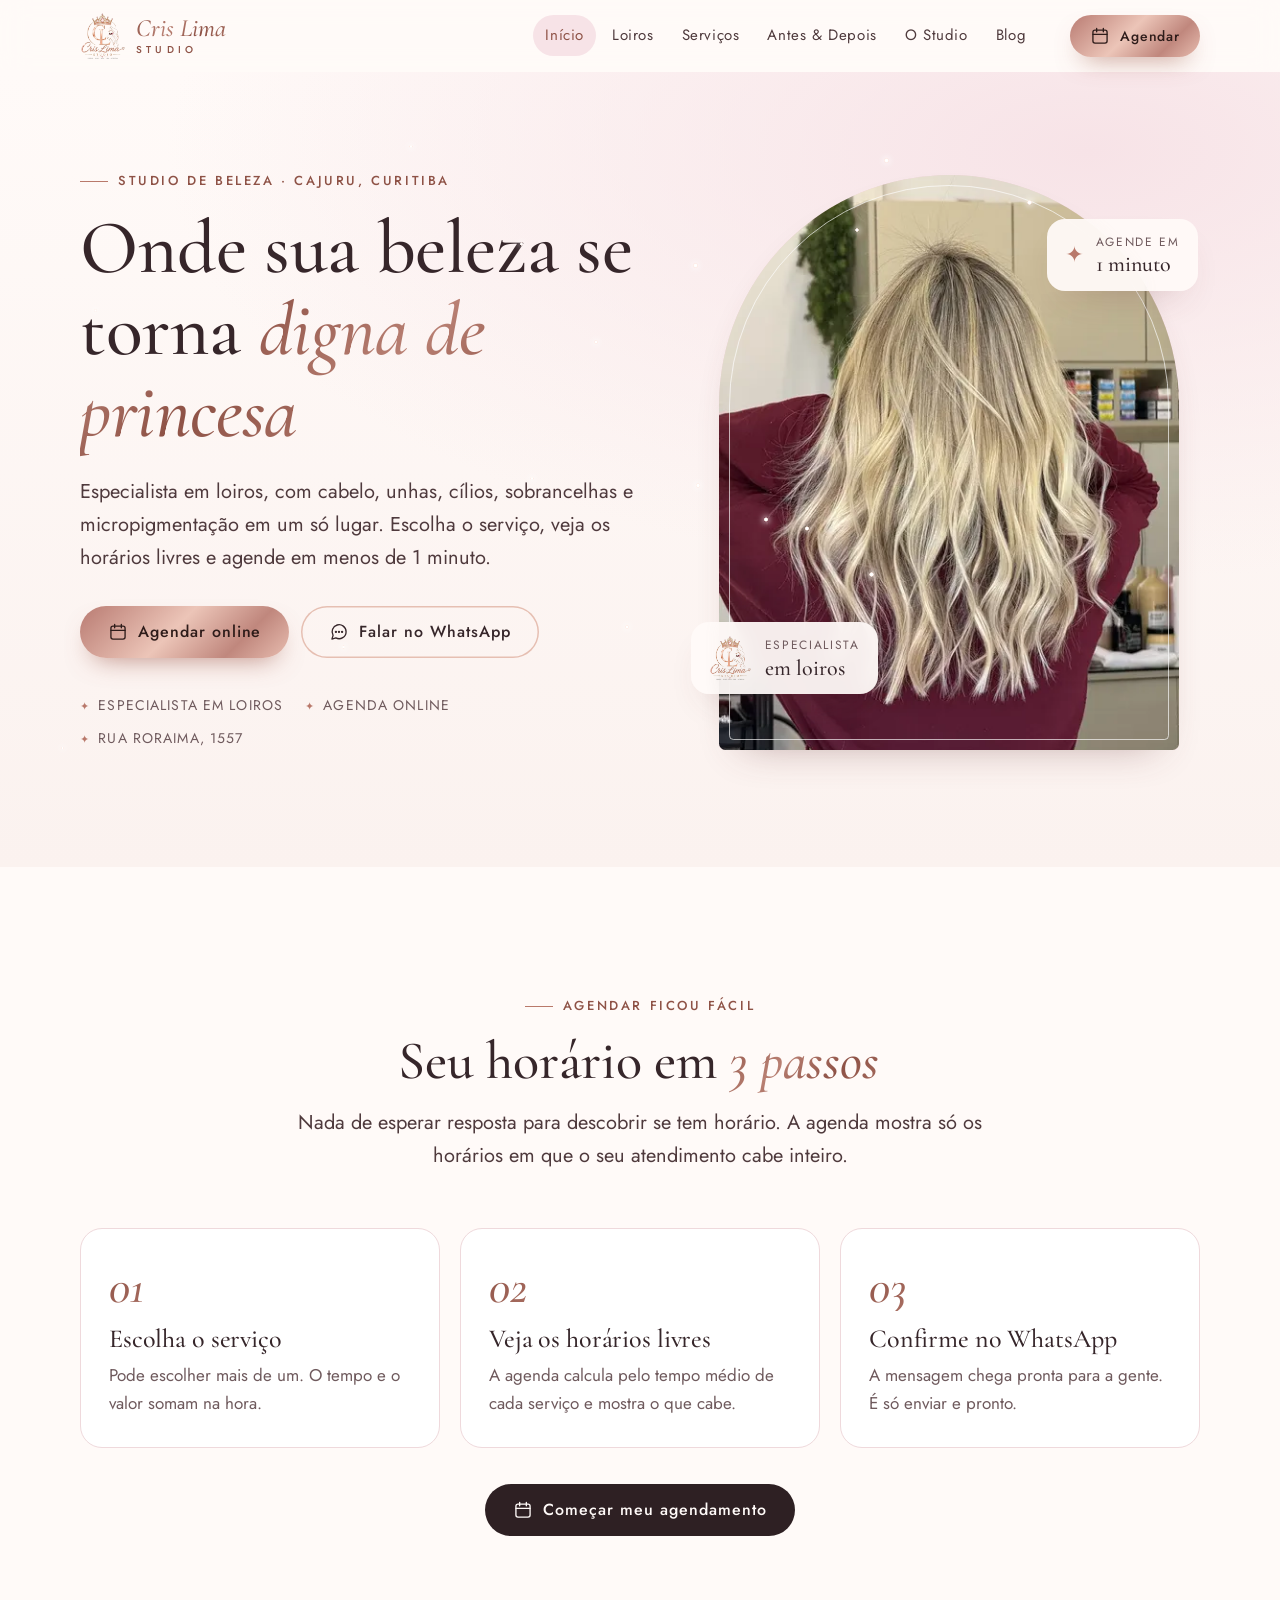
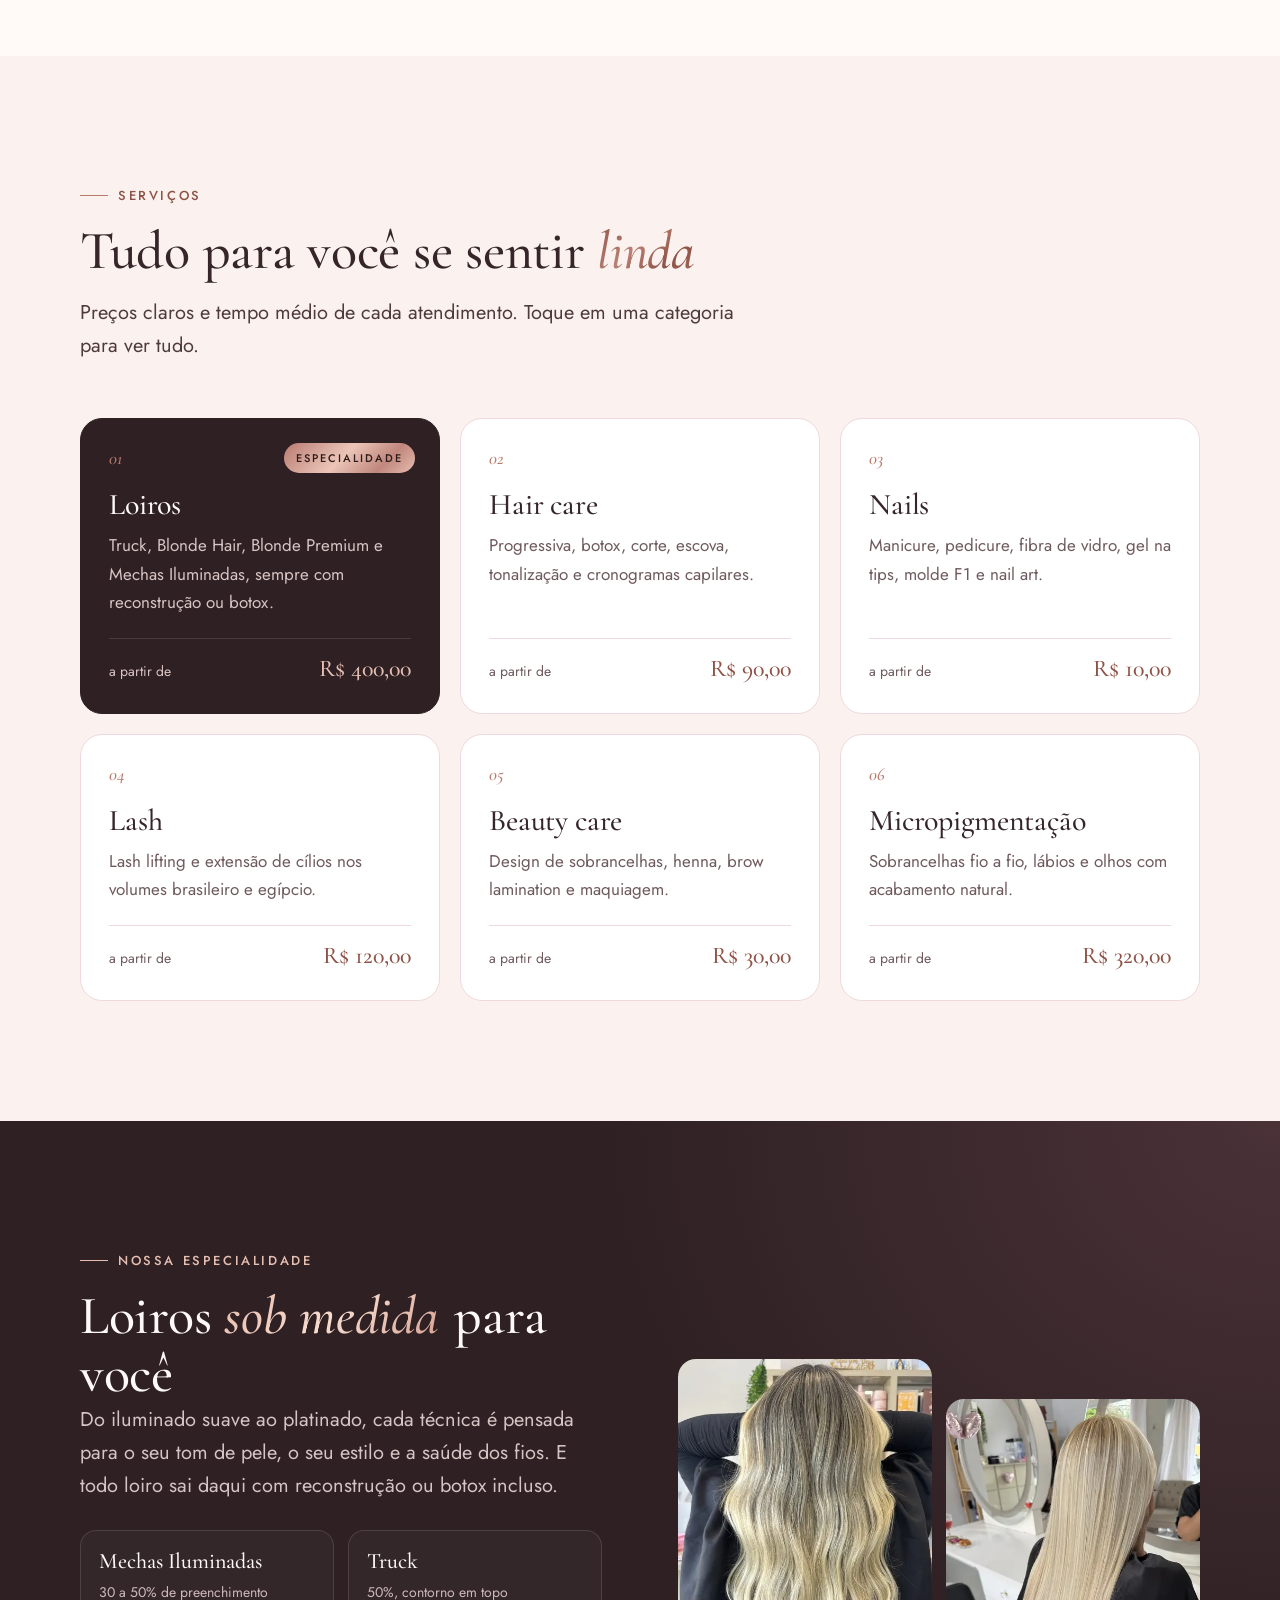
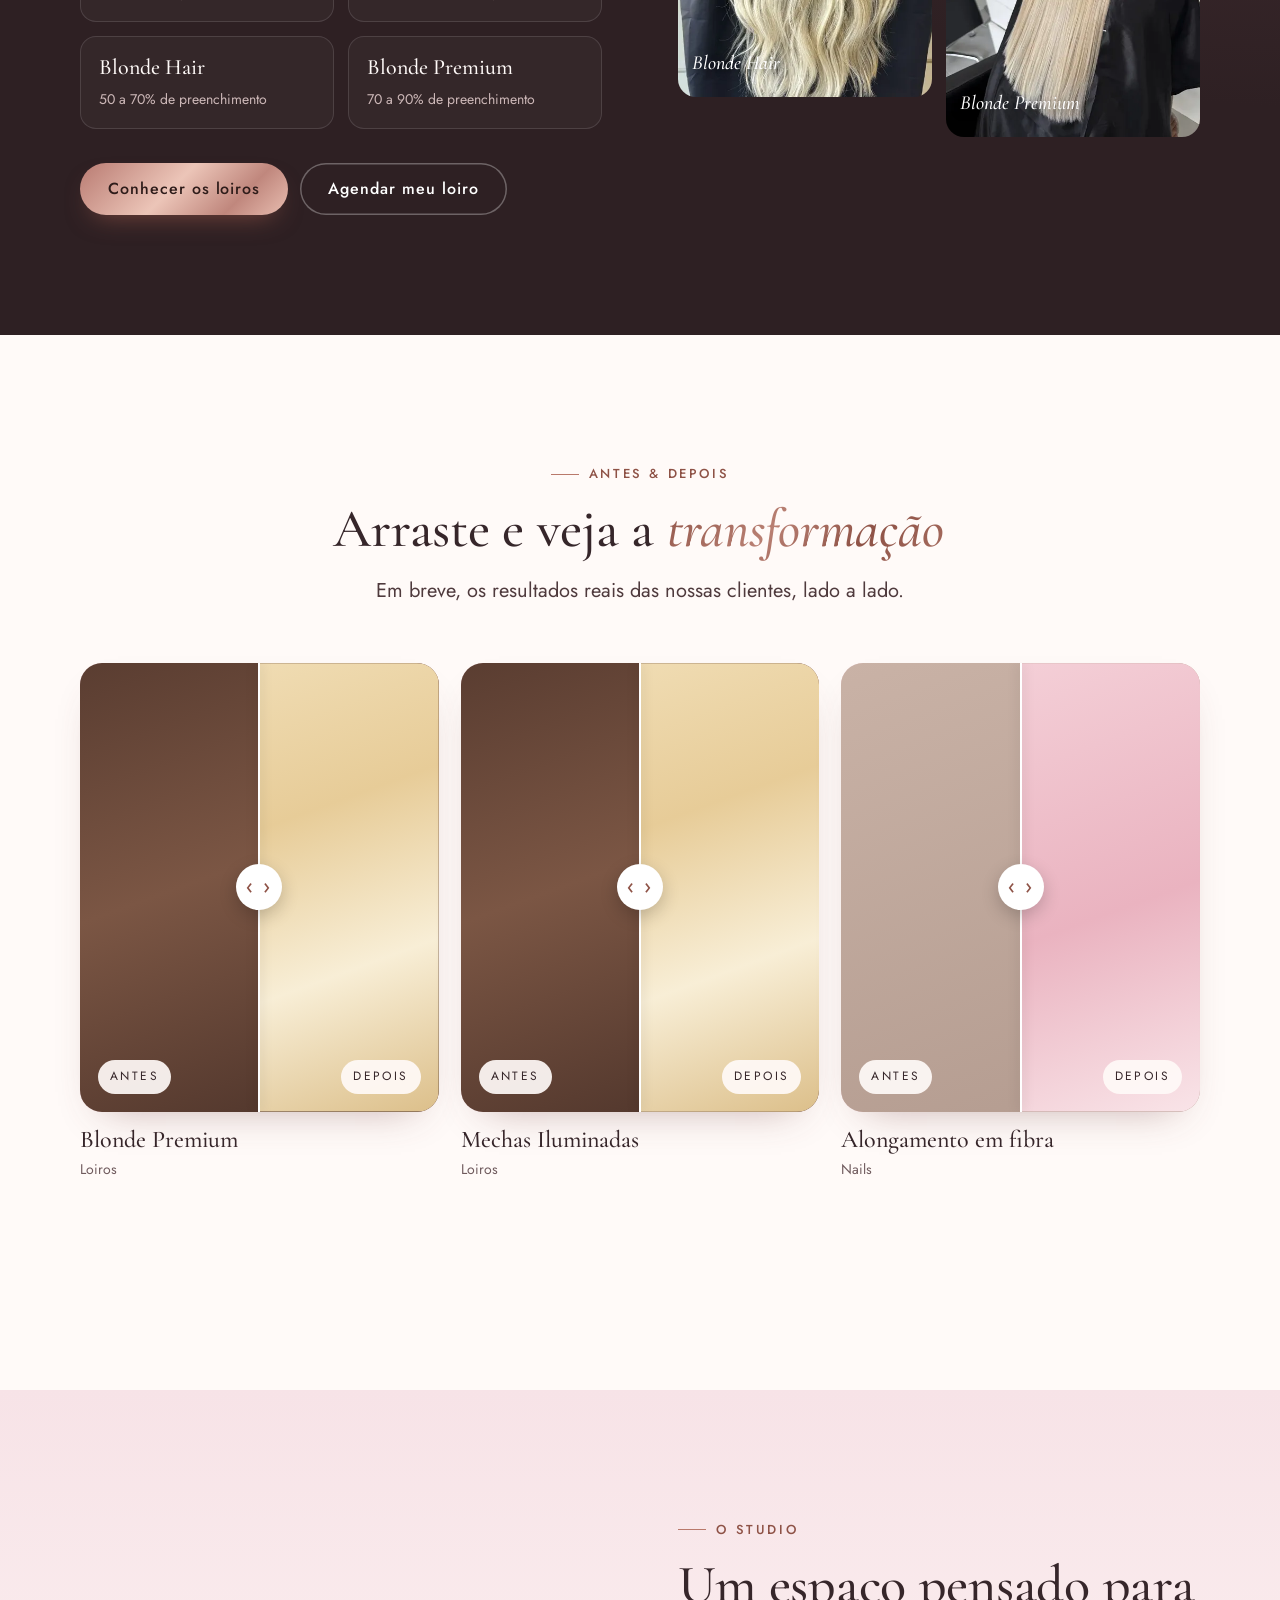
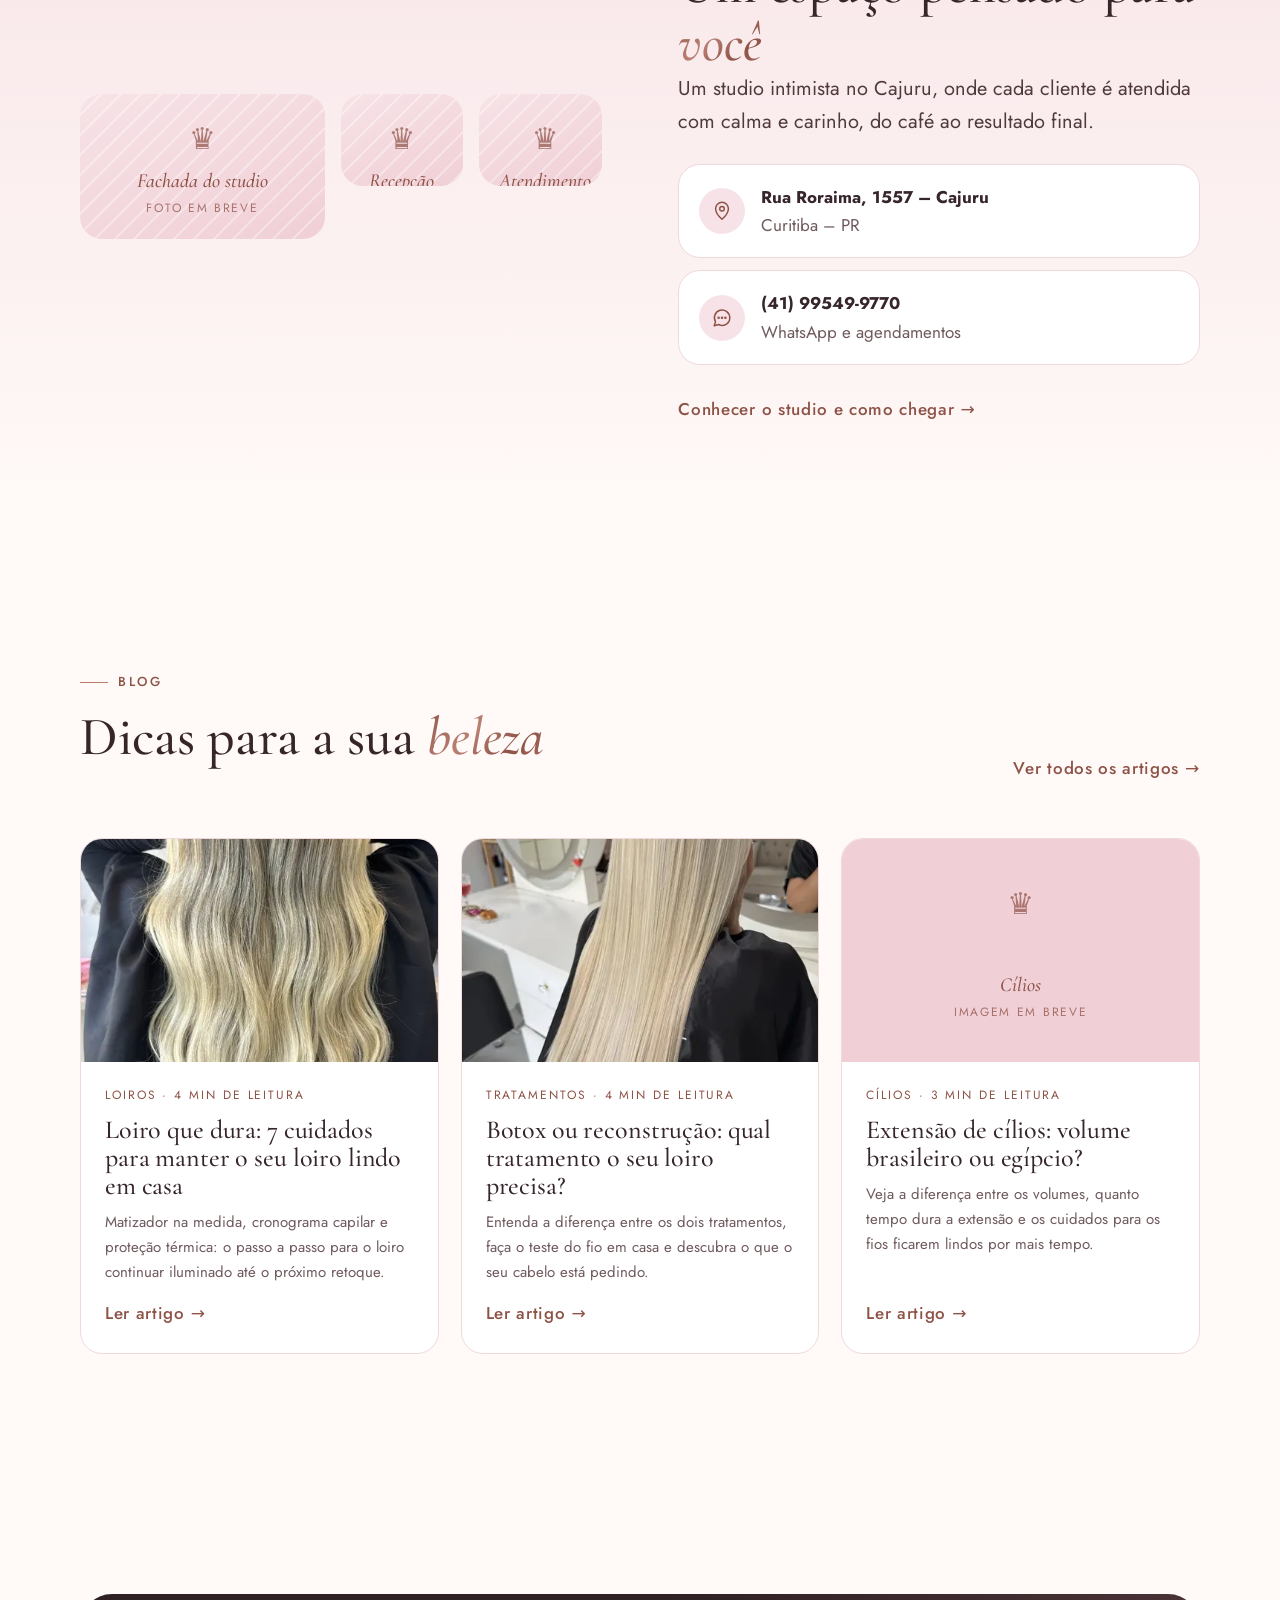
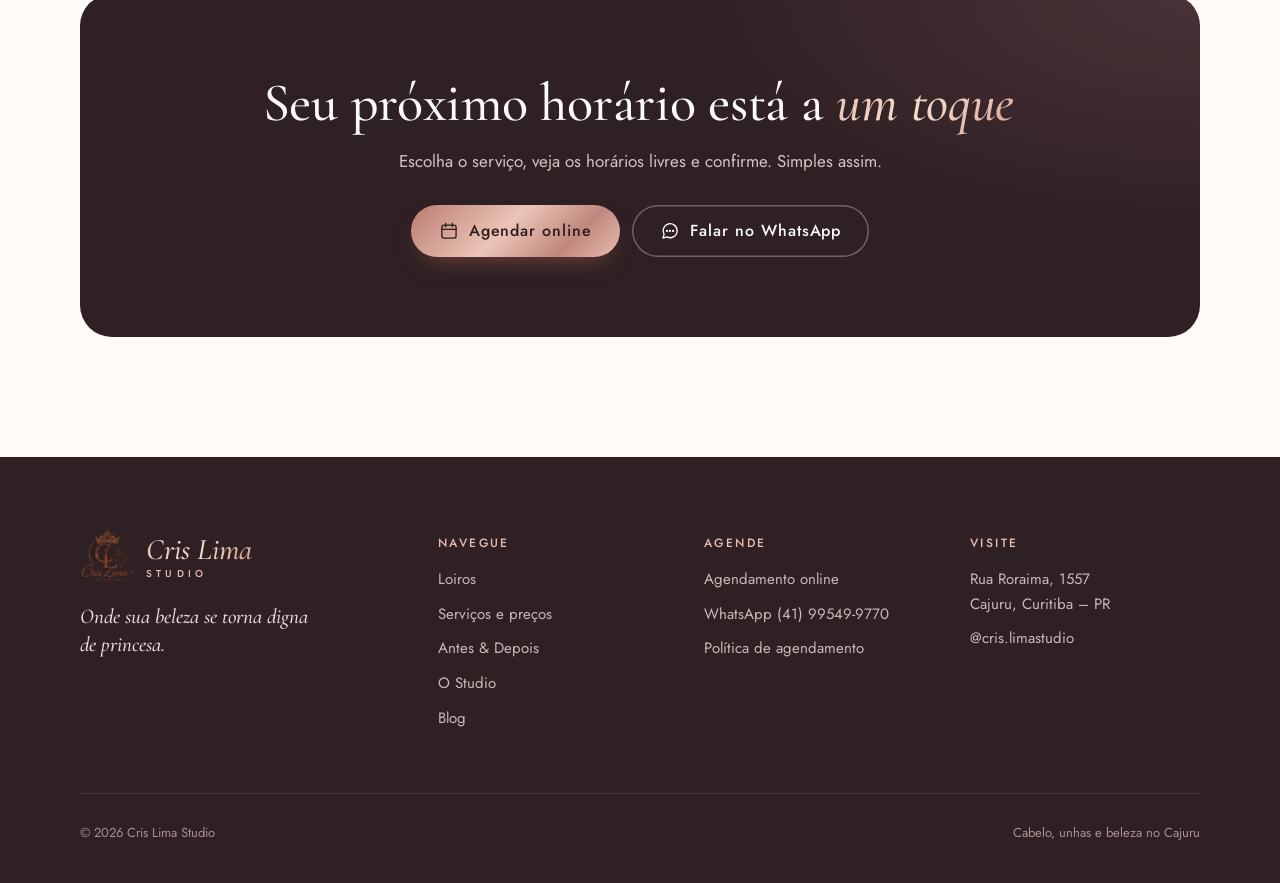
==== index.html @ 31742a85 "Site completo: novas páginas, agenda online e blog - Novo visual premium (marfim, rosé gold, Cormora" ====
<!DOCTYPE html>
<html lang="pt-BR">
<head>
<meta charset="utf-8">
<meta name="viewport" content="width=device-width, initial-scale=1, viewport-fit=cover">
<meta name="color-scheme" content="light">
<meta name="theme-color" content="#fffaf8">
<title>Cris Lima Studio – Especialista em loiros, unhas e beleza no Cajuru, Curitiba</title>
<meta name="description" content="Especialista em loiros no Cajuru, Curitiba. Cabelo, unhas, cílios, sobrancelhas e micropigmentação. Veja preços e agende online em menos de 1 minuto.">
<link rel="canonical" href="https://studiofindable-lgtm.github.io/cris-lima-studio/">
<meta property="og:type" content="website">
<meta property="og:locale" content="pt_BR">
<meta property="og:site_name" content="Cris Lima Studio">
<meta property="og:title" content="Cris Lima Studio – Especialista em loiros, unhas e beleza no Cajuru, Curitiba">
<meta property="og:description" content="Especialista em loiros no Cajuru, Curitiba. Cabelo, unhas, cílios, sobrancelhas e micropigmentação. Veja preços e agende online em menos de 1 minuto.">
<meta property="og:url" content="https://studiofindable-lgtm.github.io/cris-lima-studio/">
<meta property="og:image" content="https://studiofindable-lgtm.github.io/cris-lima-studio/img/logo.webp">
<meta name="twitter:card" content="summary_large_image">
<link rel="icon" href="img/logo.webp" type="image/webp">
<link rel="preconnect" href="https://fonts.googleapis.com">
<link rel="preconnect" href="https://fonts.gstatic.com" crossorigin>
<link rel="stylesheet" href="https://fonts.googleapis.com/css2?family=Cormorant+Garamond:ital,wght@0,400;0,500;0,600;1,400;1,500&family=Jost:wght@400;500&display=swap">
<link rel="stylesheet" href="css/style.css">
<script>document.documentElement.classList.add('js')</script>
<script type="application/ld+json">
{
  "@context": "https://schema.org",
  "@type": "BeautySalon",
  "name": "Cris Lima Studio",
  "url": "https://studiofindable-lgtm.github.io/cris-lima-studio/",
  "image": "https://studiofindable-lgtm.github.io/cris-lima-studio/img/logo.webp",
  "logo": "https://studiofindable-lgtm.github.io/cris-lima-studio/img/logo.webp",
  "telephone": "+55 41 99549-9770",
  "priceRange": "R$ 10 – R$ 700",
  "address": {
    "@type": "PostalAddress",
    "streetAddress": "Rua Roraima, 1557 – Cajuru",
    "addressLocality": "Curitiba",
    "addressRegion": "PR",
    "addressCountry": "BR"
  },
  "sameAs": ["https://instagram.com/cris.limastudio"],
  "makesOffer": [
    {"@type": "Offer", "itemOffered": {"@type": "Service", "name": "Loiros (Blonde Hair, Blonde Premium, Mechas Iluminadas, Truck)"}},
    {"@type": "Offer", "itemOffered": {"@type": "Service", "name": "Unhas em gel, fibra de vidro e molde F1"}},
    {"@type": "Offer", "itemOffered": {"@type": "Service", "name": "Extensão de cílios e lash lifting"}},
    {"@type": "Offer", "itemOffered": {"@type": "Service", "name": "Design de sobrancelhas e micropigmentação"}}
  ]
}
</script>
</head>
<body>
<a class="sr" href="#conteudo">Pular para o conteúdo</a>
<header class="top">
  <div class="wrap">
    <a class="brand" href="index.html" aria-label="Cris Lima Studio, página inicial">
      <img src="img/logo.webp" alt="" width="46" height="46">
      <span><b>Cris Lima</b><small>STUDIO</small></span>
    </a>
    <nav class="menu" id="menu" aria-label="Menu principal">
      <a href="index.html" aria-current="page">Início</a>
      <a href="loiros.html">Loiros</a>
      <a href="servicos.html">Serviços</a>
      <a href="galeria.html">Antes & Depois</a>
      <a href="studio.html">O Studio</a>
      <a href="blog.html">Blog</a>
      <a class="btn btn-gold" href="agendar.html"><svg viewBox="0 0 24 24" fill="none" stroke="currentColor" stroke-width="1.6" stroke-linecap="round" stroke-linejoin="round" aria-hidden="true"><rect x="3.5" y="5" width="17" height="15.5" rx="2.5"/><path d="M3.5 10h17M8 3v4M16 3v4"/></svg> Agendar horário</a>
    </nav>
    <a class="btn btn-gold btn-sm btn-agendar" href="agendar.html"><svg viewBox="0 0 24 24" fill="none" stroke="currentColor" stroke-width="1.6" stroke-linecap="round" stroke-linejoin="round" aria-hidden="true"><rect x="3.5" y="5" width="17" height="15.5" rx="2.5"/><path d="M3.5 10h17M8 3v4M16 3v4"/></svg> Agendar</a>
    <button class="burger" type="button" aria-label="Abrir menu" aria-expanded="false" aria-controls="menu"><i></i></button>
  </div>
</header>
<main id="conteudo">
<section class="hero" data-sparkles="16">
  <div class="wrap">
    <div>
      <span class="eyebrow rise">Studio de beleza · Cajuru, Curitiba</span>
      <h1 class="rise">Onde sua beleza se torna <em>digna de princesa</em></h1>
      <p class="lead rise">Especialista em loiros, com cabelo, unhas, cílios, sobrancelhas e micropigmentação em um só lugar. Escolha o serviço, veja os horários livres e agende em menos de 1 minuto.</p>
      <div class="btns rise">
        <a class="btn btn-gold" href="agendar.html"><svg viewBox="0 0 24 24" fill="none" stroke="currentColor" stroke-width="1.6" stroke-linecap="round" stroke-linejoin="round" aria-hidden="true"><rect x="3.5" y="5" width="17" height="15.5" rx="2.5"/><path d="M3.5 10h17M8 3v4M16 3v4"/></svg> Agendar online</a>
        <a class="btn btn-line" href="https://wa.me/5541995499770?text=Ol%C3%A1!%20Quero%20agendar%20um%20hor%C3%A1rio%20no%20Cris%20Lima%20Studio." target="_blank" rel="noopener"><svg viewBox="0 0 24 24" fill="none" stroke="currentColor" stroke-width="1.6" stroke-linecap="round" stroke-linejoin="round" aria-hidden="true"><path d="M20.5 11.6a8.4 8.4 0 0 1-12.3 7.5L3.5 20.5l1.4-4.5A8.4 8.4 0 1 1 20.5 11.6z"/><circle cx="8.3" cy="11.8" r=".6" fill="currentColor"/><circle cx="12" cy="11.8" r=".6" fill="currentColor"/><circle cx="15.7" cy="11.8" r=".6" fill="currentColor"/></svg> Falar no WhatsApp</a>
      </div>
      <ul class="hero-facts rise">
        <li>Especialista em loiros</li>
        <li>Agenda online</li>
        <li>Rua Roraima, 1557</li>
      </ul>
    </div>
    <div class="hero-art">
      <div class="arch"><img src="img/loiros-truck.webp" alt="Cliente de costas com loiro ondulado de raiz esfumada" width="480" height="640" fetchpriority="high"></div>
      <div class="badge badge-1"><img src="img/logo.webp" alt="" width="44" height="44"><div><small>Especialista</small><b>em loiros</b></div></div>
      <div class="badge badge-2"><span class="star">✦</span><div><small>Agende em</small><b>1 minuto</b></div></div>
    </div>
  </div>
</section>

<section class="sec">
  <div class="wrap">
    <div class="sec-head center" data-reveal>
      <span class="eyebrow">Agendar ficou fácil</span>
      <h2>Seu horário em <em>3 passos</em></h2>
      <p class="lead">Nada de esperar resposta para descobrir se tem horário. A agenda mostra só os horários em que o seu atendimento cabe inteiro.</p>
    </div>
    <ol class="steps">
      <li data-reveal><h3>Escolha o serviço</h3><p>Pode escolher mais de um. O tempo e o valor somam na hora.</p></li>
      <li data-reveal><h3>Veja os horários livres</h3><p>A agenda calcula pelo tempo médio de cada serviço e mostra o que cabe.</p></li>
      <li data-reveal><h3>Confirme no WhatsApp</h3><p>A mensagem chega pronta para a gente. É só enviar e pronto.</p></li>
    </ol>
    <div class="btns center" style="justify-content:center;margin-top:36px" data-reveal>
      <a class="btn btn-dark" href="agendar.html"><svg viewBox="0 0 24 24" fill="none" stroke="currentColor" stroke-width="1.6" stroke-linecap="round" stroke-linejoin="round" aria-hidden="true"><rect x="3.5" y="5" width="17" height="15.5" rx="2.5"/><path d="M3.5 10h17M8 3v4M16 3v4"/></svg> Começar meu agendamento</a>
    </div>
  </div>
</section>

<section class="sec alt">
  <div class="wrap">
    <div class="sec-head" data-reveal>
      <span class="eyebrow">Serviços</span>
      <h2>Tudo para você se sentir <em>linda</em></h2>
      <p class="lead">Preços claros e tempo médio de cada atendimento. Toque em uma categoria para ver tudo.</p>
    </div>
    <div class="cards">
      <a class="card feat" href="loiros.html" data-reveal><span class="tag">Especialidade</span><span class="num">01</span><h3>Loiros</h3><p>Truck, Blonde Hair, Blonde Premium e Mechas Iluminadas, sempre com reconstrução ou botox.</p><span class="from">a partir de <b data-from="loiros">R$ 400,00</b></span></a>
      <a class="card" href="servicos.html#hair" data-reveal><span class="num">02</span><h3>Hair care</h3><p>Progressiva, botox, corte, escova, tonalização e cronogramas capilares.</p><span class="from">a partir de <b data-from="hair">R$ 90,00</b></span></a>
      <a class="card" href="servicos.html#nails" data-reveal><span class="num">03</span><h3>Nails</h3><p>Manicure, pedicure, fibra de vidro, gel na tips, molde F1 e nail art.</p><span class="from">a partir de <b data-from="nails">R$ 10,00</b></span></a>
      <a class="card" href="servicos.html#lash" data-reveal><span class="num">04</span><h3>Lash</h3><p>Lash lifting e extensão de cílios nos volumes brasileiro e egípcio.</p><span class="from">a partir de <b data-from="lash">R$ 120,00</b></span></a>
      <a class="card" href="servicos.html#beauty" data-reveal><span class="num">05</span><h3>Beauty care</h3><p>Design de sobrancelhas, henna, brow lamination e maquiagem.</p><span class="from">a partir de <b data-from="beauty">R$ 30,00</b></span></a>
      <a class="card" href="servicos.html#micro" data-reveal><span class="num">06</span><h3>Micropigmentação</h3><p>Sobrancelhas fio a fio, lábios e olhos com acabamento natural.</p><span class="from">a partir de <b data-from="micro">R$ 320,00</b></span></a>
    </div>
  </div>
</section>

<section class="sec dark">
  <div class="wrap split">
    <div data-reveal>
      <span class="eyebrow">Nossa especialidade</span>
      <h2>Loiros <em>sob medida</em> para você</h2>
      <p class="lead">Do iluminado suave ao platinado, cada técnica é pensada para o seu tom de pele, o seu estilo e a saúde dos fios. E todo loiro sai daqui com reconstrução ou botox incluso.</p>
      <ul class="techs">
        <li><b>Mechas Iluminadas</b><span>30 a 50% de preenchimento</span></li>
        <li><b>Truck</b><span>50%, contorno em topo</span></li>
        <li><b>Blonde Hair</b><span>50 a 70% de preenchimento</span></li>
        <li><b>Blonde Premium</b><span>70 a 90% de preenchimento</span></li>
      </ul>
      <div class="btns">
        <a class="btn btn-gold" href="loiros.html">Conhecer os loiros</a>
        <a class="btn btn-line" style="color:#fff;box-shadow:inset 0 0 0 1.5px rgba(255,255,255,.3)" href="agendar.html?s=blonde-hair-rec">Agendar meu loiro</a>
      </div>
    </div>
    <div class="photo-stack" data-reveal>
      <figure><img src="img/loiros-blonde-hair.webp" alt="Loiro com raiz esfumada, ondulado" width="480" height="640" loading="lazy" decoding="async"><figcaption>Blonde Hair</figcaption></figure>
      <figure><img src="img/loiros-blonde-premium.webp" alt="Loiro platinado liso" width="480" height="640" loading="lazy" decoding="async"><figcaption>Blonde Premium</figcaption></figure>
    </div>
  </div>
</section>

<section class="sec">
  <div class="wrap">
    <div class="sec-head center" data-reveal>
      <span class="eyebrow">Antes &amp; Depois</span>
      <h2>Arraste e veja a <em>transformação</em></h2>
      <p class="lead">Em breve, os resultados reais das nossas clientes, lado a lado.</p>
    </div>
    <div class="ba-grid">
      <figure class="ba-item" data-reveal>
        <div class="ba">
          <div class="ba-layer demo-before"><span class="ba-label">Antes</span></div>
          <div class="ba-layer ba-after demo-after"><span class="ba-label">Depois</span></div>
          <div class="ba-line"></div>
          <input type="range" min="0" max="100" value="50" aria-label="Comparar antes e depois: Blonde Premium">
        </div>
        <figcaption><b>Blonde Premium</b><span>Loiros</span></figcaption>
      </figure>
      <figure class="ba-item" data-reveal>
        <div class="ba">
          <div class="ba-layer demo-before"><span class="ba-label">Antes</span></div>
          <div class="ba-layer ba-after demo-after"><span class="ba-label">Depois</span></div>
          <div class="ba-line"></div>
          <input type="range" min="0" max="100" value="50" aria-label="Comparar antes e depois: Mechas Iluminadas">
        </div>
        <figcaption><b>Mechas Iluminadas</b><span>Loiros</span></figcaption>
      </figure>
      <figure class="ba-item" data-reveal>
        <div class="ba">
          <div class="ba-layer demo-before n"><span class="ba-label">Antes</span></div>
          <div class="ba-layer ba-after demo-after n"><span class="ba-label">Depois</span></div>
          <div class="ba-line"></div>
          <input type="range" min="0" max="100" value="50" aria-label="Comparar antes e depois: Alongamento em fibra">
        </div>
        <figcaption><b>Alongamento em fibra</b><span>Nails</span></figcaption>
      </figure>
    </div>
    <div class="btns" style="justify-content:center;margin-top:36px" data-reveal><a class="btn btn-line" href="galeria.html">Ver galeria completa</a></div>
  </div>
</section>

<section class="sec blush">
  <div class="wrap split">
    <div class="space-grid" data-reveal>
      <div class="ph"><div><span>Fachada do studio</span><small>Foto em breve</small></div></div>
      <div class="ph"><div><span>Recepção</span><small>Foto em breve</small></div></div>
      <div class="ph"><div><span>Atendimento</span><small>Foto em breve</small></div></div>
    </div>
    <div data-reveal>
      <span class="eyebrow">O Studio</span>
      <h2>Um espaço pensado para <em>você</em></h2>
      <p class="lead">Um studio intimista no Cajuru, onde cada cliente é atendida com calma e carinho, do café ao resultado final.</p>
      <div class="info-grid" style="grid-template-columns:1fr;gap:12px;margin:26px 0 30px">
        <div class="info" style="display:flex;gap:16px;align-items:center;padding:18px 20px"><span class="ico" style="margin:0;flex:none"><svg viewBox="0 0 24 24" fill="none" stroke="currentColor" stroke-width="1.6" stroke-linecap="round" stroke-linejoin="round" aria-hidden="true"><path d="M12 21s-7-6.2-7-11.5a7 7 0 0 1 14 0C19 14.8 12 21 12 21z"/><circle cx="12" cy="9.5" r="2.5"/></svg></span><div><b>Rua Roraima, 1557 – Cajuru</b><p>Curitiba – PR</p></div></div>
        <div class="info" style="display:flex;gap:16px;align-items:center;padding:18px 20px"><span class="ico" style="margin:0;flex:none"><svg viewBox="0 0 24 24" fill="none" stroke="currentColor" stroke-width="1.6" stroke-linecap="round" stroke-linejoin="round" aria-hidden="true"><path d="M20.5 11.6a8.4 8.4 0 0 1-12.3 7.5L3.5 20.5l1.4-4.5A8.4 8.4 0 1 1 20.5 11.6z"/><circle cx="8.3" cy="11.8" r=".6" fill="currentColor"/><circle cx="12" cy="11.8" r=".6" fill="currentColor"/><circle cx="15.7" cy="11.8" r=".6" fill="currentColor"/></svg></span><div><b>(41) 99549-9770</b><p>WhatsApp e agendamentos</p></div></div>
      </div>
      <a class="link" href="studio.html">Conhecer o studio e como chegar</a>
    </div>
  </div>
</section>

<section class="sec">
  <div class="wrap">
    <div class="sec-head" data-reveal style="display:flex;flex-wrap:wrap;align-items:flex-end;justify-content:space-between;gap:16px">
      <div><span class="eyebrow">Blog</span><h2>Dicas para a sua <em>beleza</em></h2></div>
      <a class="link" href="blog.html">Ver todos os artigos</a>
    </div>
    <div class="posts">
      <a class="post-card" href="blog/cuidados-com-loiro.html" data-reveal>
        <div class="thumb"><img src="img/loiros-blonde-hair.webp" alt="Cabelo loiro ondulado com raiz esfumada" width="480" height="640" loading="lazy" decoding="async"></div>
        <div class="body"><span class="cat">Loiros · 4 min de leitura</span><h3>Loiro que dura: 7 cuidados para manter o seu loiro lindo em casa</h3><p>Matizador na medida, cronograma capilar e proteção térmica: o passo a passo para o loiro continuar iluminado até o próximo retoque.</p><span class="link">Ler artigo</span></div>
      </a>
      <a class="post-card" href="blog/botox-ou-reconstrucao.html" data-reveal>
        <div class="thumb"><img src="img/loiros-blonde-premium.webp" alt="Cabelo loiro platinado liso" width="480" height="640" loading="lazy" decoding="async"></div>
        <div class="body"><span class="cat">Tratamentos · 4 min de leitura</span><h3>Botox ou reconstrução: qual tratamento o seu loiro precisa?</h3><p>Entenda a diferença entre os dois tratamentos, faça o teste do fio em casa e descubra o que o seu cabelo está pedindo.</p><span class="link">Ler artigo</span></div>
      </a>
      <a class="post-card" href="blog/extensao-de-cilios.html" data-reveal>
        <div class="thumb ph"><div><span>Cílios</span><small>Imagem em breve</small></div></div>
        <div class="body"><span class="cat">Cílios · 3 min de leitura</span><h3>Extensão de cílios: volume brasileiro ou egípcio?</h3><p>Veja a diferença entre os volumes, quanto tempo dura a extensão e os cuidados para os fios ficarem lindos por mais tempo.</p><span class="link">Ler artigo</span></div>
      </a>
    </div>
  </div>
</section>

<section class="sec">
  <div class="wrap">
    <div class="cta" data-reveal>
      <h2>Seu próximo horário está a <em>um toque</em></h2>
      <p>Escolha o serviço, veja os horários livres e confirme. Simples assim.</p>
      <div class="btns" style="justify-content:center">
        <a class="btn btn-gold" href="agendar.html"><svg viewBox="0 0 24 24" fill="none" stroke="currentColor" stroke-width="1.6" stroke-linecap="round" stroke-linejoin="round" aria-hidden="true"><rect x="3.5" y="5" width="17" height="15.5" rx="2.5"/><path d="M3.5 10h17M8 3v4M16 3v4"/></svg> Agendar online</a>
        <a class="btn btn-line" href="https://wa.me/5541995499770?text=Ol%C3%A1!%20Quero%20agendar%20um%20hor%C3%A1rio%20no%20Cris%20Lima%20Studio." target="_blank" rel="noopener"><svg viewBox="0 0 24 24" fill="none" stroke="currentColor" stroke-width="1.6" stroke-linecap="round" stroke-linejoin="round" aria-hidden="true"><path d="M20.5 11.6a8.4 8.4 0 0 1-12.3 7.5L3.5 20.5l1.4-4.5A8.4 8.4 0 1 1 20.5 11.6z"/><circle cx="8.3" cy="11.8" r=".6" fill="currentColor"/><circle cx="12" cy="11.8" r=".6" fill="currentColor"/><circle cx="15.7" cy="11.8" r=".6" fill="currentColor"/></svg> Falar no WhatsApp</a>
      </div>
    </div>
  </div>
</section>
</main>
<footer class="foot">
  <div class="wrap">
    <div>
      <a class="brand" href="index.html"><img src="img/logo.webp" alt="" width="56" height="56" loading="lazy"><span><b>Cris Lima</b><small>STUDIO</small></span></a>
      <p class="tagline">Onde sua beleza se torna digna de princesa.</p>
    </div>
    <div>
      <h4>Navegue</h4>
      <ul>
        <li><a href="loiros.html">Loiros</a></li>
        <li><a href="servicos.html">Serviços e preços</a></li>
        <li><a href="galeria.html">Antes &amp; Depois</a></li>
        <li><a href="studio.html">O Studio</a></li>
        <li><a href="blog.html">Blog</a></li>
      </ul>
    </div>
    <div>
      <h4>Agende</h4>
      <ul>
        <li><a href="agendar.html">Agendamento online</a></li>
        <li><a href="https://wa.me/5541995499770?text=Ol%C3%A1!%20Quero%20agendar%20um%20hor%C3%A1rio%20no%20Cris%20Lima%20Studio." target="_blank" rel="noopener">WhatsApp (41) 99549-9770</a></li>
        <li><a href="agendar.html#politica">Política de agendamento</a></li>
      </ul>
    </div>
    <div>
      <h4>Visite</h4>
      <ul>
        <li><a href="https://www.google.com/maps/search/?api=1&query=Rua%20Roraima%2C%201557%2C%20Cajuru%2C%20Curitiba%20-%20PR" target="_blank" rel="noopener">Rua Roraima, 1557<br>Cajuru, Curitiba – PR</a></li>
        <li><a href="https://instagram.com/cris.limastudio" target="_blank" rel="noopener">@cris.limastudio</a></li>
      </ul>
    </div>
    <div class="legal"><span>© <span data-year>2026</span> Cris Lima Studio</span><span>Cabelo, unhas e beleza no Cajuru</span></div>
  </div>
</footer>
<div class="mbar">
  <a class="btn btn-gold" href="agendar.html"><svg viewBox="0 0 24 24" fill="none" stroke="currentColor" stroke-width="1.6" stroke-linecap="round" stroke-linejoin="round" aria-hidden="true"><rect x="3.5" y="5" width="17" height="15.5" rx="2.5"/><path d="M3.5 10h17M8 3v4M16 3v4"/></svg> Agendar online</a>
  <a class="btn btn-wa" href="https://wa.me/5541995499770?text=Ol%C3%A1!%20Quero%20agendar%20um%20hor%C3%A1rio%20no%20Cris%20Lima%20Studio." target="_blank" rel="noopener" aria-label="Falar no WhatsApp"><svg viewBox="0 0 24 24" fill="none" stroke="currentColor" stroke-width="1.6" stroke-linecap="round" stroke-linejoin="round" aria-hidden="true"><path d="M20.5 11.6a8.4 8.4 0 0 1-12.3 7.5L3.5 20.5l1.4-4.5A8.4 8.4 0 1 1 20.5 11.6z"/><circle cx="8.3" cy="11.8" r=".6" fill="currentColor"/><circle cx="12" cy="11.8" r=".6" fill="currentColor"/><circle cx="15.7" cy="11.8" r=".6" fill="currentColor"/></svg></a>
</div>
<script src="js/dados.js"></script>
<script src="js/site.js"></script>
</body>
</html>
---- css/style.css ----
/* =====================================================================
   Cris Lima Studio – estilos
   ===================================================================== */
:root{
  --ivory:#fffaf8;
  --cream:#fbf2ef;
  --blush:#f7e3e7;
  --blush-2:#f0cfd6;
  --rose:#d99aa8;
  --gold:#b9796b;
  --gold-d:#8e5246;
  --gold-l:#e6bfb2;
  --rg:linear-gradient(135deg,#b97b72 0%,#ecc5b8 45%,#c0877d 75%,#e8bdb0 100%);
  --rg-text:linear-gradient(135deg,#8e5246 0%,#b98073 40%,#8e5246 70%,#a96f62 100%);
  --ink:#36262a;
  --ink-2:#4f3a3d;
  --mute:#6f5a5d;
  --line:#efd9dc;
  --plum:#2e2023;
  --plum-2:#3d2b2f;
  --serif:"Cormorant Garamond",Georgia,"Times New Roman",serif;
  --sans:"Jost",system-ui,-apple-system,"Segoe UI",sans-serif;
  --r:22px;
  --shadow:0 18px 40px -24px rgba(110,60,60,.45);
  --head-h:72px;
}
*{box-sizing:border-box}
html{scroll-behavior:smooth;scroll-padding-top:calc(var(--head-h) + 16px);-webkit-text-size-adjust:100%}
body{margin:0;background:var(--ivory);color:var(--ink);font:400 17px/1.65 var(--sans);overflow-x:hidden}
img{max-width:100%;display:block}
a{color:inherit}
button{font:inherit;color:inherit}
:focus-visible{outline:2px solid var(--gold-d);outline-offset:3px;border-radius:6px}
::selection{background:var(--gold-l);color:var(--ink)}
.sr{position:absolute;width:1px;height:1px;overflow:hidden;clip:rect(0 0 0 0);white-space:nowrap}
.wrap{width:100%;max-width:1160px;margin:0 auto;padding:0 20px}
.narrow{max-width:780px}

/* ---------- Tipografia ---------- */
h1,h2,h3{font-family:var(--serif);font-weight:500;line-height:1.08;margin:0;color:var(--ink);letter-spacing:-.005em}
h1{font-size:clamp(42px,7vw,76px)}
h2{font-size:clamp(34px,5vw,54px)}
h3{font-size:clamp(24px,3vw,30px)}
h1 em,h2 em,h3 em{font-style:italic;background:var(--rg-text);-webkit-background-clip:text;background-clip:text;-webkit-text-fill-color:transparent;color:var(--gold-d);padding-right:.06em}
p{margin:0 0 1em}
.eyebrow{display:inline-flex;align-items:center;gap:10px;font:500 13px/1.2 var(--sans);letter-spacing:.2em;text-transform:uppercase;color:var(--gold-d);margin-bottom:18px}
.eyebrow::before{content:"";width:28px;height:1px;background:var(--gold)}
.lead{font-size:clamp(18px,2vw,20px);color:var(--ink-2);max-width:58ch}
.muted{color:var(--mute)}
.center{text-align:center}
.center .eyebrow{justify-content:center}
.center .lead{margin-left:auto;margin-right:auto}
.sec{padding:clamp(72px,10vw,120px) 0}
.sec-head{margin-bottom:clamp(36px,5vw,56px)}
.sec-head h2{margin-bottom:16px}
.alt{background:var(--cream)}
.blush{background:linear-gradient(180deg,var(--blush) 0%,var(--ivory) 100%)}

/* ---------- Botões ---------- */
.btn{position:relative;overflow:hidden;display:inline-flex;align-items:center;justify-content:center;gap:10px;min-height:52px;padding:14px 28px;border-radius:999px;border:0;cursor:pointer;font:500 16px/1 var(--sans);letter-spacing:.06em;text-decoration:none;transition:transform .2s,box-shadow .2s,background .2s,color .2s;white-space:nowrap}
.btn svg{width:20px;height:20px;flex:none}
.btn-gold{background:var(--rg);color:#2e1c1a;box-shadow:0 12px 26px -12px rgba(160,90,75,.7)}
.btn-gold::after{content:"";position:absolute;inset:0;background:linear-gradient(105deg,transparent 35%,rgba(255,255,255,.7) 50%,transparent 65%);background-size:250% 100%;background-position:150% 0;animation:sweep 5s ease-in-out 2s infinite;pointer-events:none}
.btn-dark{background:var(--plum);color:var(--ivory)}
.btn-dark:hover{background:var(--plum-2)}
.btn-line{background:transparent;color:var(--ink);box-shadow:inset 0 0 0 1.5px var(--gold-l)}
.btn-line:hover{box-shadow:inset 0 0 0 1.5px var(--gold);background:rgba(255,255,255,.5)}
.btn:hover{transform:translateY(-2px)}
.btn-sm{min-height:42px;padding:10px 20px;font-size:14px}
.btns{display:flex;flex-wrap:wrap;gap:12px}
.center .btns{justify-content:center}
.link{display:inline-flex;align-items:center;gap:6px;font-weight:500;color:var(--gold-d);text-decoration:none;letter-spacing:.04em}
.link::after{content:"→";transition:transform .2s}
.link:hover::after{transform:translateX(4px)}

/* ---------- Cabeçalho ---------- */
.top{position:sticky;top:0;z-index:50;height:var(--head-h);background:rgba(255,250,248,.82);-webkit-backdrop-filter:saturate(1.4) blur(14px);backdrop-filter:saturate(1.4) blur(14px);border-bottom:1px solid transparent;transition:border-color .3s,box-shadow .3s}
.top.scrolled{border-color:var(--line);box-shadow:0 8px 30px -24px rgba(80,40,40,.5)}
.top .wrap{height:100%;display:flex;align-items:center;gap:24px}
.brand{display:flex;align-items:center;gap:10px;text-decoration:none;margin-right:auto}
.brand img{width:46px;height:46px;object-fit:contain}
.brand span{display:flex;flex-direction:column;line-height:1}
.brand b{font:italic 500 25px/1 var(--serif);background:var(--rg-text);-webkit-background-clip:text;background-clip:text;-webkit-text-fill-color:transparent;color:var(--gold-d)}
.brand small{font:500 10px/1 var(--sans);letter-spacing:.42em;color:var(--gold-d);margin-top:4px}
.menu{display:flex;align-items:center;gap:4px}
.menu a{text-decoration:none;font-size:15px;letter-spacing:.04em;padding:8px 12px;border-radius:999px;color:var(--ink-2);transition:background .2s,color .2s}
.menu a:hover{background:var(--blush)}
.menu a[aria-current="page"]{color:var(--gold-d);background:var(--blush)}
.top .btn{margin-left:8px}
.burger{display:none;width:46px;height:46px;border-radius:50%;border:0;background:var(--blush);cursor:pointer;place-items:center}
.burger i,.burger i::before,.burger i::after{display:block;width:20px;height:1.5px;background:var(--ink);border-radius:2px;position:relative;transition:transform .25s,background .25s}
.burger i::before,.burger i::after{content:"";position:absolute;left:0}
.burger i::before{top:-6px}
.burger i::after{top:6px}
.menu-open .burger i{background:transparent}
.menu-open .burger i::before{transform:translateY(6px) rotate(45deg)}
.menu-open .burger i::after{transform:translateY(-6px) rotate(-45deg)}

@media (max-width:980px){
  .burger{display:grid}
  .top .btn-agendar{display:none}
  .menu{position:fixed;left:0;right:0;top:var(--head-h);height:calc(100dvh - var(--head-h));flex-direction:column;align-items:stretch;gap:0;padding:16px 20px 120px;background:var(--ivory);overflow-y:auto;opacity:0;visibility:hidden;transform:translateY(-8px);transition:opacity .25s,transform .25s,visibility .25s}
  .menu-open .menu{opacity:1;visibility:visible;transform:none}
  .menu a{font:500 30px/1.2 var(--serif);padding:14px 4px;border-radius:0;border-bottom:1px solid var(--line)}
  .menu a:hover,.menu a[aria-current="page"]{background:none}
  .menu .btn{margin-top:24px;font:500 16px/1 var(--sans);border:0;border-radius:999px;padding:18px}
  .menu-open{overflow:hidden}
}
@media (min-width:981px){.menu .btn{display:none}}

/* ---------- Hero (início) ---------- */
.hero{position:relative;overflow:hidden;background:radial-gradient(120% 90% at 85% 10%,var(--blush) 0%,rgba(247,227,231,0) 60%),linear-gradient(180deg,var(--ivory),var(--cream));padding:clamp(40px,7vw,90px) 0 clamp(64px,8vw,110px)}
.hero .wrap{display:grid;grid-template-columns:1.05fr .95fr;gap:clamp(32px,5vw,72px);align-items:center}
.hero h1{margin-bottom:22px}
.hero .lead{margin-bottom:32px}
.hero-facts{display:flex;flex-wrap:wrap;gap:10px 22px;margin-top:36px;padding:0;list-style:none;font-size:14px;letter-spacing:.08em;text-transform:uppercase;color:var(--mute)}
.hero-facts li{display:flex;align-items:center;gap:8px}
.hero-facts li::before{content:"✦";color:var(--gold);font-size:11px}
.hero-art{position:relative;justify-self:center;width:min(100%,460px)}
.arch{position:relative;border-radius:999px 999px 28px 28px;overflow:hidden;aspect-ratio:4/5;box-shadow:var(--shadow);background:var(--blush-2)}
.arch img{width:100%;height:100%;object-fit:cover}
.arch::after{content:"";position:absolute;inset:10px;border-radius:999px 999px 20px 20px;border:1px solid rgba(255,255,255,.65);pointer-events:none}
.badge{position:absolute;display:flex;align-items:center;gap:12px;padding:14px 18px;background:rgba(255,250,248,.94);border-radius:18px;box-shadow:var(--shadow);-webkit-backdrop-filter:blur(8px);backdrop-filter:blur(8px)}
.badge b{display:block;font:500 22px/1.1 var(--serif)}
.badge small{display:block;font-size:12px;letter-spacing:.14em;text-transform:uppercase;color:var(--mute)}
.badge-1{left:-28px;bottom:56px}
.badge-1 img{width:44px;height:44px;object-fit:contain}
.badge-2{right:-18px;top:44px}
.badge-2 .star{font-size:22px;color:var(--gold)}
.sparkle{position:absolute;pointer-events:none;width:var(--s,4px);height:var(--s,4px);border-radius:50%;background:radial-gradient(circle,#fff 0 35%,rgba(255,236,228,.9) 60%,transparent 72%);box-shadow:0 0 6px 1px rgba(255,255,255,.8);animation:twinkle 2.6s ease-in-out infinite}
@media (max-width:860px){
  .hero .wrap{grid-template-columns:1fr}
  .hero-art{width:min(86%,380px);margin-top:8px}
  .badge-1{left:-14px;bottom:32px}
  .badge-2{right:-10px;top:24px}
}

/* cabeçalho de páginas internas */
.page-hero{background:radial-gradient(100% 120% at 90% 0%,var(--blush) 0%,rgba(247,227,231,0) 55%),var(--cream);padding:clamp(56px,8vw,100px) 0 clamp(48px,6vw,72px);border-bottom:1px solid var(--line)}
.page-hero h1{margin-bottom:18px}
.crumbs{font-size:13px;letter-spacing:.08em;color:var(--mute);margin-bottom:20px}
.crumbs a{text-decoration:none}
.crumbs a:hover{color:var(--gold-d)}

/* ---------- Passos ---------- */
.steps{display:grid;grid-template-columns:repeat(3,1fr);gap:20px;counter-reset:st;list-style:none;padding:0;margin:0}
.steps li{position:relative;padding:34px 28px 30px;background:#fff;border:1px solid var(--line);border-radius:var(--r);counter-increment:st}
.steps li::before{content:"0" counter(st);display:block;font:italic 500 48px/1 var(--serif);background:var(--rg-text);-webkit-background-clip:text;background-clip:text;-webkit-text-fill-color:transparent;margin-bottom:14px}
.steps h3{font-size:26px;margin-bottom:8px}
.steps p{margin:0;color:var(--mute)}
@media (max-width:760px){.steps{grid-template-columns:1fr}}

/* ---------- Cards de serviço ---------- */
.cards{display:grid;grid-template-columns:repeat(auto-fill,minmax(300px,1fr));gap:20px}
.card{position:relative;display:flex;flex-direction:column;padding:30px 28px;background:#fff;border:1px solid var(--line);border-radius:var(--r);text-decoration:none;transition:transform .25s,box-shadow .25s,border-color .25s}
.card:hover{transform:translateY(-4px);box-shadow:var(--shadow);border-color:var(--gold-l)}
.card .num{font:italic 500 18px/1 var(--serif);color:var(--gold);margin-bottom:22px}
.card h3{margin-bottom:10px}
.card p{color:var(--mute);margin-bottom:22px}
.card .from{margin-top:auto;display:flex;align-items:baseline;justify-content:space-between;gap:10px;padding-top:18px;border-top:1px solid var(--line);font-size:14px;color:var(--mute)}
.card .from b{font:500 24px/1 var(--serif);color:var(--gold-d)}
.card.feat{background:var(--plum);border-color:var(--plum);color:var(--ivory)}
.card.feat h3{color:var(--ivory)}
.card.feat p,.card.feat .from{color:#d9c4c4;border-color:rgba(255,255,255,.12)}
.card.feat .from b{color:var(--gold-l)}
.card.feat .tag{position:absolute;top:24px;right:24px;font-size:11px;letter-spacing:.18em;text-transform:uppercase;padding:6px 12px;border-radius:999px;background:var(--rg);color:#2e1c1a;font-weight:500}

/* ---------- Faixa escura (loiros) ---------- */
.dark{background:radial-gradient(90% 120% at 100% 0%,#4a3237 0%,rgba(74,50,55,0) 60%),var(--plum);color:#e9dcdc}
.dark h2,.dark h3{color:var(--ivory)}
.dark .eyebrow{color:var(--gold-l)}
.dark .eyebrow::before{background:var(--gold-l)}
.dark .lead,.dark .muted{color:#d6c3c3}
.dark h2 em,.dark h1 em{background:linear-gradient(135deg,#e7b9aa,#f6dccf 50%,#d59e8f);-webkit-background-clip:text;background-clip:text}
.split{display:grid;grid-template-columns:1fr 1fr;gap:clamp(32px,6vw,80px);align-items:center}
@media (max-width:860px){.split{grid-template-columns:1fr}}
.techs{display:grid;grid-template-columns:1fr 1fr;gap:14px;margin:28px 0 34px;padding:0;list-style:none}
.techs li{padding:18px 18px 16px;border:1px solid rgba(255,255,255,.12);border-radius:16px;background:rgba(255,255,255,.03)}
.techs b{display:block;font:500 22px/1.1 var(--serif);color:var(--ivory);margin-bottom:4px}
.techs span{font-size:14px;color:#cdb8b8}
.photo-stack{display:grid;grid-template-columns:1fr 1fr;gap:14px}
.photo-stack figure{margin:0;border-radius:18px;overflow:hidden;aspect-ratio:3/4;background:#3d2b2f}
.photo-stack figure:nth-child(2){transform:translateY(40px)}
.photo-stack img{width:100%;height:100%;object-fit:cover}
.photo-stack figcaption{position:relative;margin-top:-44px;padding:0 14px 14px;font:italic 500 20px/1 var(--serif);color:#fff;text-shadow:0 2px 10px rgba(0,0,0,.5)}

/* ---------- Antes e depois ---------- */
.ba{position:relative;aspect-ratio:4/5;border-radius:var(--r);overflow:hidden;box-shadow:var(--shadow);user-select:none;-webkit-user-select:none;touch-action:pan-y;background:var(--blush-2)}
.ba-layer{position:absolute;inset:0;display:grid;place-items:end start;padding:18px}
.ba-layer img{position:absolute;inset:0;width:100%;height:100%;object-fit:cover}
.ba-after{clip-path:inset(0 0 0 var(--pos,50%))}
.ba-label{position:relative;font-size:12px;letter-spacing:.2em;text-transform:uppercase;padding:7px 12px;border-radius:999px;background:rgba(255,250,248,.92);color:var(--ink)}
.ba-after{place-items:end end}
.ba-line{position:absolute;top:0;bottom:0;left:var(--pos,50%);width:2px;margin-left:-1px;background:#fff;box-shadow:0 0 12px rgba(0,0,0,.25);pointer-events:none}
.ba-line::after{content:"‹ ›";position:absolute;top:50%;left:50%;transform:translate(-50%,-50%);width:46px;height:46px;border-radius:50%;background:#fff;display:grid;place-items:center;font:500 20px/1 var(--sans);color:var(--gold-d);box-shadow:0 6px 18px rgba(0,0,0,.2);letter-spacing:.1em}
.ba input{position:absolute;inset:0;width:100%;height:100%;opacity:0;cursor:ew-resize;margin:0}
.ba-grid{display:grid;grid-template-columns:repeat(auto-fill,minmax(280px,1fr));gap:22px}
.ba-item figcaption{margin-top:14px}
.ba-item figcaption b{display:block;font:500 24px/1.2 var(--serif)}
.ba-item figcaption span{font-size:14px;color:var(--mute)}
.ba-item{margin:0}
/* exemplos ilustrativos enquanto não chegam as fotos */
.demo-before{background:linear-gradient(160deg,#5a3d31 0%,#7b5644 45%,#4a3128 100%)}
.demo-after{background:linear-gradient(160deg,#f3e2bd 0%,#e7cc98 40%,#f8eed6 70%,#dcbf8a 100%)}
.demo-before.n{background:linear-gradient(160deg,#c9b2a6,#b39b8f)}
.demo-after.n{background:linear-gradient(160deg,#f6d5dc,#eab3c0 60%,#f9e4e8)}

/* ---------- Placeholder de foto ---------- */
.ph{position:relative;display:grid;place-items:center;text-align:center;aspect-ratio:var(--ar,4/3);border-radius:var(--r);background:repeating-linear-gradient(135deg,rgba(255,255,255,.35) 0 2px,transparent 2px 14px),linear-gradient(160deg,var(--blush) 0%,var(--blush-2) 100%);color:var(--gold-d);padding:20px;overflow:hidden}
.ph::before{content:"♛";display:block;font-size:30px;margin-bottom:6px;opacity:.7}
.ph span{display:block;font:italic 500 20px/1.2 var(--serif)}
.ph small{display:block;font-size:12px;letter-spacing:.14em;text-transform:uppercase;opacity:.75;margin-top:6px}
.ph > div{display:flex;flex-direction:column;align-items:center}

/* ---------- Galeria ---------- */
.gallery{display:grid;grid-template-columns:repeat(auto-fill,minmax(220px,1fr));gap:16px}
.gallery figure{margin:0;border-radius:18px;overflow:hidden;position:relative;background:var(--blush-2);aspect-ratio:3/4}
.gallery img{width:100%;height:100%;object-fit:cover;transition:transform .6s}
.gallery figure:hover img{transform:scale(1.04)}
.gallery figcaption{position:absolute;left:0;right:0;bottom:0;padding:40px 16px 14px;background:linear-gradient(transparent,rgba(46,32,35,.7));color:#fff;font:italic 500 20px/1.1 var(--serif)}
.space-grid{display:grid;grid-template-columns:2fr 1fr 1fr;grid-template-rows:auto auto;gap:16px}
.space-grid .ph:first-child{grid-row:span 2;--ar:auto;min-height:100%}
@media (max-width:760px){.space-grid{grid-template-columns:1fr 1fr}.space-grid .ph:first-child{grid-column:span 2;grid-row:auto;--ar:4/3}}

/* ---------- Lista de preços ---------- */
.cat-nav{position:sticky;top:var(--head-h);z-index:10;background:rgba(251,242,239,.92);-webkit-backdrop-filter:blur(10px);backdrop-filter:blur(10px);border-bottom:1px solid var(--line)}
.cat-nav .wrap{display:flex;gap:8px;overflow-x:auto;padding-top:12px;padding-bottom:12px;scrollbar-width:none}
.cat-nav .wrap::-webkit-scrollbar{display:none}
.cat-nav a{flex:none;text-decoration:none;font-size:15px;padding:8px 16px;border-radius:999px;border:1px solid var(--line);background:#fff;color:var(--ink-2);transition:background .2s,border-color .2s}
.cat-nav a:hover,.cat-nav a.on{border-color:var(--gold-l);background:var(--blush)}
.cat{padding:64px 0 8px;scroll-margin-top:calc(var(--head-h) + 70px)}
.cat-head{display:flex;flex-wrap:wrap;align-items:flex-end;justify-content:space-between;gap:12px 24px;margin-bottom:22px}
.cat-head p{margin:8px 0 0;color:var(--mute);max-width:56ch}
.plist{background:#fff;border:1px solid var(--line);border-radius:var(--r);padding:6px 24px}
.prow{display:grid;grid-template-columns:1fr auto;gap:4px 18px;align-items:center;padding:18px 0;border-top:1px solid var(--line)}
.prow:first-child,.pgroup + .prow{border-top:0}
.prow .n{font-weight:500;font-size:17px}
.prow .n small{display:block;font-weight:400;font-size:14px;color:var(--mute);margin-top:2px}
.prow .meta{display:flex;align-items:center;gap:8px;font-size:13px;color:var(--mute);margin-top:4px}
.prow .p{text-align:right;font:500 24px/1 var(--serif);color:var(--gold-d);white-space:nowrap}
.prow .p small{display:block;font:400 11px/1.2 var(--sans);letter-spacing:.12em;text-transform:uppercase;color:var(--mute);margin-bottom:4px}
.prow .go{grid-column:2;justify-self:end;font-size:13px;letter-spacing:.06em;text-decoration:none;color:var(--gold-d);padding:6px 14px;border-radius:999px;border:1px solid var(--gold-l);transition:background .2s}
.prow .go:hover{background:var(--blush)}
.pgroup{margin:18px -24px 0;padding:12px 24px;background:var(--cream);border-top:1px solid var(--line);border-bottom:1px solid var(--line);font-size:13px;letter-spacing:.16em;text-transform:uppercase;color:var(--gold-d);font-weight:500}
.pgroup:first-child{margin-top:-6px;border-top:0;border-radius:var(--r) var(--r) 0 0}
.pgroup small{display:block;text-transform:none;letter-spacing:0;color:var(--mute);font-weight:400;font-size:13px}
.note{font-size:14px;color:var(--mute);margin:14px 4px 0}

/* ---------- Info / studio ---------- */
.info-grid{display:grid;grid-template-columns:repeat(auto-fill,minmax(250px,1fr));gap:18px}
.info{padding:28px;background:#fff;border:1px solid var(--line);border-radius:var(--r)}
.info .ico{width:46px;height:46px;border-radius:50%;display:grid;place-items:center;background:var(--blush);color:var(--gold-d);margin-bottom:16px}
.info .ico svg{width:22px;height:22px}
.info h3{font-size:24px;margin-bottom:8px}
.info p{margin:0;color:var(--mute)}
.info .pending{display:inline-block;margin-top:10px;font-size:12px;letter-spacing:.12em;text-transform:uppercase;color:var(--gold-d);background:var(--blush);padding:4px 10px;border-radius:999px}
.hours{list-style:none;margin:0;padding:0}
.hours li{display:flex;justify-content:space-between;gap:12px;padding:6px 0;border-bottom:1px dashed var(--line);color:var(--ink-2)}
.hours li:last-child{border:0}
.hours li.off{color:var(--mute)}
.hours li.today{font-weight:500;color:var(--gold-d)}
.brands{display:flex;flex-wrap:wrap;gap:12px}
.brands span{padding:12px 22px;border-radius:999px;border:1px solid var(--line);background:#fff;font:500 22px/1 var(--serif);color:var(--ink-2)}
.map{border-radius:var(--r);overflow:hidden;border:1px solid var(--line);background:var(--blush);aspect-ratio:16/10}
.map iframe{width:100%;height:100%;border:0;display:block}

/* ---------- Política ---------- */
.policy{display:grid;grid-template-columns:repeat(auto-fill,minmax(250px,1fr));gap:18px;margin:0}
.policy div{padding:26px;border-radius:var(--r);background:#fff;border:1px solid var(--line)}
.policy dt{font:500 24px/1.15 var(--serif);margin-bottom:8px;color:var(--ink)}
.policy dd{margin:0;color:var(--mute);font-size:16px}

/* ---------- FAQ ---------- */
.faq details{border-bottom:1px solid var(--line);padding:6px 0}
.faq summary{list-style:none;cursor:pointer;display:flex;justify-content:space-between;align-items:center;gap:16px;padding:16px 0;font:500 24px/1.2 var(--serif)}
.faq summary::-webkit-details-marker{display:none}
.faq summary::after{content:"+";font:300 28px/1 var(--sans);color:var(--gold-d);transition:transform .25s}
.faq details[open] summary::after{transform:rotate(45deg)}
.faq details p{color:var(--mute);margin:0 0 18px;max-width:70ch}
.dark .faq details{border-color:rgba(255,255,255,.12)}
.dark .faq details p{color:#d6c3c3}

/* ---------- Blog ---------- */
.posts{display:grid;grid-template-columns:repeat(auto-fill,minmax(300px,1fr));gap:22px}
.post-card{display:flex;flex-direction:column;background:#fff;border:1px solid var(--line);border-radius:var(--r);overflow:hidden;text-decoration:none;transition:transform .25s,box-shadow .25s}
.post-card:hover{transform:translateY(-4px);box-shadow:var(--shadow)}
.post-card .thumb{aspect-ratio:16/10;background:var(--blush-2);overflow:hidden}
.post-card .thumb img{width:100%;height:100%;object-fit:cover}
.post-card .thumb.ph{border-radius:0;--ar:16/10}
.post-card .body{padding:24px 24px 26px;display:flex;flex-direction:column;flex:1}
.post-card .cat{padding:0;font-size:12px;letter-spacing:.16em;text-transform:uppercase;color:var(--gold-d);margin-bottom:10px}
.post-card h3{font-size:26px;margin-bottom:10px}
.post-card p{color:var(--mute);font-size:15px;flex:1}
.post{padding:clamp(48px,7vw,80px) 0}
.post .wrap{max-width:740px}
.post h2{font-size:clamp(28px,4vw,38px);margin:44px 0 14px}
.post h3{font-size:24px;margin:28px 0 10px}
.post p,.post li{font-size:18px;color:var(--ink-2)}
.post ul,.post ol{padding-left:22px;margin:0 0 1.2em}
.post li{margin-bottom:8px}
.post .cover{border-radius:var(--r);overflow:hidden;margin:0 0 36px;aspect-ratio:16/9;background:var(--blush-2)}
.post .cover img{width:100%;height:100%;object-fit:cover}
.post-meta{font-size:14px;color:var(--mute);letter-spacing:.06em}
.callout{margin:40px 0;padding:30px;border-radius:var(--r);background:var(--blush);text-align:center}
.callout h3{margin:0 0 10px}
.callout p{color:var(--ink-2)}

/* ---------- CTA final ---------- */
.cta{position:relative;overflow:hidden;border-radius:32px;padding:clamp(44px,7vw,80px) clamp(24px,5vw,72px);background:radial-gradient(80% 120% at 100% 0%,#4a3237 0%,rgba(74,50,55,0) 60%),var(--plum);color:#e9dcdc;text-align:center}
.cta h2{color:var(--ivory);margin-bottom:14px}
.cta h2 em{background:linear-gradient(135deg,#e7b9aa,#f6dccf 50%,#d59e8f);-webkit-background-clip:text;background-clip:text}
.cta p{color:#d6c3c3;max-width:52ch;margin:0 auto 30px}
.cta .btn-line{color:var(--ivory);box-shadow:inset 0 0 0 1.5px rgba(255,255,255,.3)}

/* ---------- Rodapé ---------- */
.foot{background:var(--plum);color:#cdb8b8;padding:72px 0 calc(40px + env(safe-area-inset-bottom,0px));margin-top:0;font-size:15px}
.foot .wrap{display:grid;grid-template-columns:1.4fr 1fr 1fr 1fr;gap:36px}
.foot .brand b{font-size:30px;background:linear-gradient(135deg,#e7b9aa,#f6dccf 50%,#d59e8f);-webkit-background-clip:text;background-clip:text}
.foot .brand small{color:var(--gold-l)}
.foot .brand img{width:56px;height:56px}
.foot h4{font:500 12px/1 var(--sans);letter-spacing:.2em;text-transform:uppercase;color:var(--gold-l);margin:8px 0 18px}
.foot ul{list-style:none;margin:0;padding:0}
.foot li{margin-bottom:10px}
.foot a{text-decoration:none;transition:color .2s}
.foot a:hover{color:#fff}
.foot .tagline{font:italic 500 21px/1.35 var(--serif);color:#e9dcdc;margin:18px 0 0;max-width:26ch}
.foot .legal{grid-column:1/-1;display:flex;flex-wrap:wrap;justify-content:space-between;gap:10px;padding-top:28px;margin-top:16px;border-top:1px solid rgba(255,255,255,.1);font-size:13px;color:#a8918f}
@media (max-width:860px){.foot .wrap{grid-template-columns:1fr 1fr}.foot .wrap > :first-child{grid-column:1/-1}}

/* ---------- Barra fixa no celular ---------- */
.mbar{position:fixed;left:12px;right:12px;bottom:calc(12px + env(safe-area-inset-bottom,0px));z-index:40;display:none;gap:8px;padding:8px;border-radius:999px;background:rgba(46,32,35,.94);-webkit-backdrop-filter:blur(10px);backdrop-filter:blur(10px);box-shadow:0 14px 34px -12px rgba(46,32,35,.6);transition:transform .35s,opacity .35s}
.mbar .btn{flex:1;min-height:48px;padding:12px 14px;font-size:15px}
.mbar .btn-wa{flex:0 0 48px;padding:0;background:#fff;color:var(--plum)}
.mbar.hide{transform:translateY(140%);opacity:0}
@media (max-width:860px){.mbar{display:flex}.foot{padding-bottom:calc(110px + env(safe-area-inset-bottom,0px))}}

/* ---------- Agendamento online ---------- */
.bk{background:#fff;border:1px solid var(--line);border-radius:28px;box-shadow:var(--shadow);overflow:hidden}
.bk-steps{display:flex;list-style:none;margin:0;padding:0;border-bottom:1px solid var(--line);background:var(--cream)}
.bk-steps li{flex:1;display:flex;align-items:center;justify-content:center;gap:8px;padding:16px 6px;font-size:13px;letter-spacing:.08em;text-transform:uppercase;color:var(--mute);border-bottom:2px solid transparent}
.bk-steps li b{display:grid;place-items:center;width:26px;height:26px;border-radius:50%;background:#fff;border:1px solid var(--line);font:500 13px/1 var(--sans);letter-spacing:0}
.bk-steps li.on{color:var(--gold-d);border-bottom-color:var(--gold)}
.bk-steps li.on b{background:var(--rg);border-color:transparent;color:#2e1c1a}
.bk-steps li.done b{background:var(--plum);color:#fff;border-color:var(--plum)}
@media (max-width:560px){.bk-steps li span{display:none}}
.bk-panel{padding:clamp(22px,4vw,40px)}
.bk-panel[hidden]{display:none}
.bk-panel h3{margin-bottom:6px}
.bk-panel > p{color:var(--mute);margin-bottom:22px}
.bk-tabs{display:flex;gap:8px;overflow-x:auto;margin:0 -4px 18px;padding:2px 4px 6px;scrollbar-width:none}
.bk-tabs::-webkit-scrollbar{display:none}
.bk-tabs button{flex:none;border:1px solid var(--line);background:#fff;border-radius:999px;padding:9px 16px;cursor:pointer;font-size:14px;transition:background .2s,border-color .2s}
.bk-tabs button[aria-selected="true"]{background:var(--plum);color:#fff;border-color:var(--plum)}
.bk-tabs button .ct{display:inline-grid;place-items:center;min-width:20px;height:20px;margin-left:6px;border-radius:999px;background:var(--rg);color:#2e1c1a;font-size:12px;padding:0 6px}
.bk-list{display:grid;gap:10px}
.bk-opt{display:grid;grid-template-columns:auto 1fr auto;align-items:center;gap:14px;padding:16px 18px;border:1px solid var(--line);border-radius:16px;cursor:pointer;transition:border-color .2s,background .2s}
.bk-opt:hover{border-color:var(--gold-l)}
.bk-opt input{position:absolute;opacity:0;pointer-events:none}
.bk-opt .box{width:24px;height:24px;border-radius:7px;border:1.5px solid var(--gold-l);display:grid;place-items:center;transition:background .2s,border-color .2s}
.bk-opt .box::after{content:"";width:10px;height:6px;border:2px solid #fff;border-top:0;border-right:0;transform:rotate(-45deg) translate(1px,-1px);opacity:0}
.bk-opt input:checked ~ .box{background:var(--gold-d);border-color:var(--gold-d)}
.bk-opt input:checked ~ .box::after{opacity:1}
.bk-opt:has(input:checked){border-color:var(--gold);background:var(--blush)}
.bk-opt input:focus-visible ~ .box{outline:2px solid var(--gold-d);outline-offset:2px}
.bk-opt .t b{display:block;font-weight:500}
.bk-opt .t small{display:block;color:var(--mute);font-size:14px}
.bk-opt .pr{text-align:right;font:500 21px/1 var(--serif);color:var(--gold-d);white-space:nowrap}
.bk-opt .pr small{display:block;font:400 13px/1.3 var(--sans);color:var(--mute);margin-top:4px}
.bk-grp{font-size:12px;letter-spacing:.16em;text-transform:uppercase;color:var(--gold-d);margin:14px 4px 2px}
.bk-sum{position:sticky;bottom:0;display:flex;flex-wrap:wrap;align-items:center;justify-content:space-between;gap:12px 20px;padding:16px clamp(22px,4vw,40px);background:rgba(255,250,248,.96);-webkit-backdrop-filter:blur(8px);backdrop-filter:blur(8px);border-top:1px solid var(--line)}
.bk-sum[hidden]{display:none}
.bk-sum .s{font-size:15px;color:var(--mute)}
.bk-sum .s b{color:var(--ink);font-weight:500}
.bk-sum .s strong{font:500 24px/1 var(--serif);color:var(--gold-d);margin-left:4px}
.bk-sum .btns{margin-left:auto}
.bk-sum .btn[disabled]{opacity:.45;cursor:not-allowed;transform:none}
.bk-days{display:flex;gap:10px;overflow-x:auto;padding:4px 2px 12px;scroll-snap-type:x proximity;scrollbar-width:thin}
.bk-day{flex:none;scroll-snap-align:start;width:76px;padding:14px 6px;border-radius:16px;border:1px solid var(--line);background:#fff;cursor:pointer;text-align:center;line-height:1.15;transition:background .2s,border-color .2s}
.bk-day small{display:block;font-size:12px;letter-spacing:.1em;text-transform:uppercase;color:var(--mute)}
.bk-day b{display:block;font:500 30px/1.1 var(--serif);margin:4px 0 2px}
.bk-day:hover:not([disabled]){border-color:var(--gold-l)}
.bk-day[aria-pressed="true"]{background:var(--plum);border-color:var(--plum);color:#fff}
.bk-day[aria-pressed="true"] small{color:#e3cfcf}
.bk-day[disabled]{opacity:.4;cursor:not-allowed;background:var(--cream)}
.bk-month{font:italic 500 22px/1 var(--serif);color:var(--gold-d);margin:4px 0 12px}
.bk-period{margin-top:22px}
.bk-period h4{font:500 12px/1 var(--sans);letter-spacing:.18em;text-transform:uppercase;color:var(--mute);margin:0 0 12px}
.bk-slots{display:grid;grid-template-columns:repeat(auto-fill,minmax(92px,1fr));gap:10px}
.bk-slot{padding:12px 6px;border-radius:12px;border:1px solid var(--line);background:#fff;cursor:pointer;font-size:16px;font-weight:500;transition:background .2s,border-color .2s}
.bk-slot:hover{border-color:var(--gold-l);background:var(--blush)}
.bk-slot[aria-pressed="true"]{background:var(--plum);color:#fff;border-color:var(--plum)}
.bk-empty{padding:24px;border-radius:16px;background:var(--cream);color:var(--mute);text-align:center}
.bk-form{display:grid;gap:16px;max-width:560px}
.bk-form label{display:grid;gap:6px;font-size:14px;letter-spacing:.04em;color:var(--ink-2)}
.bk-form input[type=text],.bk-form input[type=tel],.bk-form textarea{width:100%;padding:14px 16px;border-radius:14px;border:1px solid var(--line);background:var(--ivory);font:400 17px/1.4 var(--sans);color:var(--ink)}
.bk-form input:focus,.bk-form textarea:focus{outline:2px solid var(--gold-l);border-color:var(--gold)}
.bk-form .check{display:flex;gap:12px;align-items:flex-start;font-size:15px;color:var(--mute)}
.bk-form .check input{width:20px;height:20px;margin-top:3px;accent-color:var(--gold-d)}
.bk-review{display:grid;gap:4px;padding:20px 22px;border-radius:18px;background:var(--cream);margin-bottom:22px}
.bk-review div{display:flex;justify-content:space-between;gap:16px;padding:6px 0;border-bottom:1px dashed var(--line)}
.bk-review div:last-child{border:0}
.bk-review span{color:var(--mute)}
.bk-review b{font-weight:500;text-align:right}
.bk-done{text-align:center;padding:clamp(32px,6vw,56px) 20px}
.bk-done .ok{width:72px;height:72px;margin:0 auto 18px;border-radius:50%;background:var(--rg);display:grid;place-items:center;font-size:32px;color:#2e1c1a}
.bk-back{background:none;border:0;cursor:pointer;color:var(--gold-d);font-size:15px;letter-spacing:.04em;padding:8px 0}
.bk-warn{margin-top:14px;font-size:14px;color:var(--mute)}
.ways{display:grid;grid-template-columns:1.3fr 1fr;gap:20px;margin-bottom:40px}
.way{padding:28px;border-radius:var(--r);border:1px solid var(--line);background:#fff;display:flex;flex-direction:column;gap:10px}
.way.main{background:var(--blush);border-color:var(--blush-2)}
.way h3{font-size:28px}
.way p{margin:0 0 8px;color:var(--mute)}
.way .btn{align-self:flex-start;margin-top:auto}
@media (max-width:760px){.ways{grid-template-columns:1fr}}

/* ---------- Animações ---------- */
.js [data-reveal]{opacity:0;transform:translateY(24px);transition:opacity .8s ease,transform .8s cubic-bezier(.2,.7,.2,1)}
.js [data-reveal].in{opacity:1;transform:none}
.hero .rise{animation:rise 1s cubic-bezier(.2,.7,.2,1) both}
.hero .rise:nth-child(2){animation-delay:.08s}
.hero .rise:nth-child(3){animation-delay:.16s}
.hero .rise:nth-child(4){animation-delay:.24s}
.hero .rise:nth-child(5){animation-delay:.32s}
.hero-art{animation:rise 1.2s .2s cubic-bezier(.2,.7,.2,1) both}
@keyframes rise{from{opacity:0;transform:translateY(22px)}to{opacity:1;transform:none}}
@keyframes sweep{0%,60%{background-position:150% 0}100%{background-position:-50% 0}}
@keyframes twinkle{0%,100%{opacity:0;transform:scale(.3)}50%{opacity:1;transform:scale(1)}}
@media (prefers-reduced-motion:reduce){
  html{scroll-behavior:auto}
  *,*::before,*::after{animation:none!important;transition:none!important}
  .js [data-reveal]{opacity:1;transform:none}
}
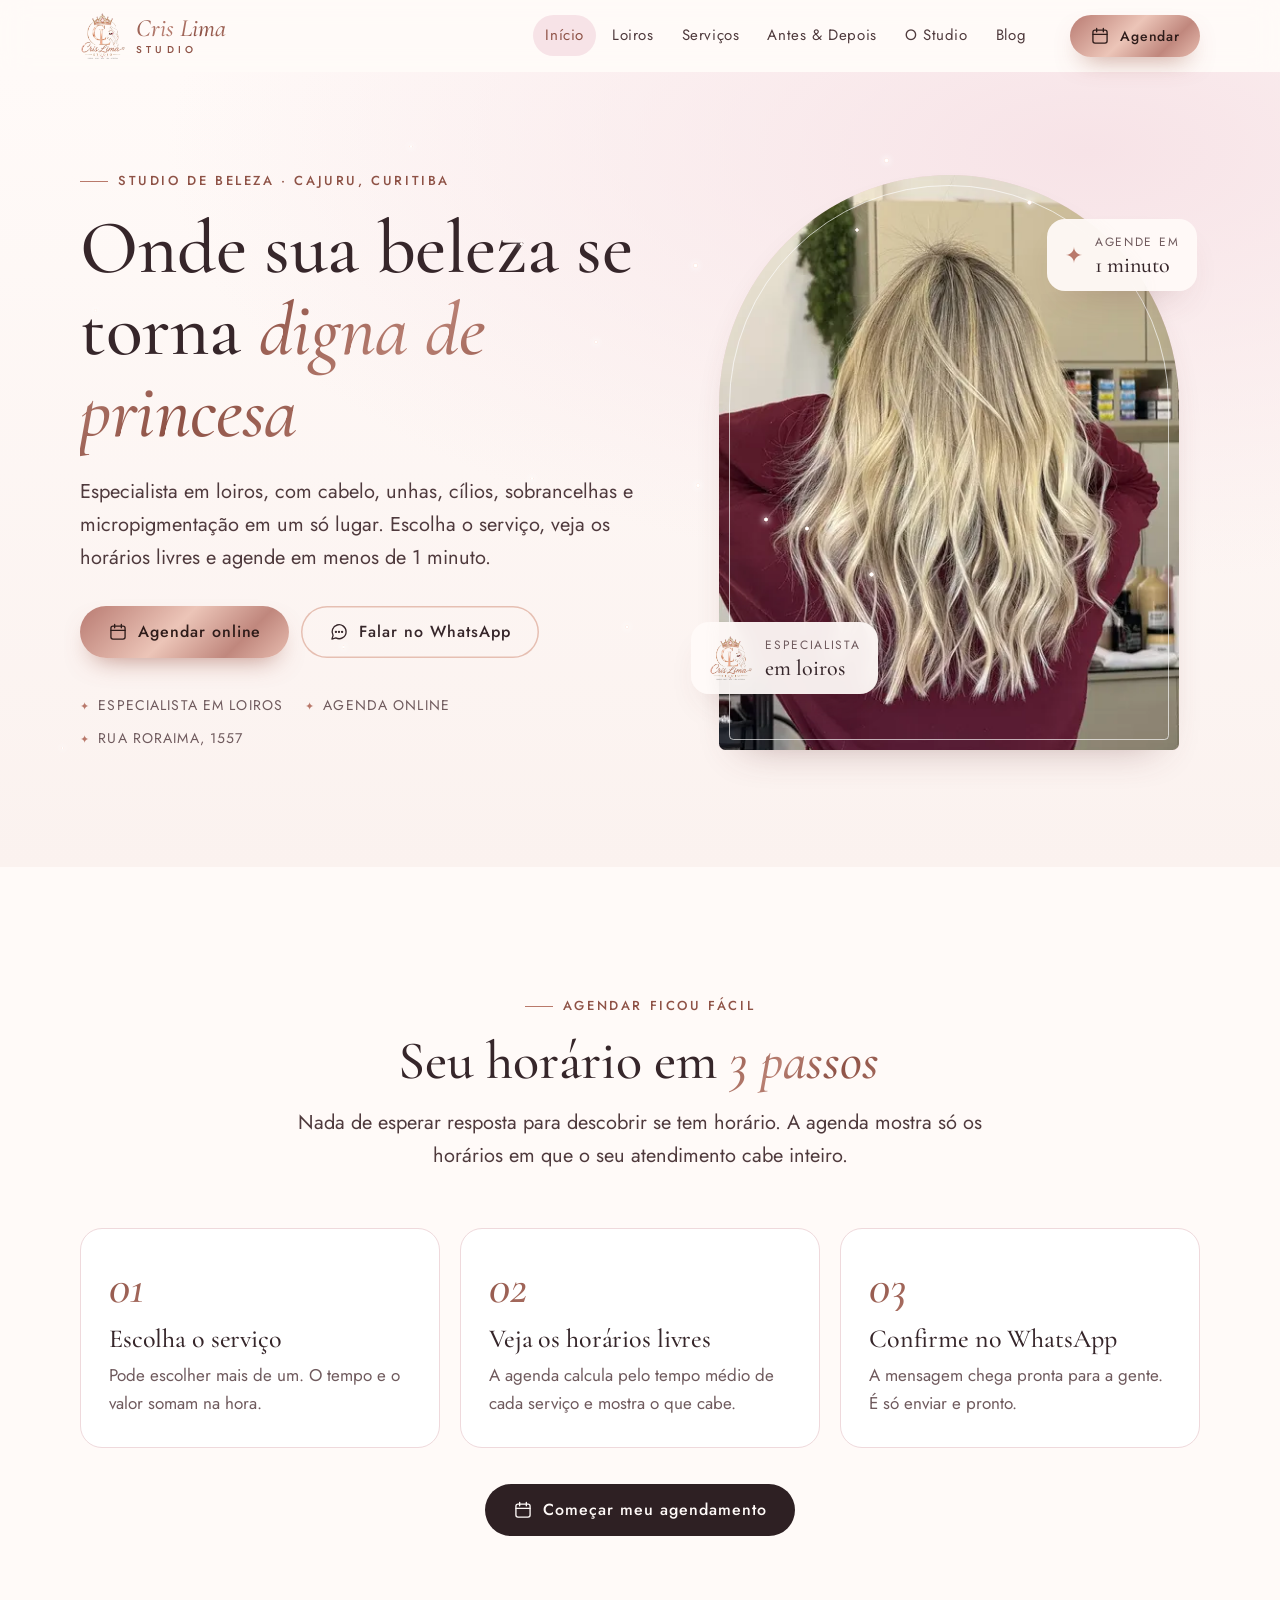
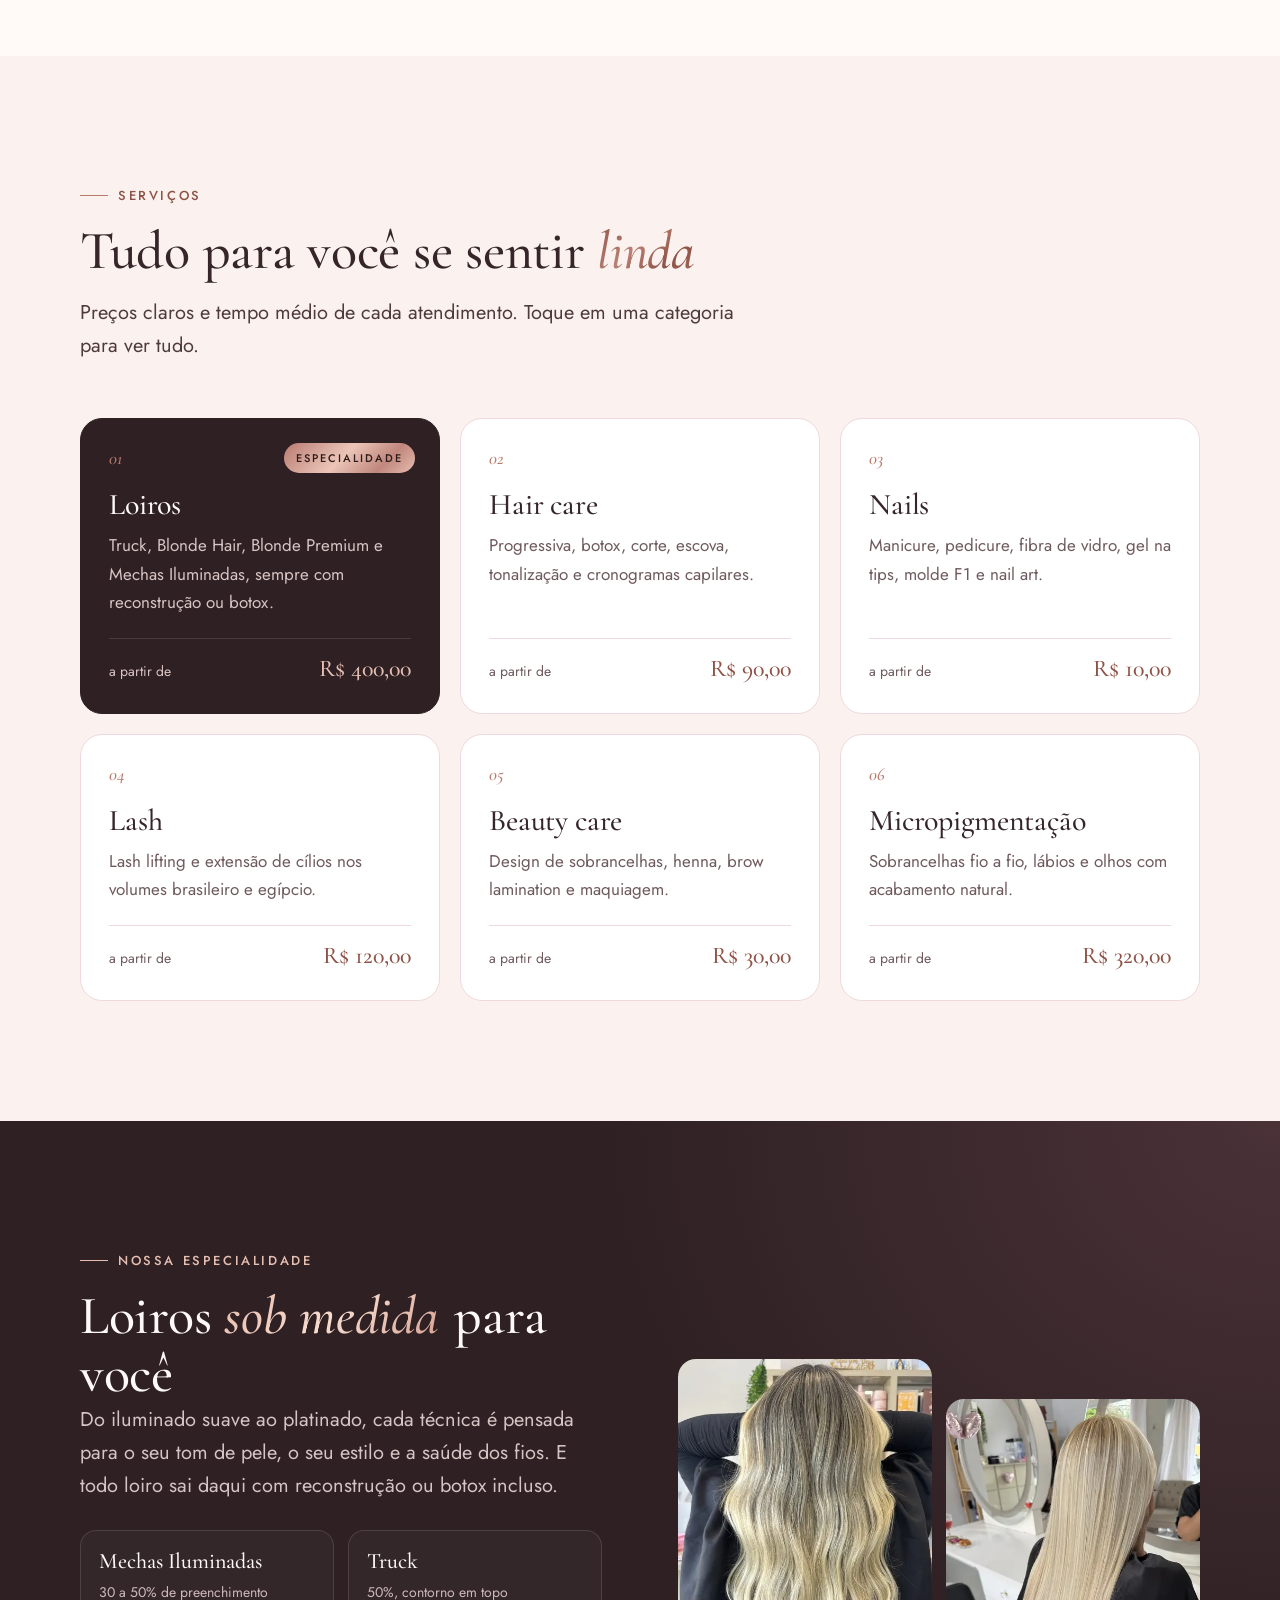
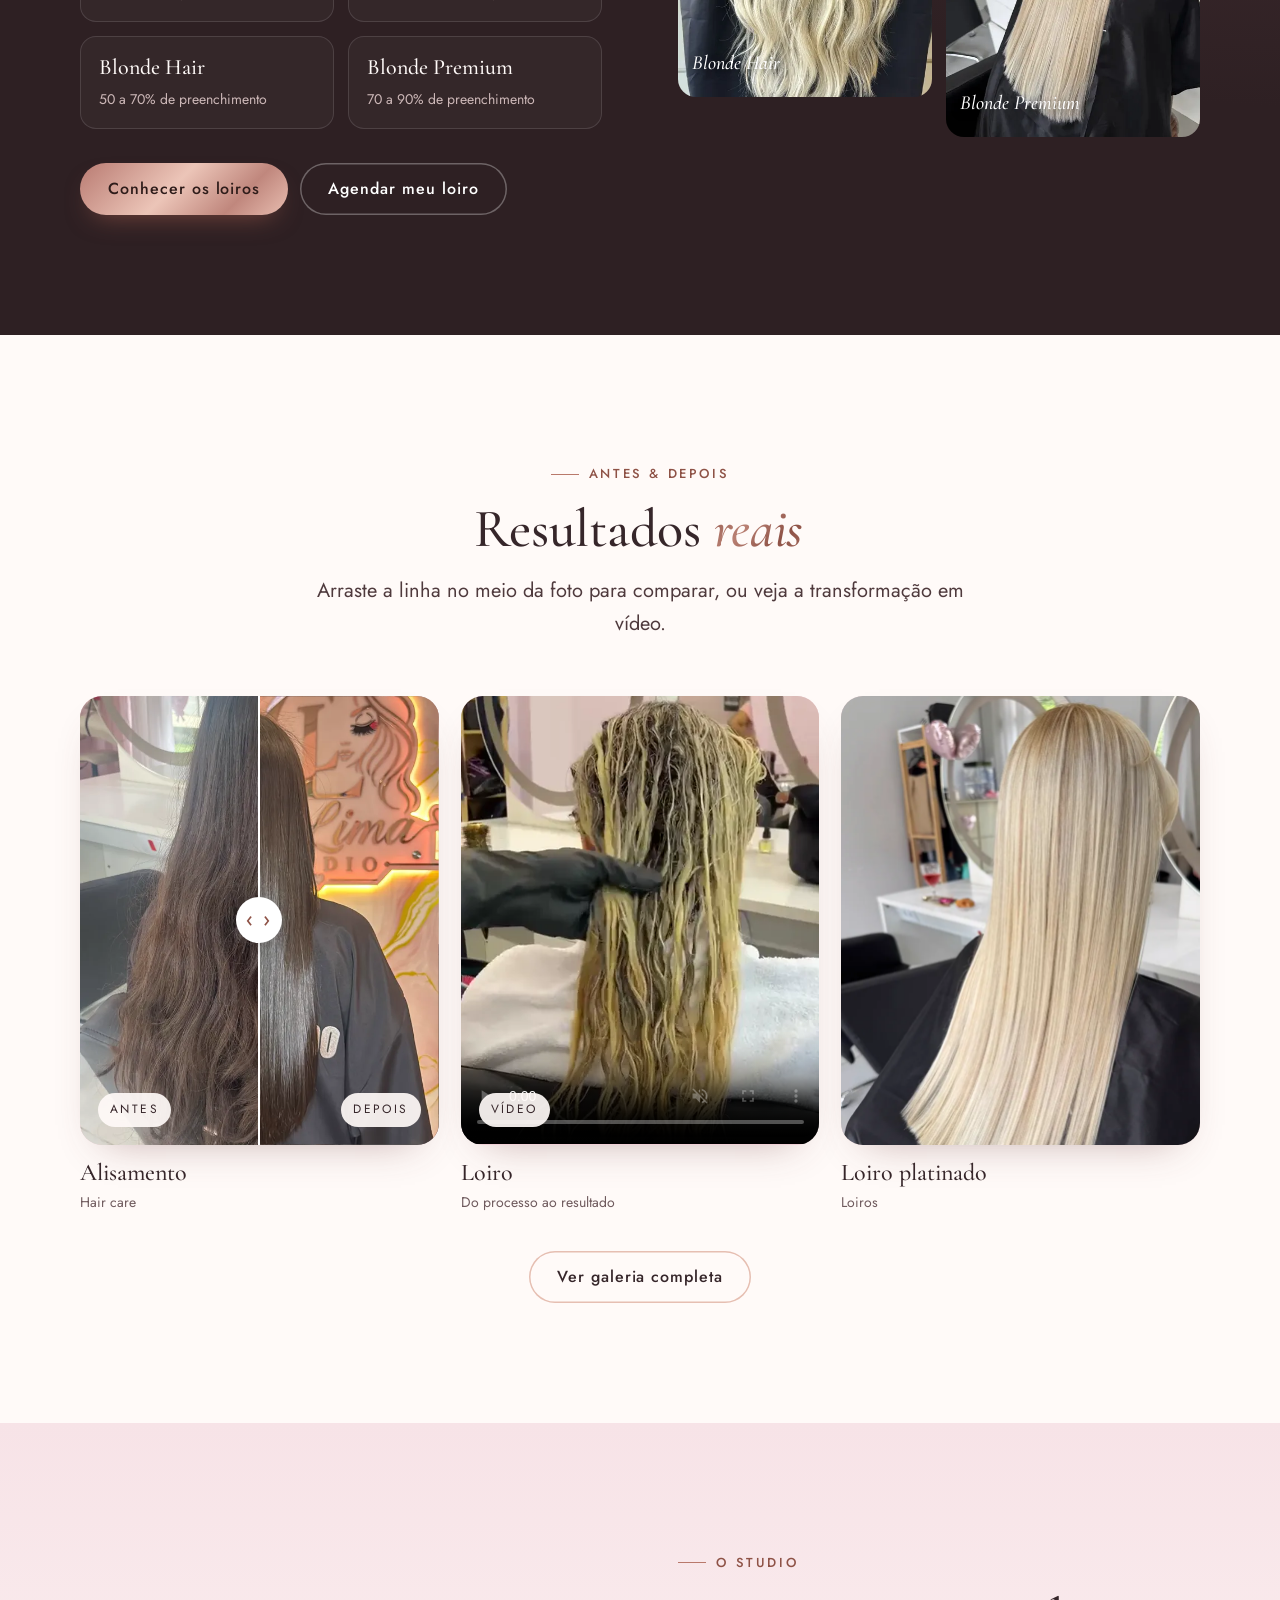
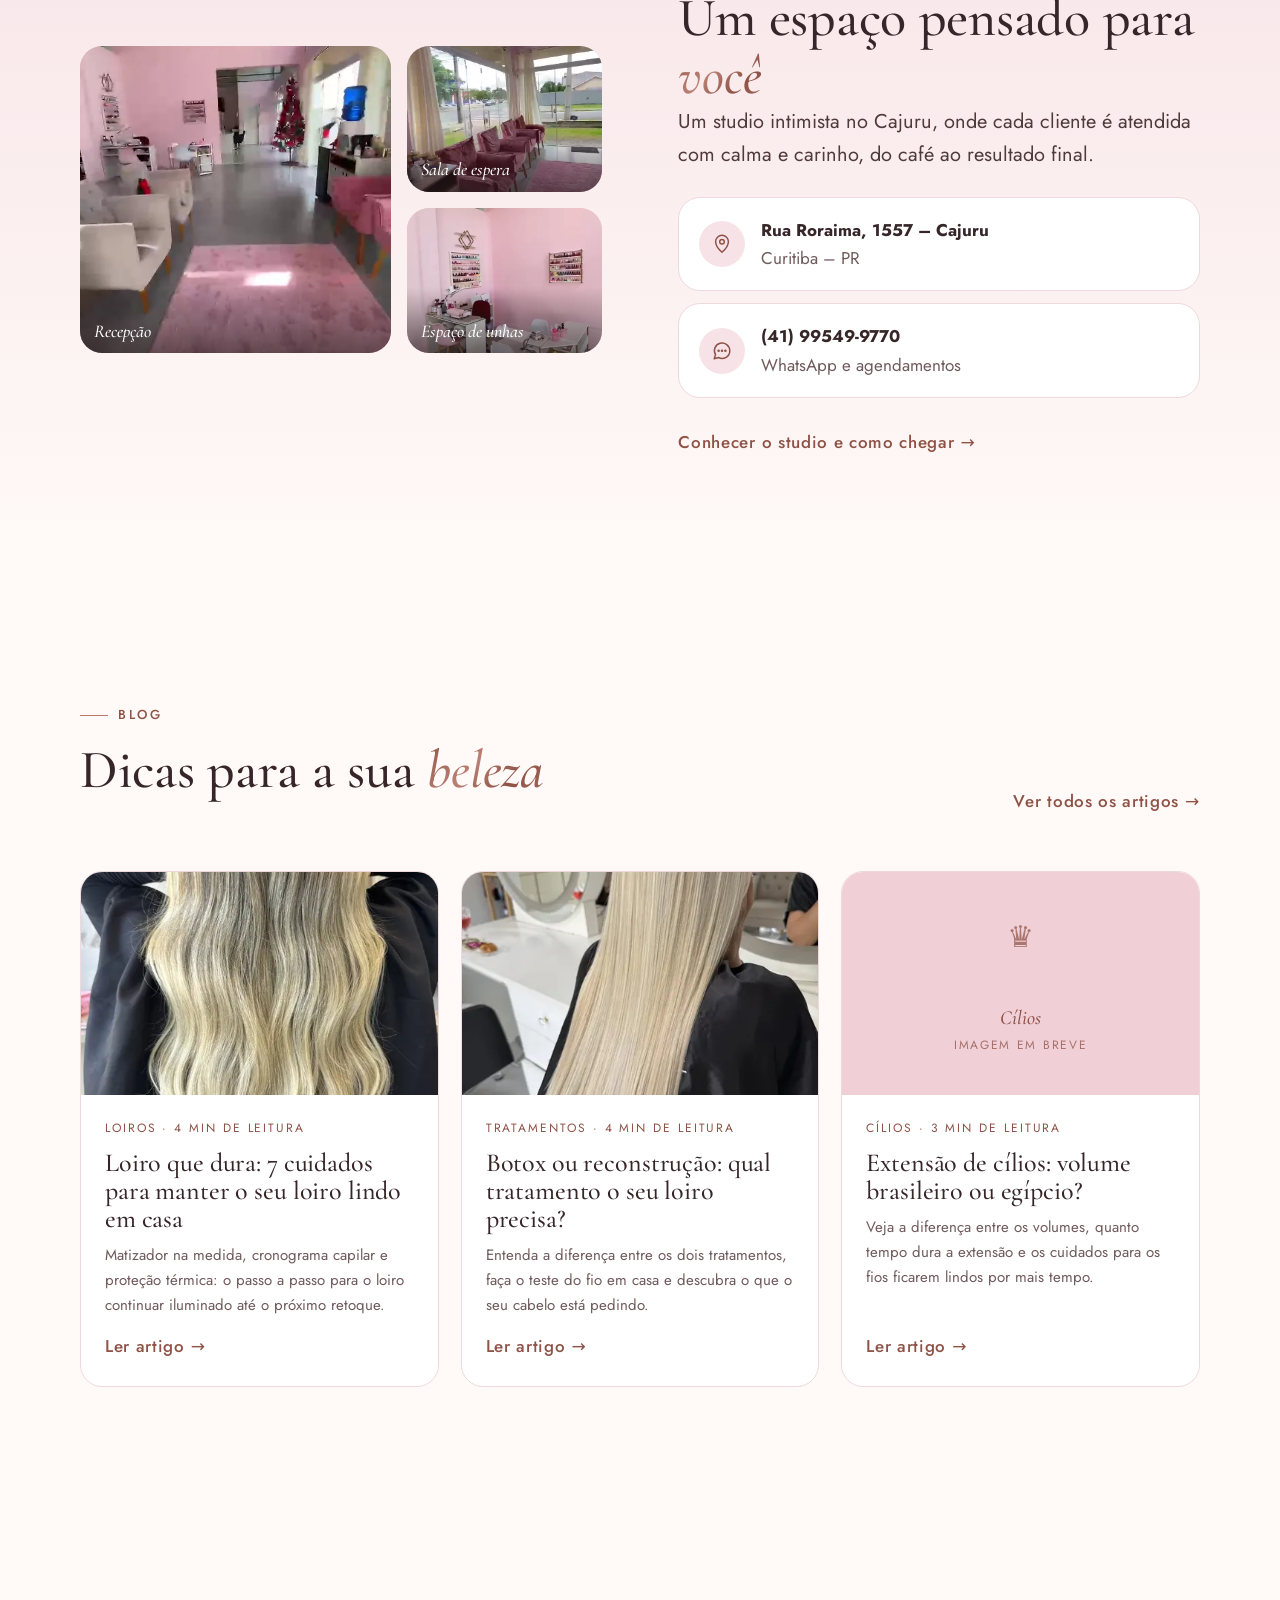
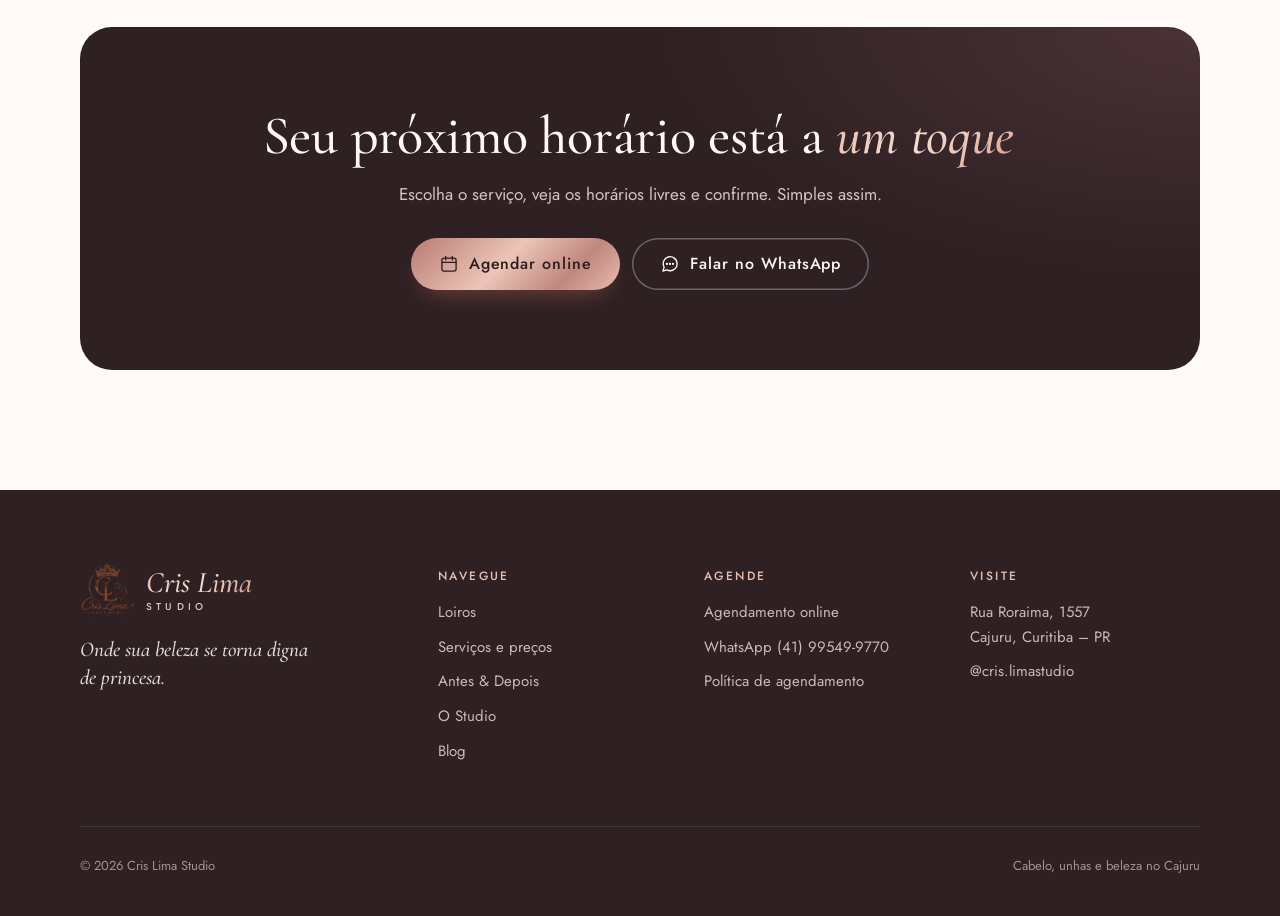
==== commit 00fec740: "Horários, tempos dos serviços, fotos e vídeos reais - Horário confirmado: terça a sábado, das 9h às " ====
--- a/index.html
+++ b/index.html
@@ -40,6 +40,9 @@
     "addressCountry": "BR"
   },
   "sameAs": ["https://instagram.com/cris.limastudio"],
+  "openingHoursSpecification": [
+    {"@type": "OpeningHoursSpecification", "dayOfWeek": ["Tuesday","Wednesday","Thursday","Friday","Saturday"], "opens": "09:00", "closes": "18:00"}
+  ],
   "makesOffer": [
     {"@type": "Offer", "itemOffered": {"@type": "Service", "name": "Loiros (Blonde Hair, Blonde Premium, Mechas Iluminadas, Truck)"}},
     {"@type": "Offer", "itemOffered": {"@type": "Service", "name": "Unhas em gel, fibra de vidro e molde F1"}},
@@ -159,37 +162,27 @@
   <div class="wrap">
     <div class="sec-head center" data-reveal>
       <span class="eyebrow">Antes &amp; Depois</span>
-      <h2>Arraste e veja a <em>transformação</em></h2>
-      <p class="lead">Em breve, os resultados reais das nossas clientes, lado a lado.</p>
+      <h2>Resultados <em>reais</em></h2>
+      <p class="lead">Arraste a linha no meio da foto para comparar, ou veja a transformação em vídeo.</p>
     </div>
     <div class="ba-grid">
       <figure class="ba-item" data-reveal>
         <div class="ba">
-          <div class="ba-layer demo-before"><span class="ba-label">Antes</span></div>
-          <div class="ba-layer ba-after demo-after"><span class="ba-label">Depois</span></div>
+          <div class="ba-layer"><img src="img/antes-alisamento.webp" alt="Antes: cabelo castanho de costas" width="640" height="800" loading="lazy" decoding="async"><span class="ba-label">Antes</span></div>
+          <div class="ba-layer ba-after"><img src="img/depois-alisamento.webp" alt="Depois: cabelo castanho de costas" width="640" height="800" loading="lazy" decoding="async"><span class="ba-label">Depois</span></div>
           <div class="ba-line"></div>
-          <input type="range" min="0" max="100" value="50" aria-label="Comparar antes e depois: Blonde Premium">
+          <input type="range" min="0" max="100" value="50" aria-label="Comparar antes e depois: Alisamento">
         </div>
-        <figcaption><b>Blonde Premium</b><span>Loiros</span></figcaption>
+        <figcaption><b>Alisamento</b><span>Hair care</span></figcaption>
       </figure>
       <figure class="ba-item" data-reveal>
-        <div class="ba">
-          <div class="ba-layer demo-before"><span class="ba-label">Antes</span></div>
-          <div class="ba-layer ba-after demo-after"><span class="ba-label">Depois</span></div>
-          <div class="ba-line"></div>
-          <input type="range" min="0" max="100" value="50" aria-label="Comparar antes e depois: Mechas Iluminadas">
+        <div class="ba ba-video">
+          <video src="video/loiro.mp4" poster="img/poster-loiro.webp" muted loop playsinline preload="none" data-auto aria-label="Vídeo da transformação de um loiro no studio"></video>
+          <span class="ba-label">Vídeo</span>
         </div>
-        <figcaption><b>Mechas Iluminadas</b><span>Loiros</span></figcaption>
+        <figcaption><b>Loiro</b><span>Do processo ao resultado</span></figcaption>
       </figure>
-      <figure class="ba-item" data-reveal>
-        <div class="ba">
-          <div class="ba-layer demo-before n"><span class="ba-label">Antes</span></div>
-          <div class="ba-layer ba-after demo-after n"><span class="ba-label">Depois</span></div>
-          <div class="ba-line"></div>
-          <input type="range" min="0" max="100" value="50" aria-label="Comparar antes e depois: Alongamento em fibra">
-        </div>
-        <figcaption><b>Alongamento em fibra</b><span>Nails</span></figcaption>
-      </figure>
+      <figure class="ba-item" data-reveal><div class="ba"><img src="img/trabalho-02.webp" alt="Loiro platinado liso, de costas" width="720" height="960" loading="lazy" decoding="async"></div><figcaption><b>Loiro platinado</b><span>Loiros</span></figcaption></figure>
     </div>
     <div class="btns" style="justify-content:center;margin-top:36px" data-reveal><a class="btn btn-line" href="galeria.html">Ver galeria completa</a></div>
   </div>
@@ -197,10 +190,10 @@
 
 <section class="sec blush">
   <div class="wrap split">
-    <div class="space-grid" data-reveal>
-      <div class="ph"><div><span>Fachada do studio</span><small>Foto em breve</small></div></div>
-      <div class="ph"><div><span>Recepção</span><small>Foto em breve</small></div></div>
-      <div class="ph"><div><span>Atendimento</span><small>Foto em breve</small></div></div>
+    <div class="space-grid three" data-reveal>
+      <figure class="sp"><img src="img/studio-recepcao.webp" alt="Recepção do Cris Lima Studio" width="576" height="1024" loading="lazy" decoding="async"><figcaption>Recepção</figcaption></figure>
+      <figure class="sp"><img src="img/studio-espera.webp" alt="Sala de espera do Cris Lima Studio" width="576" height="1024" loading="lazy" decoding="async"><figcaption>Sala de espera</figcaption></figure>
+      <figure class="sp"><img src="img/studio-unhas.webp" alt="Espaço de unhas do Cris Lima Studio" width="576" height="1024" loading="lazy" decoding="async"><figcaption>Espaço de unhas</figcaption></figure>
     </div>
     <div data-reveal>
       <span class="eyebrow">O Studio</span>
--- a/css/style.css
+++ b/css/style.css
@@ -199,11 +199,8 @@
 .ba-item figcaption b{display:block;font:500 24px/1.2 var(--serif)}
 .ba-item figcaption span{font-size:14px;color:var(--mute)}
 .ba-item{margin:0}
-/* exemplos ilustrativos enquanto não chegam as fotos */
-.demo-before{background:linear-gradient(160deg,#5a3d31 0%,#7b5644 45%,#4a3128 100%)}
-.demo-after{background:linear-gradient(160deg,#f3e2bd 0%,#e7cc98 40%,#f8eed6 70%,#dcbf8a 100%)}
-.demo-before.n{background:linear-gradient(160deg,#c9b2a6,#b39b8f)}
-.demo-after.n{background:linear-gradient(160deg,#f6d5dc,#eab3c0 60%,#f9e4e8)}
+.ba > img,.ba > video{position:absolute;inset:0;width:100%;height:100%;object-fit:cover}
+.ba-video .ba-label{position:absolute;left:18px;bottom:18px}
 
 /* ---------- Placeholder de foto ---------- */
 .ph{position:relative;display:grid;place-items:center;text-align:center;aspect-ratio:var(--ar,4/3);border-radius:var(--r);background:repeating-linear-gradient(135deg,rgba(255,255,255,.35) 0 2px,transparent 2px 14px),linear-gradient(160deg,var(--blush) 0%,var(--blush-2) 100%);color:var(--gold-d);padding:20px;overflow:hidden}
@@ -220,7 +217,12 @@
 .gallery figcaption{position:absolute;left:0;right:0;bottom:0;padding:40px 16px 14px;background:linear-gradient(transparent,rgba(46,32,35,.7));color:#fff;font:italic 500 20px/1.1 var(--serif)}
 .space-grid{display:grid;grid-template-columns:2fr 1fr 1fr;grid-template-rows:auto auto;gap:16px}
 .space-grid .ph:first-child{grid-row:span 2;--ar:auto;min-height:100%}
-@media (max-width:760px){.space-grid{grid-template-columns:1fr 1fr}.space-grid .ph:first-child{grid-column:span 2;grid-row:auto;--ar:4/3}}
+.space-grid .sp{position:relative;margin:0;border-radius:var(--r);overflow:hidden;aspect-ratio:var(--ar,4/3);background:var(--blush-2)}
+.space-grid .sp img,.space-grid .sp video{position:absolute;inset:0;width:100%;height:100%;object-fit:cover}
+.space-grid .sp figcaption{position:absolute;left:0;right:0;bottom:0;padding:34px 14px 12px;background:linear-gradient(transparent,rgba(46,32,35,.62));color:#fff;font:italic 500 18px/1.15 var(--serif)}
+.space-grid .sp:first-child{grid-row:span 2;--ar:auto;min-height:100%}
+.space-grid.three{grid-template-columns:1.6fr 1fr}
+@media (max-width:760px){.space-grid{grid-template-columns:1fr 1fr}.space-grid .ph:first-child{grid-column:span 2;grid-row:auto;--ar:4/3}.space-grid .sp:first-child{grid-column:span 2;grid-row:auto;--ar:4/5}.space-grid.three{grid-template-columns:1fr 1fr}}
 
 /* ---------- Lista de preços ---------- */
 .cat-nav{position:sticky;top:var(--head-h);z-index:10;background:rgba(251,242,239,.92);-webkit-backdrop-filter:blur(10px);backdrop-filter:blur(10px);border-bottom:1px solid var(--line)}
@@ -382,6 +384,22 @@
 .bk-day[aria-pressed="true"]{background:var(--plum);border-color:var(--plum);color:#fff}
 .bk-day[aria-pressed="true"] small{color:#e3cfcf}
 .bk-day[disabled]{opacity:.4;cursor:not-allowed;background:var(--cream)}
+.bk-pros{display:grid;gap:18px;margin-bottom:26px}
+.bk-pro-grp h4{font:500 12px/1 var(--sans);letter-spacing:.18em;text-transform:uppercase;color:var(--mute);margin:0 0 12px}
+.bk-pro-row{display:flex;gap:10px;overflow-x:auto;padding:2px 2px 8px;scrollbar-width:none}
+.bk-pro-row::-webkit-scrollbar{display:none}
+.bk-pro{flex:none;display:flex;align-items:center;gap:12px;min-width:210px;padding:12px 18px 12px 12px;border-radius:999px;border:1px solid var(--line);background:#fff;cursor:pointer;text-align:left;transition:background .2s,border-color .2s}
+.bk-pro:hover{border-color:var(--gold-l)}
+.bk-pro .av{flex:none;width:44px;height:44px;border-radius:50%;display:grid;place-items:center;overflow:hidden;background:var(--blush);color:var(--gold-d);font:500 18px/1 var(--serif);letter-spacing:.02em}
+.bk-pro .av.any{background:var(--rg);color:#2e1c1a;font-size:16px}
+.bk-pro .av img{width:100%;height:100%;object-fit:cover}
+.bk-pro .tx{display:flex;flex-direction:column;line-height:1.25}
+.bk-pro .tx b{font-weight:500;font-size:16px}
+.bk-pro .tx small{font-size:13px;color:var(--mute)}
+.bk-pro[aria-pressed="true"]{background:var(--plum);border-color:var(--plum);color:#fff}
+.bk-pro[aria-pressed="true"] .tx small{color:#e3cfcf}
+.bk-pro[aria-pressed="true"] .av{background:rgba(255,255,255,.14);color:#fff}
+.bk-pro[aria-pressed="true"] .av.any{background:var(--rg);color:#2e1c1a}
 .bk-month{font:italic 500 22px/1 var(--serif);color:var(--gold-d);margin:4px 0 12px}
 .bk-period{margin-top:22px}
 .bk-period h4{font:500 12px/1 var(--sans);letter-spacing:.18em;text-transform:uppercase;color:var(--mute);margin:0 0 12px}
@@ -405,6 +423,9 @@
 .bk-done .ok{width:72px;height:72px;margin:0 auto 18px;border-radius:50%;background:var(--rg);display:grid;place-items:center;font-size:32px;color:#2e1c1a}
 .bk-back{background:none;border:0;cursor:pointer;color:var(--gold-d);font-size:15px;letter-spacing:.04em;padding:8px 0}
 .bk-warn{margin-top:14px;font-size:14px;color:var(--mute)}
+.bk-err{margin:0 0 6px;padding:14px 16px;border-radius:14px;background:#fbe9e7;border:1px solid #efc3bd;color:#8a3b2f;font-size:15px}
+.bk-err[hidden]{display:none}
+.bk-done p{max-width:52ch;margin-left:auto;margin-right:auto;color:var(--mute)}
 .ways{display:grid;grid-template-columns:1.3fr 1fr;gap:20px;margin-bottom:40px}
 .way{padding:28px;border-radius:var(--r);border:1px solid var(--line);background:#fff;display:flex;flex-direction:column;gap:10px}
 .way.main{background:var(--blush);border-color:var(--blush-2)}
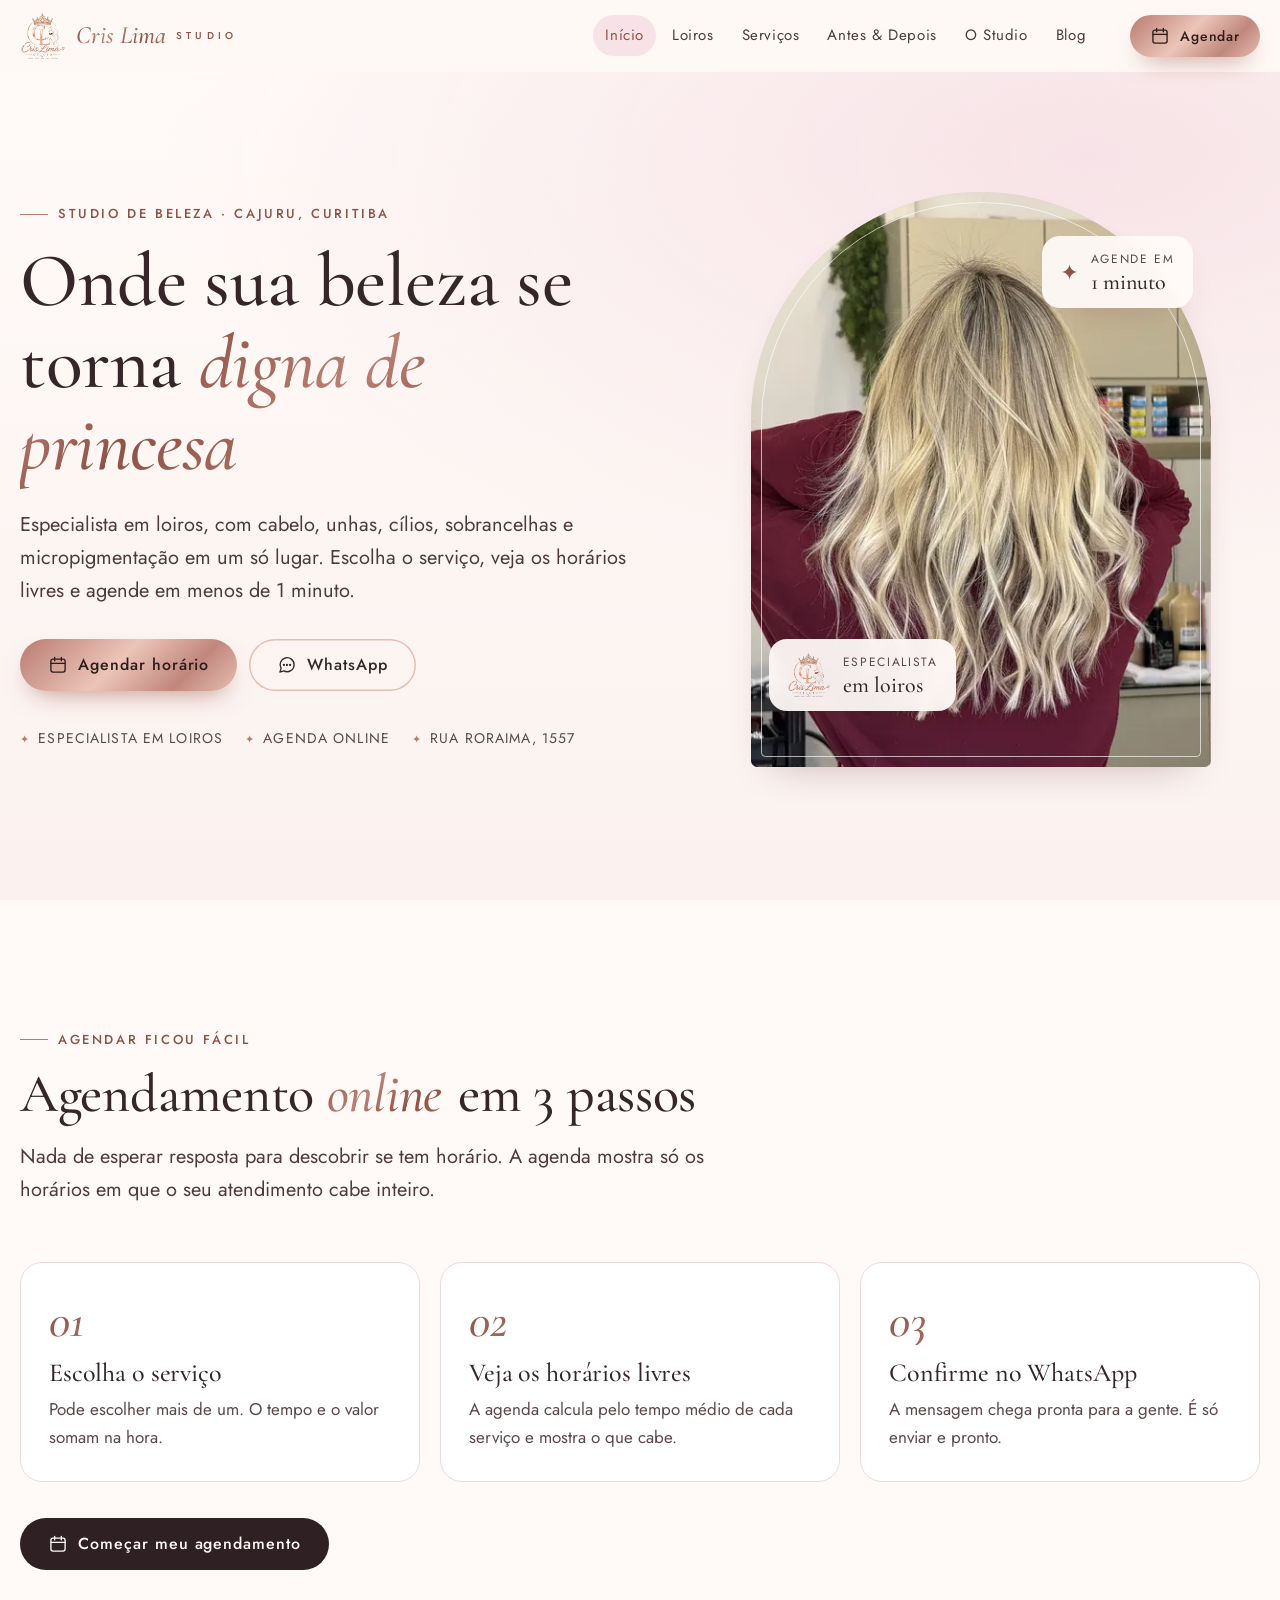
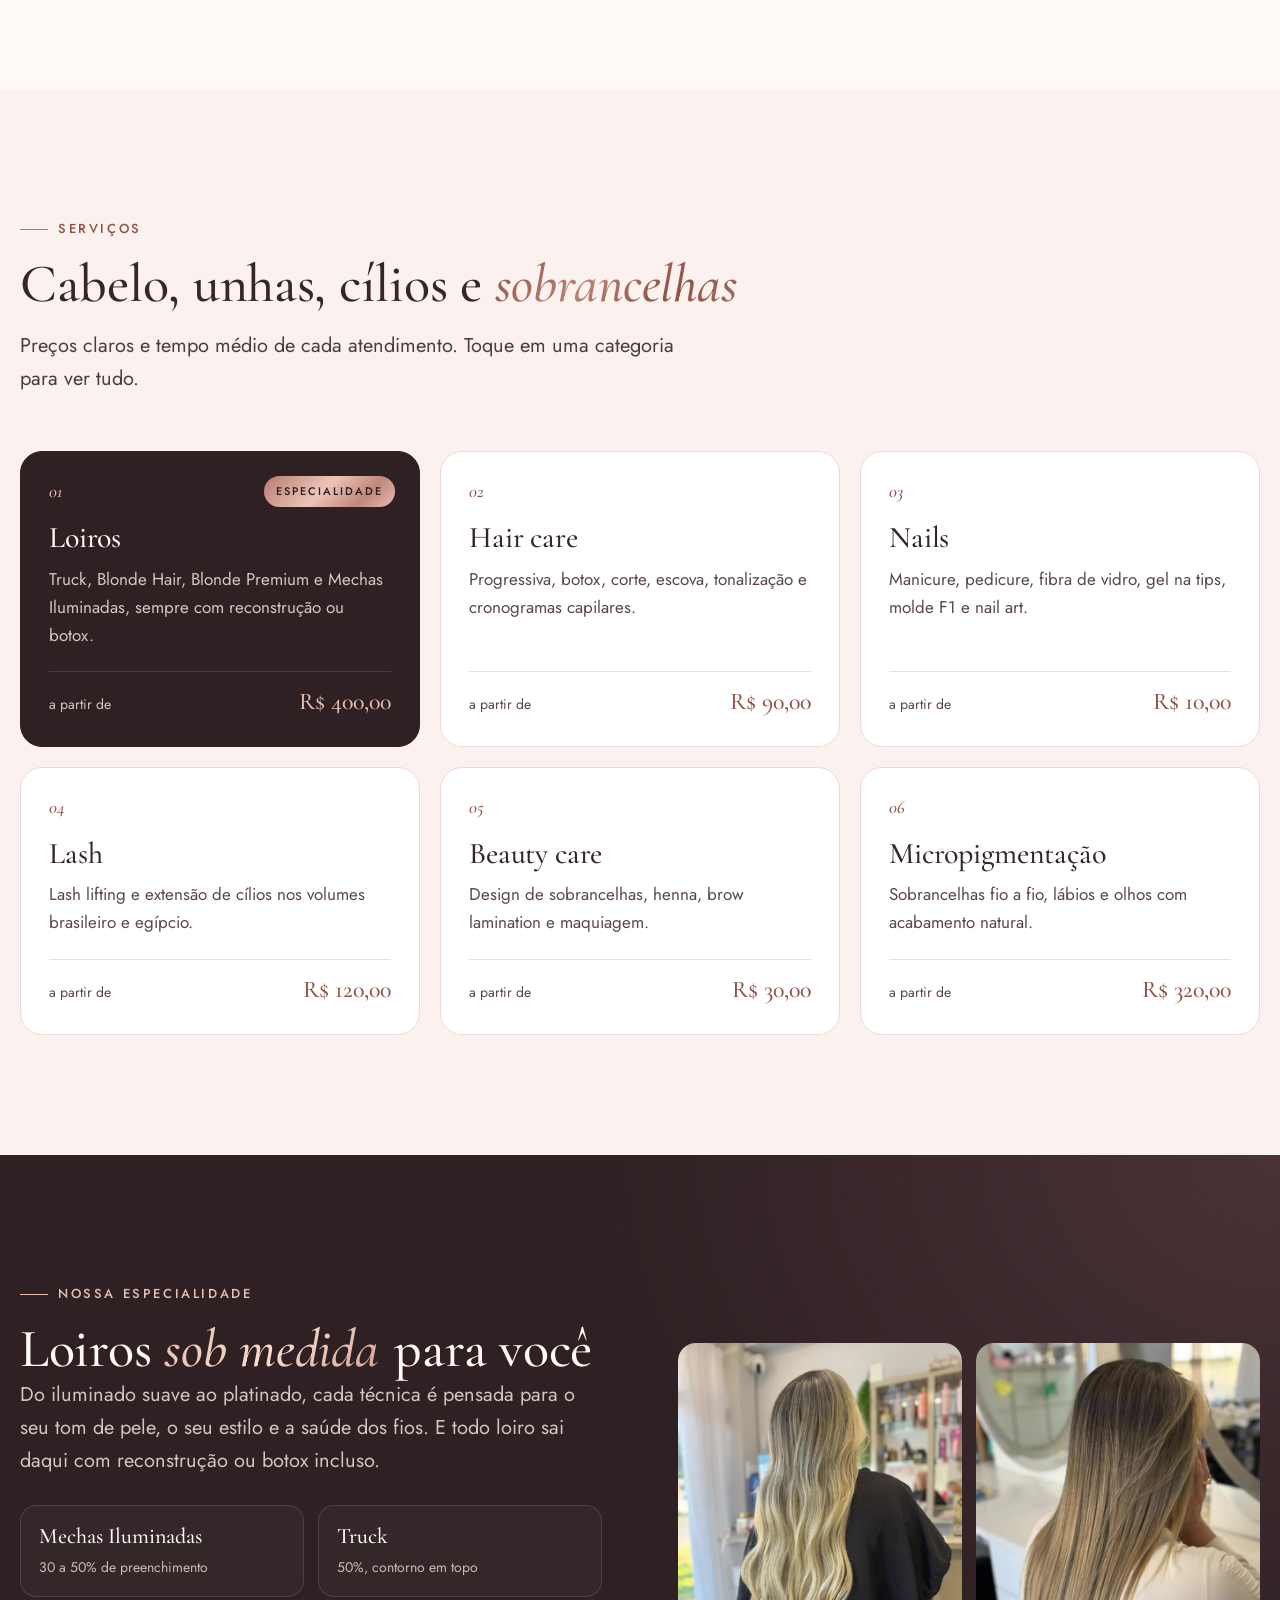
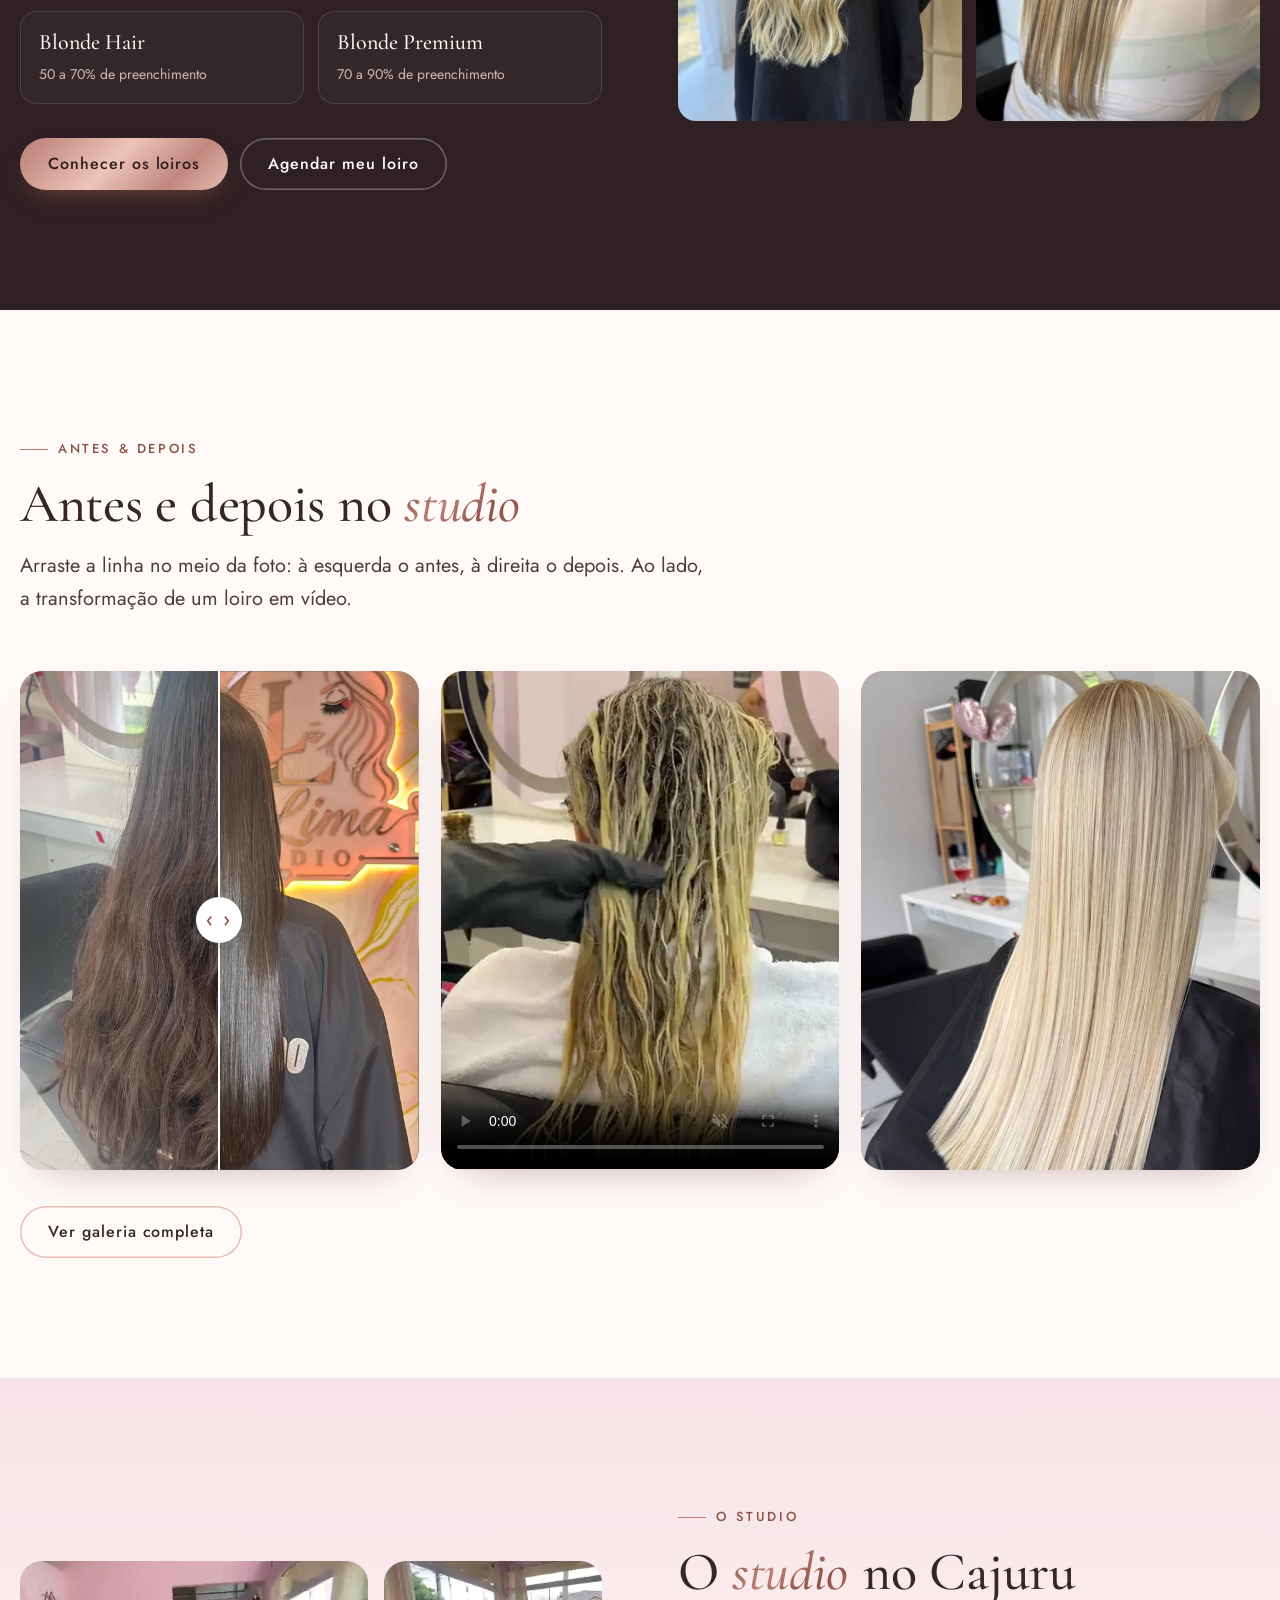
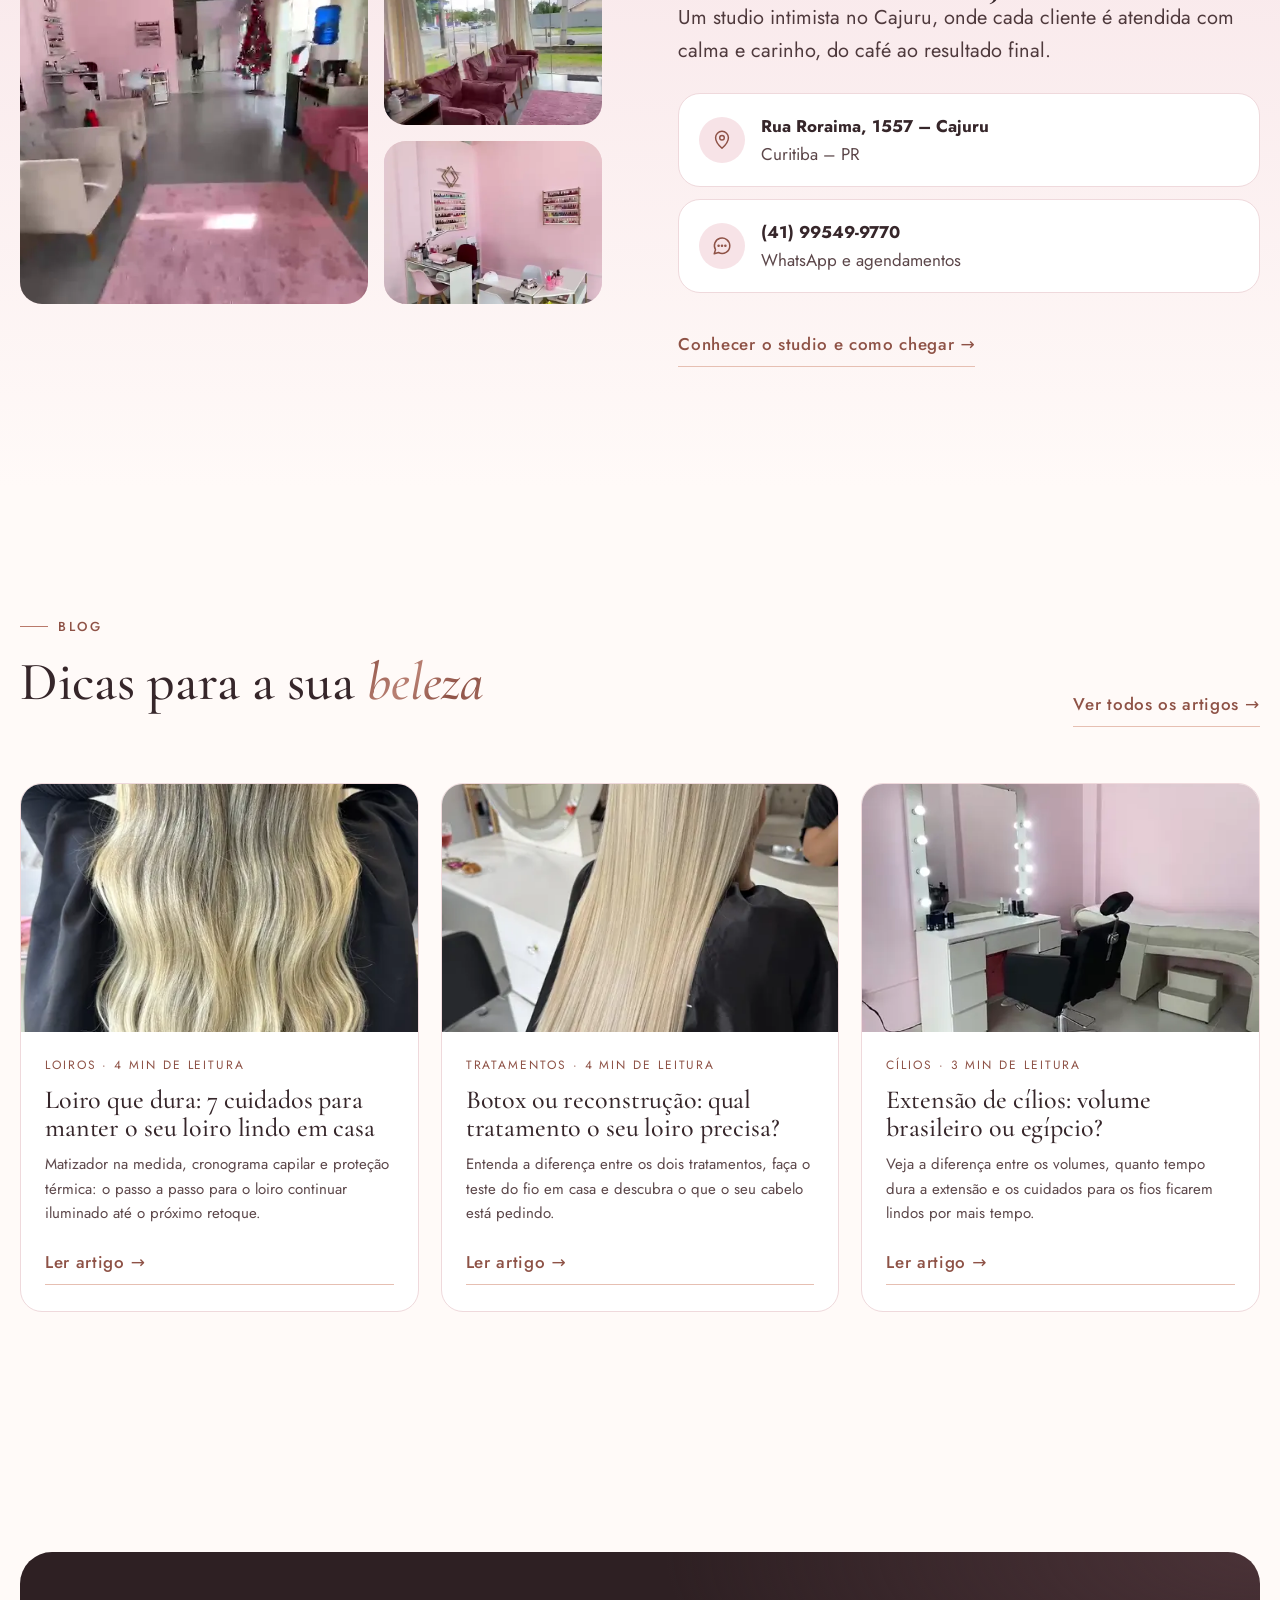
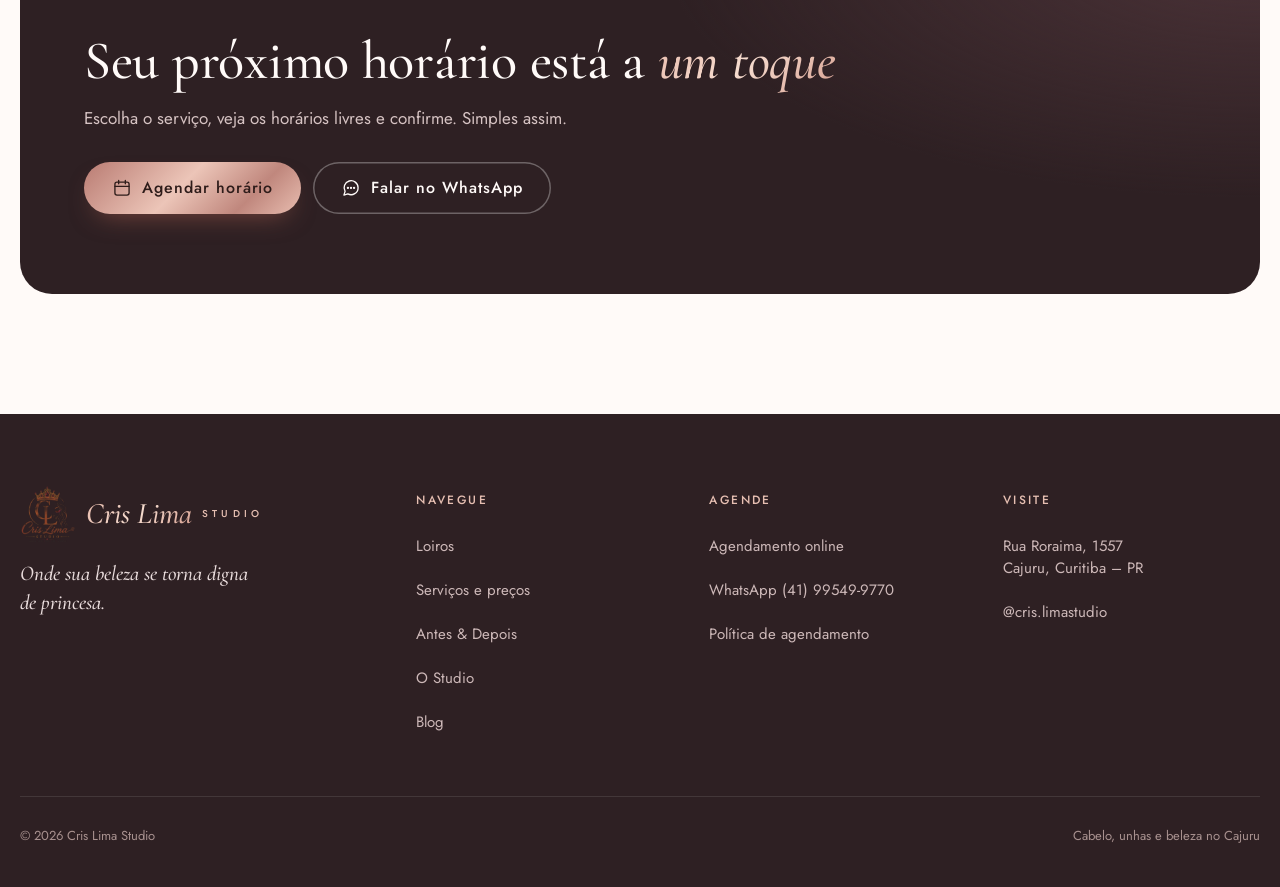
==== commit 680857da: "Equipe real na agenda e revisão de design Equipe - Cris, Drika, Gabi e Letticcia na agenda online, c" ====
--- a/index.html
+++ b/index.html
@@ -21,7 +21,9 @@
 <link rel="preconnect" href="https://fonts.gstatic.com" crossorigin>
 <link rel="stylesheet" href="https://fonts.googleapis.com/css2?family=Cormorant+Garamond:ital,wght@0,400;0,500;0,600;1,400;1,500&family=Jost:wght@400;500&display=swap">
 <link rel="stylesheet" href="css/style.css">
+<link rel="stylesheet" href="assets/motion/motion.css">
 <script>document.documentElement.classList.add('js')</script>
+<script>document.documentElement.classList.add('m-enter');setTimeout(()=>document.documentElement.classList.add('m-enter-done'),700)</script>
 <script type="application/ld+json">
 {
   "@context": "https://schema.org",
@@ -53,8 +55,8 @@
 </script>
 </head>
 <body>
-<a class="sr" href="#conteudo">Pular para o conteúdo</a>
-<header class="top">
+<header class="top nav">
+  <a class="sr" href="#conteudo">Pular para o conteúdo</a>
   <div class="wrap">
     <a class="brand" href="index.html" aria-label="Cris Lima Studio, página inicial">
       <img src="img/logo.webp" alt="" width="46" height="46">
@@ -74,15 +76,15 @@
   </div>
 </header>
 <main id="conteudo">
-<section class="hero" data-sparkles="16">
+<section class="hero" data-enter>
   <div class="wrap">
     <div>
       <span class="eyebrow rise">Studio de beleza · Cajuru, Curitiba</span>
       <h1 class="rise">Onde sua beleza se torna <em>digna de princesa</em></h1>
       <p class="lead rise">Especialista em loiros, com cabelo, unhas, cílios, sobrancelhas e micropigmentação em um só lugar. Escolha o serviço, veja os horários livres e agende em menos de 1 minuto.</p>
       <div class="btns rise">
-        <a class="btn btn-gold" href="agendar.html"><svg viewBox="0 0 24 24" fill="none" stroke="currentColor" stroke-width="1.6" stroke-linecap="round" stroke-linejoin="round" aria-hidden="true"><rect x="3.5" y="5" width="17" height="15.5" rx="2.5"/><path d="M3.5 10h17M8 3v4M16 3v4"/></svg> Agendar online</a>
-        <a class="btn btn-line" href="https://wa.me/5541995499770?text=Ol%C3%A1!%20Quero%20agendar%20um%20hor%C3%A1rio%20no%20Cris%20Lima%20Studio." target="_blank" rel="noopener"><svg viewBox="0 0 24 24" fill="none" stroke="currentColor" stroke-width="1.6" stroke-linecap="round" stroke-linejoin="round" aria-hidden="true"><path d="M20.5 11.6a8.4 8.4 0 0 1-12.3 7.5L3.5 20.5l1.4-4.5A8.4 8.4 0 1 1 20.5 11.6z"/><circle cx="8.3" cy="11.8" r=".6" fill="currentColor"/><circle cx="12" cy="11.8" r=".6" fill="currentColor"/><circle cx="15.7" cy="11.8" r=".6" fill="currentColor"/></svg> Falar no WhatsApp</a>
+        <a class="btn btn-gold" href="agendar.html"><svg viewBox="0 0 24 24" fill="none" stroke="currentColor" stroke-width="1.6" stroke-linecap="round" stroke-linejoin="round" aria-hidden="true"><rect x="3.5" y="5" width="17" height="15.5" rx="2.5"/><path d="M3.5 10h17M8 3v4M16 3v4"/></svg> Agendar horário</a>
+        <a class="btn btn-line" href="https://wa.me/5541995499770?text=Ol%C3%A1!%20Quero%20agendar%20um%20hor%C3%A1rio%20no%20Cris%20Lima%20Studio." target="_blank" rel="noopener"><svg viewBox="0 0 24 24" fill="none" stroke="currentColor" stroke-width="1.6" stroke-linecap="round" stroke-linejoin="round" aria-hidden="true"><path d="M20.5 11.6a8.4 8.4 0 0 1-12.3 7.5L3.5 20.5l1.4-4.5A8.4 8.4 0 1 1 20.5 11.6z"/><circle cx="8.3" cy="11.8" r=".6" fill="currentColor"/><circle cx="12" cy="11.8" r=".6" fill="currentColor"/><circle cx="15.7" cy="11.8" r=".6" fill="currentColor"/></svg> WhatsApp</a>
       </div>
       <ul class="hero-facts rise">
         <li>Especialista em loiros</li>
@@ -91,7 +93,7 @@
       </ul>
     </div>
     <div class="hero-art">
-      <div class="arch"><img src="img/loiros-truck.webp" alt="Cliente de costas com loiro ondulado de raiz esfumada" width="480" height="640" fetchpriority="high"></div>
+      <div class="arch"><img data-enter-media src="img/loiros-truck.webp" alt="Cliente de costas com loiro ondulado de raiz esfumada" width="480" height="640" fetchpriority="high"></div>
       <div class="badge badge-1"><img src="img/logo.webp" alt="" width="44" height="44"><div><small>Especialista</small><b>em loiros</b></div></div>
       <div class="badge badge-2"><span class="star">✦</span><div><small>Agende em</small><b>1 minuto</b></div></div>
     </div>
@@ -100,9 +102,9 @@
 
 <section class="sec">
   <div class="wrap">
-    <div class="sec-head center" data-reveal>
+    <div class="sec-head" data-reveal>
       <span class="eyebrow">Agendar ficou fácil</span>
-      <h2>Seu horário em <em>3 passos</em></h2>
+      <h2>Agendamento <em>online</em> em 3 passos</h2>
       <p class="lead">Nada de esperar resposta para descobrir se tem horário. A agenda mostra só os horários em que o seu atendimento cabe inteiro.</p>
     </div>
     <ol class="steps">
@@ -110,7 +112,7 @@
       <li data-reveal><h3>Veja os horários livres</h3><p>A agenda calcula pelo tempo médio de cada serviço e mostra o que cabe.</p></li>
       <li data-reveal><h3>Confirme no WhatsApp</h3><p>A mensagem chega pronta para a gente. É só enviar e pronto.</p></li>
     </ol>
-    <div class="btns center" style="justify-content:center;margin-top:36px" data-reveal>
+    <div class="btns" style="margin-top:36px" data-reveal>
       <a class="btn btn-dark" href="agendar.html"><svg viewBox="0 0 24 24" fill="none" stroke="currentColor" stroke-width="1.6" stroke-linecap="round" stroke-linejoin="round" aria-hidden="true"><rect x="3.5" y="5" width="17" height="15.5" rx="2.5"/><path d="M3.5 10h17M8 3v4M16 3v4"/></svg> Começar meu agendamento</a>
     </div>
   </div>
@@ -120,7 +122,7 @@
   <div class="wrap">
     <div class="sec-head" data-reveal>
       <span class="eyebrow">Serviços</span>
-      <h2>Tudo para você se sentir <em>linda</em></h2>
+      <h2>Cabelo, unhas, cílios e <em>sobrancelhas</em></h2>
       <p class="lead">Preços claros e tempo médio de cada atendimento. Toque em uma categoria para ver tudo.</p>
     </div>
     <div class="cards">
@@ -152,52 +154,49 @@
       </div>
     </div>
     <div class="photo-stack" data-reveal>
-      <figure><img src="img/loiros-blonde-hair.webp" alt="Loiro com raiz esfumada, ondulado" width="480" height="640" loading="lazy" decoding="async"><figcaption>Blonde Hair</figcaption></figure>
-      <figure><img src="img/loiros-blonde-premium.webp" alt="Loiro platinado liso" width="480" height="640" loading="lazy" decoding="async"><figcaption>Blonde Premium</figcaption></figure>
-    </div>
-  </div>
-</section>
-
-<section class="sec">
-  <div class="wrap">
-    <div class="sec-head center" data-reveal>
+      <figure><img src="img/trabalho-03.webp" alt="Loiro iluminado ondulado, de costas" width="720" height="960" loading="lazy" decoding="async"></figure>
+      <figure><img src="img/trabalho-07.webp" alt="Loiro bege liso, de costas" width="645" height="860" loading="lazy" decoding="async"></figure>
+    </div>
+  </div>
+</section>
+
+<section class="sec">
+  <div class="wrap">
+    <div class="sec-head" data-reveal>
       <span class="eyebrow">Antes &amp; Depois</span>
-      <h2>Resultados <em>reais</em></h2>
-      <p class="lead">Arraste a linha no meio da foto para comparar, ou veja a transformação em vídeo.</p>
+      <h2>Antes e depois no <em>studio</em></h2>
+      <p class="lead">Arraste a linha no meio da foto: à esquerda o antes, à direita o depois. Ao lado, a transformação de um loiro em vídeo.</p>
     </div>
     <div class="ba-grid">
       <figure class="ba-item" data-reveal>
         <div class="ba">
-          <div class="ba-layer"><img src="img/antes-alisamento.webp" alt="Antes: cabelo castanho de costas" width="640" height="800" loading="lazy" decoding="async"><span class="ba-label">Antes</span></div>
-          <div class="ba-layer ba-after"><img src="img/depois-alisamento.webp" alt="Depois: cabelo castanho de costas" width="640" height="800" loading="lazy" decoding="async"><span class="ba-label">Depois</span></div>
+          <div class="ba-layer"><img src="img/antes-alisamento.webp" alt="Antes: cabelo castanho de costas" width="640" height="800" loading="lazy" decoding="async"></div>
+          <div class="ba-layer ba-after"><img src="img/depois-alisamento.webp" alt="Depois: cabelo castanho de costas" width="640" height="800" loading="lazy" decoding="async"></div>
           <div class="ba-line"></div>
           <input type="range" min="0" max="100" value="50" aria-label="Comparar antes e depois: Alisamento">
         </div>
-        <figcaption><b>Alisamento</b><span>Hair care</span></figcaption>
       </figure>
       <figure class="ba-item" data-reveal>
         <div class="ba ba-video">
           <video src="video/loiro.mp4" poster="img/poster-loiro.webp" muted loop playsinline preload="none" data-auto aria-label="Vídeo da transformação de um loiro no studio"></video>
-          <span class="ba-label">Vídeo</span>
         </div>
-        <figcaption><b>Loiro</b><span>Do processo ao resultado</span></figcaption>
       </figure>
-      <figure class="ba-item" data-reveal><div class="ba"><img src="img/trabalho-02.webp" alt="Loiro platinado liso, de costas" width="720" height="960" loading="lazy" decoding="async"></div><figcaption><b>Loiro platinado</b><span>Loiros</span></figcaption></figure>
-    </div>
-    <div class="btns" style="justify-content:center;margin-top:36px" data-reveal><a class="btn btn-line" href="galeria.html">Ver galeria completa</a></div>
+      <figure class="ba-item" data-reveal><div class="ba"><img src="img/trabalho-02.webp" alt="Loiro platinado liso, de costas" width="720" height="960" loading="lazy" decoding="async"></div></figure>
+    </div>
+    <div class="btns" style="margin-top:36px" data-reveal><a class="btn btn-line" href="galeria.html">Ver galeria completa</a></div>
   </div>
 </section>
 
 <section class="sec blush">
   <div class="wrap split">
     <div class="space-grid three" data-reveal>
-      <figure class="sp"><img src="img/studio-recepcao.webp" alt="Recepção do Cris Lima Studio" width="576" height="1024" loading="lazy" decoding="async"><figcaption>Recepção</figcaption></figure>
-      <figure class="sp"><img src="img/studio-espera.webp" alt="Sala de espera do Cris Lima Studio" width="576" height="1024" loading="lazy" decoding="async"><figcaption>Sala de espera</figcaption></figure>
-      <figure class="sp"><img src="img/studio-unhas.webp" alt="Espaço de unhas do Cris Lima Studio" width="576" height="1024" loading="lazy" decoding="async"><figcaption>Espaço de unhas</figcaption></figure>
+      <figure class="sp"><img src="img/studio-recepcao.webp" alt="Recepção do Cris Lima Studio" width="576" height="1024" loading="lazy" decoding="async"></figure>
+      <figure class="sp"><img src="img/studio-espera.webp" alt="Sala de espera do Cris Lima Studio" width="576" height="1024" loading="lazy" decoding="async"></figure>
+      <figure class="sp"><img src="img/studio-unhas.webp" alt="Espaço de unhas do Cris Lima Studio" width="576" height="1024" loading="lazy" decoding="async"></figure>
     </div>
     <div data-reveal>
       <span class="eyebrow">O Studio</span>
-      <h2>Um espaço pensado para <em>você</em></h2>
+      <h2>O <em>studio</em> no Cajuru</h2>
       <p class="lead">Um studio intimista no Cajuru, onde cada cliente é atendida com calma e carinho, do café ao resultado final.</p>
       <div class="info-grid" style="grid-template-columns:1fr;gap:12px;margin:26px 0 30px">
         <div class="info" style="display:flex;gap:16px;align-items:center;padding:18px 20px"><span class="ico" style="margin:0;flex:none"><svg viewBox="0 0 24 24" fill="none" stroke="currentColor" stroke-width="1.6" stroke-linecap="round" stroke-linejoin="round" aria-hidden="true"><path d="M12 21s-7-6.2-7-11.5a7 7 0 0 1 14 0C19 14.8 12 21 12 21z"/><circle cx="12" cy="9.5" r="2.5"/></svg></span><div><b>Rua Roraima, 1557 – Cajuru</b><p>Curitiba – PR</p></div></div>
@@ -224,7 +223,7 @@
         <div class="body"><span class="cat">Tratamentos · 4 min de leitura</span><h3>Botox ou reconstrução: qual tratamento o seu loiro precisa?</h3><p>Entenda a diferença entre os dois tratamentos, faça o teste do fio em casa e descubra o que o seu cabelo está pedindo.</p><span class="link">Ler artigo</span></div>
       </a>
       <a class="post-card" href="blog/extensao-de-cilios.html" data-reveal>
-        <div class="thumb ph"><div><span>Cílios</span><small>Imagem em breve</small></div></div>
+        <div class="thumb"><img src="img/studio-beleza.webp" alt="Sala de beleza do studio, com maca e espelho de maquiagem" width="480" height="640" loading="lazy" decoding="async"></div>
         <div class="body"><span class="cat">Cílios · 3 min de leitura</span><h3>Extensão de cílios: volume brasileiro ou egípcio?</h3><p>Veja a diferença entre os volumes, quanto tempo dura a extensão e os cuidados para os fios ficarem lindos por mais tempo.</p><span class="link">Ler artigo</span></div>
       </a>
     </div>
@@ -236,22 +235,22 @@
     <div class="cta" data-reveal>
       <h2>Seu próximo horário está a <em>um toque</em></h2>
       <p>Escolha o serviço, veja os horários livres e confirme. Simples assim.</p>
-      <div class="btns" style="justify-content:center">
-        <a class="btn btn-gold" href="agendar.html"><svg viewBox="0 0 24 24" fill="none" stroke="currentColor" stroke-width="1.6" stroke-linecap="round" stroke-linejoin="round" aria-hidden="true"><rect x="3.5" y="5" width="17" height="15.5" rx="2.5"/><path d="M3.5 10h17M8 3v4M16 3v4"/></svg> Agendar online</a>
+      <div class="btns">
+        <a class="btn btn-gold" href="agendar.html"><svg viewBox="0 0 24 24" fill="none" stroke="currentColor" stroke-width="1.6" stroke-linecap="round" stroke-linejoin="round" aria-hidden="true"><rect x="3.5" y="5" width="17" height="15.5" rx="2.5"/><path d="M3.5 10h17M8 3v4M16 3v4"/></svg> Agendar horário</a>
         <a class="btn btn-line" href="https://wa.me/5541995499770?text=Ol%C3%A1!%20Quero%20agendar%20um%20hor%C3%A1rio%20no%20Cris%20Lima%20Studio." target="_blank" rel="noopener"><svg viewBox="0 0 24 24" fill="none" stroke="currentColor" stroke-width="1.6" stroke-linecap="round" stroke-linejoin="round" aria-hidden="true"><path d="M20.5 11.6a8.4 8.4 0 0 1-12.3 7.5L3.5 20.5l1.4-4.5A8.4 8.4 0 1 1 20.5 11.6z"/><circle cx="8.3" cy="11.8" r=".6" fill="currentColor"/><circle cx="12" cy="11.8" r=".6" fill="currentColor"/><circle cx="15.7" cy="11.8" r=".6" fill="currentColor"/></svg> Falar no WhatsApp</a>
       </div>
     </div>
   </div>
 </section>
 </main>
-<footer class="foot">
+<footer class="foot closing">
   <div class="wrap">
     <div>
       <a class="brand" href="index.html"><img src="img/logo.webp" alt="" width="56" height="56" loading="lazy"><span><b>Cris Lima</b><small>STUDIO</small></span></a>
       <p class="tagline">Onde sua beleza se torna digna de princesa.</p>
     </div>
     <div>
-      <h4>Navegue</h4>
+      <h3>Navegue</h3>
       <ul>
         <li><a href="loiros.html">Loiros</a></li>
         <li><a href="servicos.html">Serviços e preços</a></li>
@@ -261,7 +260,7 @@
       </ul>
     </div>
     <div>
-      <h4>Agende</h4>
+      <h3>Agende</h3>
       <ul>
         <li><a href="agendar.html">Agendamento online</a></li>
         <li><a href="https://wa.me/5541995499770?text=Ol%C3%A1!%20Quero%20agendar%20um%20hor%C3%A1rio%20no%20Cris%20Lima%20Studio." target="_blank" rel="noopener">WhatsApp (41) 99549-9770</a></li>
@@ -269,7 +268,7 @@
       </ul>
     </div>
     <div>
-      <h4>Visite</h4>
+      <h3>Visite</h3>
       <ul>
         <li><a href="https://www.google.com/maps/search/?api=1&query=Rua%20Roraima%2C%201557%2C%20Cajuru%2C%20Curitiba%20-%20PR" target="_blank" rel="noopener">Rua Roraima, 1557<br>Cajuru, Curitiba – PR</a></li>
         <li><a href="https://instagram.com/cris.limastudio" target="_blank" rel="noopener">@cris.limastudio</a></li>
@@ -279,10 +278,11 @@
   </div>
 </footer>
 <div class="mbar">
-  <a class="btn btn-gold" href="agendar.html"><svg viewBox="0 0 24 24" fill="none" stroke="currentColor" stroke-width="1.6" stroke-linecap="round" stroke-linejoin="round" aria-hidden="true"><rect x="3.5" y="5" width="17" height="15.5" rx="2.5"/><path d="M3.5 10h17M8 3v4M16 3v4"/></svg> Agendar online</a>
+  <a class="btn btn-gold" href="agendar.html"><svg viewBox="0 0 24 24" fill="none" stroke="currentColor" stroke-width="1.6" stroke-linecap="round" stroke-linejoin="round" aria-hidden="true"><rect x="3.5" y="5" width="17" height="15.5" rx="2.5"/><path d="M3.5 10h17M8 3v4M16 3v4"/></svg> Agendar horário</a>
   <a class="btn btn-wa" href="https://wa.me/5541995499770?text=Ol%C3%A1!%20Quero%20agendar%20um%20hor%C3%A1rio%20no%20Cris%20Lima%20Studio." target="_blank" rel="noopener" aria-label="Falar no WhatsApp"><svg viewBox="0 0 24 24" fill="none" stroke="currentColor" stroke-width="1.6" stroke-linecap="round" stroke-linejoin="round" aria-hidden="true"><path d="M20.5 11.6a8.4 8.4 0 0 1-12.3 7.5L3.5 20.5l1.4-4.5A8.4 8.4 0 1 1 20.5 11.6z"/><circle cx="8.3" cy="11.8" r=".6" fill="currentColor"/><circle cx="12" cy="11.8" r=".6" fill="currentColor"/><circle cx="15.7" cy="11.8" r=".6" fill="currentColor"/></svg></a>
 </div>
 <script src="js/dados.js"></script>
 <script src="js/site.js"></script>
+<script type="module" src="assets/motion/motion.js"></script>
 </body>
 </html>
--- a/css/style.css
+++ b/css/style.css
@@ -14,7 +14,7 @@
   --rg-text:linear-gradient(135deg,#8e5246 0%,#b98073 40%,#8e5246 70%,#a96f62 100%);
   --ink:#36262a;
   --ink-2:#4f3a3d;
-  --mute:#6f5a5d;
+  --mute:#5c474a;
   --line:#efd9dc;
   --plum:#2e2023;
   --plum-2:#3d2b2f;
@@ -23,6 +23,14 @@
   --r:22px;
   --shadow:0 18px 40px -24px rgba(110,60,60,.45);
   --head-h:72px;
+  /* nomes usados por assets/motion/motion.css (kit MIT) */
+  --bg:var(--ivory);
+  --card:#fff;
+  --action:var(--plum);
+  --action-ink:#fff;
+  --line-strong:var(--gold-l);
+  --r-btn:999px;
+  --s-2:8px;
 }
 *{box-sizing:border-box}
 html{scroll-behavior:smooth;scroll-padding-top:calc(var(--head-h) + 16px);-webkit-text-size-adjust:100%}
@@ -33,7 +41,8 @@
 :focus-visible{outline:2px solid var(--gold-d);outline-offset:3px;border-radius:6px}
 ::selection{background:var(--gold-l);color:var(--ink)}
 .sr{position:absolute;width:1px;height:1px;overflow:hidden;clip:rect(0 0 0 0);white-space:nowrap}
-.wrap{width:100%;max-width:1160px;margin:0 auto;padding:0 20px}
+a.sr:focus{position:fixed;top:8px;left:16px;width:auto;height:auto;clip:auto;overflow:visible;z-index:100;padding:12px 20px;border-radius:999px;background:var(--plum);color:#fff;text-decoration:none}
+.wrap{width:100%;max-width:1280px;margin:0 auto;padding:0 20px}
 .narrow{max-width:780px}
 
 /* ---------- Tipografia ---------- */
@@ -69,25 +78,25 @@
 .btn-sm{min-height:42px;padding:10px 20px;font-size:14px}
 .btns{display:flex;flex-wrap:wrap;gap:12px}
 .center .btns{justify-content:center}
-.link{display:inline-flex;align-items:center;gap:6px;font-weight:500;color:var(--gold-d);text-decoration:none;letter-spacing:.04em}
+.link{display:inline-flex;align-items:center;min-height:44px;gap:6px;font-weight:500;color:var(--gold-d);text-decoration:none;letter-spacing:.04em}
 .link::after{content:"→";transition:transform .2s}
 .link:hover::after{transform:translateX(4px)}
 
 /* ---------- Cabeçalho ---------- */
-.top{position:sticky;top:0;z-index:50;height:var(--head-h);background:rgba(255,250,248,.82);-webkit-backdrop-filter:saturate(1.4) blur(14px);backdrop-filter:saturate(1.4) blur(14px);border-bottom:1px solid transparent;transition:border-color .3s,box-shadow .3s}
+.top{position:sticky;top:0;z-index:50;height:var(--head-h);margin-bottom:calc(-1 * var(--head-h));background:rgba(255,250,248,.82);-webkit-backdrop-filter:saturate(1.4) blur(14px);backdrop-filter:saturate(1.4) blur(14px);border-bottom:1px solid transparent;transition:border-color .3s,box-shadow .3s}
 .top.scrolled{border-color:var(--line);box-shadow:0 8px 30px -24px rgba(80,40,40,.5)}
 .top .wrap{height:100%;display:flex;align-items:center;gap:24px}
 .brand{display:flex;align-items:center;gap:10px;text-decoration:none;margin-right:auto}
 .brand img{width:46px;height:46px;object-fit:contain}
-.brand span{display:flex;flex-direction:column;line-height:1}
+.brand span{display:flex;align-items:center;gap:10px;line-height:1;white-space:nowrap}
 .brand b{font:italic 500 25px/1 var(--serif);background:var(--rg-text);-webkit-background-clip:text;background-clip:text;-webkit-text-fill-color:transparent;color:var(--gold-d)}
-.brand small{font:500 10px/1 var(--sans);letter-spacing:.42em;color:var(--gold-d);margin-top:4px}
+.brand small{font:500 10px/1 var(--sans);letter-spacing:.42em;color:var(--gold-d)}
 .menu{display:flex;align-items:center;gap:4px}
 .menu a{text-decoration:none;font-size:15px;letter-spacing:.04em;padding:8px 12px;border-radius:999px;color:var(--ink-2);transition:background .2s,color .2s}
 .menu a:hover{background:var(--blush)}
 .menu a[aria-current="page"]{color:var(--gold-d);background:var(--blush)}
 .top .btn{margin-left:8px}
-.burger{display:none;width:46px;height:46px;border-radius:50%;border:0;background:var(--blush);cursor:pointer;place-items:center}
+.burger{display:none;width:46px;height:46px;border-radius:50%;border:0;background:transparent;cursor:pointer;place-items:center}
 .burger i,.burger i::before,.burger i::after{display:block;width:20px;height:1.5px;background:var(--ink);border-radius:2px;position:relative;transition:transform .25s,background .25s}
 .burger i::before,.burger i::after{content:"";position:absolute;left:0}
 .burger i::before{top:-6px}
@@ -110,6 +119,10 @@
 
 /* ---------- Hero (início) ---------- */
 .hero{position:relative;overflow:hidden;background:radial-gradient(120% 90% at 85% 10%,var(--blush) 0%,rgba(247,227,231,0) 60%),linear-gradient(180deg,var(--ivory),var(--cream));padding:clamp(40px,7vw,90px) 0 clamp(64px,8vw,110px)}
+/* o topo fica por cima da primeira seção; a borda transparente abre o espaço dele */
+main > :first-child{border-top:var(--head-h) solid transparent}
+.hero{min-height:100svh;display:flex;align-items:center}
+.hero > .wrap{width:100%}
 .hero .wrap{display:grid;grid-template-columns:1.05fr .95fr;gap:clamp(32px,5vw,72px);align-items:center}
 .hero h1{margin-bottom:22px}
 .hero .lead{margin-bottom:32px}
@@ -123,16 +136,16 @@
 .badge{position:absolute;display:flex;align-items:center;gap:12px;padding:14px 18px;background:rgba(255,250,248,.94);border-radius:18px;box-shadow:var(--shadow);-webkit-backdrop-filter:blur(8px);backdrop-filter:blur(8px)}
 .badge b{display:block;font:500 22px/1.1 var(--serif)}
 .badge small{display:block;font-size:12px;letter-spacing:.14em;text-transform:uppercase;color:var(--mute)}
-.badge-1{left:-28px;bottom:56px}
+.badge-1{left:18px;bottom:56px}
 .badge-1 img{width:44px;height:44px;object-fit:contain}
-.badge-2{right:-18px;top:44px}
-.badge-2 .star{font-size:22px;color:var(--gold)}
+.badge-2{right:18px;top:44px}
+.badge-2 .star{font-size:22px;color:var(--gold-d)}
 .sparkle{position:absolute;pointer-events:none;width:var(--s,4px);height:var(--s,4px);border-radius:50%;background:radial-gradient(circle,#fff 0 35%,rgba(255,236,228,.9) 60%,transparent 72%);box-shadow:0 0 6px 1px rgba(255,255,255,.8);animation:twinkle 2.6s ease-in-out infinite}
 @media (max-width:860px){
   .hero .wrap{grid-template-columns:1fr}
   .hero-art{width:min(86%,380px);margin-top:8px}
-  .badge-1{left:-14px;bottom:32px}
-  .badge-2{right:-10px;top:24px}
+  .badge-1{left:0;bottom:32px}
+  .badge-2{right:0;top:24px}
 }
 
 /* cabeçalho de páginas internas */
@@ -151,10 +164,13 @@
 @media (max-width:760px){.steps{grid-template-columns:1fr}}
 
 /* ---------- Cards de serviço ---------- */
-.cards{display:grid;grid-template-columns:repeat(auto-fill,minmax(300px,1fr));gap:20px}
+.cards{display:grid;grid-template-columns:repeat(3,1fr);gap:20px}
+@media (max-width:1024px){.cards{grid-template-columns:repeat(2,1fr)}}
+@media (max-width:640px){.cards{grid-template-columns:1fr}}
 .card{position:relative;display:flex;flex-direction:column;padding:30px 28px;background:#fff;border:1px solid var(--line);border-radius:var(--r);text-decoration:none;transition:transform .25s,box-shadow .25s,border-color .25s}
 .card:hover{transform:translateY(-4px);box-shadow:var(--shadow);border-color:var(--gold-l)}
-.card .num{font:italic 500 18px/1 var(--serif);color:var(--gold);margin-bottom:22px}
+.card .num{font:italic 500 18px/1 var(--serif);color:var(--gold-d);margin-bottom:22px}
+.card.feat .num{color:var(--gold-l)}
 .card h3{margin-bottom:10px}
 .card p{color:var(--mute);margin-bottom:22px}
 .card .from{margin-top:auto;display:flex;align-items:baseline;justify-content:space-between;gap:10px;padding-top:18px;border-top:1px solid var(--line);font-size:14px;color:var(--mute)}
@@ -180,7 +196,6 @@
 .techs span{font-size:14px;color:#cdb8b8}
 .photo-stack{display:grid;grid-template-columns:1fr 1fr;gap:14px}
 .photo-stack figure{margin:0;border-radius:18px;overflow:hidden;aspect-ratio:3/4;background:#3d2b2f}
-.photo-stack figure:nth-child(2){transform:translateY(40px)}
 .photo-stack img{width:100%;height:100%;object-fit:cover}
 .photo-stack figcaption{position:relative;margin-top:-44px;padding:0 14px 14px;font:italic 500 20px/1 var(--serif);color:#fff;text-shadow:0 2px 10px rgba(0,0,0,.5)}
 
@@ -189,12 +204,12 @@
 .ba-layer{position:absolute;inset:0;display:grid;place-items:end start;padding:18px}
 .ba-layer img{position:absolute;inset:0;width:100%;height:100%;object-fit:cover}
 .ba-after{clip-path:inset(0 0 0 var(--pos,50%))}
-.ba-label{position:relative;font-size:12px;letter-spacing:.2em;text-transform:uppercase;padding:7px 12px;border-radius:999px;background:rgba(255,250,248,.92);color:var(--ink)}
+.ba-label{position:relative;z-index:2;pointer-events:none;font-size:12px;letter-spacing:.2em;text-transform:uppercase;padding:7px 12px;border-radius:999px;background:rgba(255,250,248,.92);color:var(--ink)}
 .ba-after{place-items:end end}
 .ba-line{position:absolute;top:0;bottom:0;left:var(--pos,50%);width:2px;margin-left:-1px;background:#fff;box-shadow:0 0 12px rgba(0,0,0,.25);pointer-events:none}
 .ba-line::after{content:"‹ ›";position:absolute;top:50%;left:50%;transform:translate(-50%,-50%);width:46px;height:46px;border-radius:50%;background:#fff;display:grid;place-items:center;font:500 20px/1 var(--sans);color:var(--gold-d);box-shadow:0 6px 18px rgba(0,0,0,.2);letter-spacing:.1em}
-.ba input{position:absolute;inset:0;width:100%;height:100%;opacity:0;cursor:ew-resize;margin:0}
-.ba-grid{display:grid;grid-template-columns:repeat(auto-fill,minmax(280px,1fr));gap:22px}
+.ba input{position:absolute;inset:0 0 64px 0;z-index:1;width:100%;opacity:0;cursor:ew-resize;margin:0}
+.ba-grid{display:grid;grid-template-columns:repeat(auto-fit,minmax(280px,1fr));gap:22px}
 .ba-item figcaption{margin-top:14px}
 .ba-item figcaption b{display:block;font:500 24px/1.2 var(--serif)}
 .ba-item figcaption span{font-size:14px;color:var(--mute)}
@@ -209,11 +224,20 @@
 .ph small{display:block;font-size:12px;letter-spacing:.14em;text-transform:uppercase;opacity:.75;margin-top:6px}
 .ph > div{display:flex;flex-direction:column;align-items:center}
 
+/* ---------- Equipe ---------- */
+.team{display:grid;grid-template-columns:repeat(auto-fit,minmax(240px,1fr));gap:18px}
+.pro{background:#fff;border:1px solid var(--line);border-radius:var(--r);padding:26px 24px;display:flex;flex-direction:column;gap:10px}
+.pro .av{width:64px;height:64px;border-radius:50%;display:grid;place-items:center;overflow:hidden;background:linear-gradient(135deg,var(--blush),var(--blush-2));color:var(--gold-d);font:500 24px/1 var(--serif)}
+.pro .av img{width:100%;height:100%;object-fit:cover}
+.pro h3{font:500 28px/1.1 var(--serif);margin:6px 0 0}
+.pro p{color:var(--ink-2);font-size:15px;line-height:1.6;flex:1}
+.pro .link{align-self:flex-start;min-height:44px;display:inline-flex;align-items:center}
+
 /* ---------- Galeria ---------- */
-.gallery{display:grid;grid-template-columns:repeat(auto-fill,minmax(220px,1fr));gap:16px}
+.gallery{display:grid;grid-template-columns:repeat(auto-fit,minmax(220px,1fr));gap:16px}
 .gallery figure{margin:0;border-radius:18px;overflow:hidden;position:relative;background:var(--blush-2);aspect-ratio:3/4}
 .gallery img{width:100%;height:100%;object-fit:cover;transition:transform .6s}
-.gallery figure:hover img{transform:scale(1.04)}
+.gallery figure:hover img{transform:scale(1.03)}
 .gallery figcaption{position:absolute;left:0;right:0;bottom:0;padding:40px 16px 14px;background:linear-gradient(transparent,rgba(46,32,35,.7));color:#fff;font:italic 500 20px/1.1 var(--serif)}
 .space-grid{display:grid;grid-template-columns:2fr 1fr 1fr;grid-template-rows:auto auto;gap:16px}
 .space-grid .ph:first-child{grid-row:span 2;--ar:auto;min-height:100%}
@@ -249,7 +273,7 @@
 .note{font-size:14px;color:var(--mute);margin:14px 4px 0}
 
 /* ---------- Info / studio ---------- */
-.info-grid{display:grid;grid-template-columns:repeat(auto-fill,minmax(250px,1fr));gap:18px}
+.info-grid{display:grid;grid-template-columns:repeat(auto-fit,minmax(250px,1fr));gap:18px}
 .info{padding:28px;background:#fff;border:1px solid var(--line);border-radius:var(--r)}
 .info .ico{width:46px;height:46px;border-radius:50%;display:grid;place-items:center;background:var(--blush);color:var(--gold-d);margin-bottom:16px}
 .info .ico svg{width:22px;height:22px}
@@ -267,7 +291,7 @@
 .map iframe{width:100%;height:100%;border:0;display:block}
 
 /* ---------- Política ---------- */
-.policy{display:grid;grid-template-columns:repeat(auto-fill,minmax(250px,1fr));gap:18px;margin:0}
+.policy{display:grid;grid-template-columns:repeat(auto-fit,minmax(250px,1fr));gap:18px;margin:0}
 .policy div{padding:26px;border-radius:var(--r);background:#fff;border:1px solid var(--line)}
 .policy dt{font:500 24px/1.15 var(--serif);margin-bottom:8px;color:var(--ink)}
 .policy dd{margin:0;color:var(--mute);font-size:16px}
@@ -283,9 +307,9 @@
 .dark .faq details p{color:#d6c3c3}
 
 /* ---------- Blog ---------- */
-.posts{display:grid;grid-template-columns:repeat(auto-fill,minmax(300px,1fr));gap:22px}
+.posts{display:grid;grid-template-columns:repeat(auto-fit,minmax(300px,1fr));gap:22px}
 .post-card{display:flex;flex-direction:column;background:#fff;border:1px solid var(--line);border-radius:var(--r);overflow:hidden;text-decoration:none;transition:transform .25s,box-shadow .25s}
-.post-card:hover{transform:translateY(-4px);box-shadow:var(--shadow)}
+.post-card:hover{transform:translateY(-2px);box-shadow:var(--shadow)}
 .post-card .thumb{aspect-ratio:16/10;background:var(--blush-2);overflow:hidden}
 .post-card .thumb img{width:100%;height:100%;object-fit:cover}
 .post-card .thumb.ph{border-radius:0;--ar:16/10}
@@ -308,10 +332,10 @@
 .callout p{color:var(--ink-2)}
 
 /* ---------- CTA final ---------- */
-.cta{position:relative;overflow:hidden;border-radius:32px;padding:clamp(44px,7vw,80px) clamp(24px,5vw,72px);background:radial-gradient(80% 120% at 100% 0%,#4a3237 0%,rgba(74,50,55,0) 60%),var(--plum);color:#e9dcdc;text-align:center}
+.cta{position:relative;overflow:hidden;border-radius:32px;text-align:left!important;padding:clamp(44px,7vw,80px) clamp(24px,5vw,72px);background:radial-gradient(80% 120% at 100% 0%,#4a3237 0%,rgba(74,50,55,0) 60%),var(--plum);color:#e9dcdc;text-align:center}
 .cta h2{color:var(--ivory);margin-bottom:14px}
 .cta h2 em{background:linear-gradient(135deg,#e7b9aa,#f6dccf 50%,#d59e8f);-webkit-background-clip:text;background-clip:text}
-.cta p{color:#d6c3c3;max-width:52ch;margin:0 auto 30px}
+.cta p{color:#d6c3c3;max-width:52ch;margin:0 0 30px}
 .cta .btn-line{color:var(--ivory);box-shadow:inset 0 0 0 1.5px rgba(255,255,255,.3)}
 
 /* ---------- Rodapé ---------- */
@@ -320,11 +344,13 @@
 .foot .brand b{font-size:30px;background:linear-gradient(135deg,#e7b9aa,#f6dccf 50%,#d59e8f);-webkit-background-clip:text;background-clip:text}
 .foot .brand small{color:var(--gold-l)}
 .foot .brand img{width:56px;height:56px}
-.foot h4{font:500 12px/1 var(--sans);letter-spacing:.2em;text-transform:uppercase;color:var(--gold-l);margin:8px 0 18px}
+.foot h3,.foot h4{font:500 12px/1 var(--sans);letter-spacing:.2em;text-transform:uppercase;color:var(--gold-l);margin:8px 0 18px}
 .foot ul{list-style:none;margin:0;padding:0}
-.foot li{margin-bottom:10px}
+.foot li{margin-bottom:0}
+.foot li a{display:inline-block;padding:11px 0;line-height:22px}
 .foot a{text-decoration:none;transition:color .2s}
-.foot a:hover{color:#fff}
+.foot .brand{transition:none}
+@media (hover:hover) and (pointer:fine){.foot a:hover{color:#fff}}
 .foot .tagline{font:italic 500 21px/1.35 var(--serif);color:#e9dcdc;margin:18px 0 0;max-width:26ch}
 .foot .legal{grid-column:1/-1;display:flex;flex-wrap:wrap;justify-content:space-between;gap:10px;padding-top:28px;margin-top:16px;border-top:1px solid rgba(255,255,255,.1);font-size:13px;color:#a8918f}
 @media (max-width:860px){.foot .wrap{grid-template-columns:1fr 1fr}.foot .wrap > :first-child{grid-column:1/-1}}
@@ -334,6 +360,7 @@
 .mbar .btn{flex:1;min-height:48px;padding:12px 14px;font-size:15px}
 .mbar .btn-wa{flex:0 0 48px;padding:0;background:#fff;color:var(--plum)}
 .mbar.hide{transform:translateY(140%);opacity:0}
+.mbar{left:0;right:0;bottom:0;border-radius:0;padding:10px 14px calc(10px + env(safe-area-inset-bottom,0px));background:var(--plum)}
 @media (max-width:860px){.mbar{display:flex}.foot{padding-bottom:calc(110px + env(safe-area-inset-bottom,0px))}}
 
 /* ---------- Agendamento online ---------- */
@@ -435,14 +462,6 @@
 @media (max-width:760px){.ways{grid-template-columns:1fr}}
 
 /* ---------- Animações ---------- */
-.js [data-reveal]{opacity:0;transform:translateY(24px);transition:opacity .8s ease,transform .8s cubic-bezier(.2,.7,.2,1)}
-.js [data-reveal].in{opacity:1;transform:none}
-.hero .rise{animation:rise 1s cubic-bezier(.2,.7,.2,1) both}
-.hero .rise:nth-child(2){animation-delay:.08s}
-.hero .rise:nth-child(3){animation-delay:.16s}
-.hero .rise:nth-child(4){animation-delay:.24s}
-.hero .rise:nth-child(5){animation-delay:.32s}
-.hero-art{animation:rise 1.2s .2s cubic-bezier(.2,.7,.2,1) both}
 @keyframes rise{from{opacity:0;transform:translateY(22px)}to{opacity:1;transform:none}}
 @keyframes sweep{0%,60%{background-position:150% 0}100%{background-position:-50% 0}}
 @keyframes twinkle{0%,100%{opacity:0;transform:scale(.3)}50%{opacity:1;transform:scale(1)}}
@@ -451,3 +470,14 @@
   *,*::before,*::after{animation:none!important;transition:none!important}
   .js [data-reveal]{opacity:1;transform:none}
 }
+
+/* ---------- Hero no celular: tudo na primeira tela ---------- */
+@media (max-width:600px){
+  .hero{padding-top:16px;padding-bottom:24px}
+  .hero .btns .btn{flex:1 1 auto;padding:14px 14px}
+  .hero-facts{display:none}
+  .hero-art{width:100%;margin-top:4px}
+  .hero .arch{aspect-ratio:16/10;border-radius:22px}
+  .hero .arch::after{border-radius:16px}
+  .hero .badge{display:none}
+}
--- a/assets/motion/motion.css
+++ b/assets/motion/motion.css
@@ -0,0 +1,321 @@
+/*
+  taste-skill motion.css - the micro-interactions a company site has (figma.com, x.ai): one small
+  opt-in layer over system.css and ui/cards.css. Link it after them (data-motion on <html> is optional);
+  load motion.js once (it adds the tab indicator, the number tick and the card loops).
+  The layer is ON as soon as this file is linked: no attribute is needed (a hover shot of a linked card or photo
+  shows the 2px lift and the 1.03 zoom). <html data-motion="off"> switches the whole layer off; data-motion="live"
+  is the number tick in a headless shot (motion.js).
+  references/motion.md says what moves and how fast. Everything here answers the pointer, the
+  keyboard or a number coming into view once, plus the hero's one entrance on load (the end of this
+  file); nothing moves because the page scrolled (that is a dealt moment's job, assets/moments).
+
+  Hover moves sit under (hover: hover) and (pointer: fine): a phone never keeps a stuck hover.
+  Hover out runs 120ms against 150ms in (motion.md, tokens).
+  Under prefers-reduced-motion colours still change and a press still shows; nothing moves or scales.
+*/
+
+:root {
+  --m-in: 150ms;                              /* hover in: buttons, links, nav, tabs */
+  --m-out: 120ms;                             /* hover out */
+  --m-press: 90ms;                            /* a press */
+  --m-panel: 200ms;                           /* a menu or sheet opening */
+  --m-close: 120ms;                           /* a menu closing */
+  --m-slide: 240ms;                           /* an indicator travelling between two tabs or links */
+  --m-image: 600ms;                           /* a photograph scaling inside its mask */
+  --m-image-out: 400ms;                       /* ...and settling back */
+  --m-ease: var(--ease, cubic-bezier(.2, .8, .2, 1)); /* the one UI ease-out (system.css --ease): fast start, soft landing */
+  --m-ease-io: cubic-bezier(.65, 0, .35, 1);  /* the indicator: leaves and lands softly */
+  --m-ease-enter: cubic-bezier(.22, 1, .36, 1); /* an entrance settling: long soft tail, never past its mark */
+  --m-cycle: 3.2s;                            /* one cycle of a card's loop (2.5-4 s) */
+  --m-lift: -2px;
+}
+
+/* ---------------------------------------------------------------- buttons */
+html:not([data-motion="off"]) .btn {
+  position: relative;
+  transition: background-color var(--m-out) var(--m-ease), color var(--m-out) var(--m-ease),
+              border-color var(--m-out) var(--m-ease), box-shadow var(--m-out) var(--m-ease),
+              transform var(--m-press) var(--m-ease);
+}
+/* the tone moves toward the ground: a black button greys a little on white, a white one on black */
+html:not([data-motion="off"]) .btn--primary:hover { background: color-mix(in oklab, var(--action) 84%, var(--bg)); }
+html:not([data-motion="off"]) .btn--secondary:hover {
+  background: color-mix(in oklab, var(--bg) 92%, var(--ink));
+  border-color: color-mix(in oklab, var(--ink) 32%, transparent);
+}
+html:not([data-motion="off"]) .btn:hover { transition-duration: var(--m-in), var(--m-in), var(--m-in), var(--m-in), var(--m-press); }
+html:not([data-motion="off"]) .btn:active { transform: translateY(1px) scale(.985); }
+/* the step: a button rises 1px on hover (2px on the large size) and presses 1px down with a 1.5% shrink on
+   click; pointer only. The text-link secondary (arrow and block looks) keeps its underline and does not step.
+   Reduced motion keeps the colour change only (see the end of this file). */
+@media (hover: hover) and (pointer: fine) {
+  html:not([data-motion="off"]) .btn:hover { transform: translateY(-1px); }
+  html:not([data-motion="off"]) .btn--xl:hover { transform: translateY(-2px); }
+  html:not([data-motion="off"]):is([data-buttons="arrow"], [data-buttons="block"]) .btn--secondary:hover { transform: none; }
+  html:not([data-motion="off"]) .btn:active { transform: translateY(1px) scale(.985); }
+  html:not([data-motion="off"]):is([data-buttons="arrow"], [data-buttons="block"]) .btn--secondary:active { transform: scale(.985); }
+}
+
+/* the arrow: the text arrow (.btn--arrow, .link) nudges 3px; the drawn arrow (.m-arrow) grows its
+   stem and moves its head 3px, the way a good product site's "Learn more" does. The pointer's move
+   only for a fine pointer; keyboard focus shows it anywhere */
+html:not([data-motion="off"]) :is(.btn--arrow, .link)::after { transition: transform var(--m-out) var(--m-ease); }
+html:not([data-motion="off"]) :is(.btn--arrow, .link):focus-visible::after { transform: translateX(3px); transition-duration: var(--m-in); }
+.m-arrow { width: 12px; height: 12px; flex: none; overflow: visible; fill: none; stroke: currentColor; stroke-width: 1.6;
+           stroke-linecap: round; stroke-linejoin: round; }
+.m-arrow__stem { opacity: 0; transform: scaleX(.2); transform-origin: 1px 50%; transform-box: fill-box;
+                 transition: opacity var(--m-out) var(--m-ease), transform var(--m-out) var(--m-ease); }
+.m-arrow__head { transition: transform var(--m-out) var(--m-ease); }
+:is(a, button):focus-visible > .m-arrow .m-arrow__stem { opacity: 1; transform: none; transition-duration: var(--m-in); }
+:is(a, button):focus-visible > .m-arrow .m-arrow__head { transform: translateX(3px); transition-duration: var(--m-in); }
+@media (hover: hover) and (pointer: fine) {
+  html:not([data-motion="off"]) :is(.btn--arrow, .link):hover::after { transform: translateX(3px); transition-duration: var(--m-in); }
+  :is(a, button):hover > .m-arrow .m-arrow__stem { opacity: 1; transform: none; transition-duration: var(--m-in); }
+  :is(a, button):hover > .m-arrow .m-arrow__head { transform: translateX(3px); transition-duration: var(--m-in); }
+}
+
+/* a pill that is a link (the line above a hero headline) */
+html:not([data-motion="off"]) a.pill { transition: background-color var(--m-out) var(--m-ease), border-color var(--m-out) var(--m-ease); }
+html:not([data-motion="off"]) a.pill:hover { background: color-mix(in oklab, var(--card) 90%, var(--ink)); border-color: var(--line-strong); transition-duration: var(--m-in); }
+
+/* ---------------------------------------------------------------- links: an underline that draws */
+/* .link and links in running text: a rest line, and the ink line draws left to right on hover and
+   leaves to the right. A link in a sentence rests on its own colour at 45% (about 3.3:1 on its
+   ground), so it reads as a link even when it is the same colour as the text (WCAG 1.4.1); .link
+   and .m-link carry an arrow or sit alone and rest on the faint hairline */
+html:not([data-motion="off"]) :is(.link, .m-link, p a:not([class]), .footer ul a, .footer .link) {
+  text-decoration: none;
+  background-image: linear-gradient(currentColor, currentColor), linear-gradient(var(--m-rest, var(--line-strong)), var(--m-rest, var(--line-strong)));
+  background-repeat: no-repeat; background-size: 0% 1px, 100% 1px;
+  background-position: right 0 bottom 0, 0 100%;
+  transition: background-size var(--m-out) var(--m-ease), color var(--m-out) var(--m-ease);
+  padding-bottom: 2px;
+}
+/* set on its own rule: the shared rule above is (0,3,1) through :is(.footer .link) and would win */
+html:not([data-motion="off"]) p a:not([class]) { --m-rest: color-mix(in oklab, currentColor 45%, transparent); }
+html:not([data-motion="off"]) :is(.footer ul a, .m-link--bare):not(:hover, :focus-visible) { background-size: 0% 1px, 0% 1px; }
+html:not([data-motion="off"]) :is(.link, .m-link, p a:not([class]), .footer ul a, .footer .link):is(:hover, :focus-visible) {
+  background-size: 100% 1px, 100% 1px; background-position: left 0 bottom 0, 0 100%; transition-duration: var(--m-in);
+}
+/* the link's arrow is not underlined: the line runs under the words only */
+html:not([data-motion="off"]) .link { background-size: 0% 1px, calc(100% - 1em - var(--s-2)) 1px; }
+html:not([data-motion="off"]) .link:is(:hover, :focus-visible) { background-size: calc(100% - 1em - var(--s-2)) 1px, calc(100% - 1em - var(--s-2)) 1px; }
+html:not([data-motion="off"]) .link, html:not([data-motion="off"]) .link:is(:hover, :focus-visible) { background-position: 0 100%, 0 100%; }
+html:not([data-motion="off"]) .footer ul a:hover { color: var(--ink); }
+
+/* ---------------------------------------------------------------- navigation */
+/* the nav words take no pill (ST-08, ST-11): system.css draws the underline under a word from the left on hover and focus, and
+   takes it away to the right; the page you are on keeps its still bar (system.css draws it, at the same inset) */
+@media (min-width: 1024px) {
+  /* the full-width panel: fades and settles 6px in 200ms with its columns together (one surface, read
+     as one); it closes in 120ms. While one menu is open, the next word swaps the panel at once
+     (motion.js .m-menu-open) */
+  html:not([data-motion="off"]) .nav__menu {
+    transform: translateY(-6px);
+    transition: opacity var(--m-close) var(--m-ease), transform var(--m-close) var(--m-ease), visibility 0s linear var(--m-close);
+  }
+  html:not([data-motion="off"]) .nav__item:is(:hover, :focus-within) > .nav__menu {
+    transition: opacity var(--m-panel) var(--m-ease) 150ms, transform var(--m-panel) var(--m-ease) 150ms, visibility 0s linear 150ms;
+  }
+  /* .m-menu-open comes on when the first panel starts to show (150ms): from then the next word swaps
+     the panel at once. Duration and delay go to 0, the properties stay listed, so the panel that is
+     still fading in finishes its own 200ms instead of snapping */
+  html:not([data-motion="off"]) .nav.m-menu-open .nav__menu,
+  html:not([data-motion="off"]) .nav.m-menu-open .nav__item:is(:hover, :focus-within) > .nav__menu { transition-duration: 0s; transition-delay: 0s; }
+  html:not([data-motion="off"]) .menu-col a { transition: color var(--m-out) var(--m-ease); }
+  html:not([data-motion="off"]) .menu-col a:hover { transition-duration: var(--m-in); }
+  html:not([data-motion="off"]) .menu-card .panel { transition: border-color var(--m-out) var(--m-ease); }
+}
+/* the phone sheet slides in 8px and fades (system.js opens it) */
+@media (max-width: 1023px) {
+  html:not([data-motion="off"]) .nav.is-open .nav__links { transition: opacity var(--m-panel) var(--m-ease), transform var(--m-panel) var(--m-ease); }
+  @starting-style { html:not([data-motion="off"]) .nav.is-open .nav__links { opacity: 0; transform: translateY(-8px); } }
+}
+
+/* ---------------------------------------------------------------- tabs: the indicator slides */
+html:not([data-motion="off"]) .tabs.m-has-ind { position: relative; isolation: isolate; }
+html:not([data-motion="off"]) .tabs.m-has-ind .tab { position: relative; z-index: 1; }
+html:not([data-motion="off"]) .tabs.m-has-ind .tab[aria-selected="true"] { background: transparent; border-color: transparent; }
+/* the pill takes its new size at once and travels by transform alone (motion.js: it starts scaled to
+   the old tab's size at the old place and settles to scale 1 at the new one), so nothing is laid out
+   again while it moves and its corners are true at rest */
+.m-tab-ind {
+  position: absolute; left: 0; top: 0; z-index: 0; width: var(--w, 0px); height: var(--h, 0px);
+  border-radius: var(--r-btn); background: var(--ink); pointer-events: none;
+  transform: translate(var(--x, 0px), var(--y, 0px)) scale(var(--sx, 1), var(--sy, 1)); transform-origin: 0 0;
+  transition: transform var(--m-slide) var(--m-ease-io);
+}
+.m-tab-ind.is-jump { transition: none; }
+html:not([data-motion="off"]) .tab { transition: color var(--m-slide) var(--m-ease), border-color var(--m-out) var(--m-ease), background-color var(--m-out) var(--m-ease); }
+
+/* ---------------------------------------------------------------- focus */
+/* the ring (system.css) is drawn in full in the frame the focus lands; no transition */
+
+/* ---------------------------------------------------------------- cards: a 2px lift */
+/* the card rises 2px, its border and shadow deepen; a card without its own box (.card--open) lifts
+   its panel. Never tilts, flips or follows the pointer */
+html:not([data-motion="off"]) .card:not(.card--open, .card--plan) {
+  transition: transform var(--m-out) var(--m-ease), border-color var(--m-out) var(--m-ease), box-shadow var(--m-out) var(--m-ease);
+}
+html:not([data-motion="off"]) .card--open > .panel { transition: transform var(--m-out) var(--m-ease), box-shadow var(--m-out) var(--m-ease); }
+@media (hover: hover) and (pointer: fine) {
+  html:not([data-motion="off"]) .card:not(.card--open, .card--plan, .m-nolift):hover {
+    transform: translateY(var(--m-lift));
+    border-color: color-mix(in oklab, var(--ink) 16%, transparent);
+    /* the shadow is deeper on a dark card (its lightness l): about .2 on white, .64 on near-black */
+    box-shadow: inset 0 1px 0 var(--c-hi, transparent), 0 1px 2px rgb(0 0 0 / .06),
+                0 14px 32px -18px oklch(from var(--card, #fff) 0 0 0 / calc(0.75 - l * 0.55));
+    transition-duration: 180ms;
+  }
+  html:not([data-motion="off"]) .card--open:not(.m-nolift):hover > .panel {
+    transform: translateY(var(--m-lift)); box-shadow: 0 14px 32px -18px oklch(from var(--bg, #fff) 0 0 0 / calc(0.75 - l * 0.55)); transition-duration: 180ms;
+  }
+}
+
+/* ---------------------------------------------------------------- photographs: 1.03 inside the mask */
+/* a photograph in a link or a linked card grows 3% inside its own mask (the frame, the tile, a .m-zoom wrapper);
+   the mask clips it, so the box never moves. .m-zoom is the hook for any other photograph: wrap it. */
+.m-zoom { overflow: clip; }
+html:not([data-motion="off"]) :is(.frame__img, .tile__media > img, .m-zoom img, .m-zoom > video) {
+  transition: transform var(--m-image-out) var(--m-ease);
+}
+@media (hover: hover) and (pointer: fine) {
+  html:not([data-motion="off"]) :is(a, .card:has(a), .m-zoom):hover :is(.frame__img, .tile__media > img),
+  html:not([data-motion="off"]) .m-zoom:hover :is(img, video) { transform: scale(1.03); transition-duration: var(--m-image); }
+}
+
+/* ---------------------------------------------------------------- inputs, switches, checks */
+html:not([data-motion="off"]) .field :is(input, select, textarea), .m-input {
+  transition: border-color var(--m-out) var(--m-ease), box-shadow var(--m-out) var(--m-ease), background-color var(--m-out) var(--m-ease);
+}
+html:not([data-motion="off"]) .field :is(input, select, textarea):hover, .m-input:hover { border-color: color-mix(in oklab, var(--ink) 48%, transparent); }
+html:not([data-motion="off"]) .field :is(input, select, textarea):focus, .m-input:focus {
+  /* the field's own ring in place of the outline: a 2px line in --action (3:1 on the ground) and a soft halo,
+     there at once like every focus ring (the hover's fade does not apply to focus) */
+  outline: none; border-color: var(--action);
+  box-shadow: 0 0 0 1px var(--action), 0 0 0 4px color-mix(in oklab, var(--action) 20%, transparent); transition-duration: 0s;
+}
+/* a switch: <button class="m-switch" role="switch" aria-checked="false" aria-label="..."></button>
+   (motion.js flips aria-checked on click unless the page handles it). The knob slides in 180ms and
+   stretches 4px while pressed, both by transform (a scaleX from its left edge; on, the 12px shift
+   keeps its right edge where it rests). The off track is ink at 48% (3.3:1 or more against the knob
+   and the ground, the 3:1 a control needs) */
+.m-switch {
+  position: relative; flex: none; width: 40px; height: 24px; padding: 0; border: 0; border-radius: 999px; cursor: pointer;
+  background: color-mix(in oklab, var(--ink) 48%, var(--bg));
+  transition: background-color 180ms var(--m-ease);
+}
+.m-switch::before {
+  content: ""; position: absolute; left: 3px; top: 3px; width: 18px; height: 18px; border-radius: 999px;
+  background: var(--bg); box-shadow: 0 1px 3px rgb(0 0 0 / .25);
+  transform-origin: 0 50%; transition: transform 180ms var(--m-ease);
+}
+.m-switch[aria-checked="true"] { background: var(--action); }
+.m-switch[aria-checked="true"]::before { transform: translateX(16px); background: var(--action-ink); }
+.m-switch:active::before { transform: scaleX(1.22); transition-duration: var(--m-press); }
+.m-switch[aria-checked="true"]:active::before { transform: translateX(12px) scaleX(1.22); }
+.m-switch:hover:not([aria-checked="true"]) { background: color-mix(in oklab, var(--ink) 58%, var(--bg)); }
+/* a check box: <input type="checkbox" class="m-check">, the tick fades in as it grows from 70% to full size, 160ms */
+.m-check {
+  appearance: none; -webkit-appearance: none; flex: none; margin: 0; width: 20px; height: 20px; border-radius: 6px; cursor: pointer;
+  border: 1px solid color-mix(in oklab, var(--ink) 48%, var(--bg)); background: var(--bg) no-repeat center / 14px 14px;
+  display: inline-grid; place-items: center;
+  transition: background-color var(--m-in) var(--m-ease), border-color var(--m-in) var(--m-ease);
+}
+.m-check::before {
+  content: ""; width: 10px; height: 6px; margin-top: -2px; border: solid var(--action-ink); border-width: 0 0 2px 2px;
+  opacity: 0; transform: rotate(-45deg) scale(.7); transform-origin: 50% 50%;
+  transition: transform 160ms var(--m-ease), opacity 100ms var(--m-ease);
+}
+.m-check:hover:not(:checked) { border-color: color-mix(in oklab, var(--ink) 64%, var(--bg)); }
+.m-check:checked { background-color: var(--action); border-color: var(--action); }
+.m-check:checked::before { opacity: 1; transform: rotate(-45deg) scale(1); }
+
+/* ---------------------------------------------------------------- FAQ
+   Every answer stays open (ST-47, system.css): nothing here opens, closes or animates its height. */
+
+/* ---------------------------------------------------------------- numbers that tick once */
+[data-m-count] { font-variant-numeric: tabular-nums; }
+
+/* ---------------------------------------------------------------- loops inside a card's panel */
+/* a CSS loop the page writes inside [data-m-loop] runs one cycle in --m-cycle (2.5-4 s) and repeats
+   while on screen; motion.js pauses it off screen and restarts it on hover (motion.md) */
+[data-m-loop] { --m-cycle: 3.2s; --m-still: 0.6; --m-safe: 48px; }
+/* the pause button (a 32px disc 12px in from the bottom-right corner) gets a clear band: content in
+   the flow ends --m-safe (48px) above the bottom edge, and a fading stage dissolves above that band,
+   never under the button. Size the panel so the loop's subject sits above the fade */
+[data-m-loop]:not(:has(> .stage)) { padding-bottom: var(--m-safe); }
+[data-m-loop] > .stage:is(.stage--fade-b, .stage--fade-br) { bottom: var(--m-safe); }
+/* on a phone (as ui.js does) and under reduced motion a loop holds its finished picture: the frame at
+   --m-still (0-1) of the cycle, set on the loop where the picture is complete */
+@media (max-width: 639px) {
+  [data-m-loop] * { animation-duration: var(--m-cycle) !important; animation-delay: calc(-1 * var(--m-still) * var(--m-cycle)) !important;
+                    animation-play-state: paused !important; }
+}
+[data-m-loop].is-m-off *, [data-m-loop].is-m-paused * { animation-play-state: paused !important; }
+
+/* ---------------------------------------------------------------- the hero's entrance */
+/* Once on load the hero enters (motion.js enter(), motion.md): the h1 line by line out of word masks,
+   then its lead, each button and its facts 60ms apart, the picture settling; about 1.1 s.
+   Markup: data-enter on the hero <section> and the one head line that sets html.m-enter before the
+   first paint (with its 700ms safety mark, m-enter-done). Only the words wait, and only in that window
+   until motion.js takes over (.is-entering): no script, reduced motion, print and data-motion="off"
+   show the hero as written; a script later than the mark finds the words fading in here.
+   The pictures (a photograph, a window, the collage) are never hidden, so nothing blinks or flashes
+   the hero's ground: a photograph waits at 1.05 and a window or collage at .98, by the scale property
+   (it composes with any transform of their own), and they settle by transition as soon as the
+   entrance starts or the mark passes. */
+@media screen and (prefers-reduced-motion: no-preference) {
+  html.m-enter:not(.m-enter-done, [data-motion="off"]) .hero[data-enter]:not([data-enter="off"], .is-entering, .is-entered)
+    :is(h1, h1 ~ *, :has(> h1) ~ *, :has(~ h1)):not([data-enter-media], .hero__bg, .hero__media, .hero__stage, .hero__art, .hero__window, .hero-visual, .ly-collage,
+         :has([data-enter-media], .hero__bg, .hero__media, .hero__stage, .hero__art, .hero__window, .hero-visual, .ly-collage)) { opacity: 0; }
+  /* the mark passed before motion.js arrived: the words fade in instead of appearing at once */
+  html.m-enter.m-enter-done:not([data-motion="off"]) .hero[data-enter]:not([data-enter="off"], .is-entering, .is-entered)
+    :is(h1, h1 ~ *, :has(> h1) ~ *, :has(~ h1)) { transition: opacity 400ms var(--m-ease); }
+  /* the settle: a photograph from 1.05 inside its frame (the hero clips one of its own), anything else from .98 */
+  html.m-enter:not([data-motion="off"]) .hero[data-enter]:not([data-enter="off"], .is-still)
+    :is(:is([data-enter-media], .hero__bg, .hero__media, .hero__stage, .hero__art, .hero__window, .hero-visual, .ly-collage):is(img, picture, video),
+        :is([data-enter-media], .hero__bg, .hero__media, .hero__stage, .hero__art, .hero__window, .hero-visual, .ly-collage) > :is(img, picture, video, .frame__img)) {
+    transition: scale 1100ms var(--m-ease-enter), clip-path 1100ms var(--m-ease-enter);
+  }
+  /* the clip's resting value, kept below the waiting rule's weight so that one wins while it applies */
+  .hero[data-enter] :is([data-enter-media], .hero__bg, .hero__media, .hero__stage, .hero__art, .hero__window, .hero-visual, .ly-collage):is(img, picture, video) { clip-path: inset(0); }
+  html.m-enter:not([data-motion="off"]) .hero[data-enter]:not([data-enter="off"], .is-still)
+    :is([data-enter-media], .hero__bg, .hero__media, .hero__stage, .hero__art, .hero__window, .hero-visual, .ly-collage):not(img, picture, video, :has(> :is(img, picture, video, .frame__img))) {
+    transition: scale 900ms var(--m-ease-enter);
+  }
+  html.m-enter:not(.m-enter-done, [data-motion="off"]) .hero[data-enter]:not([data-enter="off"], .is-entering, .is-entered)
+    :is(:is([data-enter-media], .hero__bg, .hero__media, .hero__stage, .hero__art, .hero__window, .hero-visual, .ly-collage):is(img, picture, video),
+        :is([data-enter-media], .hero__bg, .hero__media, .hero__stage, .hero__art, .hero__window, .hero-visual, .ly-collage) > :is(img, picture, video, .frame__img)) { scale: 1.05; }
+  html.m-enter:not(.m-enter-done, [data-motion="off"]) .hero[data-enter]:not([data-enter="off"], .is-entering, .is-entered)
+    :is([data-enter-media], .hero__bg, .hero__media, .hero__stage, .hero__art, .hero__window, .hero-visual, .ly-collage):is(img, picture, video) { clip-path: inset(2.381%); }   /* a picture that is itself the media (a band under the header, a full-bleed layer) has no frame: its own clip keeps it inside its box while larger, (1 - 1/1.05) / 2 */
+  html.m-enter:not(.m-enter-done, [data-motion="off"]) .hero[data-enter]:not([data-enter="off"], .is-entering, .is-entered)
+    :is([data-enter-media], .hero__bg, .hero__media, .hero__stage, .hero__art, .hero__window, .hero-visual, .ly-collage):not(img, picture, video, :has(> :is(img, picture, video, .frame__img))) { scale: .98; }
+  html.m-enter:not([data-motion="off"]) .hero[data-enter]:not([data-enter="off"], .is-entered) { overflow: clip; }
+}
+/* while it runs: each word of the h1 in its own mask (the masks go when the h1 gets its own nodes back) */
+.hero[data-enter] .m-w { display: inline-block; overflow: clip; vertical-align: top; padding-bottom: .12em; margin-bottom: -.12em; }
+.hero[data-enter] .m-w__in { display: inline-block; }
+
+/* ---------------------------------------------------------------- reduced motion */
+@media (prefers-reduced-motion: reduce) {
+  html:not([data-motion="off"]) .card:hover, html:not([data-motion="off"]) .card--open:hover > .panel,
+  html:not([data-motion="off"]) :is(a, .card:has(a), .m-zoom):hover :is(.frame__img, .tile__media > img, img, video),
+  html:not([data-motion="off"]) .btn:is(:hover, :active), html:not([data-motion="off"]) :is(.btn--arrow, .link):hover::after,
+  :is(a, button):hover > .m-arrow :is(.m-arrow__head, .m-arrow__stem) { transform: none !important; }
+  .m-arrow__stem { opacity: 1; transform: none; }
+  html:not([data-motion="off"]) .nav__menu { transform: none !important; }
+  /* the controls keep their state and their colour change, without travel: the tab pill and the switch
+     knob jump, the tick fades in at full size, the underline is drawn at once */
+  .m-tab-ind { transition: none; }
+  .m-switch::before { transition-property: background-color; }
+  .m-switch:active::before { transform: none; }
+  .m-switch[aria-checked="true"]::before, .m-switch[aria-checked="true"]:active::before { transform: translateX(16px); }
+  .m-check::before { transform: rotate(-45deg) scale(1); transition-property: opacity; }
+  html:not([data-motion="off"]) :is(.link, .m-link, p a:not([class]), .footer ul a, .footer .link) { transition-property: color, opacity, background-color, border-color; }
+  /* a press still shows, as a deeper tone instead of a move */
+  html:not([data-motion="off"]) .btn--primary:active { background: color-mix(in oklab, var(--action) 74%, var(--bg)); }
+  html:not([data-motion="off"]) .btn--secondary:active { background: color-mix(in oklab, var(--bg) 86%, var(--ink)); }
+  [data-m-loop] * { animation-duration: var(--m-cycle) !important; animation-iteration-count: infinite !important;
+                    animation-delay: calc(-1 * var(--m-still) * var(--m-cycle)) !important; animation-play-state: paused !important; }
+}
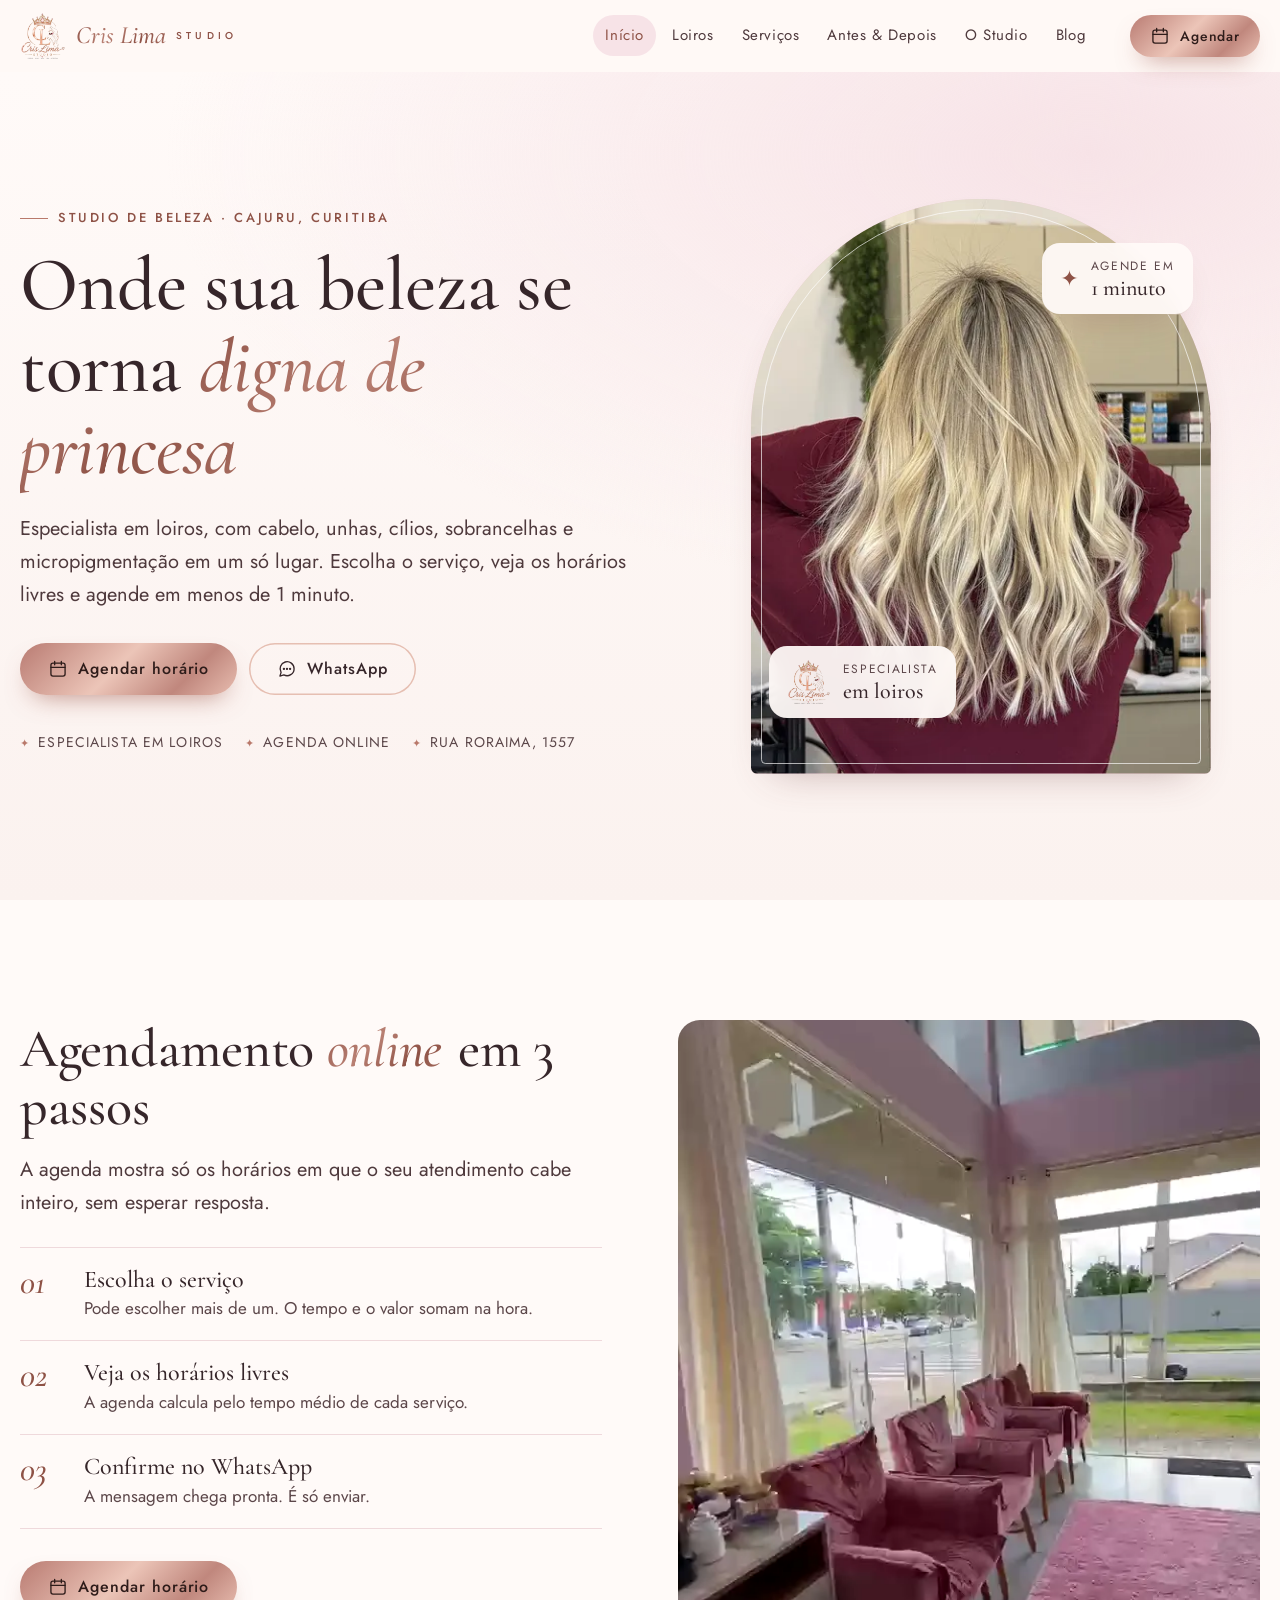
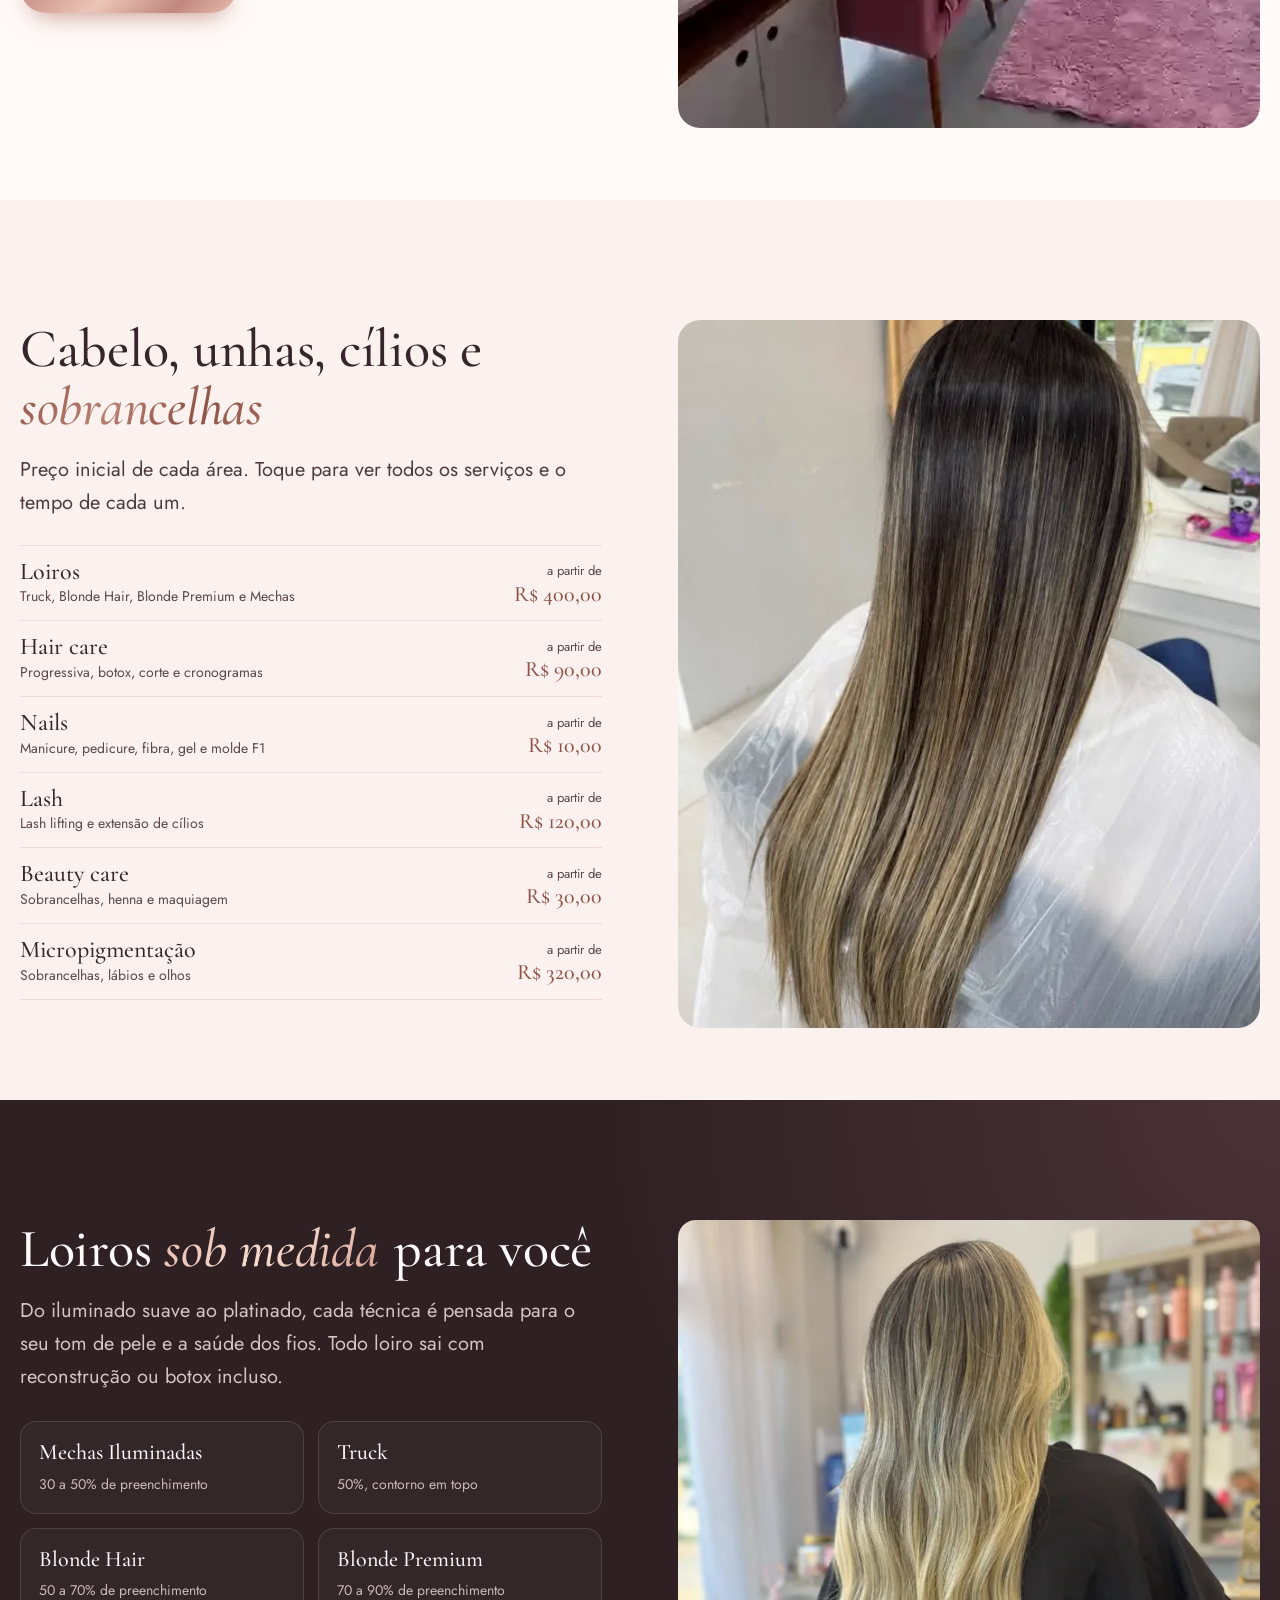
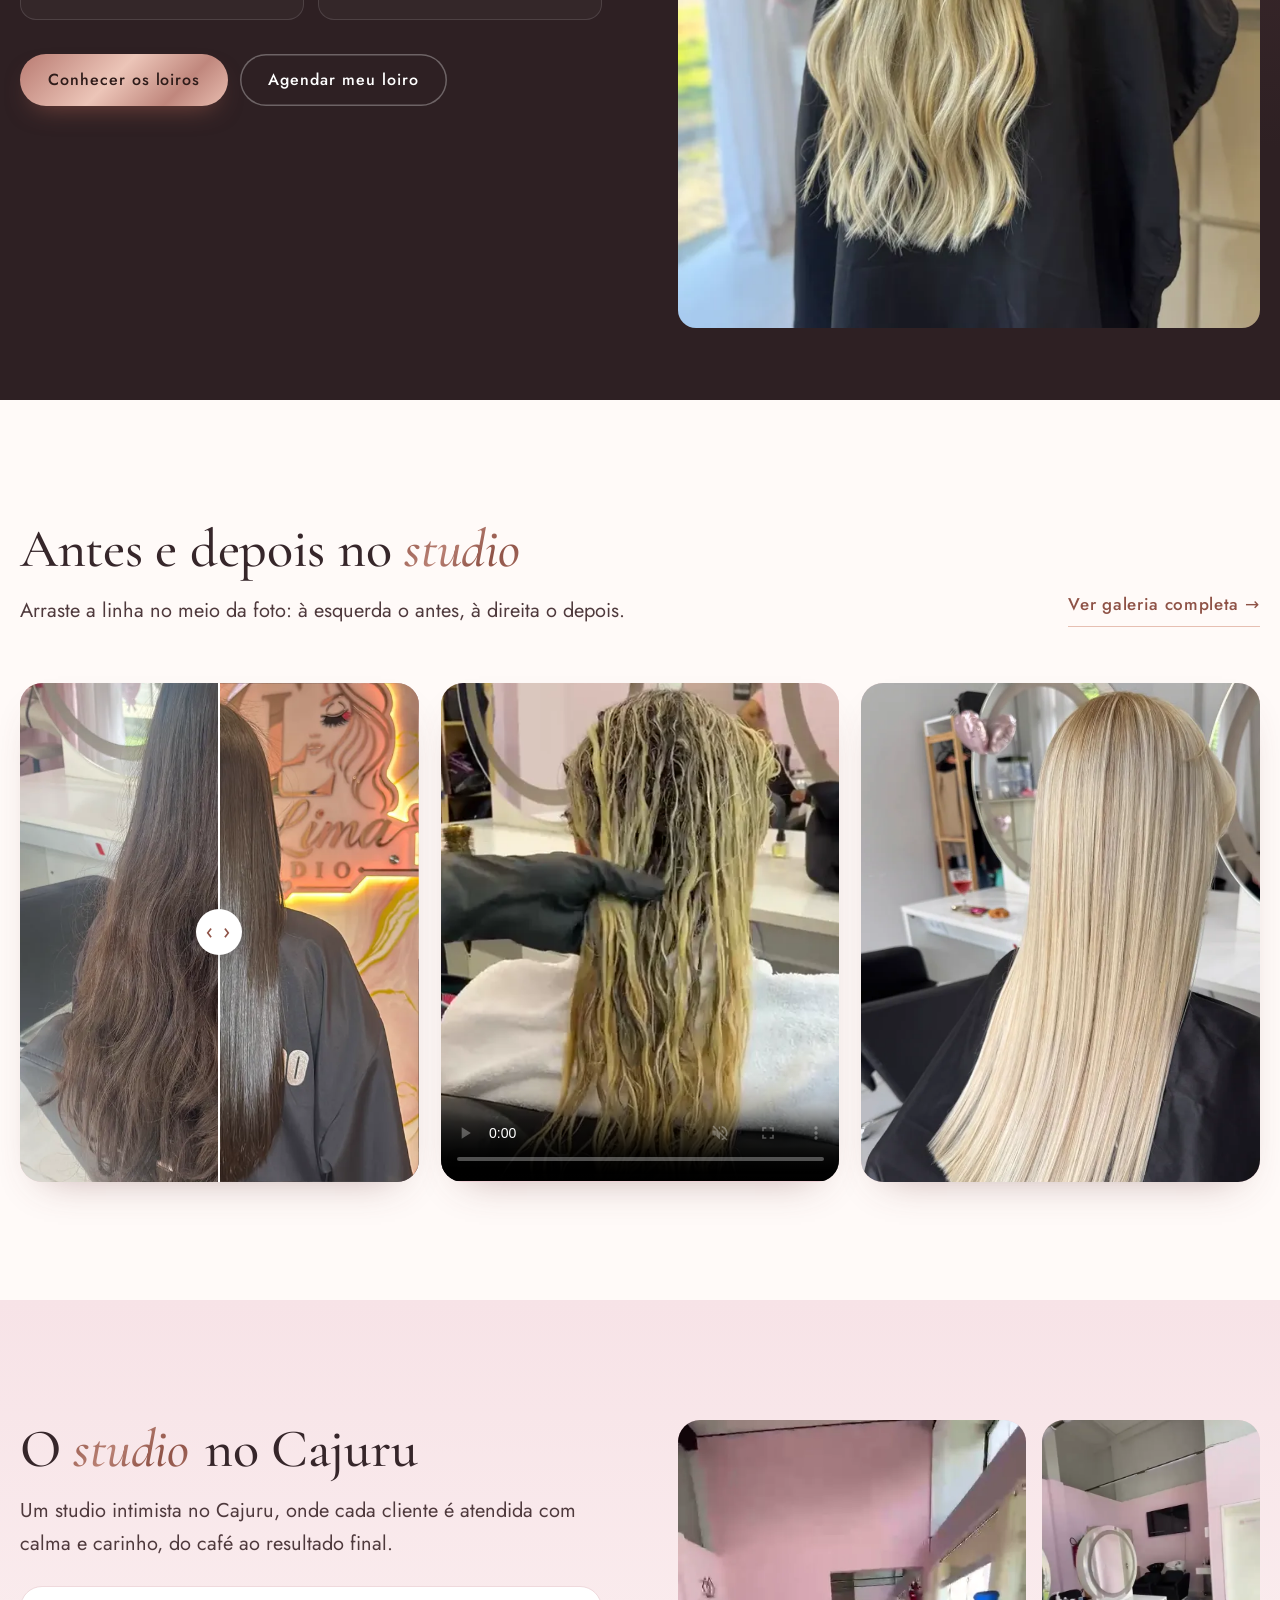
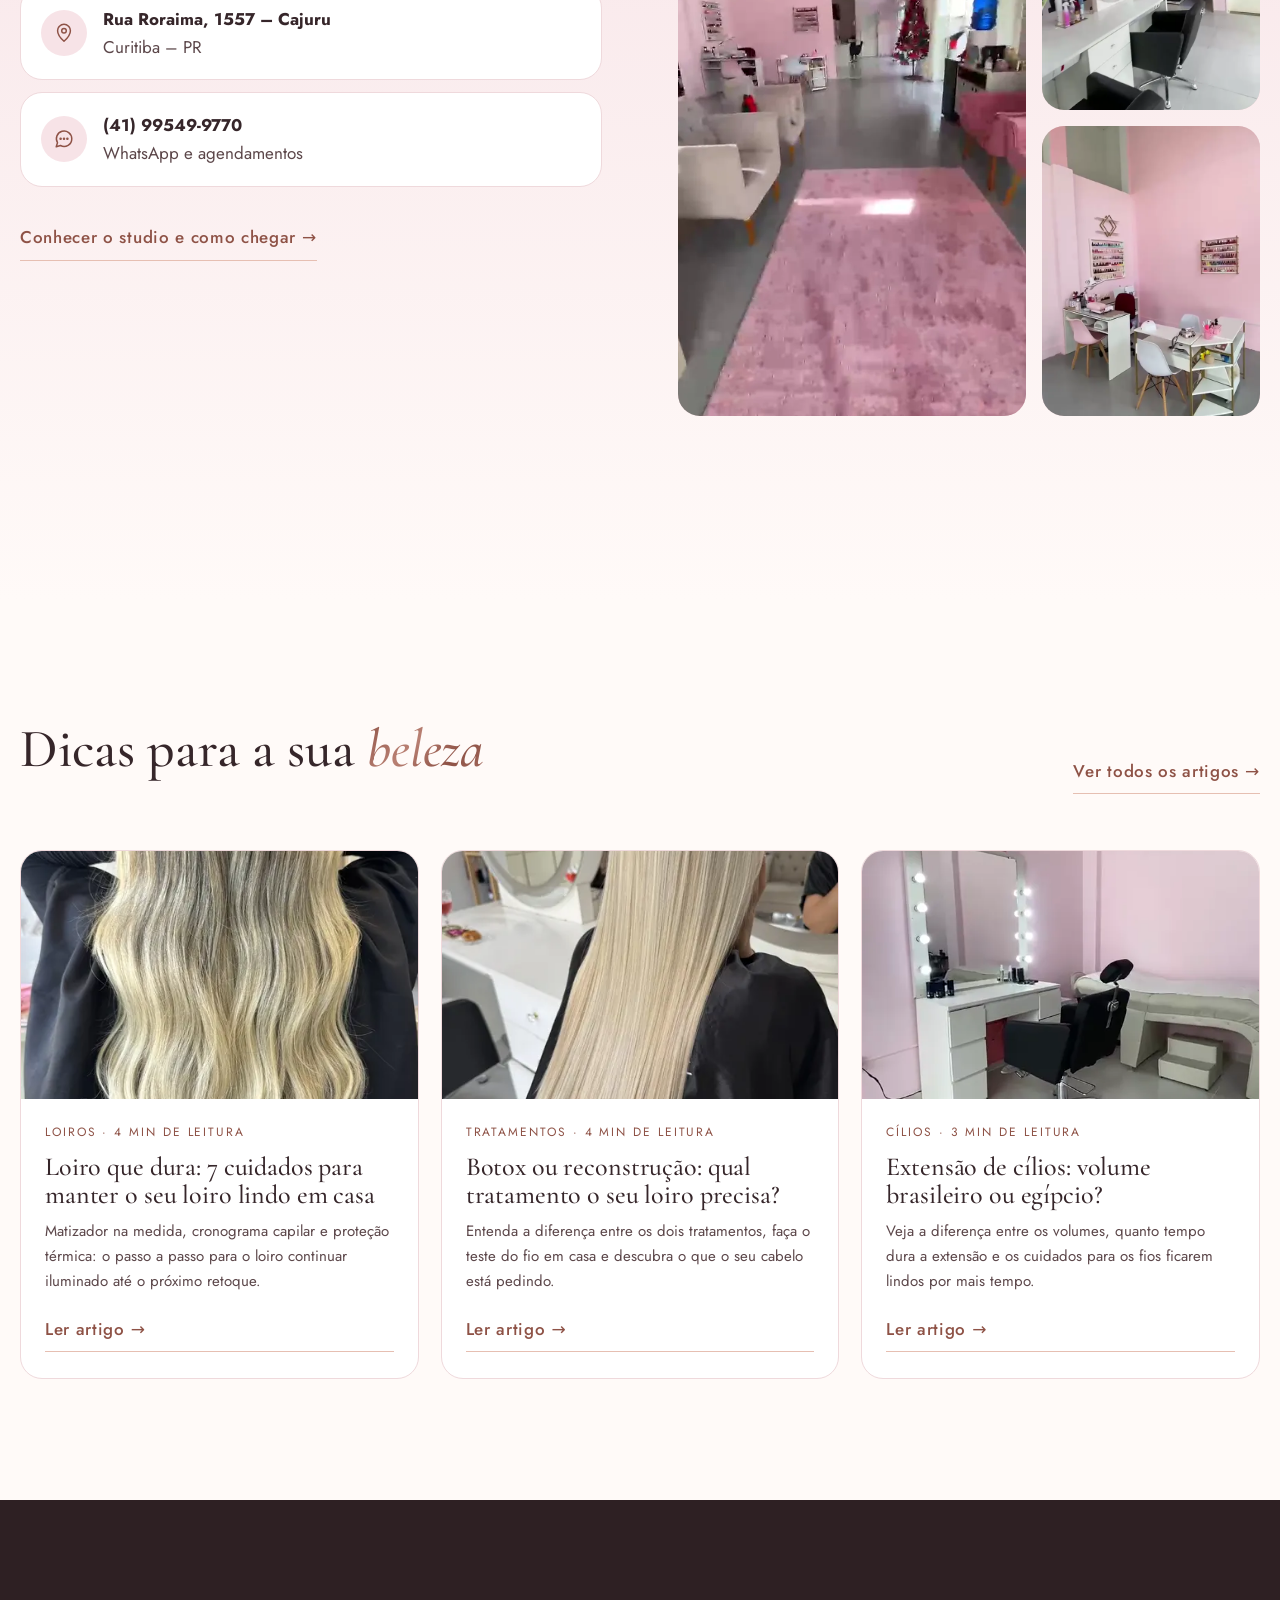
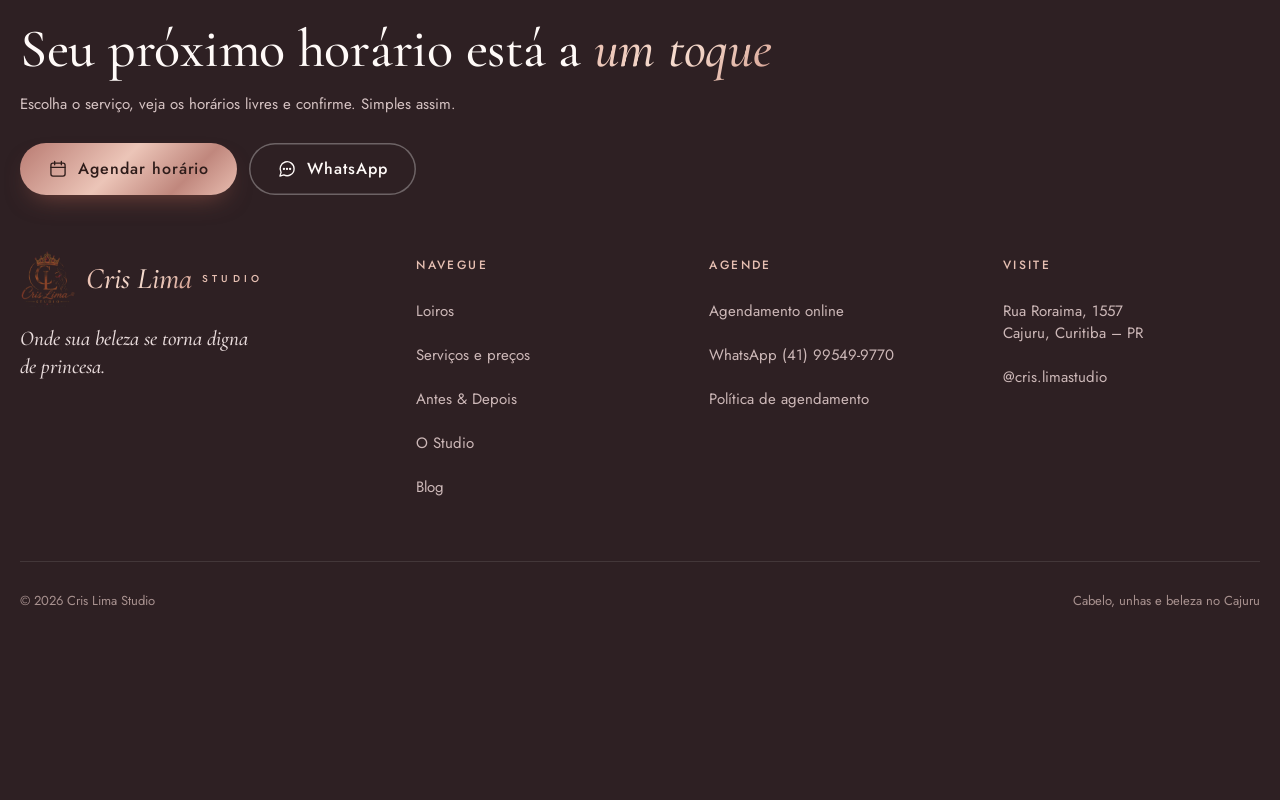
==== commit 5aa4eeb3: "Início em "uma seção por tela" - Cada seção do início ocupa exatamente uma tela no computador e uma " ====
--- a/index.html
+++ b/index.html
@@ -54,7 +54,7 @@
 }
 </script>
 </head>
-<body>
+<body class="home">
 <header class="top nav">
   <a class="sr" href="#conteudo">Pular para o conteúdo</a>
   <div class="wrap">
@@ -100,48 +100,46 @@
   </div>
 </section>
 
-<section class="sec">
-  <div class="wrap">
-    <div class="sec-head" data-reveal>
-      <span class="eyebrow">Agendar ficou fácil</span>
+<!-- tasteskill: place · uma seção por tela (1440x900): hero 1 · agenda 1 · serviços 1 · loiros 1 · antes e depois 1 · studio 1 · blog 1 · fechamento (rodapé) 1 -->
+<section class="sec tela" id="como-agendar">
+  <div class="wrap split">
+    <div>
       <h2>Agendamento <em>online</em> em 3 passos</h2>
-      <p class="lead">Nada de esperar resposta para descobrir se tem horário. A agenda mostra só os horários em que o seu atendimento cabe inteiro.</p>
-    </div>
-    <ol class="steps">
-      <li data-reveal><h3>Escolha o serviço</h3><p>Pode escolher mais de um. O tempo e o valor somam na hora.</p></li>
-      <li data-reveal><h3>Veja os horários livres</h3><p>A agenda calcula pelo tempo médio de cada serviço e mostra o que cabe.</p></li>
-      <li data-reveal><h3>Confirme no WhatsApp</h3><p>A mensagem chega pronta para a gente. É só enviar e pronto.</p></li>
-    </ol>
-    <div class="btns" style="margin-top:36px" data-reveal>
-      <a class="btn btn-dark" href="agendar.html"><svg viewBox="0 0 24 24" fill="none" stroke="currentColor" stroke-width="1.6" stroke-linecap="round" stroke-linejoin="round" aria-hidden="true"><rect x="3.5" y="5" width="17" height="15.5" rx="2.5"/><path d="M3.5 10h17M8 3v4M16 3v4"/></svg> Começar meu agendamento</a>
-    </div>
-  </div>
-</section>
-
-<section class="sec alt">
-  <div class="wrap">
-    <div class="sec-head" data-reveal>
-      <span class="eyebrow">Serviços</span>
+      <p class="lead">A agenda mostra só os horários em que o seu atendimento cabe inteiro, sem esperar resposta.</p>
+      <ol class="passos">
+        <li><b>Escolha o serviço</b><span>Pode escolher mais de um. O tempo e o valor somam na hora.</span></li>
+        <li><b>Veja os horários livres</b><span>A agenda calcula pelo tempo médio de cada serviço.</span></li>
+        <li><b>Confirme no WhatsApp</b><span>A mensagem chega pronta. É só enviar.</span></li>
+      </ol>
+      <div class="btns"><a class="btn btn-gold" href="agendar.html"><svg viewBox="0 0 24 24" fill="none" stroke="currentColor" stroke-width="1.6" stroke-linecap="round" stroke-linejoin="round" aria-hidden="true"><rect x="3.5" y="5" width="17" height="15.5" rx="2.5"/><path d="M3.5 10h17M8 3v4M16 3v4"/></svg> Agendar horário</a></div>
+    </div>
+    <figure class="tela-foto"><img src="img/studio-espera.webp" alt="Sala de espera do studio, com poltronas rosa junto à janela" width="576" height="1024" loading="lazy" decoding="async"></figure>
+  </div>
+</section>
+
+<section class="sec alt tela" id="servicos">
+  <div class="wrap split">
+    <div>
       <h2>Cabelo, unhas, cílios e <em>sobrancelhas</em></h2>
-      <p class="lead">Preços claros e tempo médio de cada atendimento. Toque em uma categoria para ver tudo.</p>
-    </div>
-    <div class="cards">
-      <a class="card feat" href="loiros.html" data-reveal><span class="tag">Especialidade</span><span class="num">01</span><h3>Loiros</h3><p>Truck, Blonde Hair, Blonde Premium e Mechas Iluminadas, sempre com reconstrução ou botox.</p><span class="from">a partir de <b data-from="loiros">R$ 400,00</b></span></a>
-      <a class="card" href="servicos.html#hair" data-reveal><span class="num">02</span><h3>Hair care</h3><p>Progressiva, botox, corte, escova, tonalização e cronogramas capilares.</p><span class="from">a partir de <b data-from="hair">R$ 90,00</b></span></a>
-      <a class="card" href="servicos.html#nails" data-reveal><span class="num">03</span><h3>Nails</h3><p>Manicure, pedicure, fibra de vidro, gel na tips, molde F1 e nail art.</p><span class="from">a partir de <b data-from="nails">R$ 10,00</b></span></a>
-      <a class="card" href="servicos.html#lash" data-reveal><span class="num">04</span><h3>Lash</h3><p>Lash lifting e extensão de cílios nos volumes brasileiro e egípcio.</p><span class="from">a partir de <b data-from="lash">R$ 120,00</b></span></a>
-      <a class="card" href="servicos.html#beauty" data-reveal><span class="num">05</span><h3>Beauty care</h3><p>Design de sobrancelhas, henna, brow lamination e maquiagem.</p><span class="from">a partir de <b data-from="beauty">R$ 30,00</b></span></a>
-      <a class="card" href="servicos.html#micro" data-reveal><span class="num">06</span><h3>Micropigmentação</h3><p>Sobrancelhas fio a fio, lábios e olhos com acabamento natural.</p><span class="from">a partir de <b data-from="micro">R$ 320,00</b></span></a>
-    </div>
-  </div>
-</section>
-
-<section class="sec dark">
-  <div class="wrap split">
-    <div data-reveal>
-      <span class="eyebrow">Nossa especialidade</span>
+      <p class="lead">Preço inicial de cada área. Toque para ver todos os serviços e o tempo de cada um.</p>
+      <ul class="svc-list">
+        <li><a href="loiros.html"><span><b>Loiros</b><small>Truck, Blonde Hair, Blonde Premium e Mechas</small></span><em>a partir de <b data-from="loiros">R$ 400,00</b></em></a></li>
+        <li><a href="servicos.html#hair"><span><b>Hair care</b><small>Progressiva, botox, corte e cronogramas</small></span><em>a partir de <b data-from="hair">R$ 90,00</b></em></a></li>
+        <li><a href="servicos.html#nails"><span><b>Nails</b><small>Manicure, pedicure, fibra, gel e molde F1</small></span><em>a partir de <b data-from="nails">R$ 10,00</b></em></a></li>
+        <li><a href="servicos.html#lash"><span><b>Lash</b><small>Lash lifting e extensão de cílios</small></span><em>a partir de <b data-from="lash">R$ 120,00</b></em></a></li>
+        <li><a href="servicos.html#beauty"><span><b>Beauty care</b><small>Sobrancelhas, henna e maquiagem</small></span><em>a partir de <b data-from="beauty">R$ 30,00</b></em></a></li>
+        <li><a href="servicos.html#micro"><span><b>Micropigmentação</b><small>Sobrancelhas, lábios e olhos</small></span><em>a partir de <b data-from="micro">R$ 320,00</b></em></a></li>
+      </ul>
+    </div>
+    <figure class="tela-foto"><img src="img/trabalho-05.webp" alt="Cabelo castanho liso com mechas iluminadas, de costas" width="645" height="860" loading="lazy" decoding="async"></figure>
+  </div>
+</section>
+
+<section class="sec dark tela" id="loiros">
+  <div class="wrap split">
+    <div>
       <h2>Loiros <em>sob medida</em> para você</h2>
-      <p class="lead">Do iluminado suave ao platinado, cada técnica é pensada para o seu tom de pele, o seu estilo e a saúde dos fios. E todo loiro sai daqui com reconstrução ou botox incluso.</p>
+      <p class="lead">Do iluminado suave ao platinado, cada técnica é pensada para o seu tom de pele e a saúde dos fios. Todo loiro sai com reconstrução ou botox incluso.</p>
       <ul class="techs">
         <li><b>Mechas Iluminadas</b><span>30 a 50% de preenchimento</span></li>
         <li><b>Truck</b><span>50%, contorno em topo</span></li>
@@ -153,19 +151,21 @@
         <a class="btn btn-line" style="color:#fff;box-shadow:inset 0 0 0 1.5px rgba(255,255,255,.3)" href="agendar.html?s=blonde-hair-rec">Agendar meu loiro</a>
       </div>
     </div>
-    <div class="photo-stack" data-reveal>
+    <div class="photo-stack">
       <figure><img src="img/trabalho-03.webp" alt="Loiro iluminado ondulado, de costas" width="720" height="960" loading="lazy" decoding="async"></figure>
       <figure><img src="img/trabalho-07.webp" alt="Loiro bege liso, de costas" width="645" height="860" loading="lazy" decoding="async"></figure>
     </div>
   </div>
 </section>
 
-<section class="sec">
-  <div class="wrap">
-    <div class="sec-head" data-reveal>
-      <span class="eyebrow">Antes &amp; Depois</span>
-      <h2>Antes e depois no <em>studio</em></h2>
-      <p class="lead">Arraste a linha no meio da foto: à esquerda o antes, à direita o depois. Ao lado, a transformação de um loiro em vídeo.</p>
+<section class="sec tela" id="antes-e-depois">
+  <div class="wrap">
+    <div class="sec-head row">
+      <div>
+        <h2>Antes e depois no <em>studio</em></h2>
+        <p class="lead">Arraste a linha no meio da foto: à esquerda o antes, à direita o depois.</p>
+      </div>
+      <a class="link" href="galeria.html">Ver galeria completa</a>
     </div>
     <div class="ba-grid">
       <figure class="ba-item" data-reveal>
@@ -181,21 +181,14 @@
           <video src="video/loiro.mp4" poster="img/poster-loiro.webp" muted loop playsinline preload="none" data-auto aria-label="Vídeo da transformação de um loiro no studio"></video>
         </div>
       </figure>
-      <figure class="ba-item" data-reveal><div class="ba"><img src="img/trabalho-02.webp" alt="Loiro platinado liso, de costas" width="720" height="960" loading="lazy" decoding="async"></div></figure>
-    </div>
-    <div class="btns" style="margin-top:36px" data-reveal><a class="btn btn-line" href="galeria.html">Ver galeria completa</a></div>
-  </div>
-</section>
-
-<section class="sec blush">
-  <div class="wrap split">
-    <div class="space-grid three" data-reveal>
-      <figure class="sp"><img src="img/studio-recepcao.webp" alt="Recepção do Cris Lima Studio" width="576" height="1024" loading="lazy" decoding="async"></figure>
-      <figure class="sp"><img src="img/studio-espera.webp" alt="Sala de espera do Cris Lima Studio" width="576" height="1024" loading="lazy" decoding="async"></figure>
-      <figure class="sp"><img src="img/studio-unhas.webp" alt="Espaço de unhas do Cris Lima Studio" width="576" height="1024" loading="lazy" decoding="async"></figure>
-    </div>
-    <div data-reveal>
-      <span class="eyebrow">O Studio</span>
+      <figure class="ba-item"><div class="ba"><img src="img/trabalho-02.webp" alt="Loiro platinado liso, de costas" width="720" height="960" loading="lazy" decoding="async"></div></figure>
+    </div>
+  </div>
+</section>
+
+<section class="sec blush tela" id="o-studio">
+  <div class="wrap split">
+    <div>
       <h2>O <em>studio</em> no Cajuru</h2>
       <p class="lead">Um studio intimista no Cajuru, onde cada cliente é atendida com calma e carinho, do café ao resultado final.</p>
       <div class="info-grid" style="grid-template-columns:1fr;gap:12px;margin:26px 0 30px">
@@ -204,48 +197,49 @@
       </div>
       <a class="link" href="studio.html">Conhecer o studio e como chegar</a>
     </div>
-  </div>
-</section>
-
-<section class="sec">
-  <div class="wrap">
-    <div class="sec-head" data-reveal style="display:flex;flex-wrap:wrap;align-items:flex-end;justify-content:space-between;gap:16px">
-      <div><span class="eyebrow">Blog</span><h2>Dicas para a sua <em>beleza</em></h2></div>
+    <div class="space-grid three">
+      <figure class="sp"><img src="img/studio-recepcao.webp" alt="Recepção do Cris Lima Studio" width="576" height="1024" loading="lazy" decoding="async"></figure>
+      <figure class="sp"><img src="img/studio-cabelo.webp" alt="Bancadas de cabelo do Cris Lima Studio" width="576" height="1024" loading="lazy" decoding="async"></figure>
+      <figure class="sp"><img src="img/studio-unhas.webp" alt="Espaço de unhas do Cris Lima Studio" width="576" height="1024" loading="lazy" decoding="async"></figure>
+    </div>
+  </div>
+</section>
+
+<section class="sec tela" id="blog">
+  <div class="wrap">
+    <div class="sec-head row">
+      <h2>Dicas para a sua <em>beleza</em></h2>
       <a class="link" href="blog.html">Ver todos os artigos</a>
     </div>
     <div class="posts">
       <a class="post-card" href="blog/cuidados-com-loiro.html" data-reveal>
-        <div class="thumb"><img src="img/loiros-blonde-hair.webp" alt="Cabelo loiro ondulado com raiz esfumada" width="480" height="640" loading="lazy" decoding="async"></div>
+        <div class="thumb"><img src="img/loiros-blonde-hair.webp" alt="Cabelo loiro ondulado com raiz esfumada" width="480" height="640" decoding="async"></div>
         <div class="body"><span class="cat">Loiros · 4 min de leitura</span><h3>Loiro que dura: 7 cuidados para manter o seu loiro lindo em casa</h3><p>Matizador na medida, cronograma capilar e proteção térmica: o passo a passo para o loiro continuar iluminado até o próximo retoque.</p><span class="link">Ler artigo</span></div>
       </a>
       <a class="post-card" href="blog/botox-ou-reconstrucao.html" data-reveal>
-        <div class="thumb"><img src="img/loiros-blonde-premium.webp" alt="Cabelo loiro platinado liso" width="480" height="640" loading="lazy" decoding="async"></div>
+        <div class="thumb"><img src="img/loiros-blonde-premium.webp" alt="Cabelo loiro platinado liso" width="480" height="640" decoding="async"></div>
         <div class="body"><span class="cat">Tratamentos · 4 min de leitura</span><h3>Botox ou reconstrução: qual tratamento o seu loiro precisa?</h3><p>Entenda a diferença entre os dois tratamentos, faça o teste do fio em casa e descubra o que o seu cabelo está pedindo.</p><span class="link">Ler artigo</span></div>
       </a>
       <a class="post-card" href="blog/extensao-de-cilios.html" data-reveal>
-        <div class="thumb"><img src="img/studio-beleza.webp" alt="Sala de beleza do studio, com maca e espelho de maquiagem" width="480" height="640" loading="lazy" decoding="async"></div>
+        <div class="thumb"><img src="img/studio-beleza.webp" alt="Sala de beleza do studio, com maca e espelho de maquiagem" width="480" height="640" decoding="async"></div>
         <div class="body"><span class="cat">Cílios · 3 min de leitura</span><h3>Extensão de cílios: volume brasileiro ou egípcio?</h3><p>Veja a diferença entre os volumes, quanto tempo dura a extensão e os cuidados para os fios ficarem lindos por mais tempo.</p><span class="link">Ler artigo</span></div>
       </a>
     </div>
   </div>
 </section>
-
-<section class="sec">
-  <div class="wrap">
-    <div class="cta" data-reveal>
+</main>
+<footer class="foot closing">
+  <div class="wrap">
+    <div class="close">
       <h2>Seu próximo horário está a <em>um toque</em></h2>
       <p>Escolha o serviço, veja os horários livres e confirme. Simples assim.</p>
       <div class="btns">
         <a class="btn btn-gold" href="agendar.html"><svg viewBox="0 0 24 24" fill="none" stroke="currentColor" stroke-width="1.6" stroke-linecap="round" stroke-linejoin="round" aria-hidden="true"><rect x="3.5" y="5" width="17" height="15.5" rx="2.5"/><path d="M3.5 10h17M8 3v4M16 3v4"/></svg> Agendar horário</a>
-        <a class="btn btn-line" href="https://wa.me/5541995499770?text=Ol%C3%A1!%20Quero%20agendar%20um%20hor%C3%A1rio%20no%20Cris%20Lima%20Studio." target="_blank" rel="noopener"><svg viewBox="0 0 24 24" fill="none" stroke="currentColor" stroke-width="1.6" stroke-linecap="round" stroke-linejoin="round" aria-hidden="true"><path d="M20.5 11.6a8.4 8.4 0 0 1-12.3 7.5L3.5 20.5l1.4-4.5A8.4 8.4 0 1 1 20.5 11.6z"/><circle cx="8.3" cy="11.8" r=".6" fill="currentColor"/><circle cx="12" cy="11.8" r=".6" fill="currentColor"/><circle cx="15.7" cy="11.8" r=".6" fill="currentColor"/></svg> Falar no WhatsApp</a>
-      </div>
-    </div>
-  </div>
-</section>
-</main>
-<footer class="foot closing">
-  <div class="wrap">
-    <div>
+        <a class="btn btn-line" href="https://wa.me/5541995499770?text=Ol%C3%A1!%20Quero%20agendar%20um%20hor%C3%A1rio%20no%20Cris%20Lima%20Studio." target="_blank" rel="noopener"><svg viewBox="0 0 24 24" fill="none" stroke="currentColor" stroke-width="1.6" stroke-linecap="round" stroke-linejoin="round" aria-hidden="true"><path d="M20.5 11.6a8.4 8.4 0 0 1-12.3 7.5L3.5 20.5l1.4-4.5A8.4 8.4 0 1 1 20.5 11.6z"/><circle cx="8.3" cy="11.8" r=".6" fill="currentColor"/><circle cx="12" cy="11.8" r=".6" fill="currentColor"/><circle cx="15.7" cy="11.8" r=".6" fill="currentColor"/></svg> WhatsApp</a>
+      </div>
+    </div>
+    <div class="foot-grid">
+      <div>
       <a class="brand" href="index.html"><img src="img/logo.webp" alt="" width="56" height="56" loading="lazy"><span><b>Cris Lima</b><small>STUDIO</small></span></a>
       <p class="tagline">Onde sua beleza se torna digna de princesa.</p>
     </div>
@@ -275,6 +269,7 @@
       </ul>
     </div>
     <div class="legal"><span>© <span data-year>2026</span> Cris Lima Studio</span><span>Cabelo, unhas e beleza no Cajuru</span></div>
+    </div>
   </div>
 </footer>
 <div class="mbar">
--- a/css/style.css
+++ b/css/style.css
@@ -481,3 +481,121 @@
   .hero .arch::after{border-radius:16px}
   .hero .badge{display:none}
 }
+
+/* =====================================================================
+   Início: uma seção por tela (taste-skill, layout-v4 seção 2)
+   Cada seção tem a altura exata de 1 tela no computador (--h) e cresce
+   no celular (--hm telas no mínimo). O topo fixo cobre o começo de cada
+   seção, por isso o respiro de cima (--padt) é maior.
+   ===================================================================== */
+.home{--padt:120px;--padb:72px;--bar:0px}
+html:has(body.home){scroll-padding-top:0}
+.home main > section.sec,.home footer.closing{height:calc(var(--h,1) * 100svh);padding:var(--padt) 0 calc(var(--padb) + var(--bar))}
+.home main > section.sec > .wrap,.home footer.closing > .wrap{position:relative;z-index:1}
+.home .split{align-items:start}
+.home .sec-head.row{display:flex;flex-wrap:wrap;align-items:flex-end;justify-content:space-between;gap:16px 32px}
+.home .sec-head.row .lead{margin-bottom:0}
+.home .tela-foto{margin:0;border-radius:var(--r);overflow:hidden;background:var(--blush-2);height:calc(100svh - var(--padt) - var(--padb));max-height:760px}
+.home .tela-foto img{width:100%;height:100%;object-fit:cover}
+.home .space-grid .sp{--ar:3/4}
+.home .space-grid .sp:first-child{--ar:auto}
+
+/* 3 passos */
+.passos{list-style:none;counter-reset:ps;margin:28px 0 32px;padding:0}
+.passos li{counter-increment:ps;display:grid;grid-template-columns:56px 1fr;column-gap:8px;padding:18px 0;border-top:1px solid var(--line)}
+.passos li:last-child{border-bottom:1px solid var(--line)}
+.passos li::before{content:"0" counter(ps);grid-row:span 2;font:italic 500 34px/1 var(--serif);color:var(--gold-d)}
+.passos b{font:500 24px/1.2 var(--serif)}
+.passos span{color:var(--mute)}
+
+/* serviços em lista */
+.svc-list{list-style:none;margin:26px 0 0;padding:0}
+.svc-list li{border-top:1px solid var(--line)}
+.svc-list li:last-child{border-bottom:1px solid var(--line)}
+.svc-list a{display:flex;align-items:center;justify-content:space-between;gap:16px;min-height:64px;padding:12px 0;text-decoration:none;color:var(--ink)}
+.svc-list a > span b{display:block;font:500 24px/1.15 var(--serif);transition:color .15s}
+.svc-list a > span small{display:block;font-size:14px;color:var(--mute)}
+.svc-list em{font-style:normal;font-size:13px;color:var(--mute);text-align:right;white-space:nowrap}
+.svc-list em b{display:block;font:500 22px/1.1 var(--serif);color:var(--gold-d)}
+@media (hover:hover) and (pointer:fine){.svc-list a:hover > span b{color:var(--gold-d)}}
+
+/* fechamento: chamada final + links numa tela */
+.home .foot.closing > .wrap{display:flex;flex-direction:column;gap:56px}
+.home .foot-grid{display:grid;grid-template-columns:1.4fr 1fr 1fr 1fr;gap:36px}
+.home .close h2{color:var(--ivory);margin-bottom:14px}
+.home .close h2 em{background:linear-gradient(135deg,#e7b9aa,#f6dccf 50%,#d59e8f);-webkit-background-clip:text;background-clip:text}
+.home .close p{color:#d6c3c3;max-width:52ch;margin:0 0 26px}
+.home .close .btn-line{color:var(--ivory);box-shadow:inset 0 0 0 1.5px rgba(255,255,255,.3)}
+
+/* tablet: a seção cresce em vez de sobrepor */
+@media (min-width:640px) and (max-width:1023px){
+  .home main > section.sec,.home footer.closing{height:auto;min-height:calc(var(--h,1) * 100svh)}
+  .home .tela-foto{height:auto;max-height:none;aspect-ratio:4/3}
+  .home .foot-grid{grid-template-columns:1fr 1fr}
+}
+/* celular: no mínimo --hm telas, crescendo com o conteúdo */
+@media (max-width:639px){
+  .home{--padt:96px;--padb:48px;--bar:68px}
+  .home main > section.sec,.home footer.closing{height:auto;min-height:calc(var(--hm,var(--h,1)) * 100lvh)}
+  .home .tela-foto{height:auto;max-height:none;aspect-ratio:4/5}
+  .home .foot-grid{grid-template-columns:1fr 1fr}
+  .home .foot.closing{padding-bottom:calc(var(--padb) + var(--bar) + env(safe-area-inset-bottom,0px))}
+}
+/* celular: cada seção do início numa tela (ou duas no antes e depois) */
+@media (max-width:639px){
+  .home .hero{padding-bottom:12px}
+  .home .hero .arch{aspect-ratio:16/9}
+  #como-agendar .tela-foto,#servicos .tela-foto,#loiros .techs{display:none}
+  #servicos .svc-list a{min-height:56px;padding:8px 0}
+  #loiros .photo-stack figure{aspect-ratio:1/1}
+  #antes-e-depois{--hm:2}
+  #antes-e-depois .ba{aspect-ratio:6/7}
+  #o-studio .space-grid{order:2;grid-template-columns:repeat(3,1fr)}
+  #o-studio .space-grid .sp,#o-studio .space-grid .sp:first-child{grid-column:auto;grid-row:auto;--ar:3/4;min-height:0}
+  #blog .post-card{flex-direction:row}
+  #blog .post-card .thumb{flex:0 0 112px;aspect-ratio:auto}
+  #blog .post-card .body{padding:14px 16px}
+  #blog .post-card p{display:none}
+  #blog .post-card h3{font-size:21px;margin-bottom:0}
+  .home .foot.closing > .wrap{gap:32px}
+  .home .foot .tagline,.home .foot-grid > div:nth-child(2){display:none}
+  .home .foot-grid > :first-child{grid-column:1/-1}
+}
+@media (max-width:639px){
+  .passos li{padding:14px 0}
+  #blog .sec-head{margin-bottom:18px}
+  #blog .post-card .cat{display:none}
+  .home .close h2{font-size:34px}
+  .home .foot-grid{gap:20px}
+  .home .foot h3{margin:0 0 4px}
+  .home .foot .brand img{width:44px;height:44px}
+  .home .foot .legal{padding-top:16px;margin-top:0}
+  .home .foot .legal > span + span{display:none}
+}
+
+/* início: topo fixo por cima das seções (a tela inteira é a seção) */
+.home .top{position:fixed;left:0;right:0;margin-bottom:0}
+/* loiros: uma foto grande na altura da seção */
+@media (min-width:640px){
+  .home #loiros .photo-stack{grid-template-columns:1fr}
+  .home #loiros .photo-stack figure:nth-child(2){display:none}
+  .home #loiros .photo-stack figure:first-child{aspect-ratio:auto;height:calc(100svh - var(--padt) - var(--padb));max-height:760px}
+}
+@media (max-width:639px){
+  /* agenda e serviços: duas telas no celular, com a foto depois do texto */
+  #como-agendar,#servicos{--hm:2}
+  #como-agendar .tela-foto,#servicos .tela-foto{display:block}
+  #como-agendar .tela-foto{aspect-ratio:9/16}
+  #servicos .tela-foto{order:2;aspect-ratio:2/3}
+  /* blog: miniatura visível e o card inteiro é o link */
+  #blog .post-card .thumb{position:relative;min-height:96px}
+  #blog .post-card .thumb img{position:absolute;inset:0}
+  #blog .post-card .body .link{display:none}
+}
+/* linhas do container: em telas largas o conteúdo encosta nas bordas do .wrap */
+@media (min-width:1320px){.wrap{padding:0}}
+html:has(body.home){scroll-behavior:auto}
+.home .hero .wrap{align-items:start}
+.foot a{transition:none}
+@media (min-width:640px){.home .hero{padding-top:24px;padding-bottom:24px}}
+.home .split h2{margin-bottom:16px}
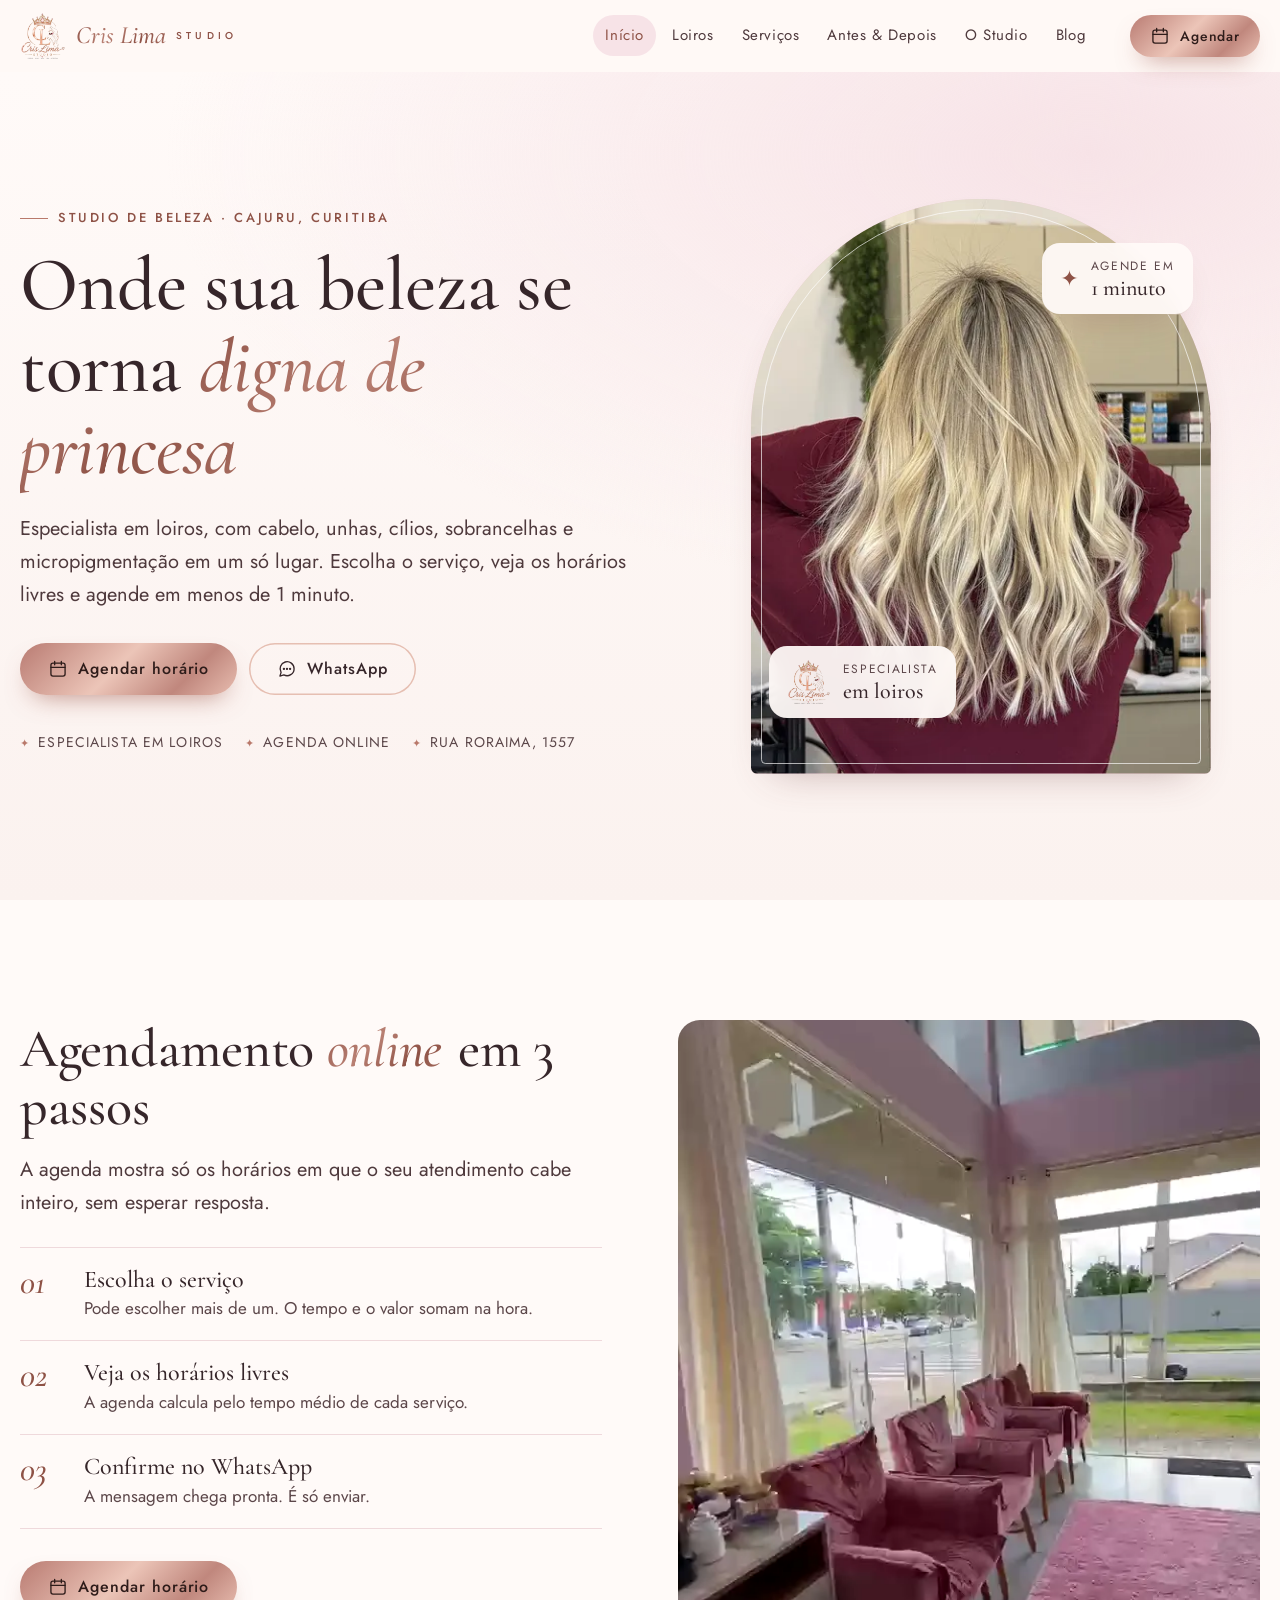
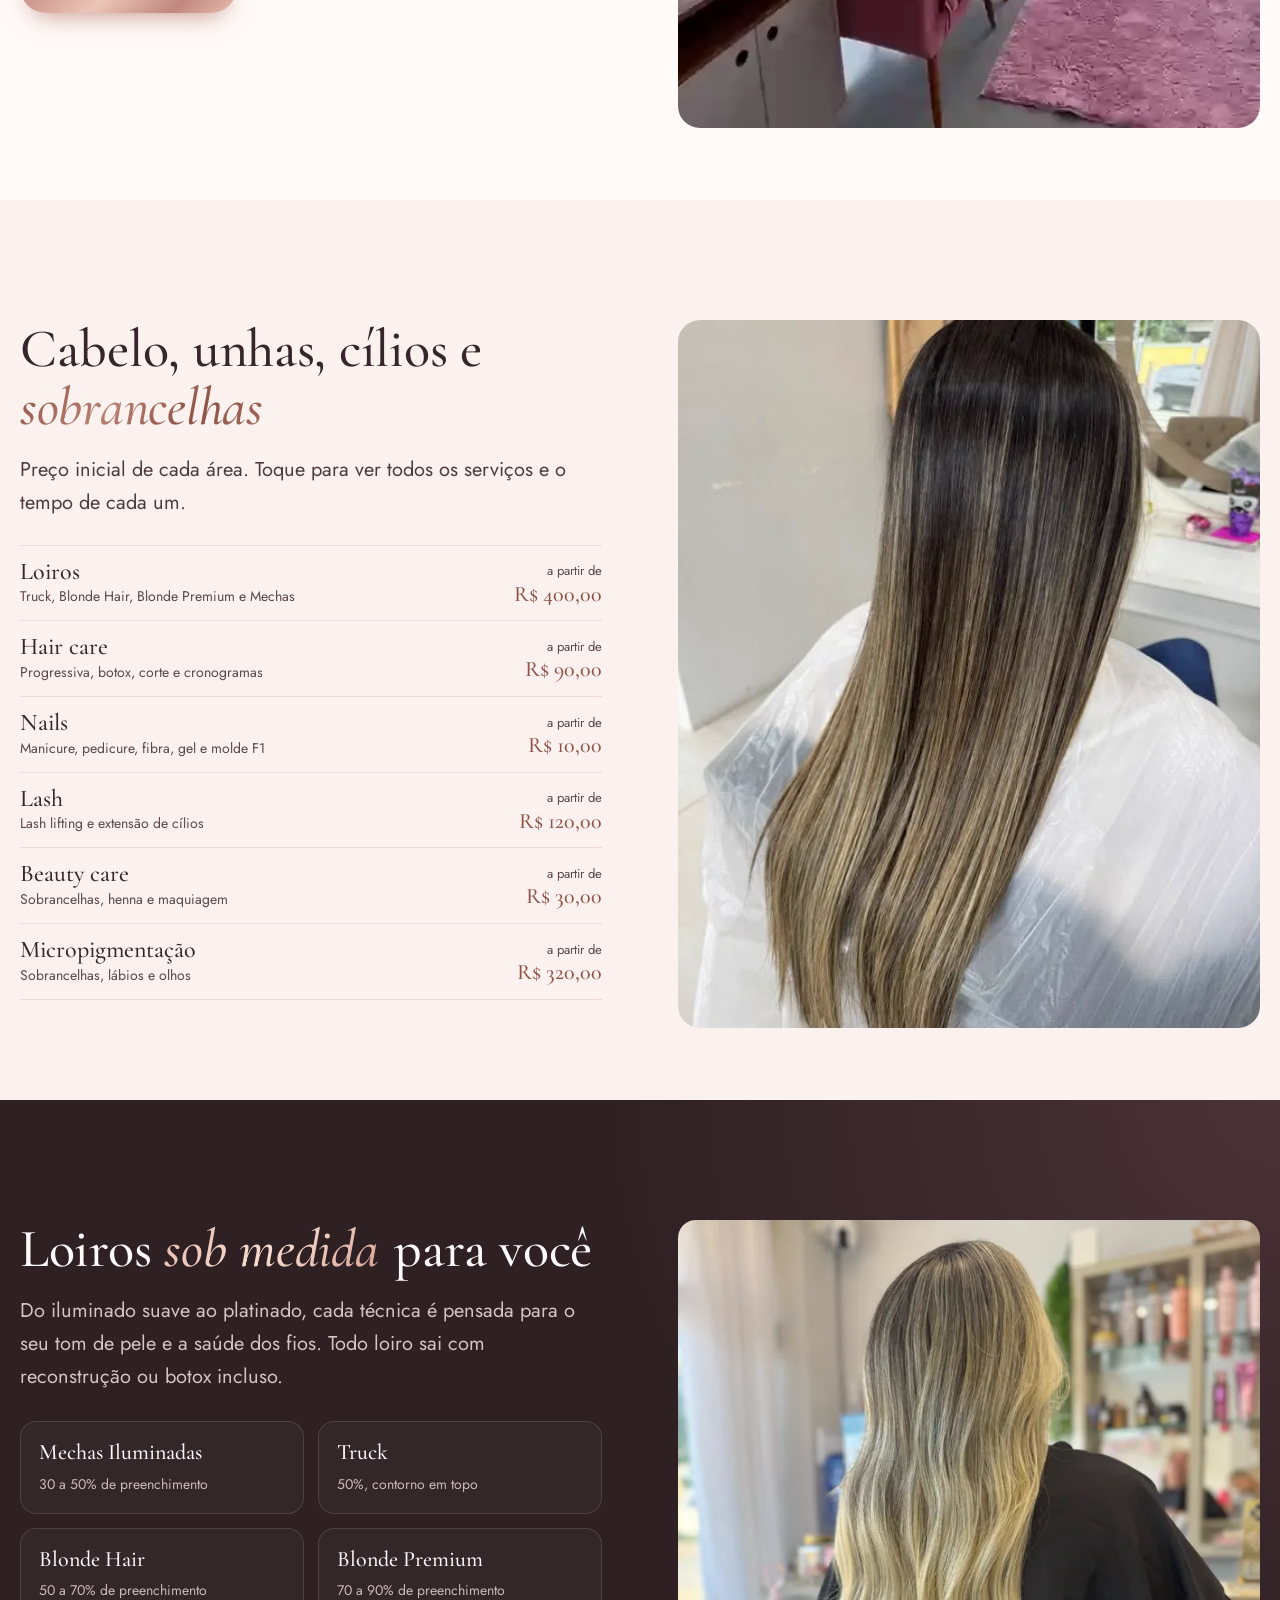
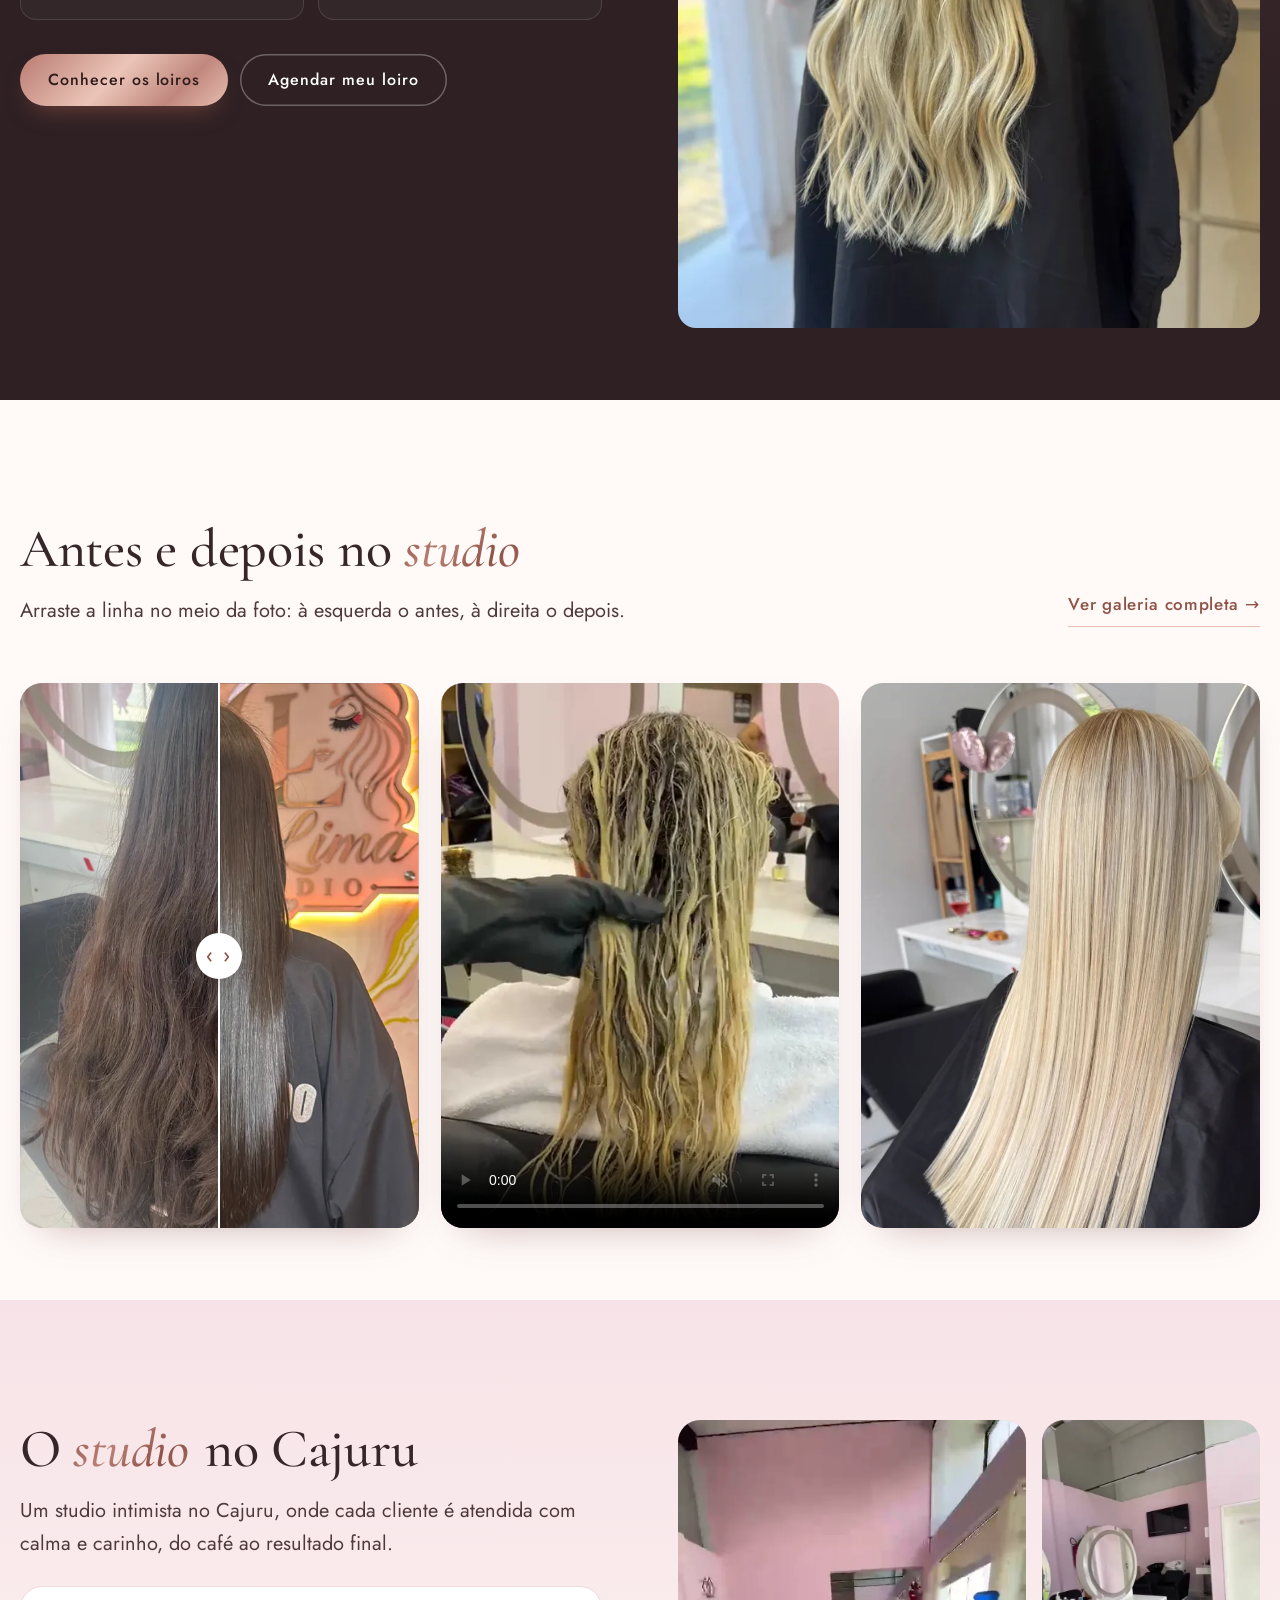
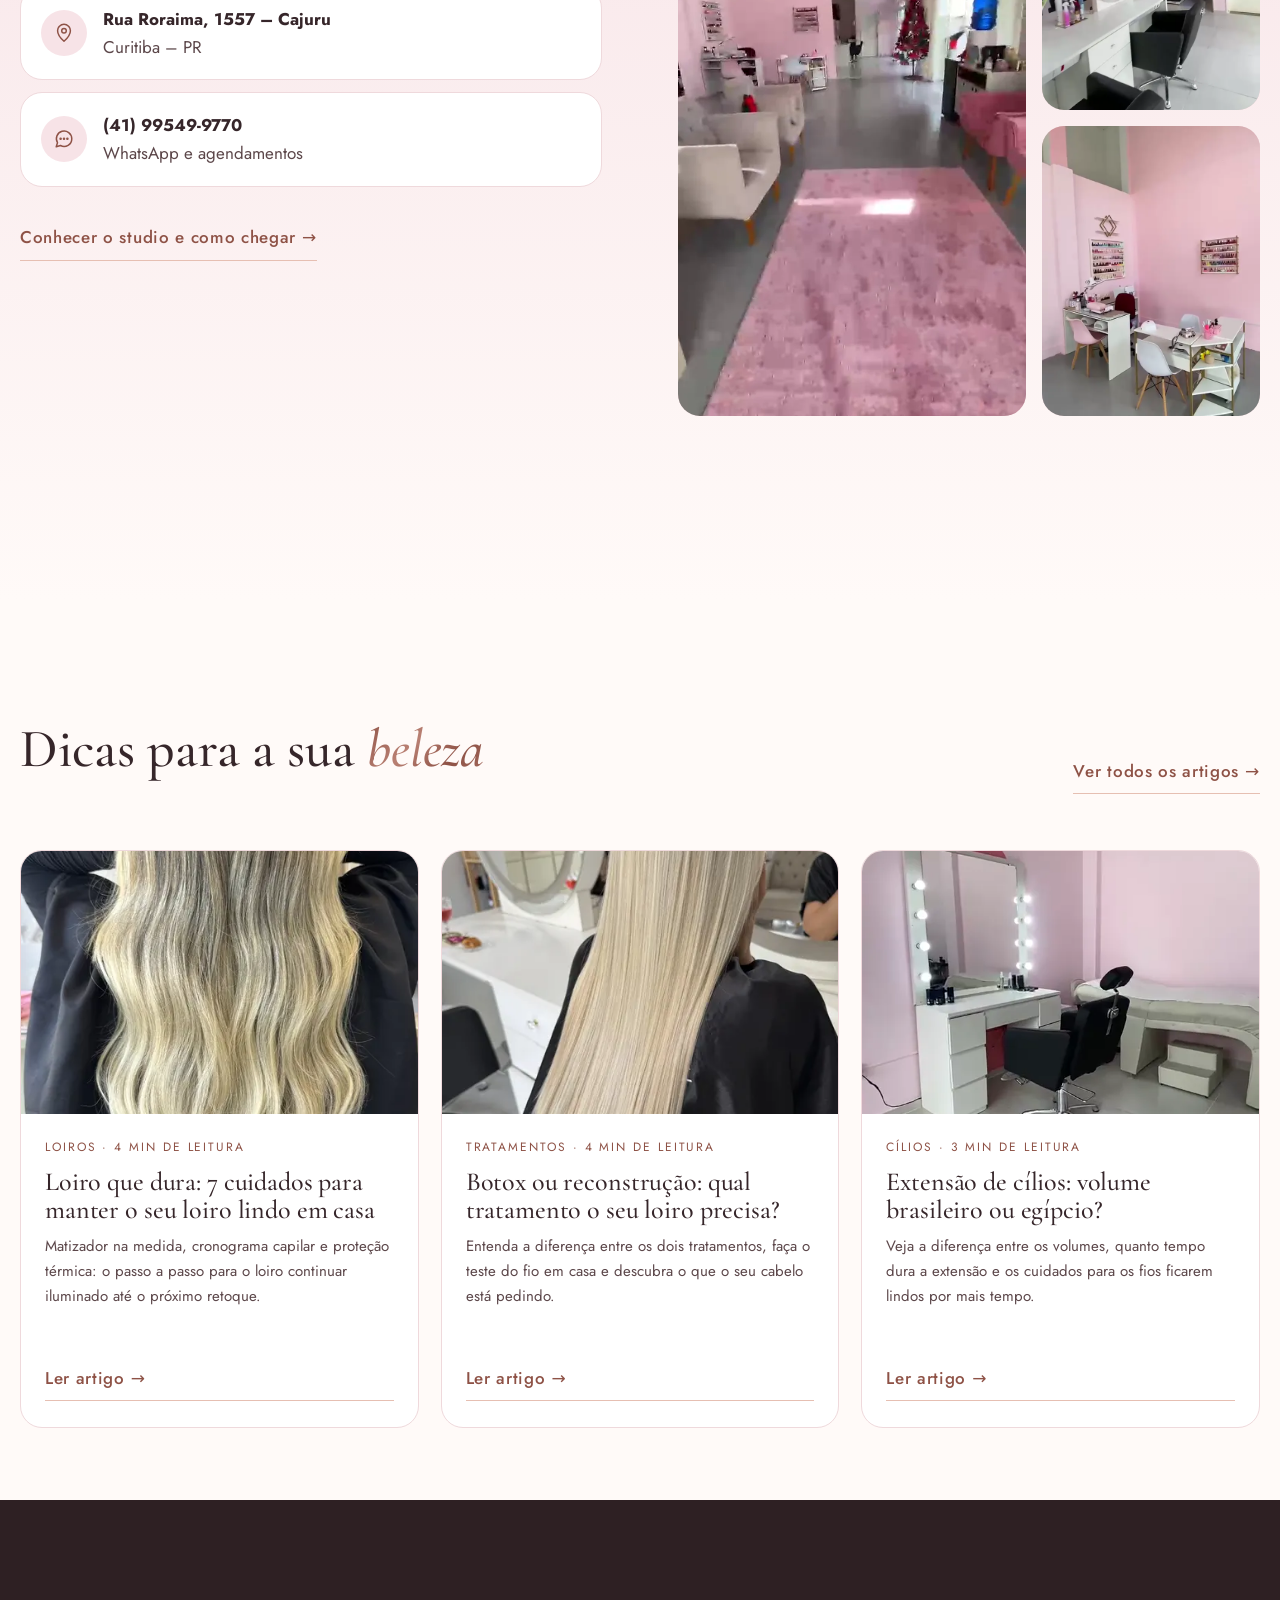
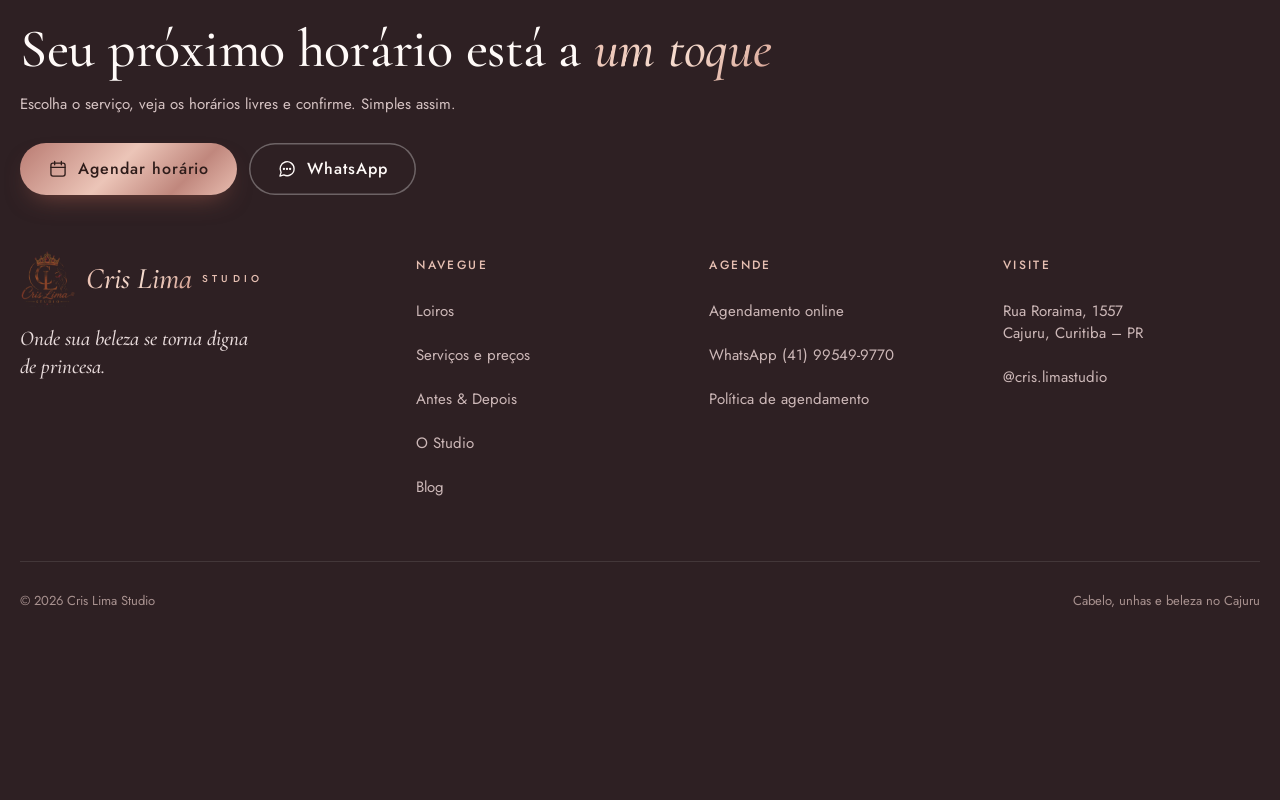
==== commit a4ff77fc: "Todas as páginas em "uma seção por tela" - Loiros, serviços, galeria, studio, agendar, blog, artigos" ====
--- a/index.html
+++ b/index.html
@@ -54,7 +54,7 @@
 }
 </script>
 </head>
-<body class="home">
+<body class="home telas">
 <header class="top nav">
   <a class="sr" href="#conteudo">Pular para o conteúdo</a>
   <div class="wrap">
@@ -69,9 +69,9 @@
       <a href="galeria.html">Antes & Depois</a>
       <a href="studio.html">O Studio</a>
       <a href="blog.html">Blog</a>
-      <a class="btn btn-gold" href="agendar.html"><svg viewBox="0 0 24 24" fill="none" stroke="currentColor" stroke-width="1.6" stroke-linecap="round" stroke-linejoin="round" aria-hidden="true"><rect x="3.5" y="5" width="17" height="15.5" rx="2.5"/><path d="M3.5 10h17M8 3v4M16 3v4"/></svg> Agendar horário</a>
+      <a class="btn btn-gold" href="agendar.html#agenda"><svg viewBox="0 0 24 24" fill="none" stroke="currentColor" stroke-width="1.6" stroke-linecap="round" stroke-linejoin="round" aria-hidden="true"><rect x="3.5" y="5" width="17" height="15.5" rx="2.5"/><path d="M3.5 10h17M8 3v4M16 3v4"/></svg> Agendar horário</a>
     </nav>
-    <a class="btn btn-gold btn-sm btn-agendar" href="agendar.html"><svg viewBox="0 0 24 24" fill="none" stroke="currentColor" stroke-width="1.6" stroke-linecap="round" stroke-linejoin="round" aria-hidden="true"><rect x="3.5" y="5" width="17" height="15.5" rx="2.5"/><path d="M3.5 10h17M8 3v4M16 3v4"/></svg> Agendar</a>
+    <a class="btn btn-gold btn-sm btn-agendar" href="agendar.html#agenda"><svg viewBox="0 0 24 24" fill="none" stroke="currentColor" stroke-width="1.6" stroke-linecap="round" stroke-linejoin="round" aria-hidden="true"><rect x="3.5" y="5" width="17" height="15.5" rx="2.5"/><path d="M3.5 10h17M8 3v4M16 3v4"/></svg> Agendar</a>
     <button class="burger" type="button" aria-label="Abrir menu" aria-expanded="false" aria-controls="menu"><i></i></button>
   </div>
 </header>
@@ -83,7 +83,7 @@
       <h1 class="rise">Onde sua beleza se torna <em>digna de princesa</em></h1>
       <p class="lead rise">Especialista em loiros, com cabelo, unhas, cílios, sobrancelhas e micropigmentação em um só lugar. Escolha o serviço, veja os horários livres e agende em menos de 1 minuto.</p>
       <div class="btns rise">
-        <a class="btn btn-gold" href="agendar.html"><svg viewBox="0 0 24 24" fill="none" stroke="currentColor" stroke-width="1.6" stroke-linecap="round" stroke-linejoin="round" aria-hidden="true"><rect x="3.5" y="5" width="17" height="15.5" rx="2.5"/><path d="M3.5 10h17M8 3v4M16 3v4"/></svg> Agendar horário</a>
+        <a class="btn btn-gold" href="agendar.html#agenda"><svg viewBox="0 0 24 24" fill="none" stroke="currentColor" stroke-width="1.6" stroke-linecap="round" stroke-linejoin="round" aria-hidden="true"><rect x="3.5" y="5" width="17" height="15.5" rx="2.5"/><path d="M3.5 10h17M8 3v4M16 3v4"/></svg> Agendar horário</a>
         <a class="btn btn-line" href="https://wa.me/5541995499770?text=Ol%C3%A1!%20Quero%20agendar%20um%20hor%C3%A1rio%20no%20Cris%20Lima%20Studio." target="_blank" rel="noopener"><svg viewBox="0 0 24 24" fill="none" stroke="currentColor" stroke-width="1.6" stroke-linecap="round" stroke-linejoin="round" aria-hidden="true"><path d="M20.5 11.6a8.4 8.4 0 0 1-12.3 7.5L3.5 20.5l1.4-4.5A8.4 8.4 0 1 1 20.5 11.6z"/><circle cx="8.3" cy="11.8" r=".6" fill="currentColor"/><circle cx="12" cy="11.8" r=".6" fill="currentColor"/><circle cx="15.7" cy="11.8" r=".6" fill="currentColor"/></svg> WhatsApp</a>
       </div>
       <ul class="hero-facts rise">
@@ -111,7 +111,7 @@
         <li><b>Veja os horários livres</b><span>A agenda calcula pelo tempo médio de cada serviço.</span></li>
         <li><b>Confirme no WhatsApp</b><span>A mensagem chega pronta. É só enviar.</span></li>
       </ol>
-      <div class="btns"><a class="btn btn-gold" href="agendar.html"><svg viewBox="0 0 24 24" fill="none" stroke="currentColor" stroke-width="1.6" stroke-linecap="round" stroke-linejoin="round" aria-hidden="true"><rect x="3.5" y="5" width="17" height="15.5" rx="2.5"/><path d="M3.5 10h17M8 3v4M16 3v4"/></svg> Agendar horário</a></div>
+      <div class="btns"><a class="btn btn-gold" href="agendar.html#agenda"><svg viewBox="0 0 24 24" fill="none" stroke="currentColor" stroke-width="1.6" stroke-linecap="round" stroke-linejoin="round" aria-hidden="true"><rect x="3.5" y="5" width="17" height="15.5" rx="2.5"/><path d="M3.5 10h17M8 3v4M16 3v4"/></svg> Agendar horário</a></div>
     </div>
     <figure class="tela-foto"><img src="img/studio-espera.webp" alt="Sala de espera do studio, com poltronas rosa junto à janela" width="576" height="1024" loading="lazy" decoding="async"></figure>
   </div>
@@ -159,7 +159,7 @@
 </section>
 
 <section class="sec tela" id="antes-e-depois">
-  <div class="wrap">
+  <div class="wrap col">
     <div class="sec-head row">
       <div>
         <h2>Antes e depois no <em>studio</em></h2>
@@ -167,7 +167,7 @@
       </div>
       <a class="link" href="galeria.html">Ver galeria completa</a>
     </div>
-    <div class="ba-grid">
+    <div class="ba-grid fill">
       <figure class="ba-item" data-reveal>
         <div class="ba">
           <div class="ba-layer"><img src="img/antes-alisamento.webp" alt="Antes: cabelo castanho de costas" width="640" height="800" loading="lazy" decoding="async"></div>
@@ -206,12 +206,12 @@
 </section>
 
 <section class="sec tela" id="blog">
-  <div class="wrap">
+  <div class="wrap col">
     <div class="sec-head row">
       <h2>Dicas para a sua <em>beleza</em></h2>
       <a class="link" href="blog.html">Ver todos os artigos</a>
     </div>
-    <div class="posts">
+    <div class="posts fill">
       <a class="post-card" href="blog/cuidados-com-loiro.html" data-reveal>
         <div class="thumb"><img src="img/loiros-blonde-hair.webp" alt="Cabelo loiro ondulado com raiz esfumada" width="480" height="640" decoding="async"></div>
         <div class="body"><span class="cat">Loiros · 4 min de leitura</span><h3>Loiro que dura: 7 cuidados para manter o seu loiro lindo em casa</h3><p>Matizador na medida, cronograma capilar e proteção térmica: o passo a passo para o loiro continuar iluminado até o próximo retoque.</p><span class="link">Ler artigo</span></div>
@@ -234,7 +234,7 @@
       <h2>Seu próximo horário está a <em>um toque</em></h2>
       <p>Escolha o serviço, veja os horários livres e confirme. Simples assim.</p>
       <div class="btns">
-        <a class="btn btn-gold" href="agendar.html"><svg viewBox="0 0 24 24" fill="none" stroke="currentColor" stroke-width="1.6" stroke-linecap="round" stroke-linejoin="round" aria-hidden="true"><rect x="3.5" y="5" width="17" height="15.5" rx="2.5"/><path d="M3.5 10h17M8 3v4M16 3v4"/></svg> Agendar horário</a>
+        <a class="btn btn-gold" href="agendar.html#agenda"><svg viewBox="0 0 24 24" fill="none" stroke="currentColor" stroke-width="1.6" stroke-linecap="round" stroke-linejoin="round" aria-hidden="true"><rect x="3.5" y="5" width="17" height="15.5" rx="2.5"/><path d="M3.5 10h17M8 3v4M16 3v4"/></svg> Agendar horário</a>
         <a class="btn btn-line" href="https://wa.me/5541995499770?text=Ol%C3%A1!%20Quero%20agendar%20um%20hor%C3%A1rio%20no%20Cris%20Lima%20Studio." target="_blank" rel="noopener"><svg viewBox="0 0 24 24" fill="none" stroke="currentColor" stroke-width="1.6" stroke-linecap="round" stroke-linejoin="round" aria-hidden="true"><path d="M20.5 11.6a8.4 8.4 0 0 1-12.3 7.5L3.5 20.5l1.4-4.5A8.4 8.4 0 1 1 20.5 11.6z"/><circle cx="8.3" cy="11.8" r=".6" fill="currentColor"/><circle cx="12" cy="11.8" r=".6" fill="currentColor"/><circle cx="15.7" cy="11.8" r=".6" fill="currentColor"/></svg> WhatsApp</a>
       </div>
     </div>
@@ -256,7 +256,7 @@
     <div>
       <h3>Agende</h3>
       <ul>
-        <li><a href="agendar.html">Agendamento online</a></li>
+        <li><a href="agendar.html#agenda">Agendamento online</a></li>
         <li><a href="https://wa.me/5541995499770?text=Ol%C3%A1!%20Quero%20agendar%20um%20hor%C3%A1rio%20no%20Cris%20Lima%20Studio." target="_blank" rel="noopener">WhatsApp (41) 99549-9770</a></li>
         <li><a href="agendar.html#politica">Política de agendamento</a></li>
       </ul>
@@ -273,7 +273,7 @@
   </div>
 </footer>
 <div class="mbar">
-  <a class="btn btn-gold" href="agendar.html"><svg viewBox="0 0 24 24" fill="none" stroke="currentColor" stroke-width="1.6" stroke-linecap="round" stroke-linejoin="round" aria-hidden="true"><rect x="3.5" y="5" width="17" height="15.5" rx="2.5"/><path d="M3.5 10h17M8 3v4M16 3v4"/></svg> Agendar horário</a>
+  <a class="btn btn-gold" href="agendar.html#agenda"><svg viewBox="0 0 24 24" fill="none" stroke="currentColor" stroke-width="1.6" stroke-linecap="round" stroke-linejoin="round" aria-hidden="true"><rect x="3.5" y="5" width="17" height="15.5" rx="2.5"/><path d="M3.5 10h17M8 3v4M16 3v4"/></svg> Agendar horário</a>
   <a class="btn btn-wa" href="https://wa.me/5541995499770?text=Ol%C3%A1!%20Quero%20agendar%20um%20hor%C3%A1rio%20no%20Cris%20Lima%20Studio." target="_blank" rel="noopener" aria-label="Falar no WhatsApp"><svg viewBox="0 0 24 24" fill="none" stroke="currentColor" stroke-width="1.6" stroke-linecap="round" stroke-linejoin="round" aria-hidden="true"><path d="M20.5 11.6a8.4 8.4 0 0 1-12.3 7.5L3.5 20.5l1.4-4.5A8.4 8.4 0 1 1 20.5 11.6z"/><circle cx="8.3" cy="11.8" r=".6" fill="currentColor"/><circle cx="12" cy="11.8" r=".6" fill="currentColor"/><circle cx="15.7" cy="11.8" r=".6" fill="currentColor"/></svg></a>
 </div>
 <script src="js/dados.js"></script>
--- a/css/style.css
+++ b/css/style.css
@@ -488,15 +488,15 @@
    no celular (--hm telas no mínimo). O topo fixo cobre o começo de cada
    seção, por isso o respiro de cima (--padt) é maior.
    ===================================================================== */
-.home{--padt:120px;--padb:72px;--bar:0px}
-html:has(body.home){scroll-padding-top:0}
-.home main > section.sec,.home footer.closing{height:calc(var(--h,1) * 100svh);padding:var(--padt) 0 calc(var(--padb) + var(--bar))}
-.home main > section.sec > .wrap,.home footer.closing > .wrap{position:relative;z-index:1}
-.home .split{align-items:start}
-.home .sec-head.row{display:flex;flex-wrap:wrap;align-items:flex-end;justify-content:space-between;gap:16px 32px}
-.home .sec-head.row .lead{margin-bottom:0}
-.home .tela-foto{margin:0;border-radius:var(--r);overflow:hidden;background:var(--blush-2);height:calc(100svh - var(--padt) - var(--padb));max-height:760px}
-.home .tela-foto img{width:100%;height:100%;object-fit:cover}
+.telas{--padt:120px;--padb:72px;--bar:0px}
+html:has(body.telas){scroll-padding-top:0}
+.telas main > section.tela,.telas footer.closing{position:relative;height:calc(var(--h,1) * 100svh);padding:var(--padt) 0 calc(var(--padb) + var(--bar))}
+.telas main > section.tela > .wrap,.telas footer.closing > .wrap{position:relative;z-index:1}
+.telas .split{align-items:start}
+.telas .sec-head.row{display:flex;flex-wrap:wrap;align-items:flex-end;justify-content:space-between;gap:16px 32px}
+.telas .sec-head.row .lead{margin-bottom:0}
+.telas .tela-foto{margin:0;border-radius:var(--r);overflow:hidden;background:var(--blush-2);height:calc(100svh - var(--padt) - var(--padb));max-height:760px}
+.telas .tela-foto img{width:100%;height:100%;object-fit:cover}
 .home .space-grid .sp{--ar:3/4}
 .home .space-grid .sp:first-child{--ar:auto}
 
@@ -520,61 +520,62 @@
 @media (hover:hover) and (pointer:fine){.svc-list a:hover > span b{color:var(--gold-d)}}
 
 /* fechamento: chamada final + links numa tela */
-.home .foot.closing > .wrap{display:flex;flex-direction:column;gap:56px}
-.home .foot-grid{display:grid;grid-template-columns:1.4fr 1fr 1fr 1fr;gap:36px}
-.home .close h2{color:var(--ivory);margin-bottom:14px}
-.home .close h2 em{background:linear-gradient(135deg,#e7b9aa,#f6dccf 50%,#d59e8f);-webkit-background-clip:text;background-clip:text}
-.home .close p{color:#d6c3c3;max-width:52ch;margin:0 0 26px}
-.home .close .btn-line{color:var(--ivory);box-shadow:inset 0 0 0 1.5px rgba(255,255,255,.3)}
+.telas .foot.closing > .wrap{display:flex;flex-direction:column;gap:56px}
+.telas .foot-grid{display:grid;grid-template-columns:1.4fr 1fr 1fr 1fr;gap:36px}
+.telas .close h2{color:var(--ivory);margin-bottom:14px}
+.telas .close h2 em{background:linear-gradient(135deg,#e7b9aa,#f6dccf 50%,#d59e8f);-webkit-background-clip:text;background-clip:text}
+.telas .close p{color:#d6c3c3;max-width:52ch;margin:0 0 26px}
+.telas .close .btn-line{color:var(--ivory);box-shadow:inset 0 0 0 1.5px rgba(255,255,255,.3)}
 
 /* tablet: a seção cresce em vez de sobrepor */
 @media (min-width:640px) and (max-width:1023px){
-  .home main > section.sec,.home footer.closing{height:auto;min-height:calc(var(--h,1) * 100svh)}
-  .home .tela-foto{height:auto;max-height:none;aspect-ratio:4/3}
-  .home .foot-grid{grid-template-columns:1fr 1fr}
+  .telas main > section.tela,.telas footer.closing{height:auto;min-height:calc(var(--h,1) * 100svh)}
+  .telas .tela-foto{height:auto;max-height:none;aspect-ratio:4/3}
+  .telas .foot-grid{grid-template-columns:1fr 1fr}
 }
 /* celular: no mínimo --hm telas, crescendo com o conteúdo */
 @media (max-width:639px){
-  .home{--padt:96px;--padb:48px;--bar:68px}
-  .home main > section.sec,.home footer.closing{height:auto;min-height:calc(var(--hm,var(--h,1)) * 100lvh)}
-  .home .tela-foto{height:auto;max-height:none;aspect-ratio:4/5}
-  .home .foot-grid{grid-template-columns:1fr 1fr}
-  .home .foot.closing{padding-bottom:calc(var(--padb) + var(--bar) + env(safe-area-inset-bottom,0px))}
+  .telas{--padt:96px;--padb:48px;--bar:68px}
+  .telas.sem-barra{--bar:0px}
+  .telas main > section.tela,.telas footer.closing{height:auto;min-height:calc(var(--hm,var(--h,1)) * 100lvh)}
+  .telas .tela-foto{height:auto;max-height:none;aspect-ratio:4/5}
+  .telas .foot-grid{grid-template-columns:1fr 1fr}
+  .telas .foot.closing{padding-bottom:calc(var(--padb) + var(--bar) + env(safe-area-inset-bottom,0px))}
 }
 /* celular: cada seção do início numa tela (ou duas no antes e depois) */
 @media (max-width:639px){
-  .home .hero{padding-bottom:12px}
-  .home .hero .arch{aspect-ratio:16/9}
-  #como-agendar .tela-foto,#servicos .tela-foto,#loiros .techs{display:none}
-  #servicos .svc-list a{min-height:56px;padding:8px 0}
-  #loiros .photo-stack figure{aspect-ratio:1/1}
-  #antes-e-depois{--hm:2}
-  #antes-e-depois .ba{aspect-ratio:6/7}
-  #o-studio .space-grid{order:2;grid-template-columns:repeat(3,1fr)}
-  #o-studio .space-grid .sp,#o-studio .space-grid .sp:first-child{grid-column:auto;grid-row:auto;--ar:3/4;min-height:0}
-  #blog .post-card{flex-direction:row}
-  #blog .post-card .thumb{flex:0 0 112px;aspect-ratio:auto}
-  #blog .post-card .body{padding:14px 16px}
-  #blog .post-card p{display:none}
-  #blog .post-card h3{font-size:21px;margin-bottom:0}
-  .home .foot.closing > .wrap{gap:32px}
-  .home .foot .tagline,.home .foot-grid > div:nth-child(2){display:none}
-  .home .foot-grid > :first-child{grid-column:1/-1}
+  .telas .hero{padding-bottom:12px}
+  .telas .hero .arch{aspect-ratio:16/9}
+  .home #como-agendar .tela-foto,.home #servicos .tela-foto,.home #loiros .techs{display:none}
+  .home #servicos .svc-list a{min-height:56px;padding:8px 0}
+  .home #loiros .photo-stack figure{aspect-ratio:1/1}
+  .home #antes-e-depois{--hm:2}
+  .home #antes-e-depois .ba{aspect-ratio:6/7}
+  .home #o-studio .space-grid{order:2;grid-template-columns:repeat(3,1fr)}
+  .home #o-studio .space-grid .sp,.home #o-studio .space-grid .sp:first-child{grid-column:auto;grid-row:auto;--ar:3/4;min-height:0}
+  .home #blog .post-card{flex-direction:row}
+  .home #blog .post-card .thumb{flex:0 0 112px;aspect-ratio:auto}
+  .home #blog .post-card .body{padding:14px 16px}
+  .home #blog .post-card p{display:none}
+  .home #blog .post-card h3{font-size:21px;margin-bottom:0}
+  .telas .foot.closing > .wrap{gap:32px}
+  .telas .foot .tagline,.telas .foot-grid > div:nth-child(2){display:none}
+  .telas .foot-grid > :first-child{grid-column:1/-1}
 }
 @media (max-width:639px){
   .passos li{padding:14px 0}
-  #blog .sec-head{margin-bottom:18px}
-  #blog .post-card .cat{display:none}
-  .home .close h2{font-size:34px}
-  .home .foot-grid{gap:20px}
-  .home .foot h3{margin:0 0 4px}
-  .home .foot .brand img{width:44px;height:44px}
-  .home .foot .legal{padding-top:16px;margin-top:0}
-  .home .foot .legal > span + span{display:none}
+  .home #blog .sec-head{margin-bottom:18px}
+  .home #blog .post-card .cat{display:none}
+  .telas .close h2{font-size:34px}
+  .telas .foot-grid{gap:20px}
+  .telas .foot h3{margin:0 0 4px}
+  .telas .foot .brand img{width:44px;height:44px}
+  .telas .foot .legal{padding-top:16px;margin-top:0}
+  .telas .foot .legal > span + span{display:none}
 }
 
 /* início: topo fixo por cima das seções (a tela inteira é a seção) */
-.home .top{position:fixed;left:0;right:0;margin-bottom:0}
+.telas .top{position:fixed;left:0;right:0;margin-bottom:0}
 /* loiros: uma foto grande na altura da seção */
 @media (min-width:640px){
   .home #loiros .photo-stack{grid-template-columns:1fr}
@@ -583,19 +584,197 @@
 }
 @media (max-width:639px){
   /* agenda e serviços: duas telas no celular, com a foto depois do texto */
-  #como-agendar,#servicos{--hm:2}
-  #como-agendar .tela-foto,#servicos .tela-foto{display:block}
-  #como-agendar .tela-foto{aspect-ratio:9/16}
-  #servicos .tela-foto{order:2;aspect-ratio:2/3}
+  .home #como-agendar,.home #servicos{--hm:2}
+  .home #como-agendar .tela-foto,.home #servicos .tela-foto{display:block}
+  .home #como-agendar .tela-foto{aspect-ratio:9/16}
+  .home #servicos .tela-foto{order:2;aspect-ratio:2/3}
   /* blog: miniatura visível e o card inteiro é o link */
-  #blog .post-card .thumb{position:relative;min-height:96px}
-  #blog .post-card .thumb img{position:absolute;inset:0}
-  #blog .post-card .body .link{display:none}
+  .home #blog .post-card .thumb{position:relative;min-height:96px}
+  .home #blog .post-card .thumb img{position:absolute;inset:0}
+  .home #blog .post-card .body .link{display:none}
 }
 /* linhas do container: em telas largas o conteúdo encosta nas bordas do .wrap */
 @media (min-width:1320px){.wrap{padding:0}}
-html:has(body.home){scroll-behavior:auto}
-.home .hero .wrap{align-items:start}
+html:has(body.telas){scroll-behavior:auto}
+.telas .hero .wrap{align-items:start}
 .foot a{transition:none}
-@media (min-width:640px){.home .hero{padding-top:24px;padding-bottom:24px}}
-.home .split h2{margin-bottom:16px}
+@media (min-width:640px){.telas .hero{padding-top:24px;padding-bottom:24px}}
+.telas .split h2{margin-bottom:16px}
+
+/* =====================================================================
+   Páginas internas no modo de telas
+   ===================================================================== */
+.arch video{width:100%;height:100%;object-fit:cover;display:block}
+.ancora{position:absolute;top:0;left:0}
+.telas .hero .post-meta{margin:-8px 0 18px}
+
+/* abertura dos serviços: atalhos das categorias */
+.cat-chips{display:flex;flex-wrap:wrap;gap:8px;margin:-8px 0 28px}
+.cat-chips a{display:inline-flex;align-items:center;min-height:44px;padding:0 16px;border-radius:999px;border:1px solid var(--line);background:#fff;color:var(--ink-2);font-size:15px;text-decoration:none}
+@media (hover:hover) and (pointer:fine){.cat-chips a:hover{border-color:var(--gold-l);background:var(--blush)}}
+
+/* técnicas de loiro: foto e texto no mesmo cartão */
+.tec-grid{display:grid;grid-template-columns:repeat(4,1fr);gap:20px}
+.tec{position:relative;display:flex;flex-direction:column;background:#fff;border:1px solid var(--line);border-radius:var(--r);overflow:hidden}
+.tec figure{margin:0;aspect-ratio:4/5;overflow:hidden;background:var(--blush-2)}
+.tec img{width:100%;height:100%;object-fit:cover}
+.tec > div{padding:18px 22px 22px}
+.tec .num{display:block;font:italic 500 18px/1 var(--serif);color:var(--gold-d);margin-bottom:10px}
+.tec h3{font-size:26px;margin-bottom:6px}
+.tec p{margin:0;color:var(--mute);font-size:15px;line-height:1.55}
+.tec.feat{background:var(--plum);border-color:var(--plum)}
+.tec.feat h3{color:var(--ivory)}
+.tec.feat p{color:#d9c4c4}
+.tec.feat .num{color:var(--gold-l)}
+.tec .tag{position:absolute;z-index:1;top:14px;right:14px;font-size:11px;letter-spacing:.18em;text-transform:uppercase;padding:6px 12px;border-radius:999px;background:var(--rg);color:#2e1c1a;font-weight:500}
+@media (max-width:1023px){.tec-grid{grid-template-columns:repeat(2,1fr)}}
+
+/* tabela de preços: nome em linha própria, detalhe e tempo na linha de baixo */
+.prow .n b{display:block;font-weight:500}
+.telas .prow{padding:14px 0}
+.telas .prow .n{display:flex;flex-wrap:wrap;align-items:baseline;column-gap:10px}
+.telas .prow .n b{flex:0 0 100%}
+.telas .prow .n small{display:inline;margin:0}
+.telas .prow .meta{margin-top:2px}
+.plist.duas{columns:2;column-gap:40px}
+.plist.duas .prow,.plist.duas .pgroup{break-inside:avoid}
+.plist.duas .pgroup{break-after:avoid;margin:10px 0 0;border:0;border-radius:12px;padding:10px 14px}
+@media (max-width:860px){.plist.duas{columns:1}}
+
+/* categoria numa tela: texto e foto à esquerda, tabela à direita */
+.cat-tela{grid-template-columns:4fr 8fr}
+.cat-tela h2{margin-bottom:12px}
+.cat-desc{color:var(--ink-2);margin:0 0 6px;max-width:44ch}
+.cat-tela .note{margin:8px 0 0}
+.cat-tela .link{margin-top:6px}
+.cat-listas{display:grid;grid-template-columns:1fr 1fr;gap:24px}
+.cat-listas h3{font-size:28px;margin:0 0 12px}
+.foto-fill{margin:22px 0 0;border-radius:var(--r);overflow:hidden;background:var(--blush-2);aspect-ratio:4/3}
+.foto-fill img{width:100%;height:100%;object-fit:cover}
+@media (max-width:860px){.cat-tela,.cat-listas{grid-template-columns:1fr}}
+
+/* política de agendamento ao lado da foto */
+.cat-tela .policy{grid-template-columns:1fr 1fr;gap:16px}
+.cat-tela .policy div{padding:22px 24px}
+
+/* mural de trabalhos (galeria) */
+.gallery.mural{grid-template-columns:repeat(6,1fr);gap:14px}
+.mural .ig{display:flex;flex-direction:column;justify-content:flex-end;gap:6px;padding:20px;border-radius:18px;background:var(--plum);color:var(--ivory);text-decoration:none;aspect-ratio:3/4;transition:transform .25s}
+.mural .ig svg{width:28px;height:28px;margin-bottom:auto}
+.mural .ig b{font:500 22px/1.15 var(--serif)}
+.mural .ig span{font-size:14px;line-height:1.4;color:#d9c4c4}
+@media (hover:hover) and (pointer:fine){.mural .ig:hover{transform:translateY(-2px)}}
+@media (max-width:1023px){.gallery.mural{grid-template-columns:repeat(4,1fr)}}
+@media (max-width:639px){.gallery.mural{grid-template-columns:repeat(3,1fr);gap:8px}.mural figure,.mural .ig{aspect-ratio:1/1;border-radius:12px}.mural .ig{padding:10px}.mural .ig b{font-size:15px}.mural .ig span,.mural .ig svg{display:none}}
+
+/* visita: cartões e mapa */
+.info-list{display:grid;grid-template-columns:1fr 1fr;gap:16px;margin-top:28px}
+.info-list .info{padding:22px 24px}
+.info-list .info.alta{grid-row:span 2}
+.info-list .ico{margin-bottom:12px}
+.telas .tela-mapa{aspect-ratio:auto;height:calc(100svh - var(--padt) - var(--padb));max-height:760px}
+@media (max-width:639px){.info-list{grid-template-columns:1fr}.info-list .info.alta{grid-row:auto}}
+
+/* equipe em cartões compactos */
+.team.compacta{grid-template-columns:1fr 1fr;gap:14px;margin-top:26px}
+.team.compacta .pro{display:grid;grid-template-columns:48px 1fr;align-items:center;column-gap:14px;row-gap:0;padding:18px 20px}
+.team.compacta .pro .av{width:48px;height:48px;font-size:19px}
+.team.compacta .pro h3{font-size:24px;margin:0}
+.team.compacta .pro p,.team.compacta .pro .link{grid-column:1/-1}
+.team.compacta .pro p{margin:10px 0 0;font-size:15px}
+@media (max-width:639px){.team.compacta{grid-template-columns:1fr}}
+
+/* artigo do blog: texto e chamada lado a lado */
+.post-grid{display:grid;grid-template-columns:minmax(0,720px) minmax(260px,1fr);gap:clamp(40px,6vw,96px);align-items:start}
+.post-grid .post{padding:0}
+.post-grid .post > :first-child{margin-top:0}
+.post-grid .post h2{font-size:clamp(26px,3vw,34px);margin:36px 0 10px}
+.post-aside{position:sticky;top:calc(var(--head-h) + 32px)}
+.post-aside .callout{margin:0;text-align:left}
+@media (max-width:860px){.post-grid{grid-template-columns:1fr}.post-aside{position:static}}
+
+/* computador: a altura da tela se divide entre o título e o conteúdo */
+@media (min-width:1024px){
+  .telas main > section.tela > .wrap{height:100%}
+  .telas .wrap.col{display:flex;flex-direction:column}
+  .telas .wrap.col > .fill{flex:1 1 0;min-height:0}
+  .telas .tela .split{grid-template-rows:minmax(0,1fr)}
+  .telas .col-fill{display:flex;flex-direction:column;align-self:stretch;min-height:0}
+  .telas .col-fill > .foto-fill{flex:1 1 0;min-height:120px;aspect-ratio:auto}
+  .telas .tec-grid.fill{grid-template-rows:minmax(0,1fr)}
+  .telas .tec-grid.fill .tec figure{flex:1 1 0;min-height:0;aspect-ratio:auto}
+  .telas .mural.fill{grid-template-rows:repeat(2,minmax(0,1fr))}
+  .telas .mural.fill figure,.telas .mural.fill .ig{aspect-ratio:auto;height:100%}
+  .telas .space-grid.fill{grid-template-rows:repeat(2,minmax(0,1fr))}
+  .telas .space-grid.fill .sp{aspect-ratio:auto;min-height:0}
+  .telas .posts.fill{grid-template-rows:minmax(0,1fr)}
+  .telas .posts.fill .post-card .thumb{flex:1 1 0;min-height:0;aspect-ratio:auto}
+  /* agenda: o painel rola por dentro da tela, os passos e o total ficam fixos */
+  .telas #agenda .bk{display:flex;flex-direction:column}
+  .telas #agenda #bk{flex:1 1 0;min-height:0;display:flex;flex-direction:column}
+  .telas #agenda .bk-steps,.telas #agenda .bk-sum{flex:none}
+  .telas #agenda .bk-panel:not([hidden]){flex:1 1 0;min-height:0;overflow-y:auto}
+  .telas #agenda .bk-sum{position:static}
+  .telas #artigo .post-grid{height:auto}
+}
+@media (min-width:1024px){
+  /* técnicas: fotos com a mesma altura, o texto em linha própria */
+  .telas .tec-grid.fill{grid-template-rows:minmax(0,1fr) auto;row-gap:0}
+  .telas .tec-grid.fill .tec{grid-row:span 2;display:grid;grid-template-rows:subgrid}
+  /* antes e depois na altura que sobra */
+  .telas .ba-grid.fill{grid-template-columns:repeat(3,minmax(0,1fr));grid-template-rows:minmax(0,1fr)}
+  .telas .ba-grid.fill .ba-item{min-height:0;height:100%}
+  .telas .ba-grid.fill .ba{aspect-ratio:auto;height:100%}
+  /* tabela de preços: nome e tempo à esquerda, preço e botão à direita, sem linha extra */
+  .telas .prow{padding:12px 0;row-gap:6px}
+  .telas .prow .n{grid-row:1/span 2}
+  .telas .prow .go{padding:3px 12px;font-size:12px;line-height:18px}
+}
+/* telas mais baixas (notebooks): menos respiro em cima e embaixo */
+@media (min-width:1024px) and (max-height:860px){
+  .telas{--padt:100px;--padb:44px}
+  .svc-list a{min-height:52px;padding:6px 0}
+  .telas .sec-head.row{margin-bottom:28px}
+}
+/* equipe: mais largura para os cartões; artigo: título menor na abertura */
+@media (min-width:861px){#equipe .split{grid-template-columns:7fr 5fr}}
+.telas .hero:has(.post-meta) h1{font-size:clamp(34px,4.2vw,58px)}
+@media (min-width:1024px) and (max-height:800px){.telas .prow{padding:10px 0}}
+@media (max-width:639px){.cat-tela .policy{grid-template-columns:1fr}}
+@media (min-width:1024px) and (max-height:800px) and (max-width:1199px){
+  .team.compacta .pro{padding:14px 16px}
+  .team.compacta .pro p{margin-top:6px;font-size:14px;line-height:1.5}
+}
+/* celular: atalhos das categorias numa linha que rola de lado */
+@media (max-width:639px){
+  .cat-chips{flex-wrap:nowrap;overflow-x:auto;margin:-4px -20px 20px;padding:0 20px 4px;scrollbar-width:none}
+  .cat-chips::-webkit-scrollbar{display:none}
+  .cat-chips a{flex:none}
+}
+/* tabela de preços: o botão Agendar fica ao lado do nome em todas as larguras */
+.telas .prow .n{grid-row:1/span 2}
+/* mapa: altura da tela só no computador */
+@media (max-width:1023px){.telas .tela-mapa{height:auto;max-height:none;aspect-ratio:4/3}}
+/* celular: cada seção numa ou em duas telas */
+@media (max-width:639px){
+  .hero .wrap > div{min-width:0}
+  .telas section.tela:has(> .wrap.cat-tela),#tecnicas,#transformacoes,.telas:not(.home) #antes-e-depois,#equipe{--hm:2}
+  .cat-tela .foto-fill,#duvidas .tela-foto{display:none}
+  #transformacoes .ba,.telas:not(.home) #antes-e-depois .ba{aspect-ratio:6/7}
+  #marcas .tela-foto{aspect-ratio:16/9}
+  #espaco .space-grid{grid-template-columns:repeat(4,1fr);gap:8px}
+  #espaco .space-grid .sp{--ar:3/4;grid-column:auto;grid-row:auto;min-height:0;border-radius:12px}
+  #espaco .space-grid .sp:first-child{grid-column:1/-1;--ar:4/3}
+  /* artigos em linha, com miniatura */
+  #artigos .post-card,#mais-dicas .post-card{flex-direction:row}
+  #artigos .post-card .thumb,#mais-dicas .post-card .thumb{flex:0 0 112px;aspect-ratio:auto;position:relative;min-height:96px}
+  #artigos .post-card .thumb img,#mais-dicas .post-card .thumb img{position:absolute;inset:0}
+  #artigos .post-card .body,#mais-dicas .post-card .body{padding:14px 16px}
+  #artigos .post-card p,#mais-dicas .post-card p,#artigos .post-card .body .link,#mais-dicas .post-card .body .link{display:none}
+  #artigos .post-card h3,#mais-dicas .post-card h3{font-size:21px;margin-bottom:0}
+}
+@media (max-width:639px){
+  .cat-tela .foto-fill{display:block}
+  #hair .foto-fill,#alongamentos .foto-fill{display:none}
+  #visita{--hm:2}
+}
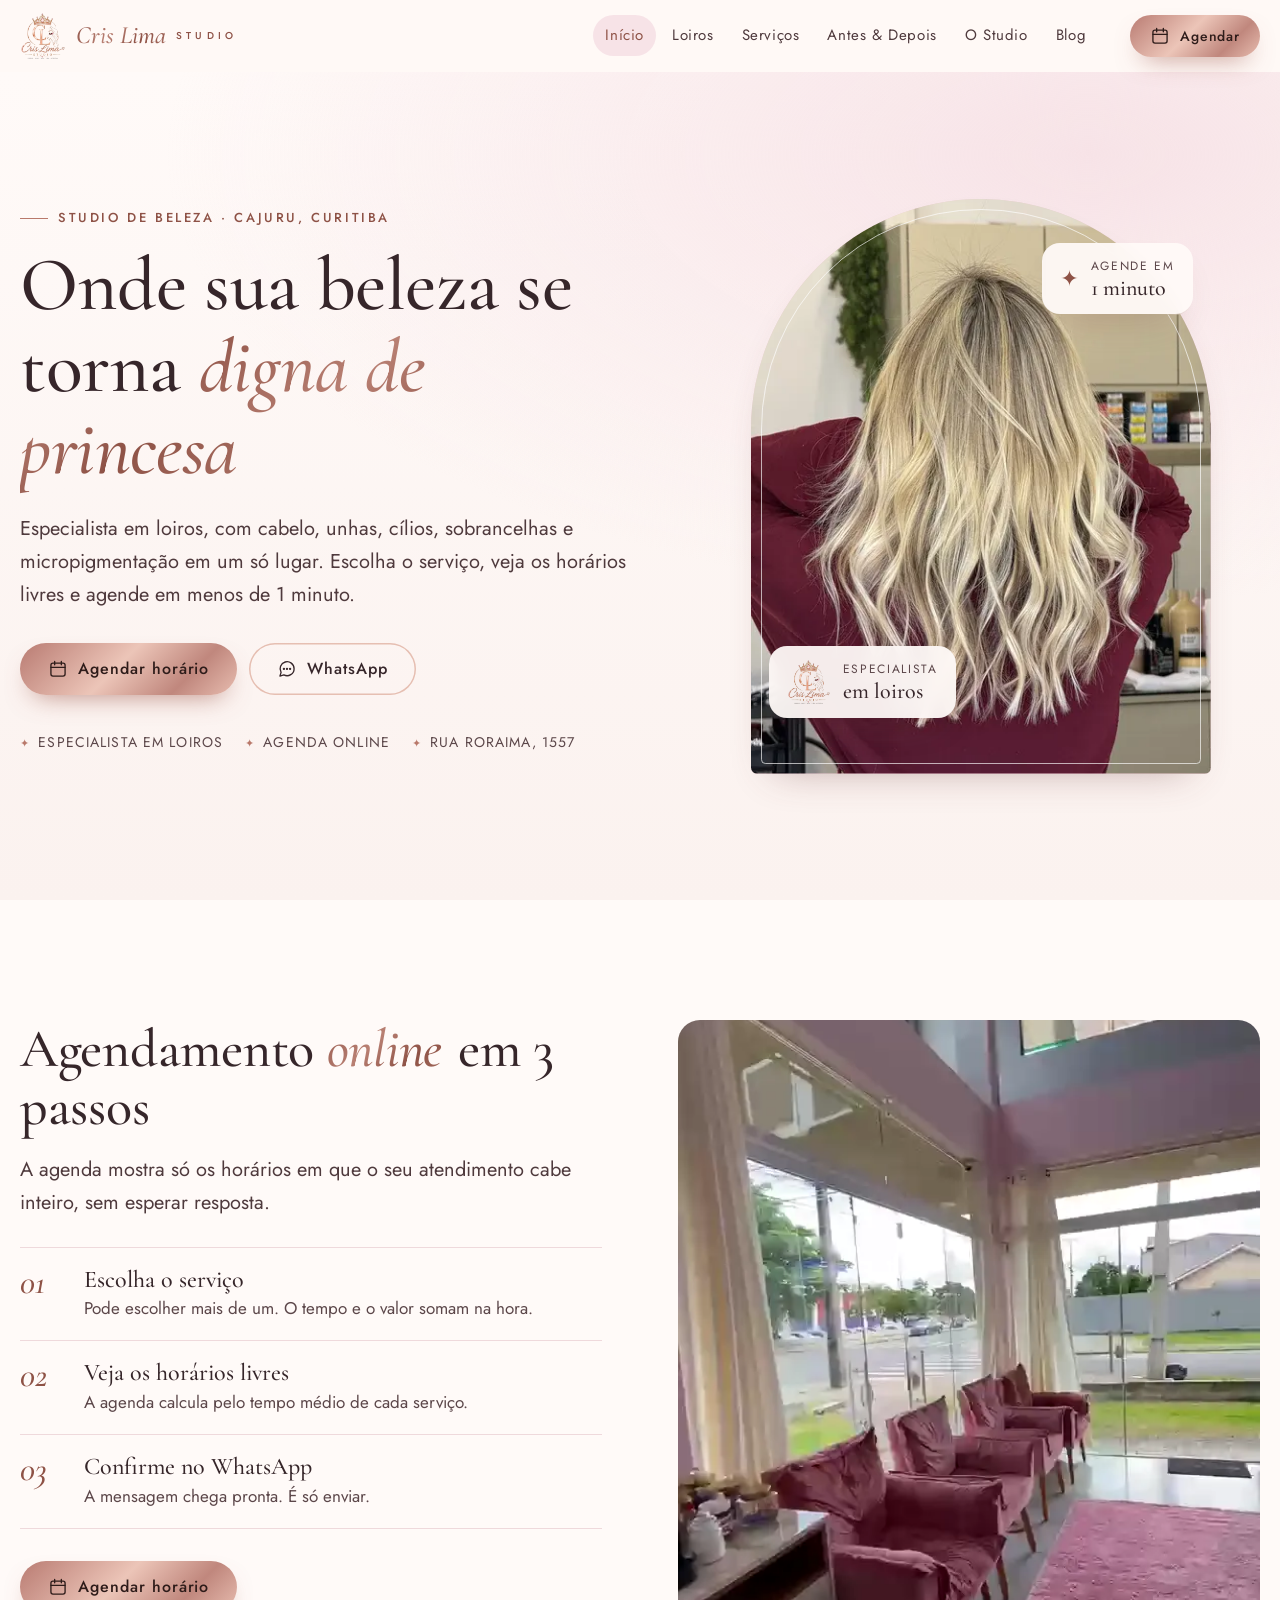
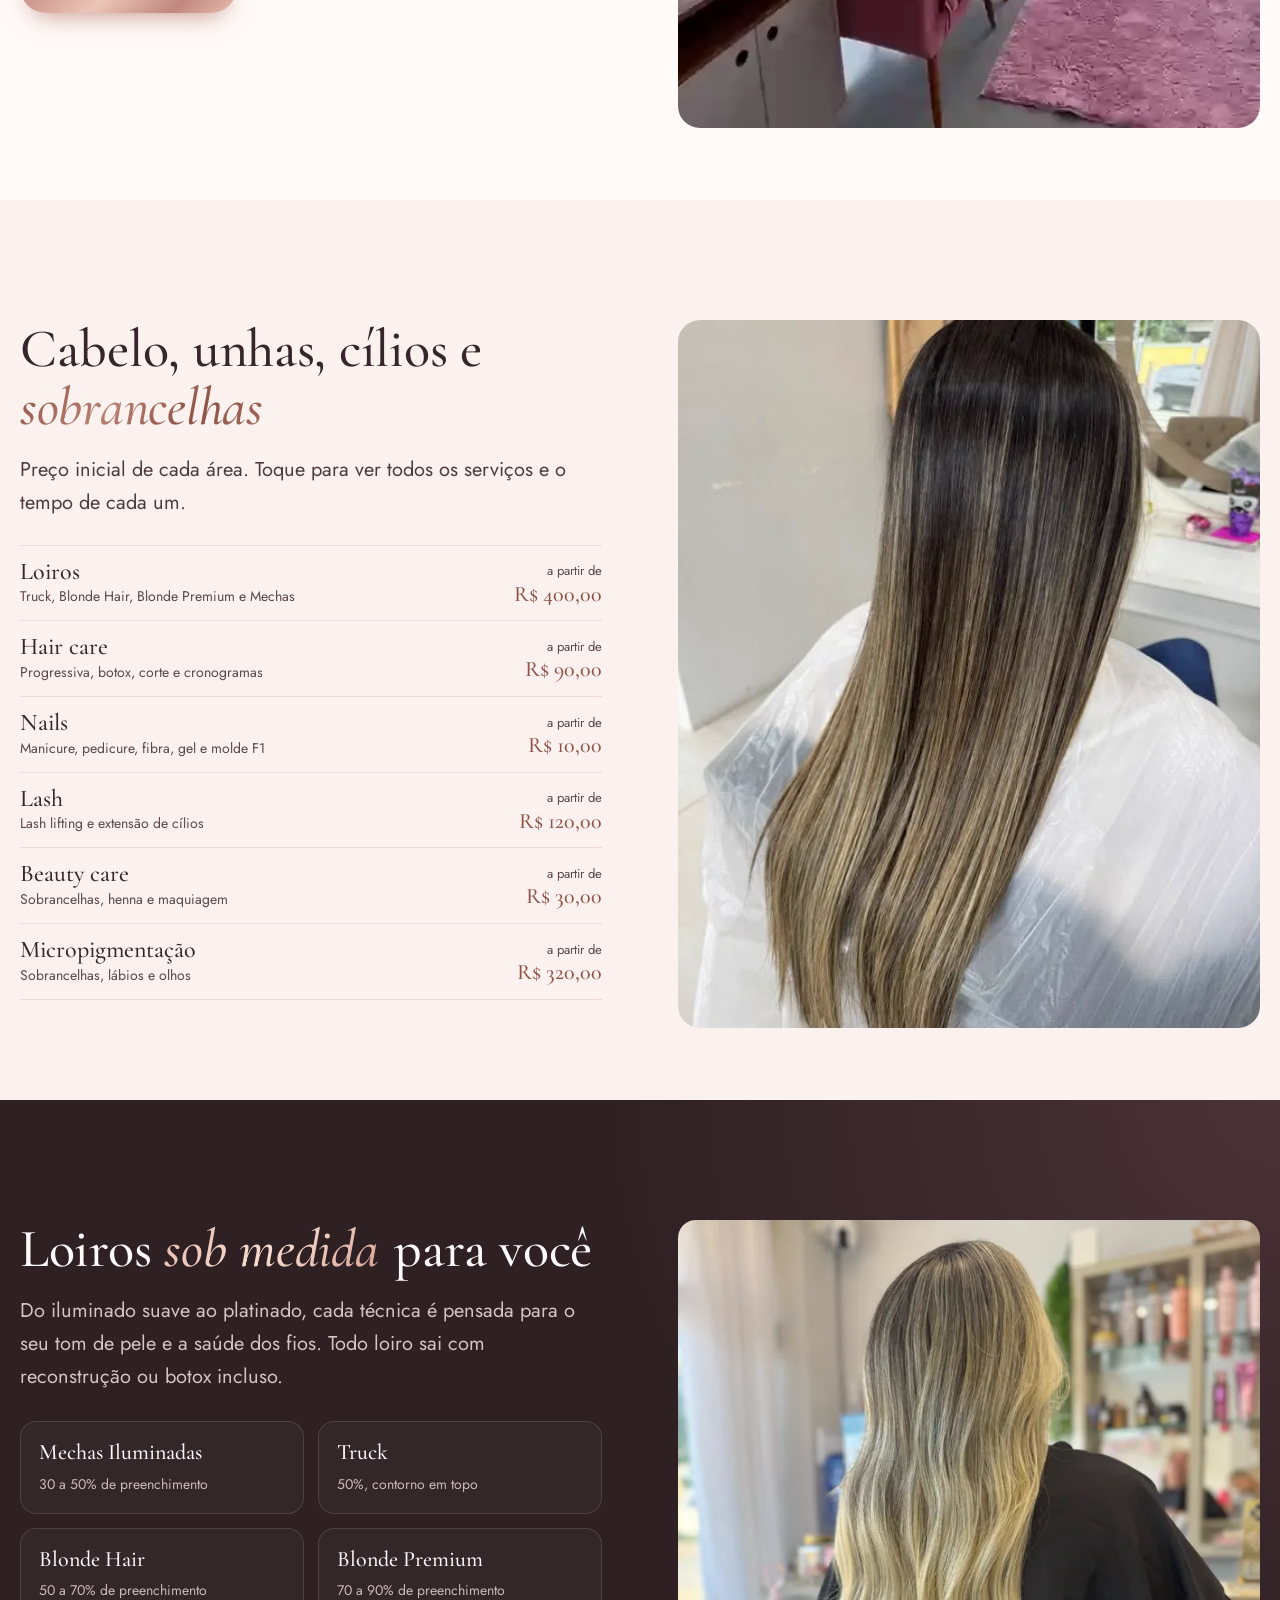
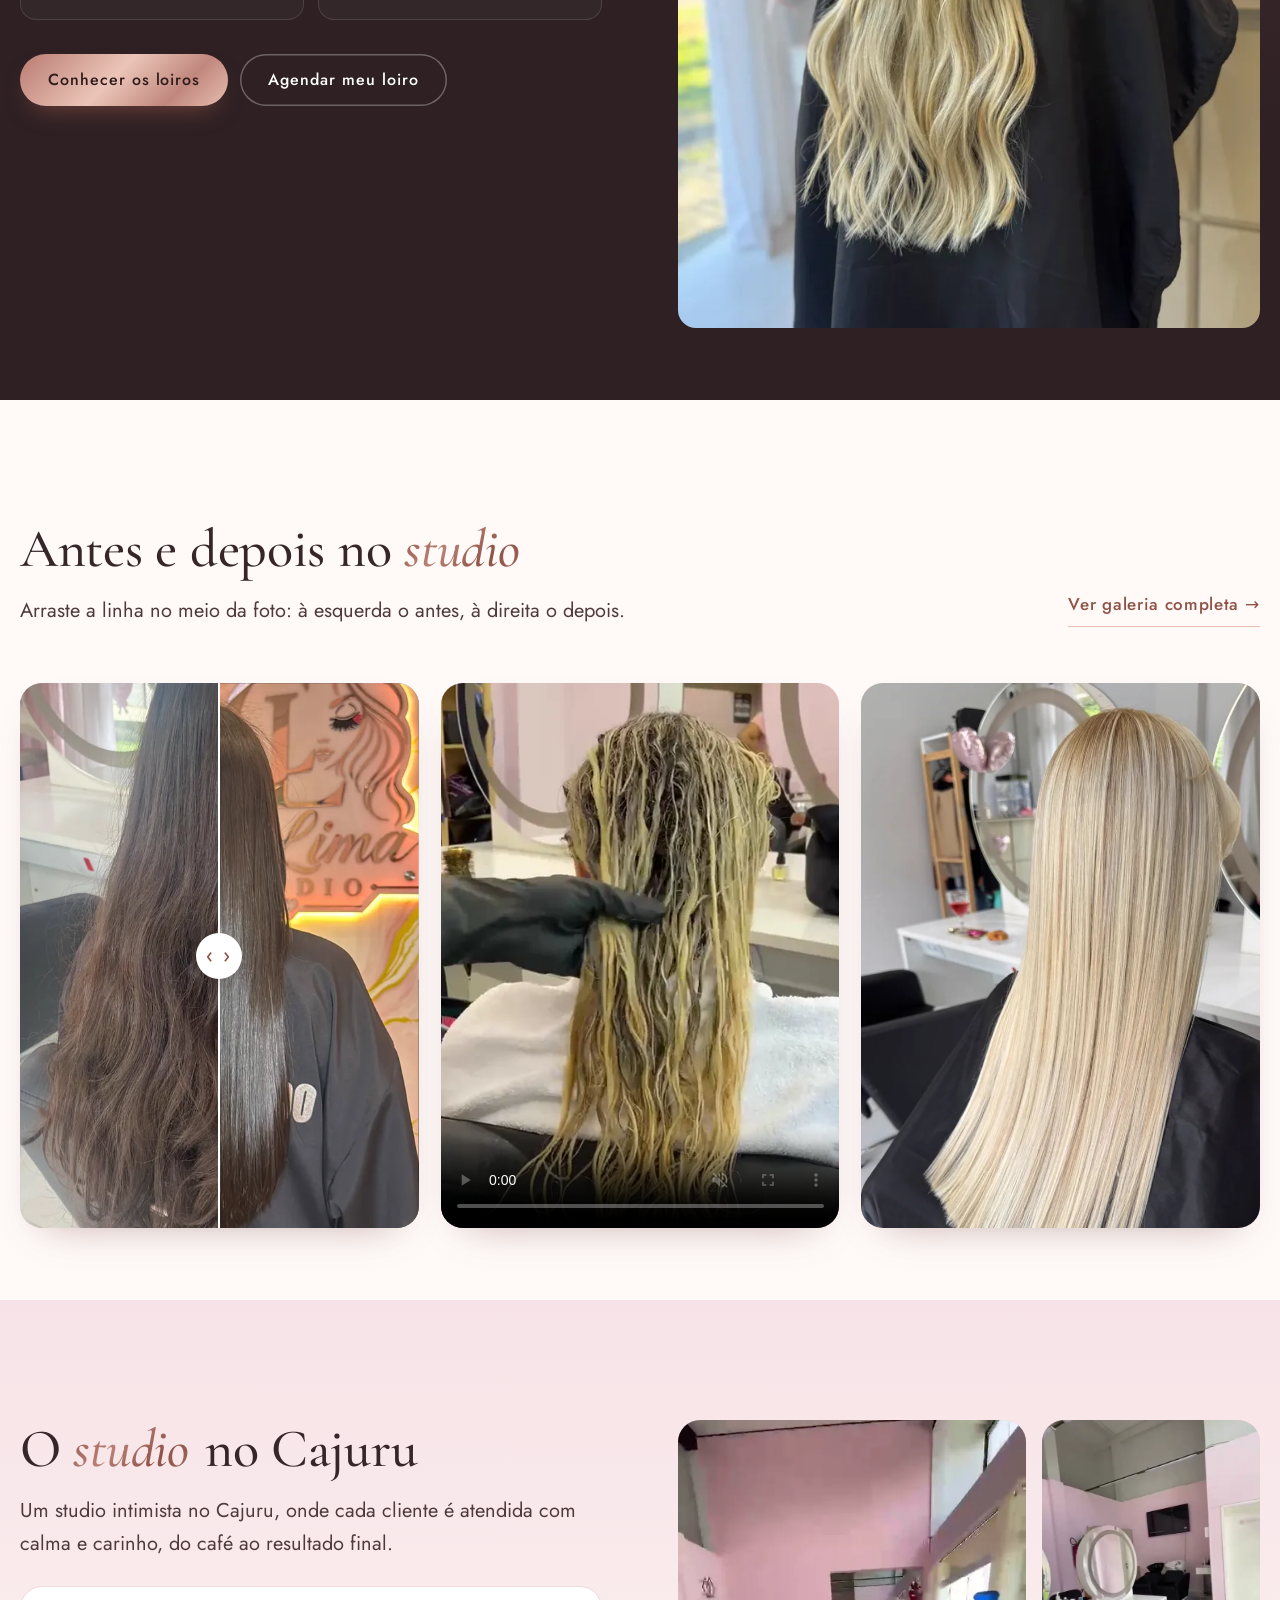
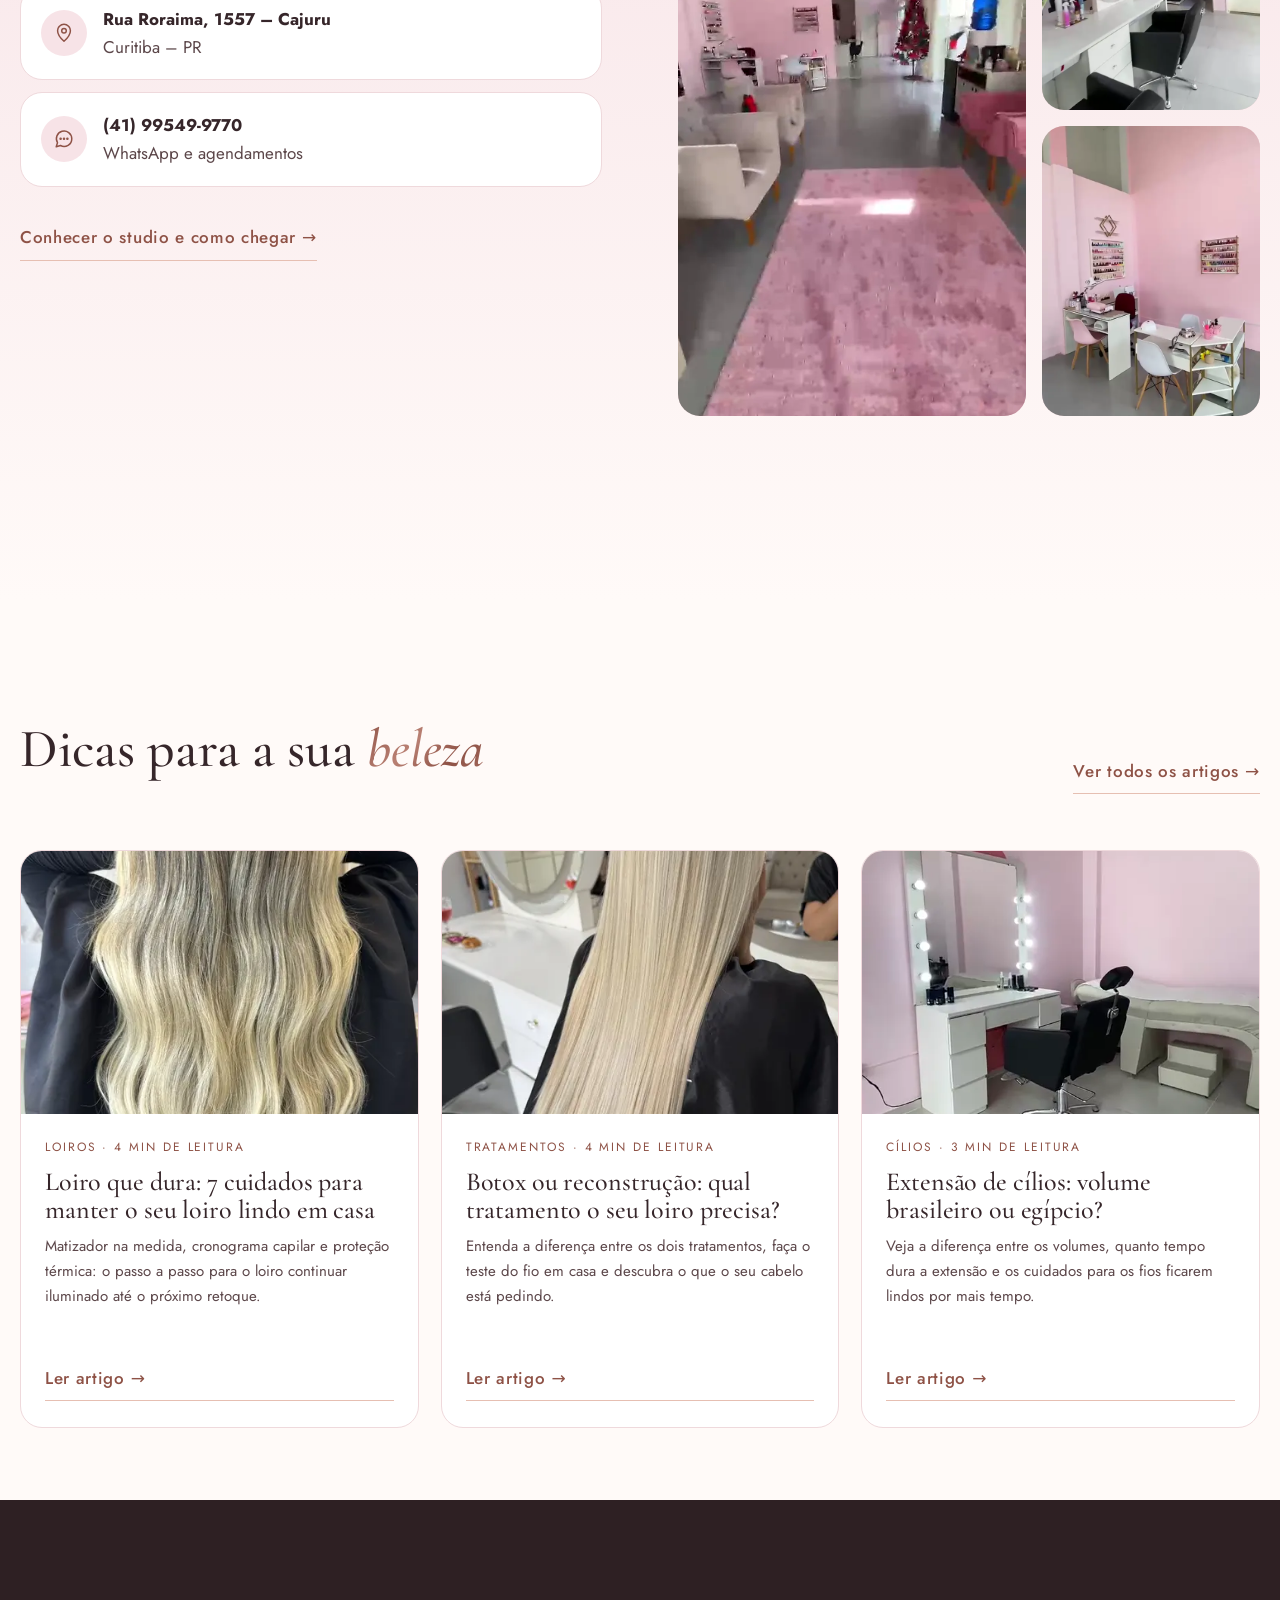
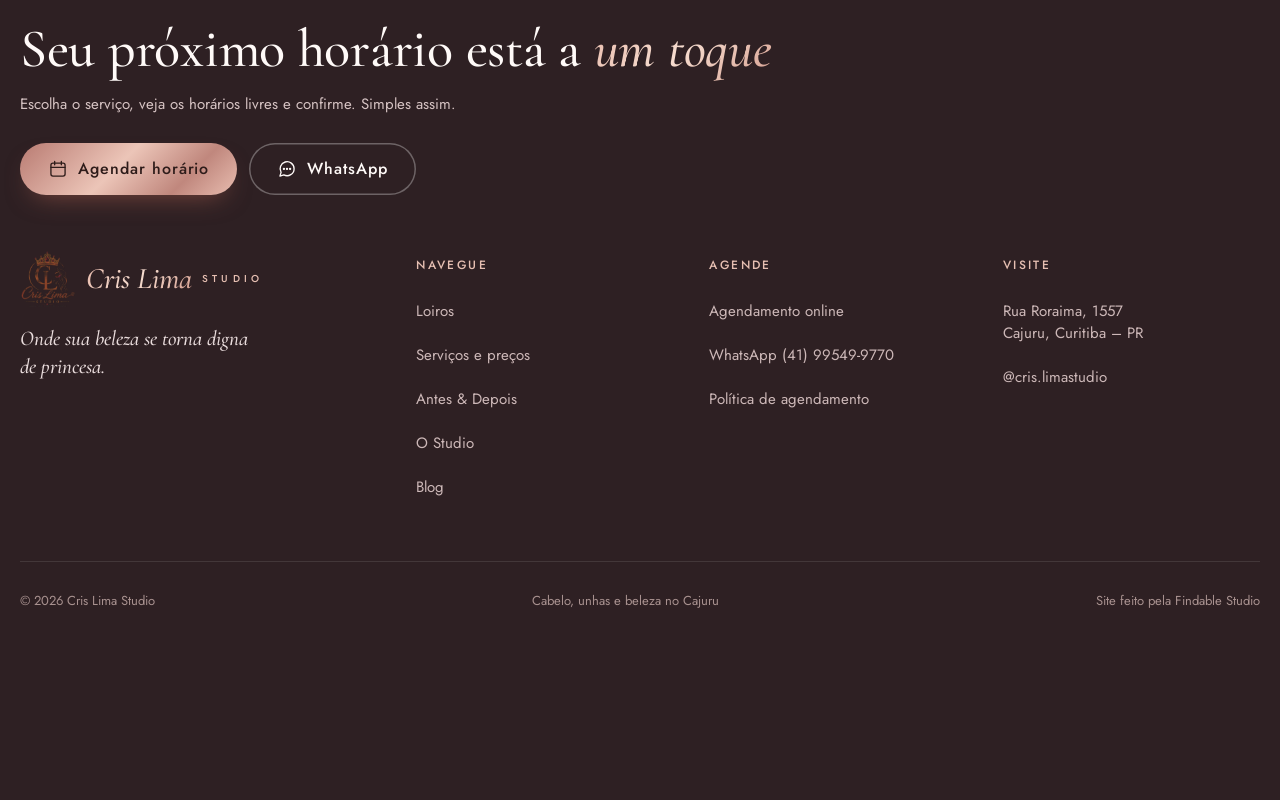
==== commit f2577a40: "Crédito "Site feito pela Findable Studio" no rodapé Co-Authored-By: Claude Opus 5.5 <noreply@anthrop" ====
--- a/index.html
+++ b/index.html
@@ -268,7 +268,7 @@
         <li><a href="https://instagram.com/cris.limastudio" target="_blank" rel="noopener">@cris.limastudio</a></li>
       </ul>
     </div>
-    <div class="legal"><span>© <span data-year>2026</span> Cris Lima Studio</span><span>Cabelo, unhas e beleza no Cajuru</span></div>
+    <div class="legal"><span>© <span data-year>2026</span> Cris Lima Studio</span><span>Cabelo, unhas e beleza no Cajuru</span><span class="credito">Site feito pela Findable Studio</span></div>
     </div>
   </div>
 </footer>
--- a/css/style.css
+++ b/css/style.css
@@ -571,7 +571,7 @@
   .telas .foot h3{margin:0 0 4px}
   .telas .foot .brand img{width:44px;height:44px}
   .telas .foot .legal{padding-top:16px;margin-top:0}
-  .telas .foot .legal > span + span{display:none}
+  .telas .foot .legal > span:nth-child(2){display:none}
 }
 
 /* início: topo fixo por cima das seções (a tela inteira é a seção) */
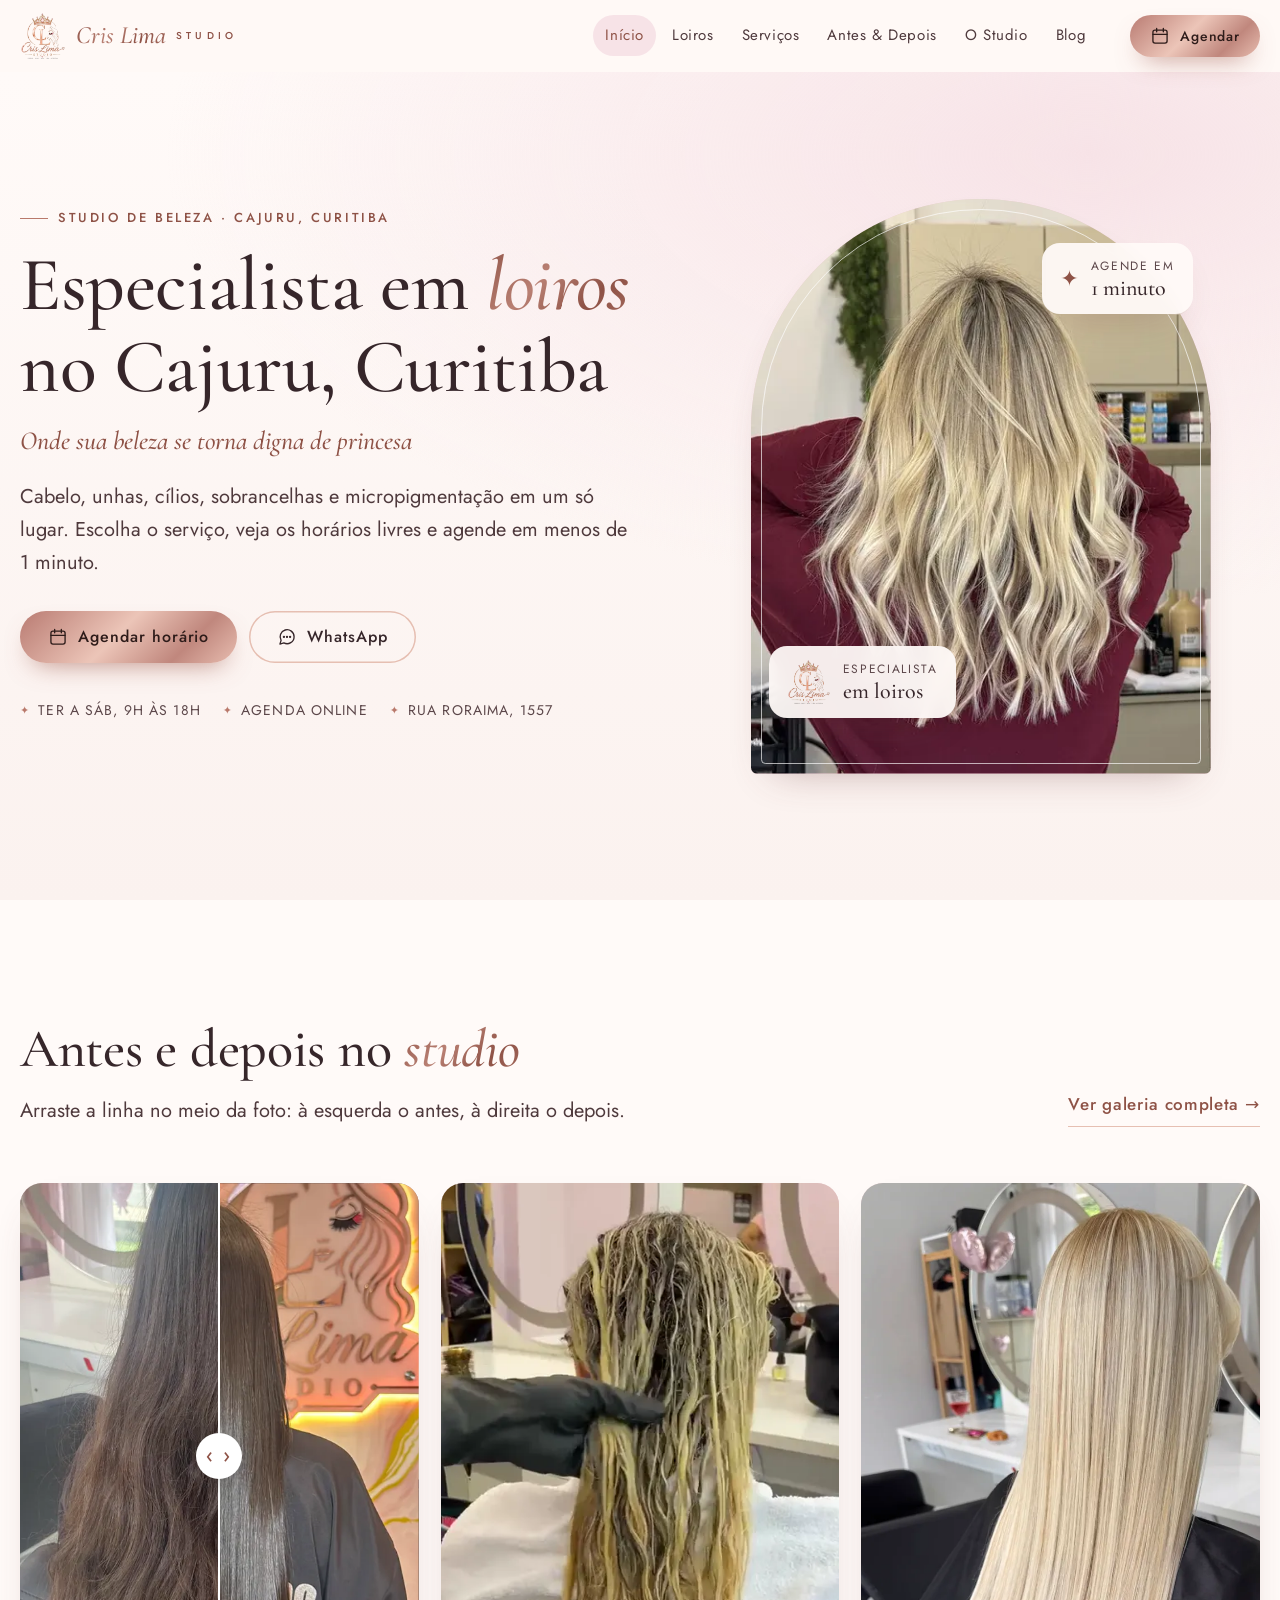
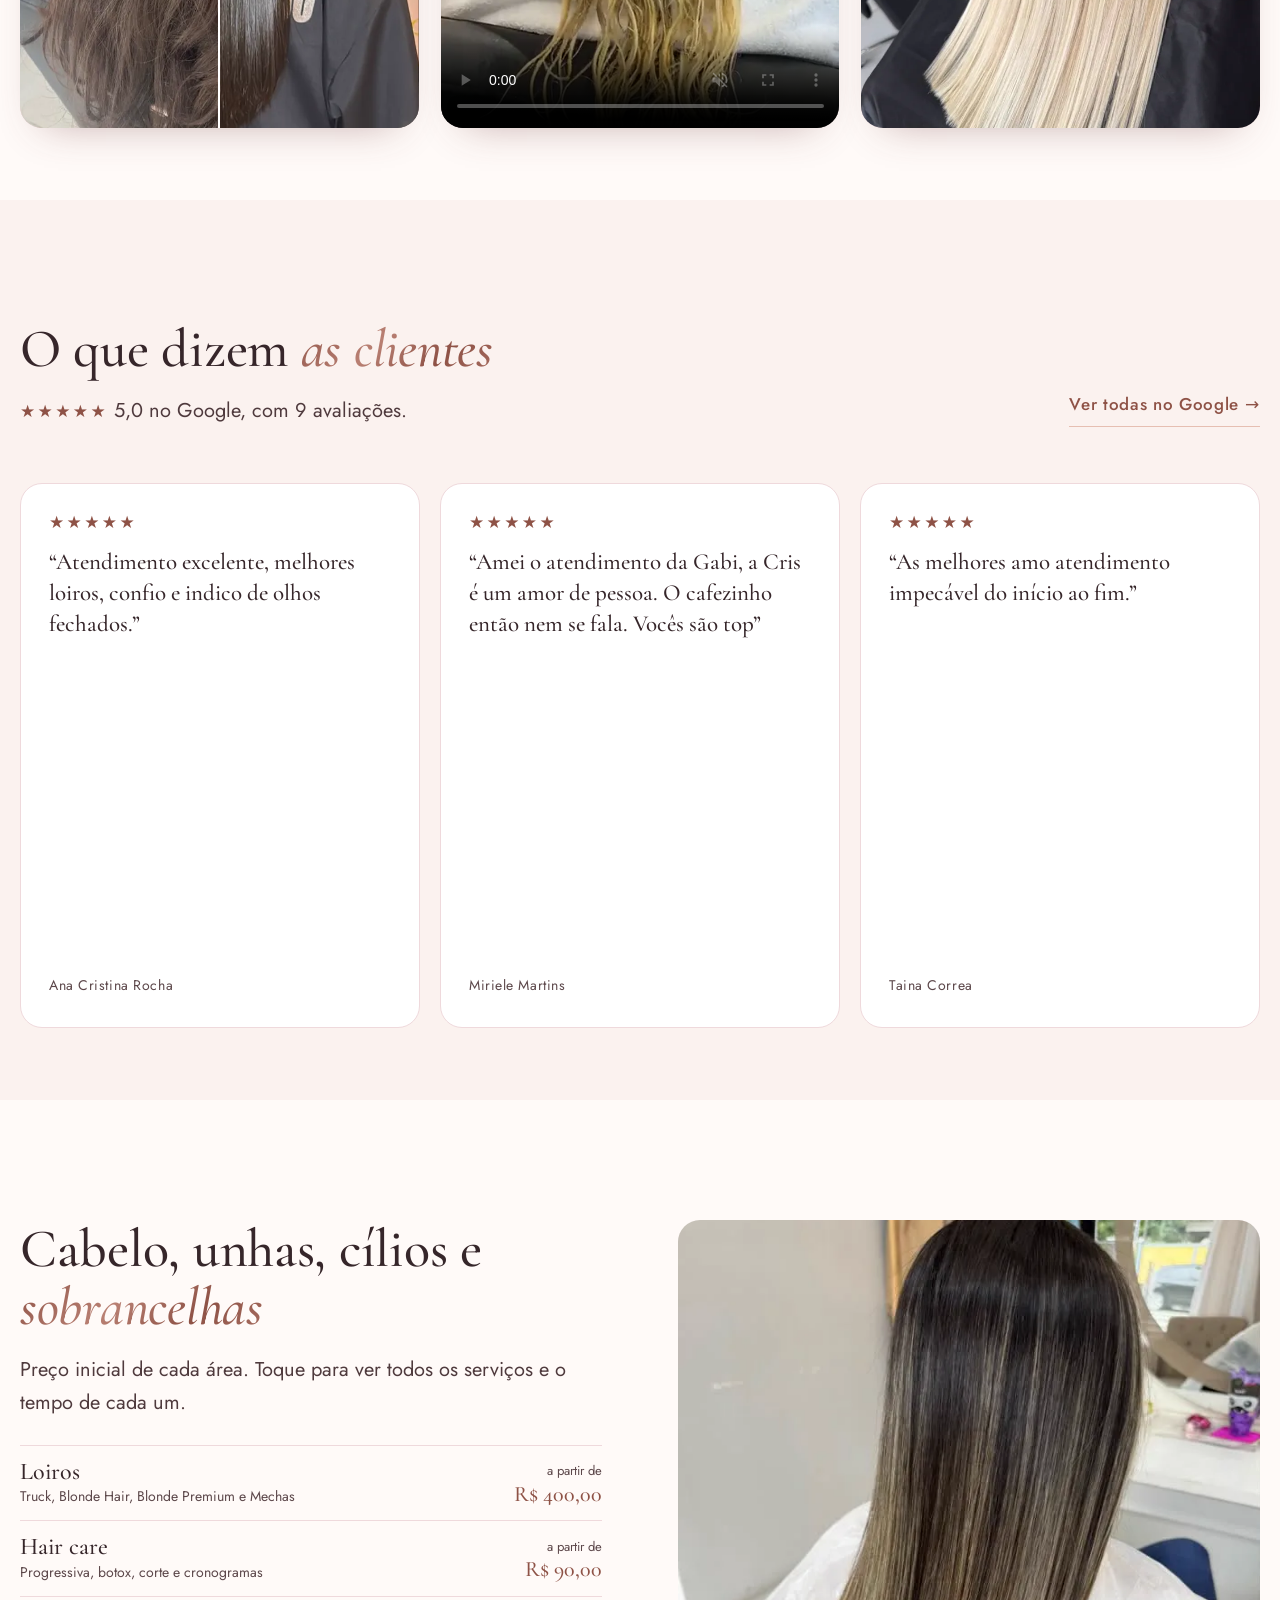
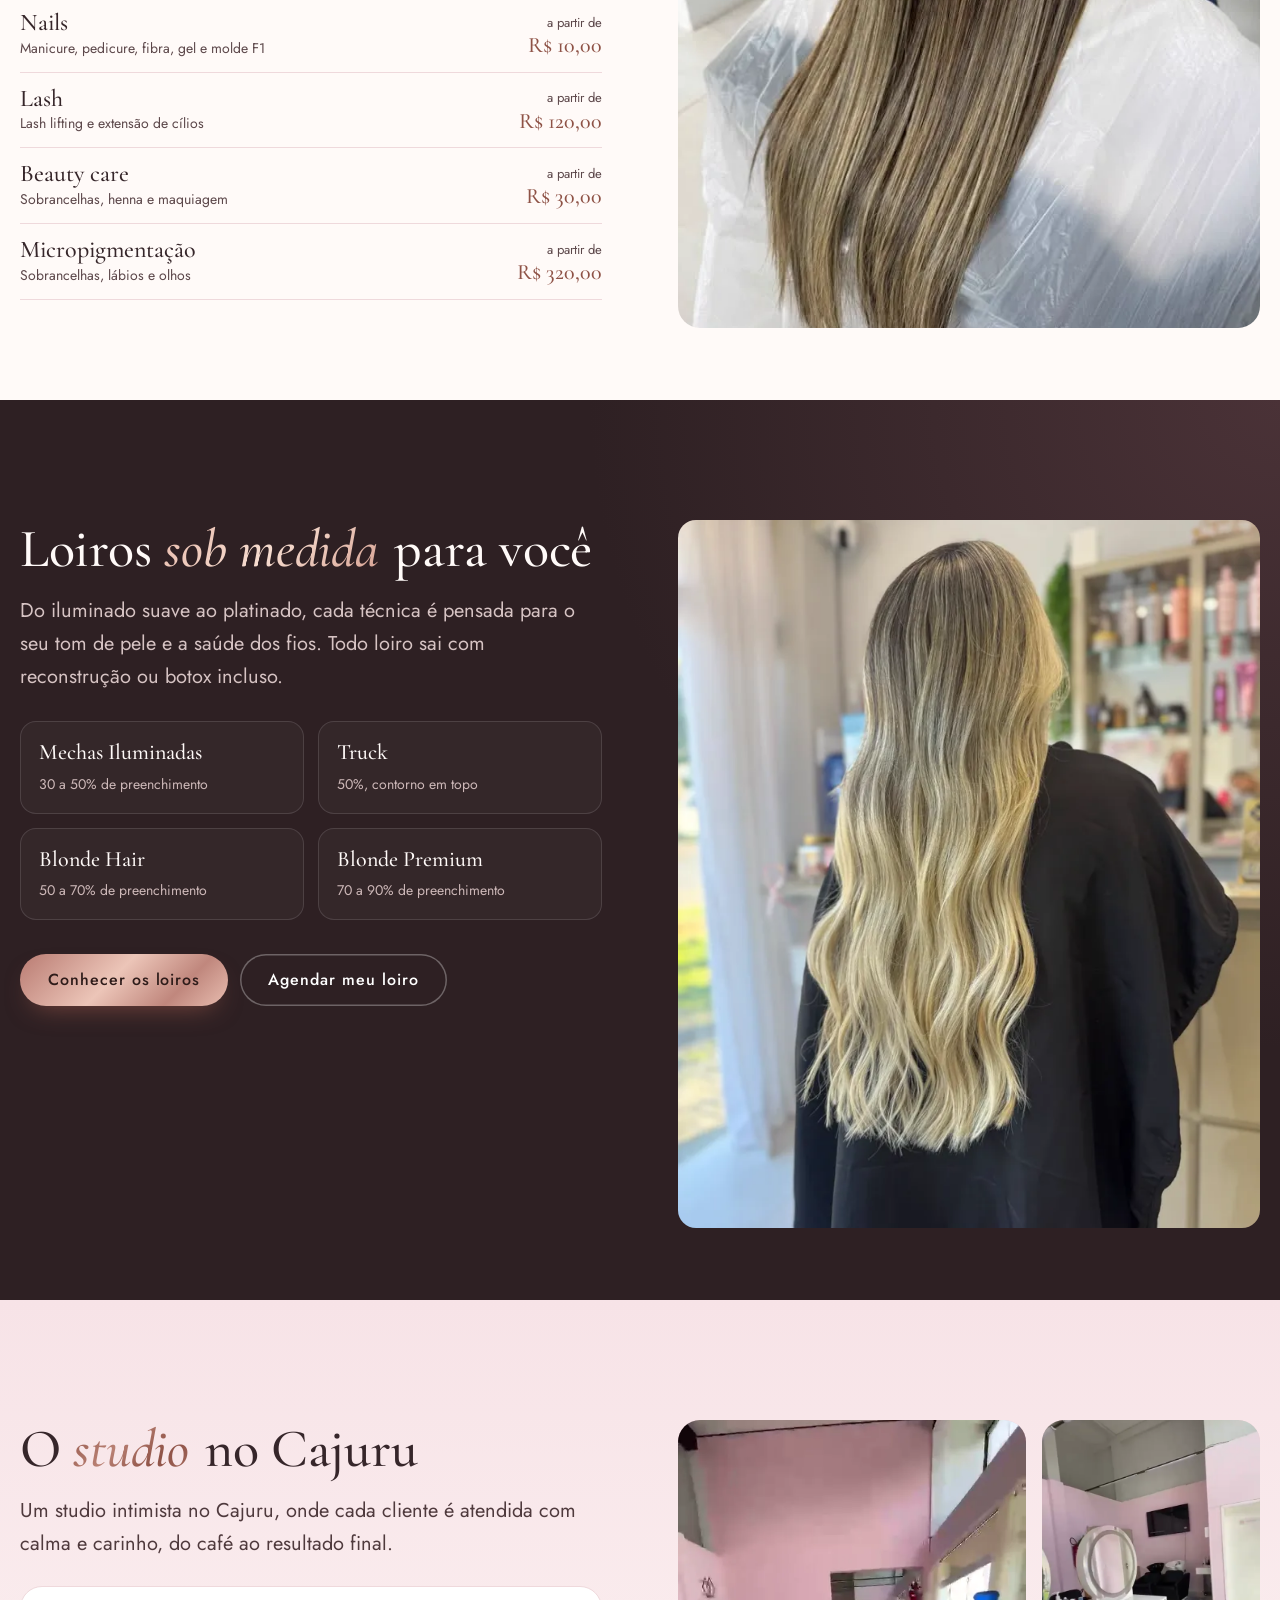
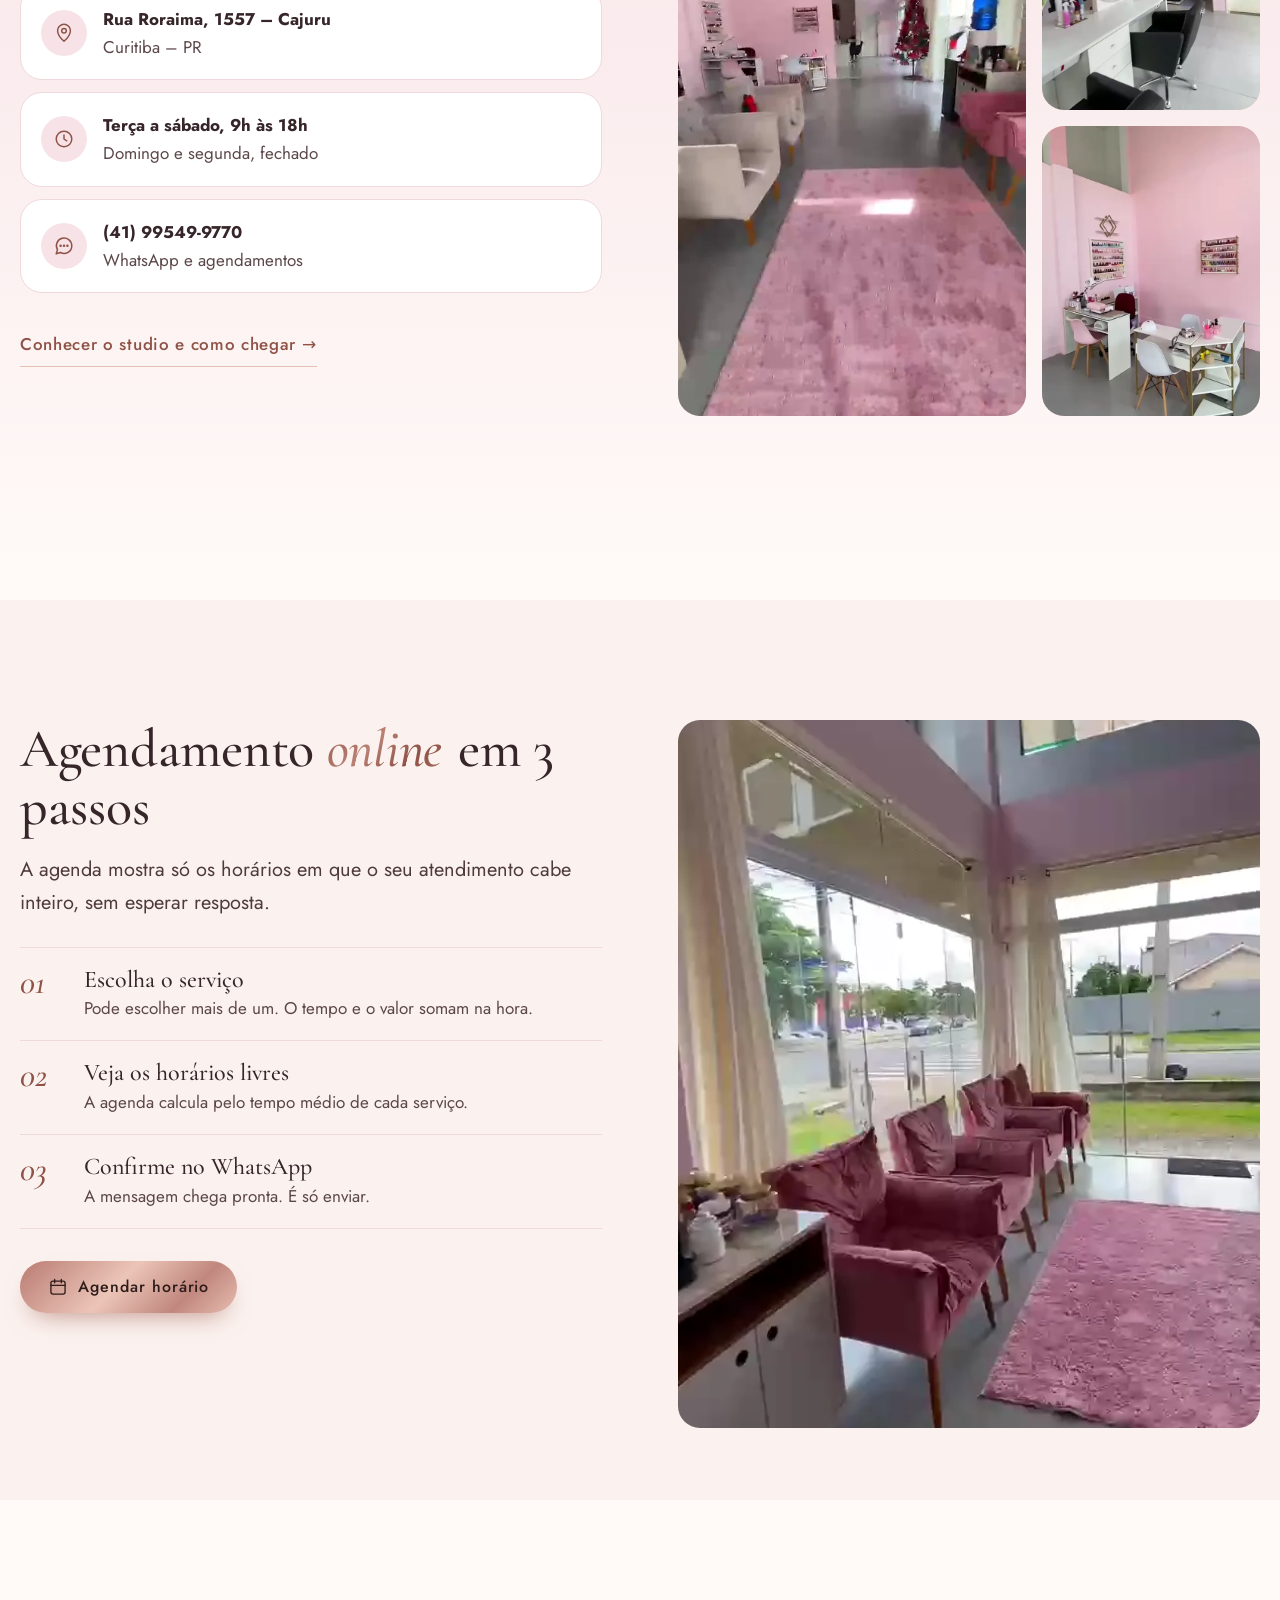
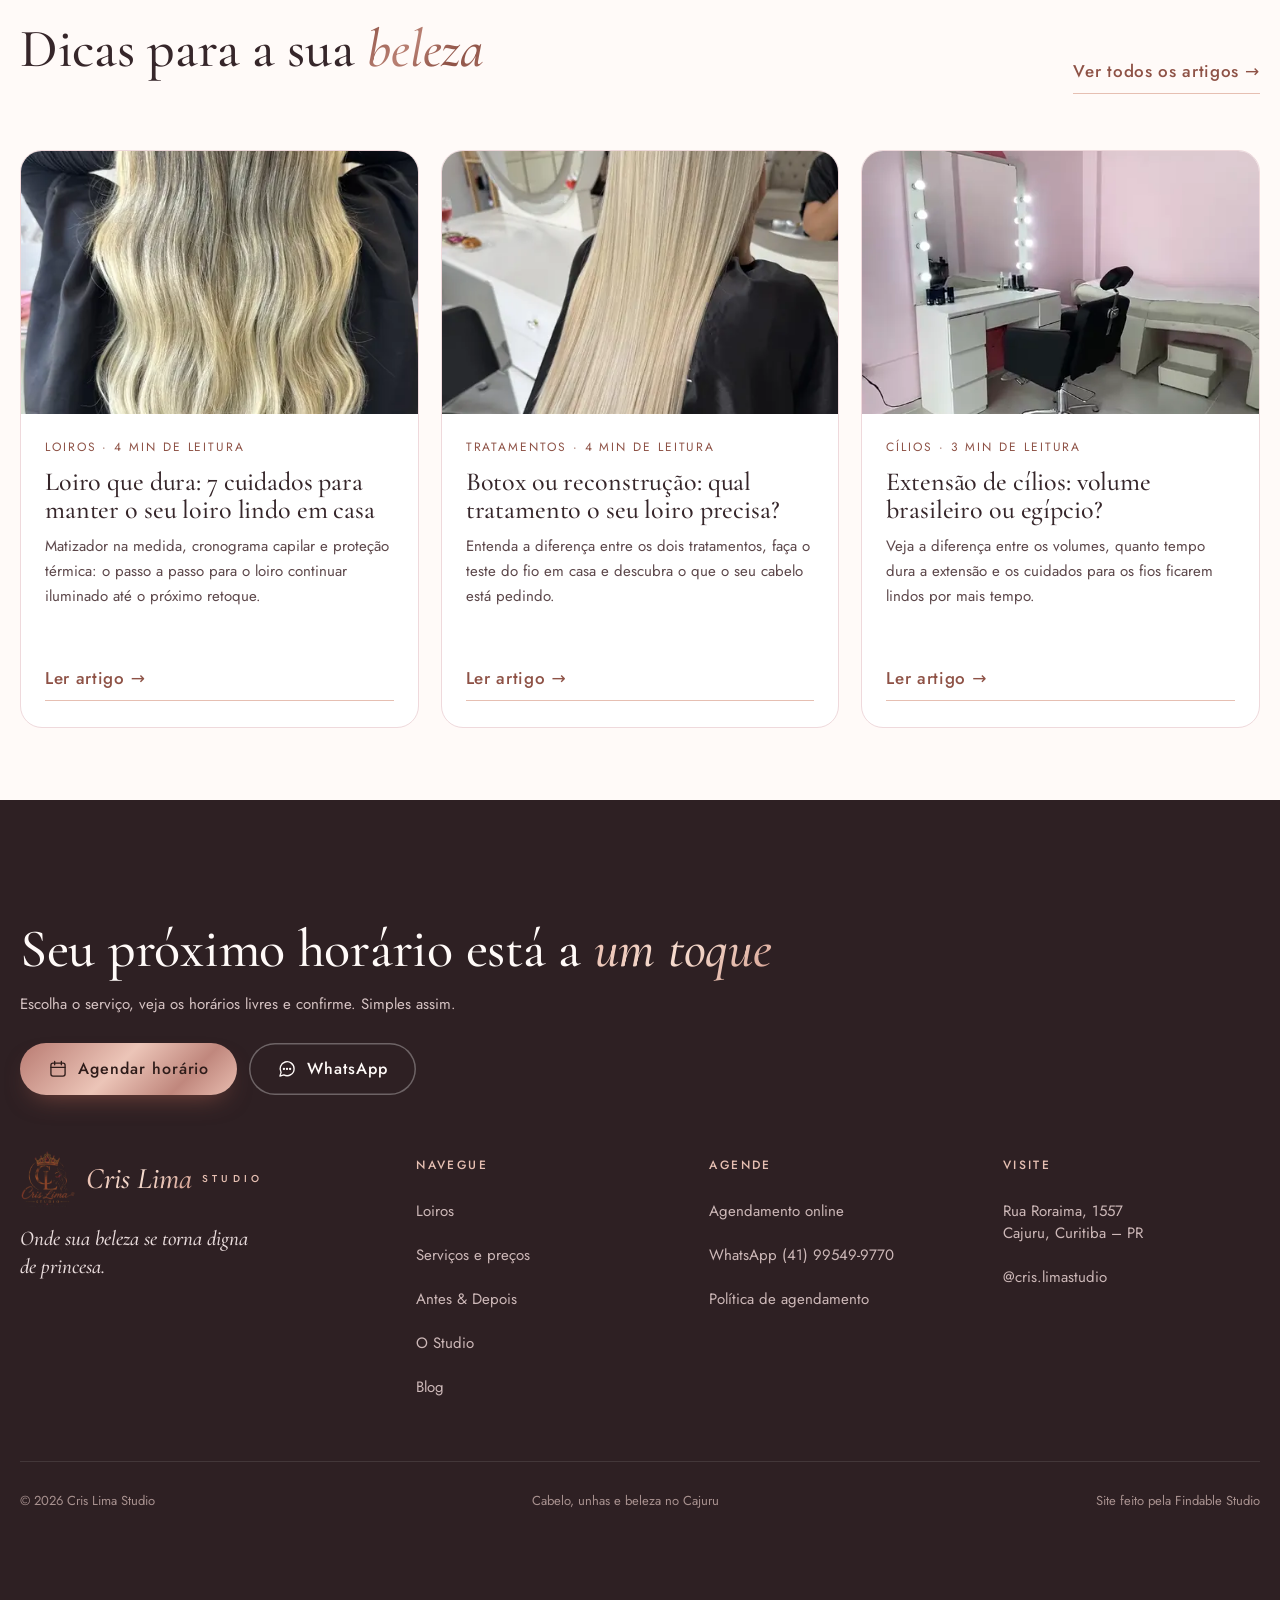
==== commit 0f495c96: "Avaliações do Google, título com cidade e reserva de 30% no resumo - Início: título "Especialista em" ====
--- a/index.html
+++ b/index.html
@@ -14,7 +14,10 @@
 <meta property="og:title" content="Cris Lima Studio – Especialista em loiros, unhas e beleza no Cajuru, Curitiba">
 <meta property="og:description" content="Especialista em loiros no Cajuru, Curitiba. Cabelo, unhas, cílios, sobrancelhas e micropigmentação. Veja preços e agende online em menos de 1 minuto.">
 <meta property="og:url" content="https://studiofindable-lgtm.github.io/cris-lima-studio/">
-<meta property="og:image" content="https://studiofindable-lgtm.github.io/cris-lima-studio/img/logo.webp">
+<meta property="og:image" content="https://studiofindable-lgtm.github.io/cris-lima-studio/img/compartilhar.jpg">
+<meta property="og:image:width" content="1200">
+<meta property="og:image:height" content="630">
+<meta name="twitter:image" content="https://studiofindable-lgtm.github.io/cris-lima-studio/img/compartilhar.jpg">
 <meta name="twitter:card" content="summary_large_image">
 <link rel="icon" href="img/logo.webp" type="image/webp">
 <link rel="preconnect" href="https://fonts.googleapis.com">
@@ -76,18 +79,20 @@
   </div>
 </header>
 <main id="conteudo">
+<!-- tasteskill: place · uma seção por tela (1440x900): hero 1 · antes e depois 1 · avaliações 1 · serviços 1 · loiros 1 · studio 1 · agendar 1 · blog 1 · fechamento (rodapé) 1 -->
 <section class="hero" data-enter>
   <div class="wrap">
     <div>
       <span class="eyebrow rise">Studio de beleza · Cajuru, Curitiba</span>
-      <h1 class="rise">Onde sua beleza se torna <em>digna de princesa</em></h1>
-      <p class="lead rise">Especialista em loiros, com cabelo, unhas, cílios, sobrancelhas e micropigmentação em um só lugar. Escolha o serviço, veja os horários livres e agende em menos de 1 minuto.</p>
+      <h1 class="rise">Especialista em <em>loiros</em> no Cajuru, Curitiba</h1>
+      <p class="slogan rise">Onde sua beleza se torna digna de princesa</p>
+      <p class="lead rise">Cabelo, unhas, cílios, sobrancelhas e micropigmentação em um só lugar. Escolha o serviço, veja os horários livres e agende em menos de 1 minuto.</p>
       <div class="btns rise">
         <a class="btn btn-gold" href="agendar.html#agenda"><svg viewBox="0 0 24 24" fill="none" stroke="currentColor" stroke-width="1.6" stroke-linecap="round" stroke-linejoin="round" aria-hidden="true"><rect x="3.5" y="5" width="17" height="15.5" rx="2.5"/><path d="M3.5 10h17M8 3v4M16 3v4"/></svg> Agendar horário</a>
         <a class="btn btn-line" href="https://wa.me/5541995499770?text=Ol%C3%A1!%20Quero%20agendar%20um%20hor%C3%A1rio%20no%20Cris%20Lima%20Studio." target="_blank" rel="noopener"><svg viewBox="0 0 24 24" fill="none" stroke="currentColor" stroke-width="1.6" stroke-linecap="round" stroke-linejoin="round" aria-hidden="true"><path d="M20.5 11.6a8.4 8.4 0 0 1-12.3 7.5L3.5 20.5l1.4-4.5A8.4 8.4 0 1 1 20.5 11.6z"/><circle cx="8.3" cy="11.8" r=".6" fill="currentColor"/><circle cx="12" cy="11.8" r=".6" fill="currentColor"/><circle cx="15.7" cy="11.8" r=".6" fill="currentColor"/></svg> WhatsApp</a>
       </div>
       <ul class="hero-facts rise">
-        <li>Especialista em loiros</li>
+        <li>Ter a sáb, 9h às 18h</li>
         <li>Agenda online</li>
         <li>Rua Roraima, 1557</li>
       </ul>
@@ -96,64 +101,6 @@
       <div class="arch"><img data-enter-media src="img/loiros-truck.webp" alt="Cliente de costas com loiro ondulado de raiz esfumada" width="480" height="640" fetchpriority="high"></div>
       <div class="badge badge-1"><img src="img/logo.webp" alt="" width="44" height="44"><div><small>Especialista</small><b>em loiros</b></div></div>
       <div class="badge badge-2"><span class="star">✦</span><div><small>Agende em</small><b>1 minuto</b></div></div>
-    </div>
-  </div>
-</section>
-
-<!-- tasteskill: place · uma seção por tela (1440x900): hero 1 · agenda 1 · serviços 1 · loiros 1 · antes e depois 1 · studio 1 · blog 1 · fechamento (rodapé) 1 -->
-<section class="sec tela" id="como-agendar">
-  <div class="wrap split">
-    <div>
-      <h2>Agendamento <em>online</em> em 3 passos</h2>
-      <p class="lead">A agenda mostra só os horários em que o seu atendimento cabe inteiro, sem esperar resposta.</p>
-      <ol class="passos">
-        <li><b>Escolha o serviço</b><span>Pode escolher mais de um. O tempo e o valor somam na hora.</span></li>
-        <li><b>Veja os horários livres</b><span>A agenda calcula pelo tempo médio de cada serviço.</span></li>
-        <li><b>Confirme no WhatsApp</b><span>A mensagem chega pronta. É só enviar.</span></li>
-      </ol>
-      <div class="btns"><a class="btn btn-gold" href="agendar.html#agenda"><svg viewBox="0 0 24 24" fill="none" stroke="currentColor" stroke-width="1.6" stroke-linecap="round" stroke-linejoin="round" aria-hidden="true"><rect x="3.5" y="5" width="17" height="15.5" rx="2.5"/><path d="M3.5 10h17M8 3v4M16 3v4"/></svg> Agendar horário</a></div>
-    </div>
-    <figure class="tela-foto"><img src="img/studio-espera.webp" alt="Sala de espera do studio, com poltronas rosa junto à janela" width="576" height="1024" loading="lazy" decoding="async"></figure>
-  </div>
-</section>
-
-<section class="sec alt tela" id="servicos">
-  <div class="wrap split">
-    <div>
-      <h2>Cabelo, unhas, cílios e <em>sobrancelhas</em></h2>
-      <p class="lead">Preço inicial de cada área. Toque para ver todos os serviços e o tempo de cada um.</p>
-      <ul class="svc-list">
-        <li><a href="loiros.html"><span><b>Loiros</b><small>Truck, Blonde Hair, Blonde Premium e Mechas</small></span><em>a partir de <b data-from="loiros">R$ 400,00</b></em></a></li>
-        <li><a href="servicos.html#hair"><span><b>Hair care</b><small>Progressiva, botox, corte e cronogramas</small></span><em>a partir de <b data-from="hair">R$ 90,00</b></em></a></li>
-        <li><a href="servicos.html#nails"><span><b>Nails</b><small>Manicure, pedicure, fibra, gel e molde F1</small></span><em>a partir de <b data-from="nails">R$ 10,00</b></em></a></li>
-        <li><a href="servicos.html#lash"><span><b>Lash</b><small>Lash lifting e extensão de cílios</small></span><em>a partir de <b data-from="lash">R$ 120,00</b></em></a></li>
-        <li><a href="servicos.html#beauty"><span><b>Beauty care</b><small>Sobrancelhas, henna e maquiagem</small></span><em>a partir de <b data-from="beauty">R$ 30,00</b></em></a></li>
-        <li><a href="servicos.html#micro"><span><b>Micropigmentação</b><small>Sobrancelhas, lábios e olhos</small></span><em>a partir de <b data-from="micro">R$ 320,00</b></em></a></li>
-      </ul>
-    </div>
-    <figure class="tela-foto"><img src="img/trabalho-05.webp" alt="Cabelo castanho liso com mechas iluminadas, de costas" width="645" height="860" loading="lazy" decoding="async"></figure>
-  </div>
-</section>
-
-<section class="sec dark tela" id="loiros">
-  <div class="wrap split">
-    <div>
-      <h2>Loiros <em>sob medida</em> para você</h2>
-      <p class="lead">Do iluminado suave ao platinado, cada técnica é pensada para o seu tom de pele e a saúde dos fios. Todo loiro sai com reconstrução ou botox incluso.</p>
-      <ul class="techs">
-        <li><b>Mechas Iluminadas</b><span>30 a 50% de preenchimento</span></li>
-        <li><b>Truck</b><span>50%, contorno em topo</span></li>
-        <li><b>Blonde Hair</b><span>50 a 70% de preenchimento</span></li>
-        <li><b>Blonde Premium</b><span>70 a 90% de preenchimento</span></li>
-      </ul>
-      <div class="btns">
-        <a class="btn btn-gold" href="loiros.html">Conhecer os loiros</a>
-        <a class="btn btn-line" style="color:#fff;box-shadow:inset 0 0 0 1.5px rgba(255,255,255,.3)" href="agendar.html?s=blonde-hair-rec">Agendar meu loiro</a>
-      </div>
-    </div>
-    <div class="photo-stack">
-      <figure><img src="img/trabalho-03.webp" alt="Loiro iluminado ondulado, de costas" width="720" height="960" loading="lazy" decoding="async"></figure>
-      <figure><img src="img/trabalho-07.webp" alt="Loiro bege liso, de costas" width="645" height="860" loading="lazy" decoding="async"></figure>
     </div>
   </div>
 </section>
@@ -186,6 +133,64 @@
   </div>
 </section>
 
+<section class="sec alt tela" id="avaliacoes">
+  <div class="wrap col">
+    <div class="sec-head row">
+      <div>
+        <h2>O que dizem <em>as clientes</em></h2>
+        <p class="lead"><span class="estrelas" aria-label="Nota 5 de 5">★★★★★</span> 5,0 no Google, com 9 avaliações.</p>
+      </div>
+      <a class="link" href="https://www.google.com/maps/search/?api=1&query=Rua%20Roraima%2C%201557%2C%20Cajuru%2C%20Curitiba%20-%20PR" target="_blank" rel="noopener">Ver todas no Google</a>
+    </div>
+    <div class="reviews fill">
+      <figure class="rev"><div class="estrelas" aria-label="5 estrelas">★★★★★</div><blockquote>“Atendimento excelente, melhores loiros, confio e indico de olhos fechados.”</blockquote><figcaption>Ana Cristina Rocha</figcaption></figure>
+      <figure class="rev"><div class="estrelas" aria-label="5 estrelas">★★★★★</div><blockquote>“Amei o atendimento da Gabi, a Cris é um amor de pessoa. O cafezinho então nem se fala. Vocês são top”</blockquote><figcaption>Miriele Martins</figcaption></figure>
+      <figure class="rev"><div class="estrelas" aria-label="5 estrelas">★★★★★</div><blockquote>“As melhores amo atendimento impecável do início ao fim.”</blockquote><figcaption>Taina Correa</figcaption></figure>
+    </div>
+  </div>
+</section>
+
+<section class="sec tela" id="servicos">
+  <div class="wrap split">
+    <div>
+      <h2>Cabelo, unhas, cílios e <em>sobrancelhas</em></h2>
+      <p class="lead">Preço inicial de cada área. Toque para ver todos os serviços e o tempo de cada um.</p>
+      <ul class="svc-list">
+        <li><a href="loiros.html"><span><b>Loiros</b><small>Truck, Blonde Hair, Blonde Premium e Mechas</small></span><em>a partir de <b data-from="loiros">R$ 400,00</b></em></a></li>
+        <li><a href="servicos.html#hair"><span><b>Hair care</b><small>Progressiva, botox, corte e cronogramas</small></span><em>a partir de <b data-from="hair">R$ 90,00</b></em></a></li>
+        <li><a href="servicos.html#nails"><span><b>Nails</b><small>Manicure, pedicure, fibra, gel e molde F1</small></span><em>a partir de <b data-from="nails">R$ 10,00</b></em></a></li>
+        <li><a href="servicos.html#lash"><span><b>Lash</b><small>Lash lifting e extensão de cílios</small></span><em>a partir de <b data-from="lash">R$ 120,00</b></em></a></li>
+        <li><a href="servicos.html#beauty"><span><b>Beauty care</b><small>Sobrancelhas, henna e maquiagem</small></span><em>a partir de <b data-from="beauty">R$ 30,00</b></em></a></li>
+        <li><a href="servicos.html#micro"><span><b>Micropigmentação</b><small>Sobrancelhas, lábios e olhos</small></span><em>a partir de <b data-from="micro">R$ 320,00</b></em></a></li>
+      </ul>
+    </div>
+    <figure class="tela-foto"><img src="img/trabalho-05.webp" alt="Cabelo castanho liso com mechas iluminadas, de costas" width="645" height="860" loading="lazy" decoding="async"></figure>
+  </div>
+</section>
+
+<section class="sec dark tela" id="loiros">
+  <div class="wrap split">
+    <div>
+      <h2>Loiros <em>sob medida</em> para você</h2>
+      <p class="lead">Do iluminado suave ao platinado, cada técnica é pensada para o seu tom de pele e a saúde dos fios. Todo loiro sai com reconstrução ou botox incluso.</p>
+      <ul class="techs">
+        <li><b>Mechas Iluminadas</b><span>30 a 50% de preenchimento</span></li>
+        <li><b>Truck</b><span>50%, contorno em topo</span></li>
+        <li><b>Blonde Hair</b><span>50 a 70% de preenchimento</span></li>
+        <li><b>Blonde Premium</b><span>70 a 90% de preenchimento</span></li>
+      </ul>
+      <div class="btns">
+        <a class="btn btn-gold" href="loiros.html">Conhecer os loiros</a>
+        <a class="btn btn-line" style="color:#fff;box-shadow:inset 0 0 0 1.5px rgba(255,255,255,.3)" href="agendar.html?s=blonde-hair-rec">Agendar meu loiro</a>
+      </div>
+    </div>
+    <div class="photo-stack">
+      <figure><img src="img/trabalho-03.webp" alt="Loiro iluminado ondulado, de costas" width="720" height="960" loading="lazy" decoding="async"></figure>
+      <figure><img src="img/trabalho-07.webp" alt="Loiro bege liso, de costas" width="645" height="860" loading="lazy" decoding="async"></figure>
+    </div>
+  </div>
+</section>
+
 <section class="sec blush tela" id="o-studio">
   <div class="wrap split">
     <div>
@@ -193,6 +198,7 @@
       <p class="lead">Um studio intimista no Cajuru, onde cada cliente é atendida com calma e carinho, do café ao resultado final.</p>
       <div class="info-grid" style="grid-template-columns:1fr;gap:12px;margin:26px 0 30px">
         <div class="info" style="display:flex;gap:16px;align-items:center;padding:18px 20px"><span class="ico" style="margin:0;flex:none"><svg viewBox="0 0 24 24" fill="none" stroke="currentColor" stroke-width="1.6" stroke-linecap="round" stroke-linejoin="round" aria-hidden="true"><path d="M12 21s-7-6.2-7-11.5a7 7 0 0 1 14 0C19 14.8 12 21 12 21z"/><circle cx="12" cy="9.5" r="2.5"/></svg></span><div><b>Rua Roraima, 1557 – Cajuru</b><p>Curitiba – PR</p></div></div>
+        <div class="info" style="display:flex;gap:16px;align-items:center;padding:18px 20px"><span class="ico" style="margin:0;flex:none"><svg viewBox="0 0 24 24" fill="none" stroke="currentColor" stroke-width="1.6" stroke-linecap="round" stroke-linejoin="round" aria-hidden="true"><circle cx="12" cy="12" r="8.5"/><path d="M12 7.5V12l3 2"/></svg></span><div><b>Terça a sábado, 9h às 18h</b><p>Domingo e segunda, fechado</p></div></div>
         <div class="info" style="display:flex;gap:16px;align-items:center;padding:18px 20px"><span class="ico" style="margin:0;flex:none"><svg viewBox="0 0 24 24" fill="none" stroke="currentColor" stroke-width="1.6" stroke-linecap="round" stroke-linejoin="round" aria-hidden="true"><path d="M20.5 11.6a8.4 8.4 0 0 1-12.3 7.5L3.5 20.5l1.4-4.5A8.4 8.4 0 1 1 20.5 11.6z"/><circle cx="8.3" cy="11.8" r=".6" fill="currentColor"/><circle cx="12" cy="11.8" r=".6" fill="currentColor"/><circle cx="15.7" cy="11.8" r=".6" fill="currentColor"/></svg></span><div><b>(41) 99549-9770</b><p>WhatsApp e agendamentos</p></div></div>
       </div>
       <a class="link" href="studio.html">Conhecer o studio e como chegar</a>
@@ -202,6 +208,22 @@
       <figure class="sp"><img src="img/studio-cabelo.webp" alt="Bancadas de cabelo do Cris Lima Studio" width="576" height="1024" loading="lazy" decoding="async"></figure>
       <figure class="sp"><img src="img/studio-unhas.webp" alt="Espaço de unhas do Cris Lima Studio" width="576" height="1024" loading="lazy" decoding="async"></figure>
     </div>
+  </div>
+</section>
+
+<section class="sec alt tela" id="como-agendar">
+  <div class="wrap split">
+    <div>
+      <h2>Agendamento <em>online</em> em 3 passos</h2>
+      <p class="lead">A agenda mostra só os horários em que o seu atendimento cabe inteiro, sem esperar resposta.</p>
+      <ol class="passos">
+        <li><b>Escolha o serviço</b><span>Pode escolher mais de um. O tempo e o valor somam na hora.</span></li>
+        <li><b>Veja os horários livres</b><span>A agenda calcula pelo tempo médio de cada serviço.</span></li>
+        <li><b>Confirme no WhatsApp</b><span>A mensagem chega pronta. É só enviar.</span></li>
+      </ol>
+      <div class="btns"><a class="btn btn-gold" href="agendar.html#agenda"><svg viewBox="0 0 24 24" fill="none" stroke="currentColor" stroke-width="1.6" stroke-linecap="round" stroke-linejoin="round" aria-hidden="true"><rect x="3.5" y="5" width="17" height="15.5" rx="2.5"/><path d="M3.5 10h17M8 3v4M16 3v4"/></svg> Agendar horário</a></div>
+    </div>
+    <figure class="tela-foto"><img src="img/studio-espera.webp" alt="Sala de espera do studio, com poltronas rosa junto à janela" width="576" height="1024" loading="lazy" decoding="async"></figure>
   </div>
 </section>
 
--- a/css/style.css
+++ b/css/style.css
@@ -778,3 +778,27 @@
   #hair .foto-fill,#alongamentos .foto-fill{display:none}
   #visita{--hm:2}
 }
+
+/* =====================================================================
+   Rodada de conversão: avaliações, slogan, título da agenda, celular
+   ===================================================================== */
+.slogan{font:italic 500 clamp(20px,2.2vw,26px)/1.3 var(--serif);color:var(--gold-d);margin:-6px 0 22px}
+.telas h1.h2{font-size:clamp(34px,5vw,54px);line-height:1.08;margin-bottom:16px}
+.estrelas{color:var(--gold-d);letter-spacing:.14em;font-size:17px;line-height:1}
+.reviews{display:grid;grid-template-columns:repeat(3,minmax(0,1fr));gap:20px}
+.rev{margin:0;display:flex;flex-direction:column;gap:16px;padding:30px 28px;background:#fff;border:1px solid var(--line);border-radius:var(--r)}
+.rev blockquote{margin:0;flex:1;font:500 23px/1.35 var(--serif);color:var(--ink)}
+.rev figcaption{font-size:14px;letter-spacing:.04em;color:var(--mute)}
+@media (max-width:860px){.reviews{grid-template-columns:1fr}}
+@media (max-width:639px){
+  /* celular: a foto vem antes do texto, para a cliente ver o trabalho na primeira tela */
+  .telas .hero .wrap{display:flex;flex-direction:column;gap:22px}
+  .telas .hero .hero-art{order:-1;width:100%;margin:0}
+  .telas .hero .arch{aspect-ratio:4/3;border-radius:999px 999px 22px 22px}
+  .telas .hero .arch::after{border-radius:999px 999px 16px 16px}
+  /* os quatro tipos de loiro aparecem também no celular */
+  .home #loiros .techs{display:grid}
+  /* agenda: o total e o botão Continuar ficam sempre visíveis no celular */
+  .telas #agenda .bk-sum:not([hidden]){position:fixed;left:0;right:0;bottom:0;z-index:45;border-radius:0;padding:12px 16px calc(12px + env(safe-area-inset-bottom,0px));box-shadow:0 -10px 26px -20px rgba(46,32,35,.55)}
+  .telas #agenda{padding-bottom:calc(var(--padb) + 110px)}
+}
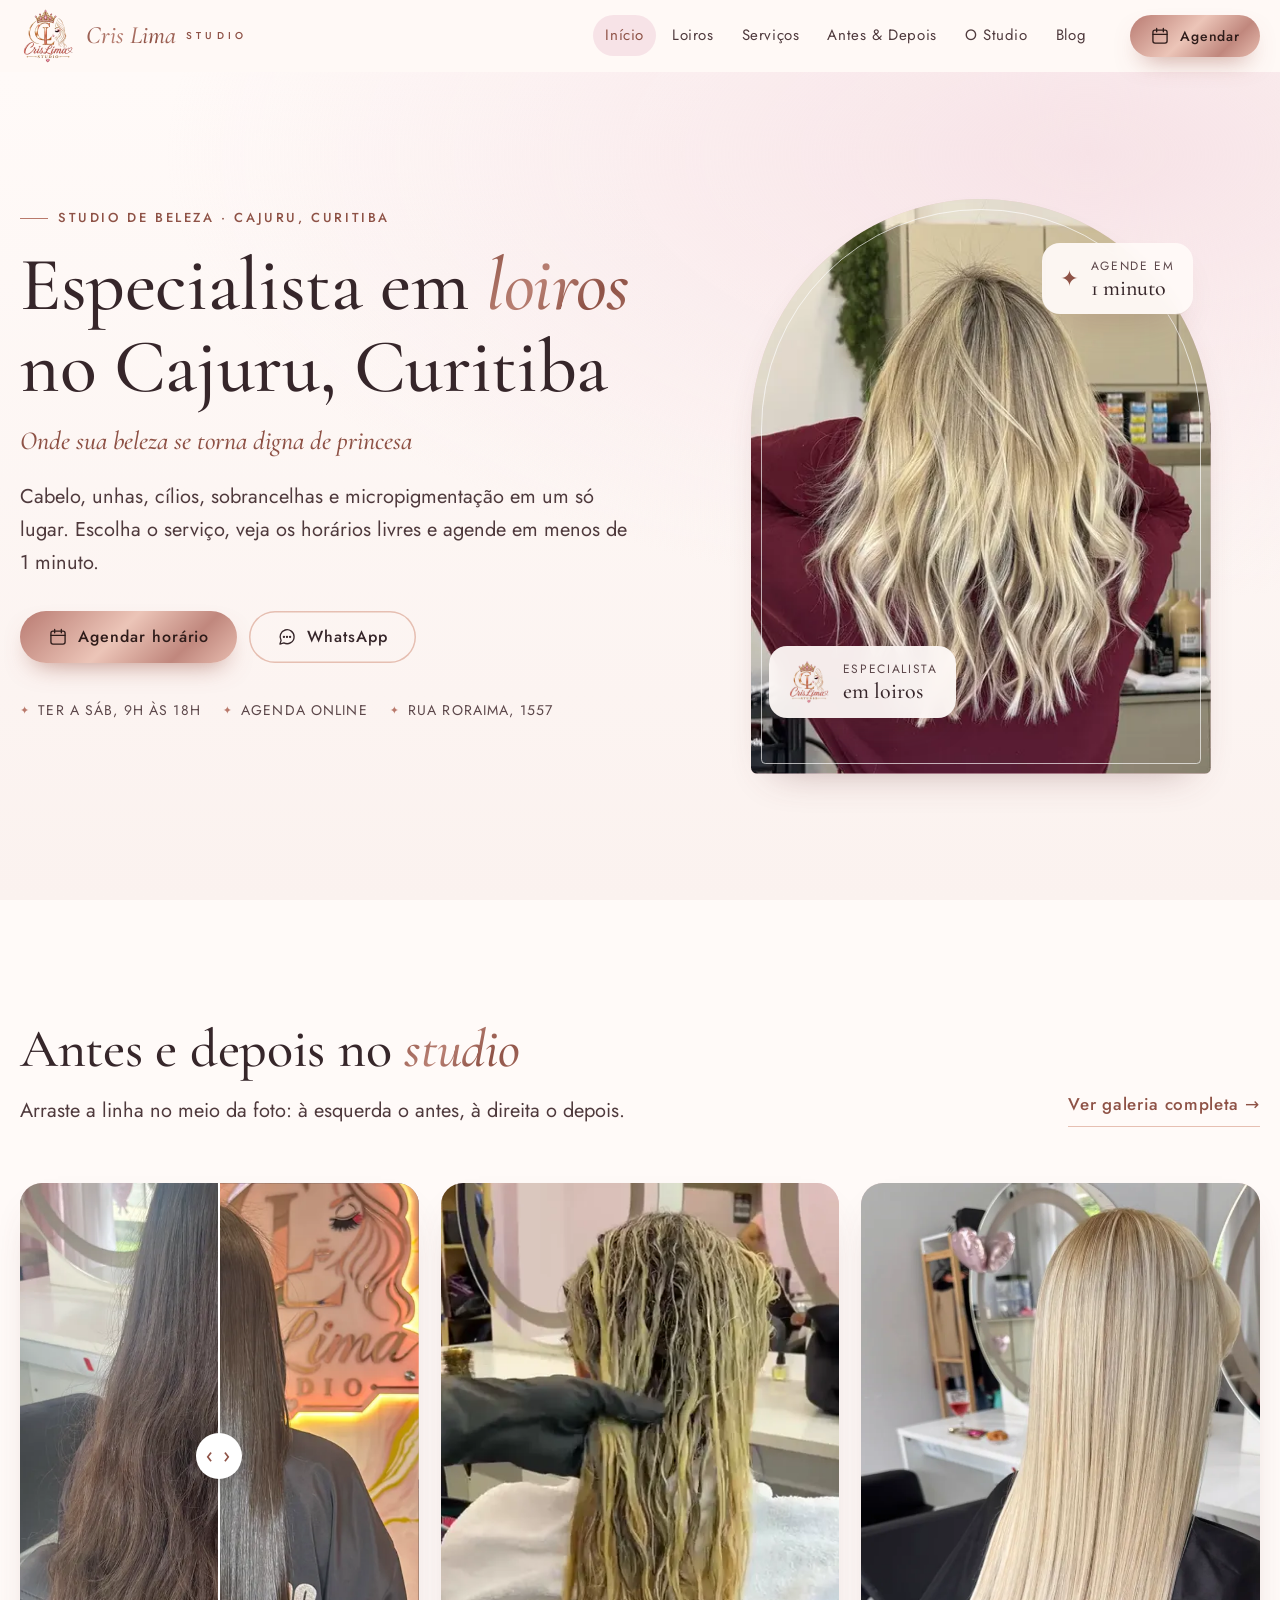
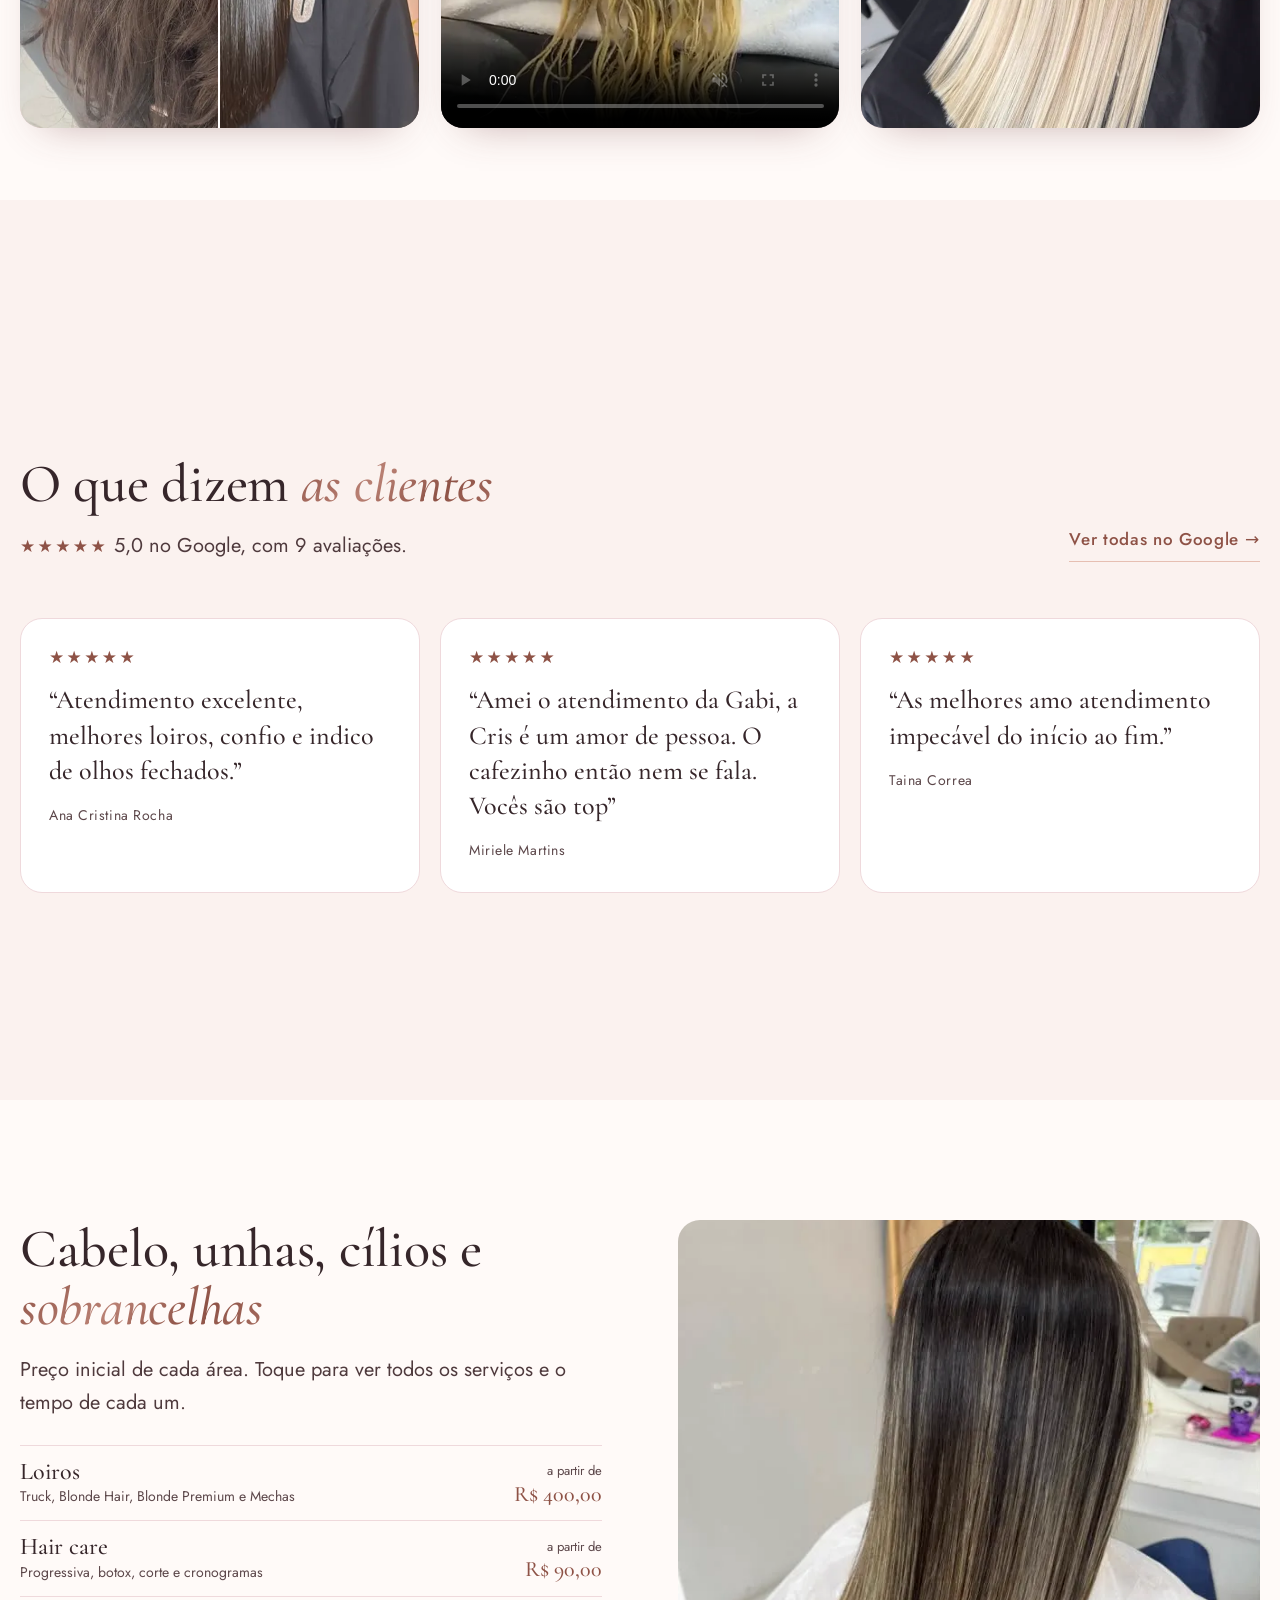
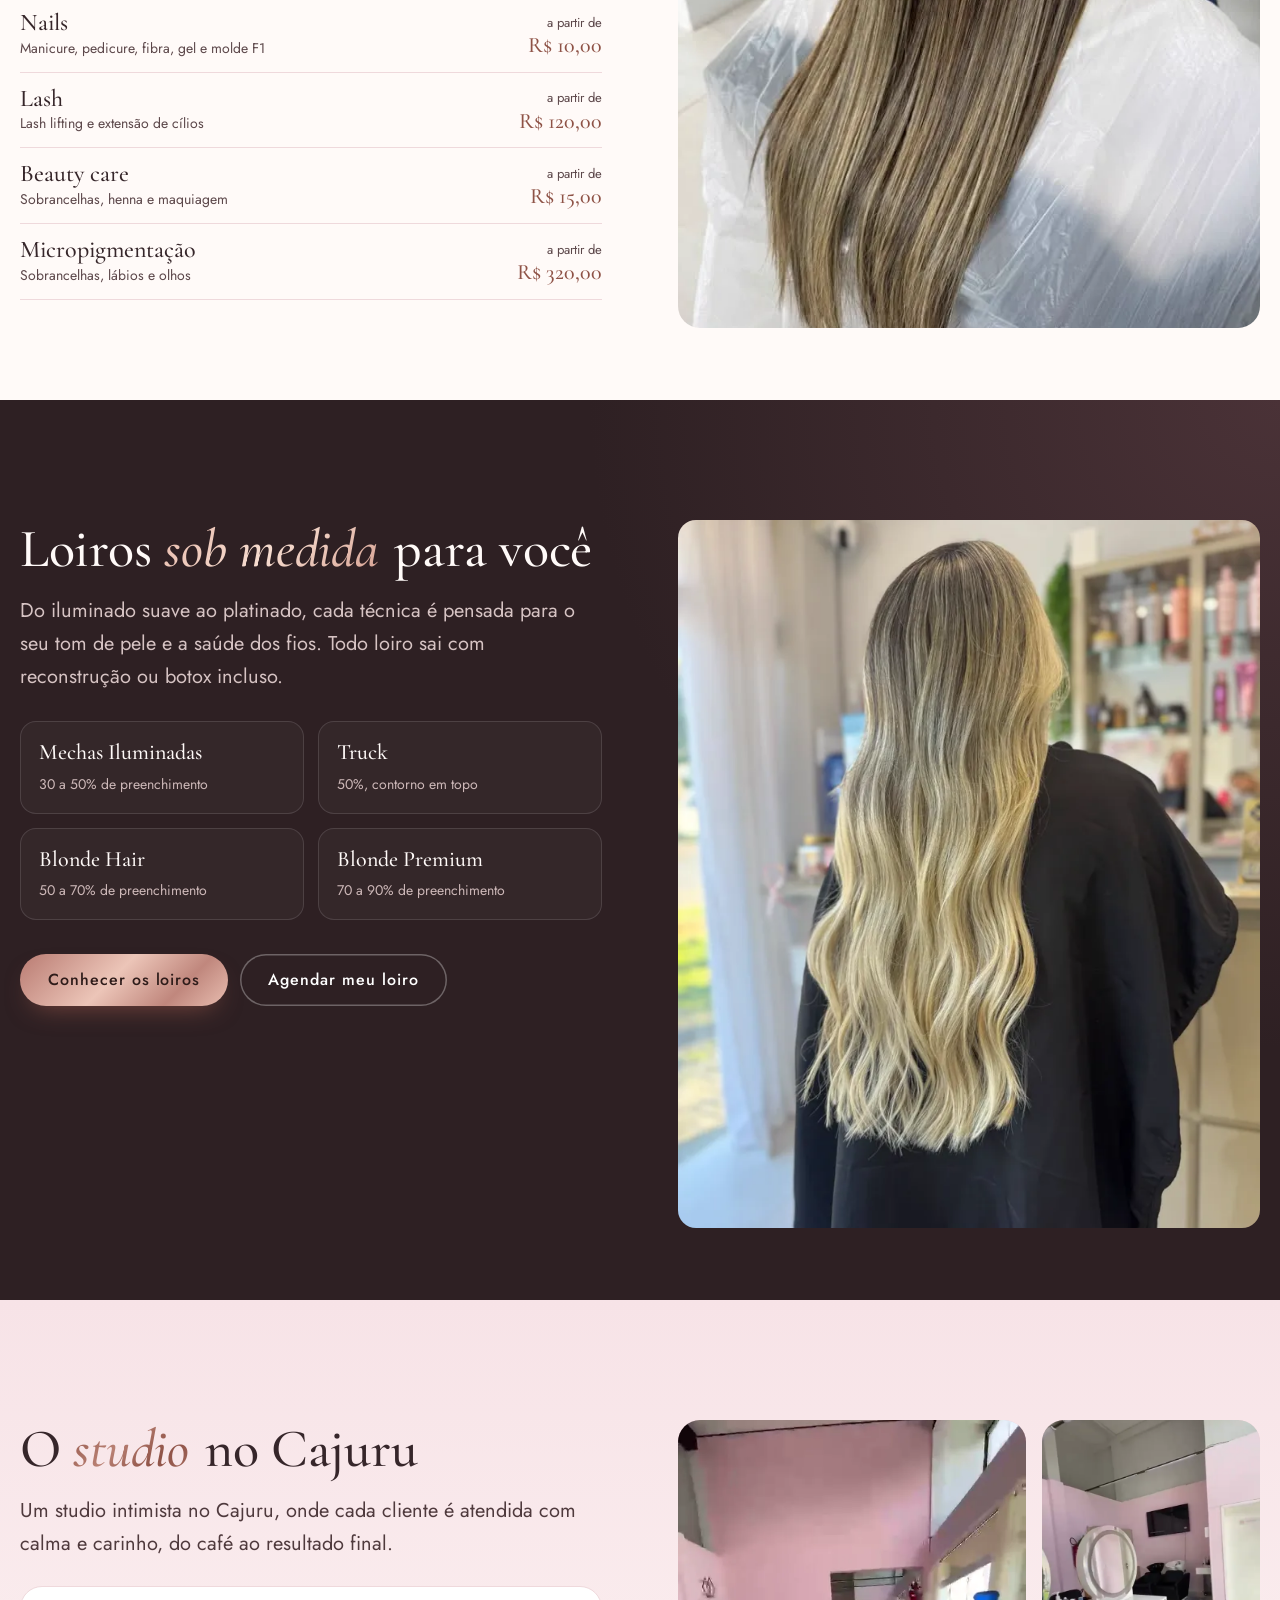
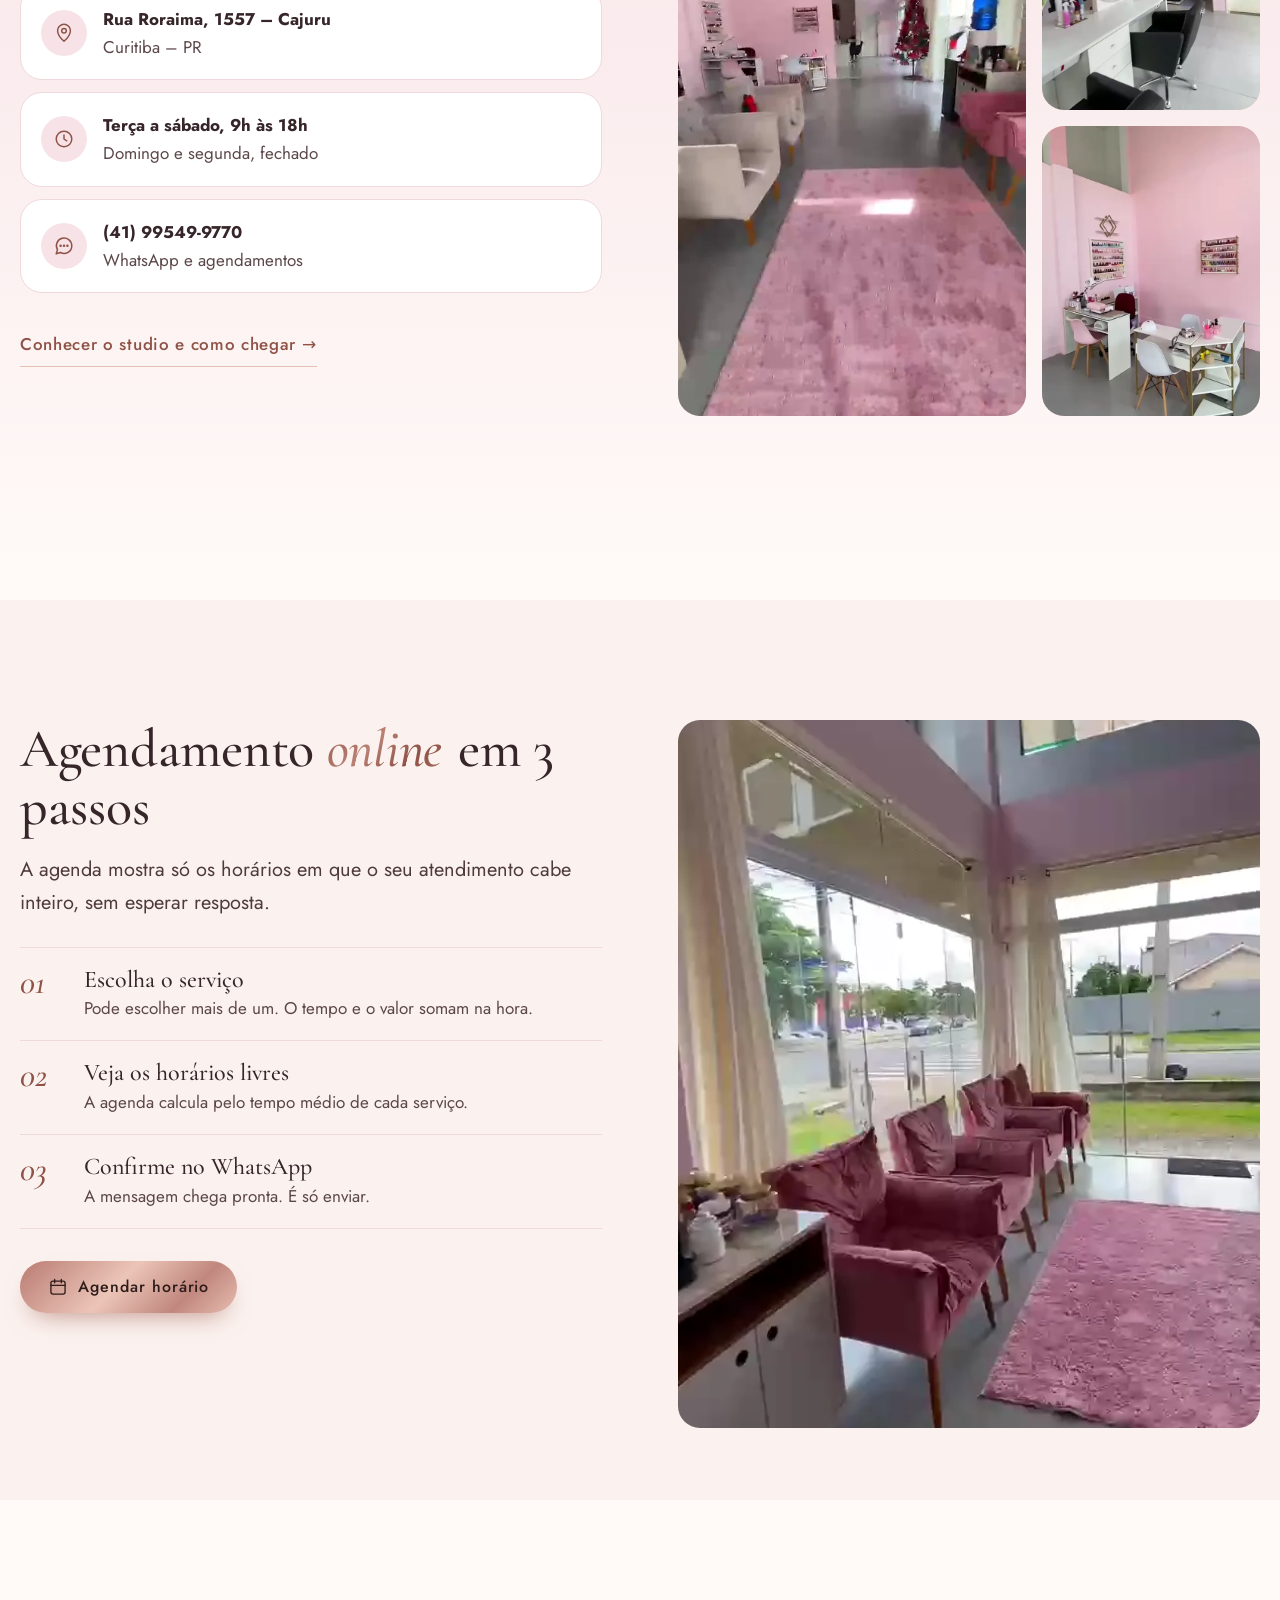
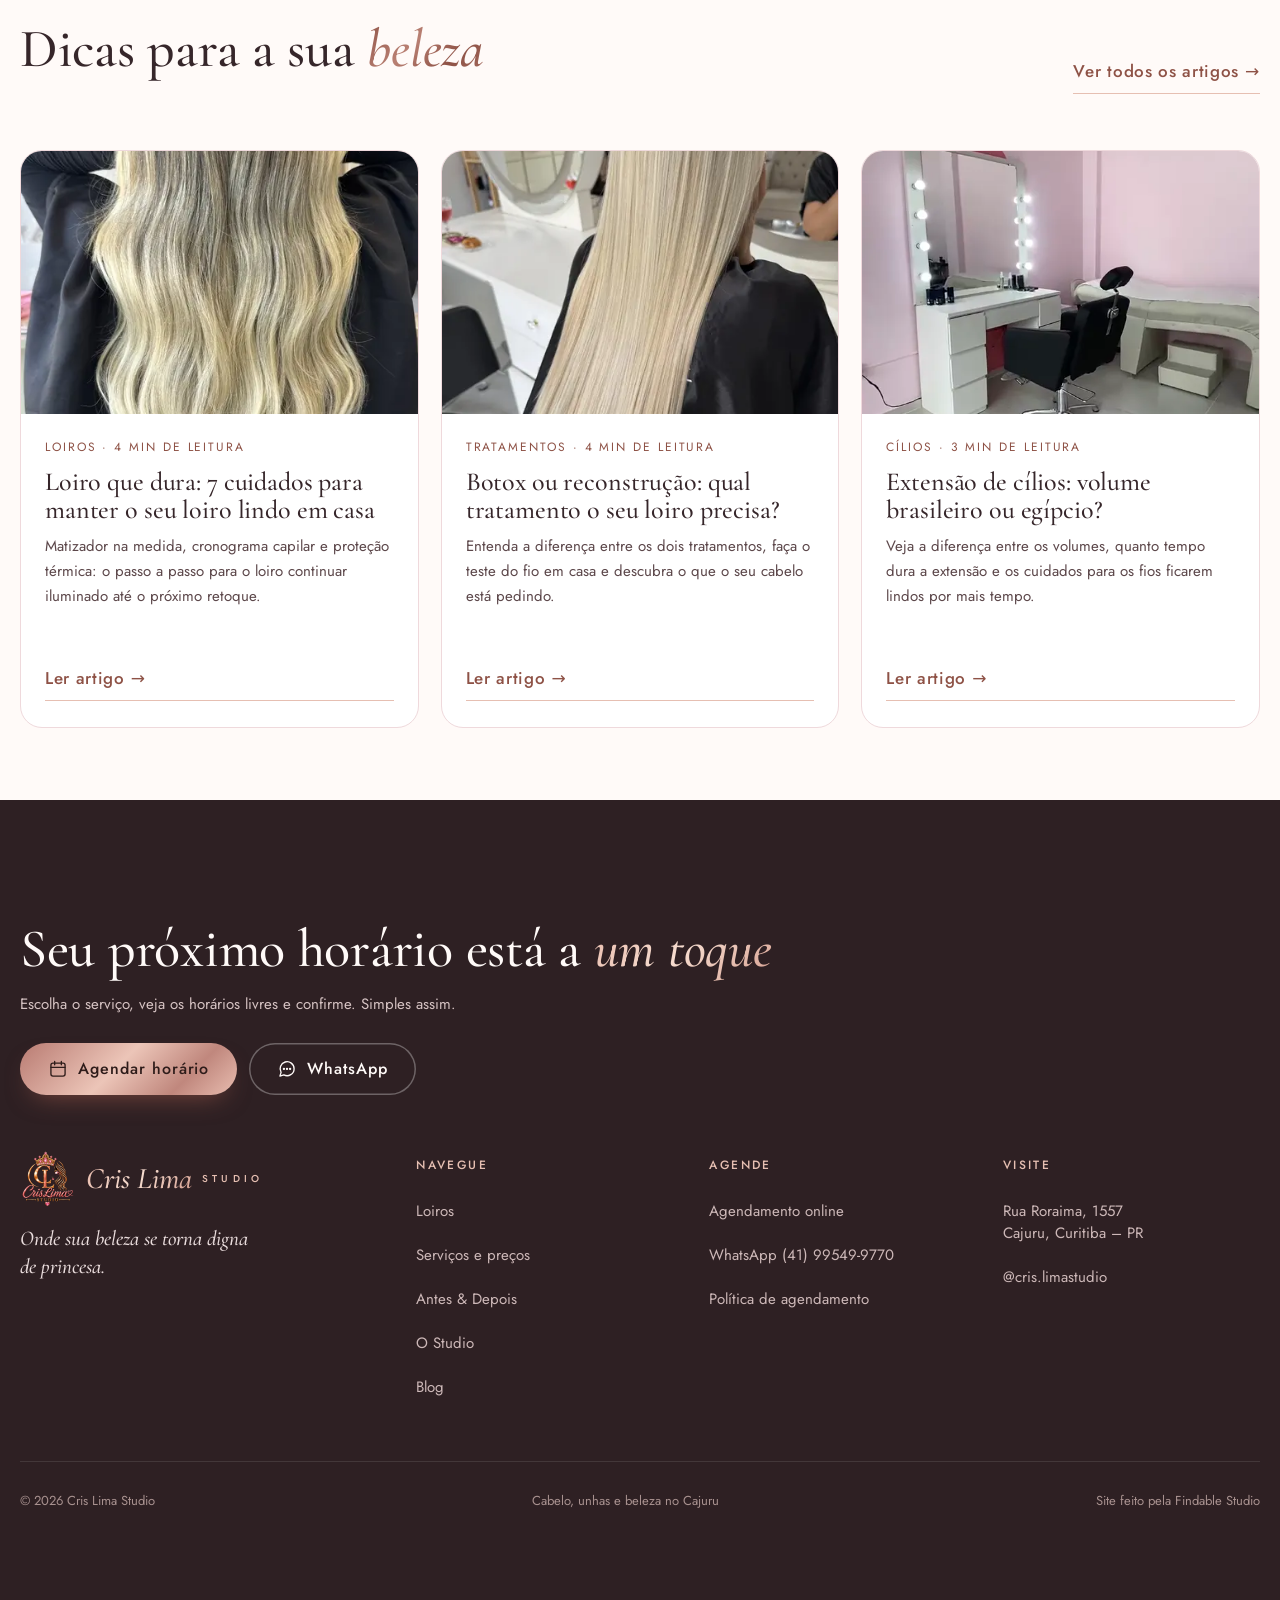
==== commit 048c0bbf: "Logo novo e endereço oficial crislimastudio.com.br - Logo novo (fundo branco recortado) no topo, nos" ====
--- a/index.html
+++ b/index.html
@@ -7,19 +7,19 @@
 <meta name="theme-color" content="#fffaf8">
 <title>Cris Lima Studio – Especialista em loiros, unhas e beleza no Cajuru, Curitiba</title>
 <meta name="description" content="Especialista em loiros no Cajuru, Curitiba. Cabelo, unhas, cílios, sobrancelhas e micropigmentação. Veja preços e agende online em menos de 1 minuto.">
-<link rel="canonical" href="https://studiofindable-lgtm.github.io/cris-lima-studio/">
+<link rel="canonical" href="https://crislimastudio.com.br/">
 <meta property="og:type" content="website">
 <meta property="og:locale" content="pt_BR">
 <meta property="og:site_name" content="Cris Lima Studio">
 <meta property="og:title" content="Cris Lima Studio – Especialista em loiros, unhas e beleza no Cajuru, Curitiba">
 <meta property="og:description" content="Especialista em loiros no Cajuru, Curitiba. Cabelo, unhas, cílios, sobrancelhas e micropigmentação. Veja preços e agende online em menos de 1 minuto.">
-<meta property="og:url" content="https://studiofindable-lgtm.github.io/cris-lima-studio/">
-<meta property="og:image" content="https://studiofindable-lgtm.github.io/cris-lima-studio/img/compartilhar.jpg">
+<meta property="og:url" content="https://crislimastudio.com.br/">
+<meta property="og:image" content="https://crislimastudio.com.br/img/compartilhar.jpg">
 <meta property="og:image:width" content="1200">
 <meta property="og:image:height" content="630">
-<meta name="twitter:image" content="https://studiofindable-lgtm.github.io/cris-lima-studio/img/compartilhar.jpg">
+<meta name="twitter:image" content="https://crislimastudio.com.br/img/compartilhar.jpg">
 <meta name="twitter:card" content="summary_large_image">
-<link rel="icon" href="img/logo.webp" type="image/webp">
+<link rel="icon" href="img/logo-sm.webp" type="image/webp">
 <link rel="preconnect" href="https://fonts.googleapis.com">
 <link rel="preconnect" href="https://fonts.gstatic.com" crossorigin>
 <link rel="stylesheet" href="https://fonts.googleapis.com/css2?family=Cormorant+Garamond:ital,wght@0,400;0,500;0,600;1,400;1,500&family=Jost:wght@400;500&display=swap">
@@ -32,9 +32,9 @@
   "@context": "https://schema.org",
   "@type": "BeautySalon",
   "name": "Cris Lima Studio",
-  "url": "https://studiofindable-lgtm.github.io/cris-lima-studio/",
-  "image": "https://studiofindable-lgtm.github.io/cris-lima-studio/img/logo.webp",
-  "logo": "https://studiofindable-lgtm.github.io/cris-lima-studio/img/logo.webp",
+  "url": "https://crislimastudio.com.br/",
+  "image": "https://crislimastudio.com.br/img/logo.webp",
+  "logo": "https://crislimastudio.com.br/img/logo.webp",
   "telephone": "+55 41 99549-9770",
   "priceRange": "R$ 10 – R$ 700",
   "address": {
@@ -62,7 +62,7 @@
   <a class="sr" href="#conteudo">Pular para o conteúdo</a>
   <div class="wrap">
     <a class="brand" href="index.html" aria-label="Cris Lima Studio, página inicial">
-      <img src="img/logo.webp" alt="" width="46" height="46">
+      <img src="img/logo-sm.webp" alt="" width="56" height="56">
       <span><b>Cris Lima</b><small>STUDIO</small></span>
     </a>
     <nav class="menu" id="menu" aria-label="Menu principal">
@@ -99,7 +99,7 @@
     </div>
     <div class="hero-art">
       <div class="arch"><img data-enter-media src="img/loiros-truck.webp" alt="Cliente de costas com loiro ondulado de raiz esfumada" width="480" height="640" fetchpriority="high"></div>
-      <div class="badge badge-1"><img src="img/logo.webp" alt="" width="44" height="44"><div><small>Especialista</small><b>em loiros</b></div></div>
+      <div class="badge badge-1"><img src="img/logo-sm.webp" alt="" width="44" height="44"><div><small>Especialista</small><b>em loiros</b></div></div>
       <div class="badge badge-2"><span class="star">✦</span><div><small>Agende em</small><b>1 minuto</b></div></div>
     </div>
   </div>
@@ -262,7 +262,7 @@
     </div>
     <div class="foot-grid">
       <div>
-      <a class="brand" href="index.html"><img src="img/logo.webp" alt="" width="56" height="56" loading="lazy"><span><b>Cris Lima</b><small>STUDIO</small></span></a>
+      <a class="brand" href="index.html"><img src="img/logo-escuro.webp" alt="" width="56" height="56" loading="lazy"><span><b>Cris Lima</b><small>STUDIO</small></span></a>
       <p class="tagline">Onde sua beleza se torna digna de princesa.</p>
     </div>
     <div>
--- a/css/style.css
+++ b/css/style.css
@@ -87,7 +87,7 @@
 .top.scrolled{border-color:var(--line);box-shadow:0 8px 30px -24px rgba(80,40,40,.5)}
 .top .wrap{height:100%;display:flex;align-items:center;gap:24px}
 .brand{display:flex;align-items:center;gap:10px;text-decoration:none;margin-right:auto}
-.brand img{width:46px;height:46px;object-fit:contain}
+.brand img{width:56px;height:56px;object-fit:contain}
 .brand span{display:flex;align-items:center;gap:10px;line-height:1;white-space:nowrap}
 .brand b{font:italic 500 25px/1 var(--serif);background:var(--rg-text);-webkit-background-clip:text;background-clip:text;-webkit-text-fill-color:transparent;color:var(--gold-d)}
 .brand small{font:500 10px/1 var(--sans);letter-spacing:.42em;color:var(--gold-d)}
@@ -802,3 +802,9 @@
   .telas #agenda .bk-sum:not([hidden]){position:fixed;left:0;right:0;bottom:0;z-index:45;border-radius:0;padding:12px 16px calc(12px + env(safe-area-inset-bottom,0px));box-shadow:0 -10px 26px -20px rgba(46,32,35,.55)}
   .telas #agenda{padding-bottom:calc(var(--padb) + 110px)}
 }
+/* avaliações: cartões do tamanho do texto, com o bloco centralizado na tela (sem vazio dentro do cartão) */
+.rev blockquote{flex:none;font-size:26px}
+@media (min-width:1024px){
+  .telas #avaliacoes .wrap.col{justify-content:center}
+  .telas #avaliacoes .reviews{flex:none}
+}
